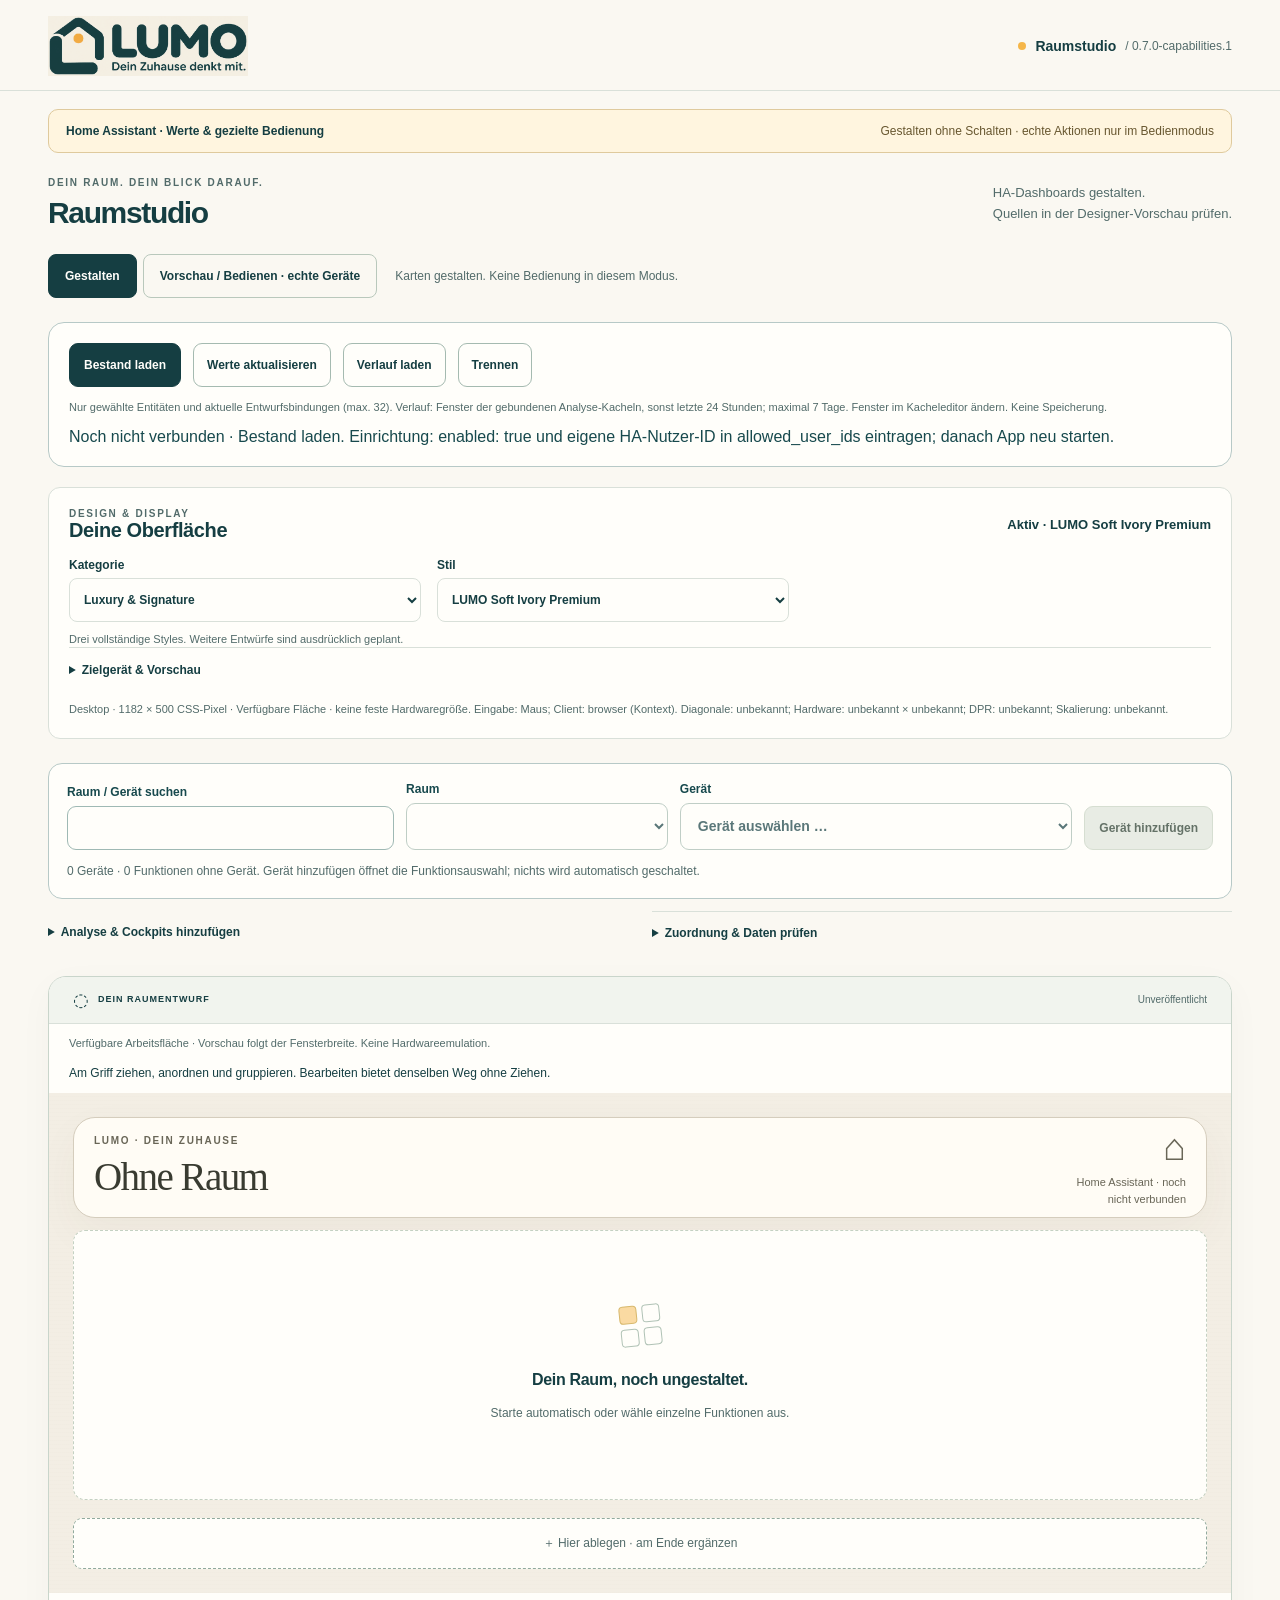
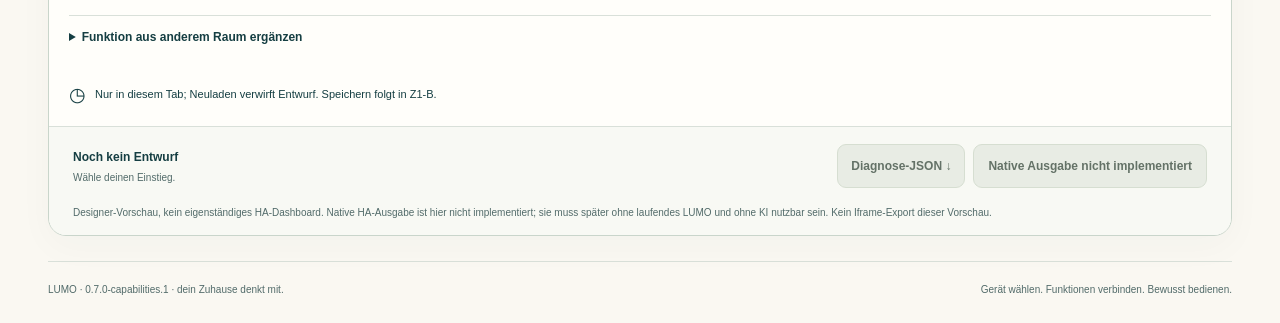
==== lumo_data/index.html @ da5f1ff6 "feat: capability-driven device operation and chooser in 0.7.0-capabilities.1" ====
<!doctype html>
<html lang="de">
<head>
<meta charset="utf-8">
<meta name="viewport" content="width=device-width,initial-scale=1">
<meta name="referrer" content="no-referrer">
<meta name="color-scheme" content="light">
<meta http-equiv="Content-Security-Policy" content="default-src 'none'; script-src 'sha256-Kl1A7BgcMIw4FFxy+Au2L3+h5HLvgBPq3ehjEZ9chOY='; style-src 'sha256-XOyuFZslSNRRYF3O5jsn718rUc9IYhs8GzLklHpuyLA='; img-src data:; connect-src 'self'; base-uri 'none'; form-action 'none'; object-src 'none'">
<title>LUMO · HA-Dashboard-Designer · 0.7.0-capabilities.1</title>
<style>:root{--paper:#faf8f2;--white:#fffefa;--ink:#153e42;--muted:#526b6a;--line:#d9e0d9;--soft:#f0f3ee;--amber:#f5b649;--amber-soft:#fff0ce;--error:#8f3228;--radius:18px;font-family:"Aptos","Segoe UI",Calibri,sans-serif;color:var(--ink);background:var(--paper);font-synthesis:none}
*{box-sizing:border-box}body{margin:0}button,select,input{font:inherit}button,select{touch-action:manipulation}button{cursor:pointer}button:disabled{cursor:not-allowed}a{color:inherit}button:focus-visible,select:focus-visible,a:focus-visible,input:focus-visible{outline:3px solid #aa6410;outline-offset:4px}::selection{background:#f5b64980}button{min-height:44px}.skip-link{position:absolute;left:20px;top:-90px;padding:12px;background:var(--ink);color:white;z-index:10}.skip-link:focus{top:12px}.sr-only{position:absolute;width:1px;height:1px;padding:0;margin:-1px;overflow:hidden;clip:rect(0,0,0,0);white-space:nowrap;border:0}
.topbar{max-width:1440px;margin:auto;padding:22px 48px 17px;display:flex;align-items:center;justify-content:space-between;gap:24px;border-bottom:1px solid var(--line)}.brand{display:block;line-height:0}.brand img{width:240px;height:auto;max-width:100%;mix-blend-mode:multiply}.edition{display:flex;gap:9px;align-items:center;font-size:14px;font-weight:650;white-space:nowrap}.edition-version{font-size:12px;font-weight:400;color:var(--muted)}.edition-dot,.source-dot{height:8px;width:8px;flex:none;border-radius:50%;background:var(--amber)}main{max-width:1440px;margin:auto;padding:24px 48px 0}.demo-banner{display:flex;align-items:center;justify-content:space-between;gap:12px 24px;padding:12px 17px;border:1px solid #dfca9d;background:#fff5df;border-radius:10px;font-size:12px;line-height:1.5}.demo-banner strong{font-size:12px;white-space:nowrap}.demo-banner strong span{margin-right:7px;color:#966018}.demo-banner>span{color:#685730}.page-heading{display:flex;justify-content:space-between;align-items:center;gap:20px;padding:31px 0 27px}.eyebrow{font-size:10px;font-weight:700;letter-spacing:.17em;margin:0 0 8px;color:var(--muted)}h1{font-size:clamp(27px,3vw,38px);letter-spacing:-.045em;font-weight:650;line-height:1.15;margin:0}.intro{margin:11px 0 0;color:var(--muted);font-size:14px;line-height:1.5}.phase-tag{font:11px ui-monospace,SFMono-Regular,Consolas,monospace;border:1px solid var(--line);border-radius:6px;padding:9px 12px;white-space:nowrap;color:var(--muted)}.studio-layout{display:grid;grid-template-columns:318px minmax(0,1fr);gap:28px;align-items:start}.configuration{min-width:0}.setup-section{padding-bottom:23px;margin-bottom:23px;border-bottom:1px solid var(--line)}.step-heading{display:flex;align-items:center;gap:10px;margin-bottom:17px}.step{font:11px ui-monospace,SFMono-Regular,Consolas,monospace;width:27px;height:27px;display:grid;place-items:center;border-radius:50%;border:1px solid #b6c7c1;color:var(--muted)}h2{font-size:16px;font-weight:650;letter-spacing:-.02em;margin:0}.field-label{display:block;font-size:12px;font-weight:600;margin-bottom:7px}select{display:block;width:100%;min-height:47px;background:var(--white);color:var(--ink);border:1px solid #a5bab0;border-radius:9px;padding:10px 36px 10px 13px;font-size:14px}.field-note{color:var(--muted);font-size:11px;line-height:1.5;margin:9px 0 0}.selection-meta{display:flex;justify-content:space-between;align-items:center;gap:8px;font-size:11px;margin-top:-8px;margin-bottom:5px}.selection-meta>span{color:var(--muted)}.text-button{background:none;border:0;color:var(--ink);font-size:11px;text-decoration:underline;text-underline-offset:3px;padding:7px 0 7px 8px}.text-button:hover{color:#805015}fieldset{border:0;margin:0;padding:0;min-width:0}#entity-options{display:grid;gap:8px}.entity-option{display:flex;align-items:flex-start;gap:10px;border:1px solid var(--line);padding:12px;border-radius:10px;cursor:pointer;min-height:66px;background:#fffefa80}.entity-option:hover{border-color:#8aa89b}.entity-option:has(input:checked){background:#eaf1eb;border-color:#6b9581}.entity-option input{width:18px;height:18px;flex:none;margin:1px 0 0;accent-color:var(--ink);cursor:pointer}.entity-option>span{min-width:0}.entity-name{display:block;font-size:13px;font-weight:600}.entity-id{display:block;font:9px/1.55 ui-monospace,SFMono-Regular,Consolas,monospace;color:var(--muted);overflow-wrap:anywhere;margin-top:4px}.reset-button{display:block;width:100%;margin-top:11px;background:transparent;border:1px solid #c7d1c8;border-radius:8px;font-size:12px;color:var(--muted);padding:10px 12px}.reset-button:hover{background:var(--soft);color:var(--ink)}.uncertain-section{padding:0 3px 10px}.uncertain-section h3{font-size:12px;margin:0 0 12px;display:flex;gap:7px;align-items:center}.uncertain-section h3 span{width:17px;height:17px;border:1px solid #a8bab1;border-radius:50%;font-size:10px;display:grid;place-items:center}.uncertain-item{display:block;border-left:2px solid #d9b76e;padding-left:12px}.uncertain-item strong{display:block;font-size:12px;font-weight:500}.uncertain-item small{display:block;margin-top:3px;font-size:10px;color:var(--muted)}.uncertain-section p{font-size:11px;line-height:1.65;color:var(--muted);margin:12px 0 0;max-width:42ch}.preview-panel{min-width:0;background:var(--white);border:1px solid #c9d5cb;border-radius:var(--radius);overflow:hidden;box-shadow:0 9px 30px #153e4207}.preview-toolbar{display:flex;align-items:center;justify-content:space-between;gap:12px;padding:18px 25px;border-bottom:1px solid var(--line);background:#f1f4ee}.preview-label{font-size:9px;font-weight:700;letter-spacing:.11em;line-height:1.5;display:flex;gap:8px;align-items:center}.preview-label>span{font-size:18px;font-weight:400;line-height:1}.view-tag{font-size:10px;color:var(--muted);white-space:nowrap}.preview-content{padding:28px 29px 24px}.room-heading{display:flex;align-items:center;justify-content:space-between;gap:20px}.room-heading h2{font-size:29px;letter-spacing:-.04em;font-weight:600;line-height:1.2;overflow-wrap:anywhere}.room-symbol{font-size:38px;line-height:1;color:#b9c7ba}.preview-note{font-size:12px;color:var(--muted);margin:12px 0 24px;line-height:1.6}.empty-state{min-height:267px;display:flex;align-items:center;justify-content:center;flex-direction:column;text-align:center;border:1px dashed #c4d1c2;border-radius:12px;background:#f6f7f1;padding:26px 18px}.empty-glyph{display:grid;grid-template-columns:18px 18px;gap:5px;margin-bottom:21px;transform:rotate(-6deg)}.empty-glyph span{height:18px;border:1px solid #b0c2b5;border-radius:4px}.empty-glyph span:first-child{background:#f5b64980;border-color:#d7b86c}.empty-state h3{font-size:16px;font-weight:600;margin:0;letter-spacing:-.02em}.empty-state p{font-size:12px;color:var(--muted);line-height:1.8;margin:10px 0 0}.cards{display:grid;grid-template-columns:repeat(2,minmax(0,1fr));gap:14px}.cards:empty{display:none}.metric-card{border:1px solid #d8e1d4;border-radius:12px;padding:17px 17px 13px;min-width:0;background:#fafbf6}.metric-card-header{display:flex;justify-content:space-between;gap:10px;align-items:flex-start}.metric-card h3{font-size:12px;line-height:1.5;font-weight:600;margin:0;overflow-wrap:anywhere}.metric-symbol{font-size:15px;font-weight:500;line-height:1.2;color:#6b897a}.metric-value{font-size:32px;line-height:1.1;letter-spacing:-.04em;margin:16px 0 17px;font-variant-numeric:tabular-nums;overflow-wrap:anywhere}.metric-unit{font-size:14px;letter-spacing:0;color:var(--muted);padding-left:5px}.metric-provenance{display:flex;align-items:center;justify-content:space-between;gap:8px;font-size:9px;color:var(--muted);margin-bottom:5px}.metric-provenance span:first-child{display:flex;gap:4px;align-items:center}.metric-provenance span:first-child:before{content:"";width:4px;height:4px;flex:none;background:#cba85e;border-radius:50%}.metric-card .entity-id{font-size:9px;border-top:1px solid #e2e7db;padding-top:8px;margin-top:7px}.source-note{display:flex;gap:9px;align-items:flex-start;margin-top:23px;padding-top:17px;border-top:1px solid var(--line)}.source-note .source-dot{width:6px;height:6px;margin-top:4px;background:#89a48e}.source-note strong{font-size:10px;font-weight:600;display:block}.source-note p{font-size:10px;color:var(--muted);line-height:1.6;margin:4px 0 0}.preview-footer{padding:20px 25px;border-top:1px solid var(--line);display:flex;align-items:center;justify-content:space-between;gap:14px;background:#f8f9f4}.preview-footer strong{font-size:11px;font-weight:600}.preview-footer p{font-size:10px;color:var(--muted);margin:5px 0 0;line-height:1.6}.primary-button{flex:none;background:var(--ink);color:#fffefa;border:1px solid var(--ink);border-radius:9px;padding:12px 15px;font-size:11px;font-weight:600;display:flex;gap:13px;align-items:center;justify-content:center}.primary-button:hover{background:#245456}.primary-button:disabled{background:#e4e9e0;color:#728375;border-color:#d6ded1}.primary-button>span{font-size:18px;font-weight:400}.page-footer{border-top:1px solid var(--line);padding:20px 0 25px;margin-top:31px;display:flex;justify-content:space-between;gap:15px;font-size:10px;color:var(--muted);line-height:1.6}.footer-separator{padding:0 5px;color:#adb9ac}.error-message{font-size:13px;color:var(--error);border:1px solid #d3b4ac;background:#fff0e9;padding:14px;border-radius:9px;margin-bottom:16px}.noscript{padding:24px;color:var(--error)}[hidden]{display:none!important}
@media(min-width:1440px){main,.topbar{padding-left:64px;padding-right:64px}.studio-layout{grid-template-columns:332px minmax(0,1fr);gap:42px}.preview-content{padding:32px 36px}.metric-card{padding:21px}.metric-value{font-size:38px}.preview-toolbar,.preview-footer{padding-left:32px;padding-right:32px}}
@media(max-width:1050px){.topbar{padding:20px 28px 16px}main{padding:20px 28px 0}.studio-layout{grid-template-columns:275px minmax(0,1fr);gap:20px}.preview-content{padding:23px 20px}.preview-toolbar,.preview-footer{padding-left:20px;padding-right:20px}.preview-footer{flex-wrap:wrap}.preview-footer .primary-button{width:100%}.demo-banner{align-items:flex-start;flex-direction:column;gap:3px}.metric-card{padding:14px 12px}.metric-value{font-size:28px}.metric-unit{font-size:12px}.metric-card h3{font-size:11px}}
@media(max-width:760px){.topbar{padding:17px 20px}.brand img{width:190px}.edition{font-size:11px;gap:6px}.edition-version{display:none}main{padding:17px 20px 0}.page-heading{padding:26px 0 24px;align-items:flex-start}.phase-tag{display:none}.intro{font-size:13px;max-width:44ch}.studio-layout{grid-template-columns:1fr;gap:23px}.configuration{display:grid;grid-template-columns:minmax(0,1fr) minmax(0,1fr);gap:20px}.setup-section{margin-bottom:0;padding-bottom:0;border:0}.uncertain-section{grid-column:1/-1;border-top:1px solid var(--line);padding:16px 0 0}.uncertain-section p{max-width:none}.uncertain-item{display:inline-block}.preview-content{padding:25px}.preview-footer{flex-wrap:nowrap}.preview-footer .primary-button{width:auto}.page-footer{flex-direction:column;gap:4px}.room-heading h2{font-size:27px}.metric-card{padding:18px}.metric-value{font-size:34px}.metric-unit{font-size:13px}.metric-card h3{font-size:12px}}
@media(max-width:480px){.topbar{padding:16px}.brand img{width:166px}.edition{font-size:10px}.edition-dot{width:6px;height:6px}main{padding:15px 16px 0}.demo-banner{padding:11px 12px;font-size:10px;gap:4px}.demo-banner strong{font-size:11px}.configuration{grid-template-columns:1fr;gap:21px}.setup-section:first-child{padding-bottom:20px;border-bottom:1px solid var(--line)}.step-heading{margin-bottom:13px}.selection-meta{margin-top:-5px}.entity-option{padding:12px;min-height:62px}.entity-id{font-size:10px}.preview-content{padding:22px 17px}.preview-toolbar{padding:15px 17px}.preview-label{font-size:8px;letter-spacing:.075em}.view-tag{font-size:9px}.room-heading h2{font-size:25px}.preview-note{font-size:11px}.cards{gap:10px}.metric-card{padding:13px 11px}.metric-card h3{font-size:11px}.metric-value{font-size:29px;margin:15px 0}.metric-unit{font-size:11px;padding-left:3px}.metric-symbol{font-size:13px}.metric-provenance{font-size:8px}.metric-card .entity-id{font-size:8px}.preview-footer{padding:17px;flex-direction:column;align-items:stretch;gap:13px}.preview-footer .primary-button{width:100%}.empty-state{min-height:240px}.empty-state h3{font-size:14px}.source-note strong,.source-note p{font-size:9px}.page-footer{font-size:9px;margin-top:24px}.selection-meta{font-size:11px}.uncertain-section p{font-size:11px}}
@media(max-width:350px){.cards{grid-template-columns:1fr}.metric-card{padding:17px}.metric-value{font-size:35px}.metric-card h3{font-size:12px}.brand img{width:145px}.edition{font-size:9px}}
@media(prefers-reduced-motion:reduce){*{scroll-behavior:auto!important;animation:none!important;transition:none!important}}
@media print{.topbar{padding:10px 0}main{padding:15px 0}.configuration,.primary-button,.phase-tag,.skip-link{display:none!important}.studio-layout{display:block}.preview-panel{box-shadow:none}.demo-banner{display:block}.demo-banner>span{display:block}.metric-card{break-inside:avoid}.page-heading{padding:20px 0}body{background:white}.page-footer{margin-top:15px}}

/* Z1-A extends the unchanged LUMO cream / teal / amber system. */
.studio .skip-link{min-height:44px;min-width:44px}
.studio .topbar{padding-top:16px;padding-bottom:14px}.studio .brand{min-height:44px;display:flex;align-items:center}.studio .brand img{width:200px}.studio main{padding-top:18px}.studio .studio-heading{display:flex;justify-content:space-between;align-items:center;gap:24px;padding:24px 0}.studio-heading h1{font-size:30px}.studio-heading>p{color:var(--muted);font-size:13px;line-height:1.6;margin:0}.studio .studio-layout{grid-template-columns:304px minmax(0,1fr);gap:32px}.studio .setup-section{padding-bottom:20px;margin-bottom:20px}.studio .step-heading{margin-bottom:13px}.studio .step{background:#edf1e8}.studio .path-note{font-size:12px;line-height:1.65;color:var(--muted);margin:0 0 13px}.studio .primary-button,.studio .secondary-button{font-size:12px;line-height:1.4;min-height:44px;min-width:44px}.studio .paths>.primary-button,.studio .paths>.secondary-button{width:100%}.studio .primary-button{padding:12px 14px}.studio .secondary-button{border:1px solid #a5bab0;background:var(--white);color:var(--ink);padding:10px 13px;border-radius:9px;font-weight:600}.studio .secondary-button:hover:not(:disabled){background:#eaf1eb;border-color:#6b9581}.studio button:disabled{color:#647267;background:#e8ece4;border-color:#d6ded1}.studio .path-divider{display:flex;align-items:center;gap:10px;color:var(--muted);font-size:10px;margin:17px 0}.path-divider:before,.path-divider:after{content:"";height:1px;background:var(--line);flex:1}.studio .entity-option{min-height:64px;padding:8px 10px;align-items:center;gap:7px}.studio input[type=checkbox]{width:44px;height:44px;flex:none;margin:0;accent-color:var(--ink)}.studio .entity-name{font-size:12px;line-height:1.4}.entity-hint{display:block;font-size:10px;color:var(--muted);line-height:1.5;margin-top:2px}.studio .selection-count{font-size:11px;color:var(--muted);margin:12px 0}.studio details{min-width:0}.studio summary{cursor:pointer;min-height:44px;align-content:center;padding:11px 0;font-size:12px;font-weight:650;line-height:1.6;overflow-wrap:anywhere}.studio summary:focus-visible{outline:3px solid #aa6410;outline-offset:3px}.source-details{border-top:1px solid var(--line)}.source-details h3{font-size:12px;margin:18px 0 9px}.source-row{padding:10px 0;border-bottom:1px solid var(--line);font-size:12px;line-height:1.5;overflow-wrap:anywhere}.source-row strong{display:block;font-weight:600}.source-row p{margin:3px 0;font-size:11px;color:var(--muted)}.boundary-note{background:var(--amber-soft);padding:12px;border-radius:8px;color:#685730;font-size:11px;line-height:1.6}.studio .preview-panel{border-color:#c9d5cb;box-shadow:0 10px 36px #153e4208}.studio .preview-toolbar{padding:14px 24px}.studio .preview-content{padding:26px 28px 15px}.studio .room-heading h2{font-size:32px}.studio .preview-note{margin:10px 0 22px;font-size:12px}.studio #preview-cards{display:grid;gap:22px}.studio-group{min-width:0}.studio-group>h3{display:flex;align-items:center;gap:12px;margin:0 0 10px;font-size:12px;font-weight:600;letter-spacing:.03em;overflow-wrap:anywhere}.studio-group>h3:after{content:"";height:1px;background:var(--line);flex:1;min-width:16px}.studio-group-grid{display:grid;grid-template-columns:repeat(2,minmax(0,1fr));gap:12px}.studio-card{min-width:0;padding:18px;border:1px solid #d8e1d4;border-radius:13px;background:#f6f8f1;overflow-wrap:anywhere}.studio-card[data-kind=temperature]{background:#e8efe6}.studio-card[data-kind=light]{background:#fff5de;border-color:#e8d9b6}.studio-card[data-weight=focus]{grid-column:1/-1;border:2px solid #537b6f;padding:20px}.studio-card[data-weight=focus] .studio-value{font-size:48px}.studio-card-header{display:flex;justify-content:space-between;gap:10px;align-items:start}.studio-card h4{font-size:13px;font-weight:600;line-height:1.5;margin:0}.studio-icon{font-size:22px;line-height:1;color:#6b897a}.studio-value{font-size:34px;letter-spacing:-.045em;line-height:1.15;font-weight:500;font-variant-numeric:tabular-nums;margin:18px 0}.studio-card[data-kind=temperature]:not([data-display=compact]) .studio-value{font-size:48px}.studio-value small{font-size:14px;font-weight:400;letter-spacing:0;margin-left:5px;color:var(--muted)}.studio-card[data-display=compact] .studio-value{font-size:23px;margin:10px 0}.studio-card[data-display=compact]{padding-top:14px;padding-bottom:10px}.studio-card[data-available=false]{background:#f0f0eb;border-style:dashed}.studio-card[data-available=false] .studio-value{font-size:23px}.card-caption{font-size:10px;line-height:1.5;margin:0 0 10px;color:var(--muted)}.card-controls{border-top:1px solid #153e421c;padding-top:8px;display:flex;justify-content:space-between;gap:6px;flex-wrap:wrap}.card-controls button{background:transparent;border:1px solid transparent;border-radius:7px;color:var(--ink);font-size:11px;min-width:44px;min-height:44px;padding:8px}.card-controls button:hover:not(:disabled){border-color:#a5bab0;background:#fffefa}.card-controls .edit-card{font-weight:650;padding-left:0;padding-right:12px}.order-controls{display:flex;gap:2px}.card-origin{margin-top:6px;font-size:10px;color:var(--muted)}.studio .card-origin summary{font-size:10px;font-weight:400;min-height:44px;padding:7px 0}.card-origin p{margin:4px 0;line-height:1.6}.card-origin code{font-size:10px;overflow-wrap:anywhere}.studio .empty-state{min-height:270px}.management-details{border-top:1px solid var(--line);margin-top:22px}.management-details summary{font-size:12px}.foreign-controls{display:flex;gap:10px;align-items:end;margin:14px 0}.foreign-controls>div{flex:1;min-width:0}.foreign-controls select{font-size:12px}.foreign-controls button{flex:none}.hidden-card{border:1px dashed #a5bab0;border-radius:9px;padding:12px;margin:8px 0;display:flex;align-items:center;justify-content:space-between;gap:12px;font-size:12px;overflow-wrap:anywhere}.hidden-card span{min-width:0}.session-note{display:flex;align-items:center;gap:9px;margin-top:20px;color:var(--muted)}.session-note>span{font-size:19px;flex:none}.session-note p{font-size:11px;line-height:1.6;margin:0}.studio .preview-footer{padding:17px 24px;align-items:center;flex-wrap:wrap}.studio .preview-footer strong{font-size:12px}.footer-actions{display:flex;gap:8px;flex-wrap:wrap}.studio .preview-footer .primary-button{width:auto}.diagnostic-note{font-size:10px;line-height:1.6;color:var(--muted);padding:0 24px 14px;background:#f8f9f4;margin:0}.studio .page-footer{margin-top:25px}.studio dialog{color:var(--ink);background:var(--white);border:1px solid #a5bab0;border-radius:18px;padding:26px;width:min(520px,calc(100% - 24px));max-height:calc(100dvh - 32px);overflow:auto;box-shadow:0 20px 80px #153e4233}.studio dialog::backdrop{background:#153e4270}.editor-heading h2{font-size:24px}.editor-heading>p:last-child{font-size:12px;line-height:1.6;color:var(--muted);margin:10px 0 20px}.studio dialog input:not([type=checkbox]){display:block;width:100%;min-height:46px;border:1px solid #a5bab0;border-radius:9px;background:var(--white);color:var(--ink);padding:10px 12px;font-size:14px}.editor-row{display:grid;grid-template-columns:1fr 1fr;gap:12px;margin:17px 0}.editor-row>div{min-width:0}.studio dialog select{font-size:13px}.hidden-label{display:flex;gap:9px;align-items:center;min-height:60px;margin:14px 0;font-size:12px;cursor:pointer}.hidden-label small{display:block;color:var(--muted);line-height:1.5;font-size:11px;margin-top:3px}.editor-actions{display:flex;justify-content:flex-end;gap:9px;border-top:1px solid var(--line);padding-top:18px}.studio [hidden]{display:none!important}
.studio input[type=checkbox]{appearance:none;display:grid;place-content:center;background:transparent;border:0}.studio input[type=checkbox]::before{content:"";display:grid;place-content:center;width:19px;height:19px;border:1px solid #8ca69a;border-radius:4px;background:var(--white);font-size:15px;line-height:1}.studio input[type=checkbox]:checked::before{content:"✓";color:var(--white);background:var(--ink);border-color:var(--ink)}.studio .order-controls button{font-size:19px;border-color:#bdcbbf;background:#fffefa80}.studio .order-controls button:disabled{color:#75857a;background:#e8ece4}.studio #preview-title{scroll-margin-top:22px}.studio #preview-title:focus-visible{outline:3px solid #aa6410;outline-offset:5px}
@media(min-width:851px){.studio #preview-cards{grid-template-columns:repeat(2,minmax(0,1fr));gap:18px}.studio-group:first-child,.studio-group:has([data-weight=focus]){grid-column:1/-1}.studio-group-grid{grid-template-columns:1fr}.studio-group:first-child .studio-group-grid{grid-template-columns:repeat(2,minmax(0,1fr))}.studio-group-grid>.studio-card:only-child{grid-column:1/-1}.studio-group:first-child .studio-card:only-child[data-kind=temperature]{display:grid;grid-template-columns:1fr auto;column-gap:24px}.studio-group:first-child .studio-card:only-child[data-kind=temperature] .studio-value{grid-column:2;grid-row:1/3;margin:0;align-self:center}.studio-group:first-child .studio-card:only-child[data-kind=temperature] .card-controls,.studio-group:first-child .studio-card:only-child[data-kind=temperature] .card-origin{grid-column:1/-1}}
@media(min-width:1440px){.studio .studio-layout{grid-template-columns:310px minmax(0,1fr);gap:36px}.studio .preview-content{padding:28px 32px 17px}}
@media(max-width:1100px){.studio .studio-layout{grid-template-columns:268px minmax(0,1fr);gap:22px}.studio .preview-content{padding:24px 22px 16px}.studio .preview-footer{padding:17px 22px}.studio .studio-card{padding:14px}.studio .footer-actions{width:100%}.studio .footer-actions button{flex:1}.studio .studio-value{font-size:30px}}
@media(max-width:850px){.studio .studio-layout{grid-template-columns:240px minmax(0,1fr);gap:18px}.studio .studio-group-grid{grid-template-columns:1fr}.studio .preview-content{padding:22px 18px 15px}.studio .room-heading h2{font-size:28px}.studio .foreign-controls{align-items:stretch;flex-direction:column}.studio .preview-toolbar{padding:14px 18px}.studio .configuration{display:block}.studio .setup-section{border-bottom:1px solid var(--line)}.studio .footer-actions{flex-direction:column}.studio .preview-footer{padding:16px 18px}.studio .diagnostic-note{padding-left:18px;padding-right:18px}}
@media(max-width:650px){.studio .studio-layout{display:flex;flex-direction:column;gap:22px}.studio .configuration,.studio .preview-panel{width:100%}.studio .configuration{display:block}.studio .studio-heading{padding:22px 0 20px}.studio-heading h1{font-size:27px}.studio-heading>p{font-size:11px}.studio .topbar{gap:10px}.studio .brand img{width:170px}.studio .setup-section{margin-bottom:16px;padding-bottom:16px}.studio .demo-banner{font-size:11px}.studio .entity-option{min-height:62px}.studio .preview-content{padding:24px 18px 15px}.studio .room-heading h2{font-size:29px}.studio .studio-card{padding:18px}.studio .preview-label{font-size:9px}.studio .view-tag{font-size:10px}.studio .studio-group-grid{grid-template-columns:1fr}.studio .preview-footer{align-items:stretch}.studio .editor-actions{flex-wrap:wrap}.studio .editor-actions button{flex:1}.studio .page-footer{font-size:10px}.studio .source-details{margin-top:8px}}
@media(max-width:350px){.studio .brand img{width:145px}.studio .studio-heading>p{display:none}.studio .editor-row{grid-template-columns:1fr}.studio dialog{padding:18px}.studio .preview-toolbar{gap:6px}.studio .studio-card{padding:15px}.studio .editor-actions{flex-direction:column}}
.studio .drag-handle{touch-action:none;flex:none;min-width:44px;min-height:44px;cursor:grab;font-size:24px;padding:4px;border:1px solid #a5bab0;background:#fffefa80;border-radius:8px;color:var(--ink)}
.drag-ghost{position:fixed;z-index:1000;pointer-events:none;width:250px;padding:12px 15px;border-radius:10px;color:var(--white);background:var(--ink);box-shadow:0 8px 24px #153e4233;font-size:12px;line-height:1.5}
.is-dragging{user-select:none;cursor:grabbing}.is-dragging .drag-handle{cursor:grabbing}
[data-drop-edge=before]{box-shadow:0 -4px 0 var(--ink)!important}[data-drop-edge=after]{box-shadow:0 4px 0 var(--ink)!important}
.palette-item{display:grid;grid-template-columns:minmax(0,1fr) 44px 44px;gap:4px;align-items:center;border-bottom:1px solid var(--line);padding:6px 0}.studio .palette-item .entity-option{border:0;margin:0;padding:0;background:transparent;min-width:0}.studio .palette-add{min-width:44px;min-height:44px;border:1px solid #a5bab0;border-radius:8px;color:var(--ink);background:var(--white);font-size:22px}.draft-drop-end{border:1px dashed #91aa9d;border-radius:9px;padding:15px;text-align:center;font-size:11px;color:var(--muted);margin-top:18px;min-height:48px}.studio[data-mode=preview] .draft-drop-end{display:none}.studio #edit-before{margin-bottom:12px}.studio label[for=edit-before]{margin-top:16px}
.studio .simulation-tests{font-size:11px;color:var(--muted);border-top:1px solid #153e421a}.studio .simulation-tests summary{font-size:10px;font-weight:400}.simulation-tests p{font-size:11px;line-height:1.5}.studio .simulation-tests button{width:100%;margin-bottom:8px}.studio .simulation-tests [aria-pressed=true]{border-color:#9b6720;background:var(--amber-soft)}.studio[data-mode=design] .simulation-tests{display:none}.studio-card[data-sim-phase=error]{border-color:#ad6052}.studio-card[data-sim-phase=error] .sim-status{color:var(--error)}.studio-card[data-sim-phase=pending] .sim-status:before{content:'◌ ';}.studio-card[data-sim-phase=moving] .sim-status:before{content:'↕ ';}
/* Two surfaces: configure in design, operate in simulation. */
.studio-modes{display:flex;align-items:center;gap:6px;margin:0 0 24px;flex-wrap:wrap}
.studio-modes button{min-height:44px;border:1px solid #b9c8bc;padding:10px 16px;border-radius:8px;background:transparent;color:var(--ink);font-size:12px;font-weight:650}
.studio-modes button[aria-pressed=true]{background:var(--ink);color:var(--white);border-color:var(--ink)}
.studio-modes p{margin:0 0 0 12px;font-size:12px;color:var(--muted)}
.studio[data-mode=preview] .configuration,.studio[data-mode=preview] .card-controls,.studio[data-mode=preview] .management-details{display:none!important}
.studio[data-mode=preview] .studio-layout{grid-template-columns:minmax(0,1fr)}
.studio[data-mode=preview] .preview-panel{width:100%;max-width:1100px;margin:auto}
.simulation-controls{display:flex;gap:6px;margin:12px 0 0;flex-wrap:wrap}
.studio .sim-button{min-height:44px;min-width:44px;flex:1;border:1px solid #a5bab0;background:var(--white);border-radius:8px;color:var(--ink);font-size:13px;font-weight:650;padding:8px 12px}
.studio .sim-button:hover:not(:disabled){background:var(--ink);color:var(--white)}
.sim-range{display:grid;grid-template-columns:1fr auto;align-items:center;width:100%;font-size:11px;margin-top:8px;gap:2px 8px}.sim-range output{font-variant-numeric:tabular-nums;color:var(--muted)}.sim-range input{grid-column:1/-1;width:100%;min-height:44px;margin:0;accent-color:var(--ink);cursor:pointer}.sim-range input:disabled{cursor:not-allowed}
.sim-status{font-size:11px;color:var(--muted);line-height:1.5;margin:9px 0 12px;min-height:17px}
@media(max-width:650px){.studio-modes p{flex-basis:100%;margin:5px 0 0}.studio-modes button{flex:1;padding:10px 8px}.studio[data-mode=preview] .studio-heading{padding-bottom:18px}}
/* The operating surface is a dashboard, not a second configuration form. */
.studio[data-mode=preview] .studio-heading{display:none}
.studio[data-mode=preview] .studio-modes{margin-top:20px}
.studio .studio-card{position:relative}
.studio .studio-card-header{align-items:center;min-height:26px}
.studio .simulation-controls:empty{display:none}
.studio .sim-button[aria-pressed=true]:not(:disabled){background:var(--ink);border-color:var(--ink);color:var(--white)}
.studio .studio-card[data-kind=light][data-on=false]{background:#f4f4ed;border-color:#d2dbcf}
.studio .studio-group>h3{min-height:44px;margin-bottom:6px}
.studio .card-controls{align-items:center;gap:4px}
.studio .card-controls .edit-card{padding:8px 5px}
.studio .card-caption{margin-bottom:6px}
.studio .studio-value{margin:14px 0 10px}
.studio .simulation-controls{margin-top:10px}
.studio .sim-button{padding:8px 7px;white-space:nowrap}
.studio .card-origin{margin-top:0}
.studio .studio-card[data-kind=temperature] .simulation-tests{grid-column:1/-1}
.studio .studio-card[data-kind=temperature] .sim-status{grid-column:1/-1}
.studio .studio-card[data-kind=temperature] .card-caption{grid-column:1/-1}
@media(min-width:1200px){
 .studio #preview-cards{grid-template-columns:repeat(3,minmax(0,1fr));gap:14px;align-items:start}
 .studio .studio-group:first-child{grid-column:auto}
 .studio .studio-group:first-child .studio-group-grid{grid-template-columns:1fr}
 .studio .studio-group:first-child .studio-card:only-child[data-kind=temperature]{display:block}
 .studio .studio-group:has([data-weight=focus]){grid-column:1/-1}
 .studio .studio-card{padding:16px}
 .studio .preview-content{padding:24px 24px 16px}
 .studio .studio-card[data-kind=temperature] .studio-value{margin:22px 0 14px}
 .studio .studio-card h4{font-size:14px}
}
@media(min-width:851px){
 .studio[data-mode=preview] #preview-cards{grid-template-columns:repeat(3,minmax(0,1fr));gap:18px;align-items:start}
 .studio[data-mode=preview] .studio-group:first-child{grid-column:auto}
 .studio[data-mode=preview] .studio-group:first-child .studio-group-grid{grid-template-columns:1fr}
 .studio[data-mode=preview] .studio-group:first-child .studio-card:only-child[data-kind=temperature]{display:block}
 .studio[data-mode=preview] .studio-group:has([data-weight=focus]){grid-column:1/-1}
 .studio[data-mode=preview] .studio-card[data-kind=temperature] .studio-value{margin:22px 0 14px}
}
@media(min-width:651px) and (max-width:850px){
 .studio[data-mode=preview] #preview-cards{grid-template-columns:repeat(2,minmax(0,1fr))}
 .studio[data-mode=preview] .studio-group:first-child{grid-column:1/-1}
 .studio[data-mode=preview] .studio-card[data-kind=temperature]{display:grid;grid-template-columns:1fr auto;column-gap:16px}
 .studio[data-mode=preview] .studio-card[data-kind=temperature] .studio-value{grid-column:2;grid-row:1/3}
 .studio[data-mode=preview] .studio-card[data-kind=temperature] .card-origin{grid-column:1/-1}
}
@media(max-width:650px){.studio .studio-heading{padding:20px 0 18px}.studio .studio-modes{margin-bottom:18px}.studio[data-mode=preview] .preview-content{padding-top:20px}.studio .studio-card{padding:16px}.studio .studio-card[data-kind=temperature] .studio-value{margin:12px 0}.studio .sim-status{margin-bottom:8px}}
@media(min-width:851px){
 .studio .studio-group:has(.studio-group-grid > .studio-card:nth-child(2)){grid-column:1/-1}
 .studio .studio-group:has(.studio-group-grid > .studio-card:nth-child(2)) .studio-group-grid{grid-template-columns:repeat(auto-fit,minmax(220px,1fr))}
}
@media print{.studio .card-controls,.studio .management-details,.studio .footer-actions{display:none}.studio .studio-layout{display:block}}

/* LUMO reference profiles — presentation only.
 * Order: styles.css → studio.css → this file → target/layout CSS.
 * Activate only on #target-viewport; authoring surfaces stay neutral.
 * Geometry belongs to the target layer. Fonts are local/system fallbacks;
 * identical installed typefaces are NOT assumed across platforms.
 */

/* 01 / Architectural charcoal, machined brass, precise sans typography. */
#target-viewport[data-style="noir-luxury"] {
  color-scheme: dark;
  --paper: #141715;
  --white: #202521;
  --ink: #f2eee3;
  --muted: #b8bcb2;
  --line: #41483f;
  --soft: #292f28;
  --amber: #dfbd7b;
  --amber-soft: #393222;
  --error: #ffb7a6;
  --accent: #dfbd7b;
  --on-accent: #201c13;
  --control-border: #838b7c;
  --control-surface: #242b25;
  --control-hover: #343d31;
  --status-ok: #b7d5ac;
  --status-error-bg: #402820;
  --status-pending-bg: #393222;
  --disabled-bg: #30352f;
  --disabled-ink: #b0b5aa;
  --focus-ring: #f4cf87;
  --card-surface: #252b24;
  --card-material: linear-gradient(145deg, #2d332b 0%, #222720 78%);
  --card-off: #20251f;
  --card-shadow: inset 0 1px 0 #ffffff0d, 0 5px 12px #00000024;
  --panel-shadow: 0 18px 50px #00000028;
  --heading-font: "Aptos", "Helvetica Neue", "Segoe UI", Arial, sans-serif;
  --body-font: "Aptos", "Segoe UI", Arial, sans-serif;
  --value-font: "Aptos", "Helvetica Neue", "Segoe UI", Arial, sans-serif;
  --heading-weight: 500;
  --value-weight: 400;
  --value-size: 36px;
  --sensor-value-size: 46px;
  --tile-padding: 22px;
  --tile-gap: 18px;
  --card-radius: 5px;
  --control-radius: 4px;
  --radius: 8px;
  --value-space: 24px;
}

/* 02 / Warm paper, editorial serif, softly layered ceramic surfaces. */
#target-viewport[data-style="soft-ivory-premium"] {
  color-scheme: light;
  --paper: #f3eee4;
  --white: #fffcf5;
  --ink: #393b31;
  --muted: #696657;
  --line: #d5cdbd;
  --soft: #eae4d7;
  --amber: #87632b;
  --amber-soft: #f5e5c8;
  --error: #983b2a;
  --accent: #655332;
  --on-accent: #fffcf5;
  --control-border: #93866e;
  --control-surface: #fffcf5;
  --control-hover: #ede3d1;
  --status-ok: #3c5b3d;
  --status-error-bg: #fbe8df;
  --status-pending-bg: #f5e5c8;
  --disabled-bg: #e7e1d5;
  --disabled-ink: #635e52;
  --focus-ring: #7c4b1b;
  --card-surface: #fffcf5;
  --card-material: linear-gradient(160deg, #fffdf8 0%, #f8f3e8 100%);
  --card-off: #f1ede3;
  --card-shadow: inset 0 1px 0 #ffffff, 0 3px 5px #57462d05, 0 12px 24px #57462d0b;
  --panel-shadow: 0 16px 44px #57462d0b;
  --heading-font: "Iowan Old Style", "Palatino Linotype", Palatino, Georgia, serif;
  --body-font: "Optima", "Candara", "Segoe UI", Arial, sans-serif;
  --value-font: "Iowan Old Style", "Palatino Linotype", Palatino, Georgia, serif;
  --heading-weight: 500;
  --value-weight: 400;
  --value-size: 38px;
  --sensor-value-size: 48px;
  --tile-padding: 24px;
  --tile-gap: 22px;
  --card-radius: 22px;
  --control-radius: 14px;
  --radius: 24px;
  --value-space: 20px;
}

/* 03 / Clear instrument panel, compact rhythm, technical numeric hierarchy. */
#target-viewport[data-style="smart-clean"] {
  color-scheme: light;
  --paper: #edf2f3;
  --white: #ffffff;
  --ink: #173238;
  --muted: #50666c;
  --line: #cddadd;
  --soft: #e4edef;
  --amber: #805215;
  --amber-soft: #fff0d4;
  --error: #a23129;
  --accent: #12615f;
  --on-accent: #ffffff;
  --control-border: #6c878d;
  --control-surface: #ffffff;
  --control-hover: #e3f0ee;
  --status-ok: #176452;
  --status-error-bg: #ffede8;
  --status-pending-bg: #fff0d4;
  --disabled-bg: #e7edef;
  --disabled-ink: #596d72;
  --focus-ring: #096a83;
  --card-surface: #ffffff;
  --card-material: none;
  --card-off: #f2f6f7;
  --card-shadow: 0 1px 2px #1732380a;
  --panel-shadow: 0 2px 8px #17323808;
  --heading-font: "Segoe UI", "Aptos", Arial, sans-serif;
  --body-font: "Segoe UI", "Aptos", Arial, sans-serif;
  --value-font: "SFMono-Regular", Consolas, "Liberation Mono", monospace;
  --heading-weight: 700;
  --value-weight: 600;
  --value-size: 29px;
  --sensor-value-size: 38px;
  --tile-padding: 16px;
  --tile-gap: 12px;
  --card-radius: 10px;
  --control-radius: 7px;
  --radius: 12px;
  --value-space: 14px;
}

/* Public output contract: shared by present output and future renderer types.
 * Chart/flow/cockpit renderers and data are NOT implemented here. */
#target-viewport[data-style] {
  --dashboard-page:var(--paper); --dashboard-surface:var(--white);
  --dashboard-surface-raised:var(--card-surface); --dashboard-text:var(--ink);
  --dashboard-muted:var(--muted); --dashboard-border:var(--line);
  --dashboard-accent:var(--accent); --dashboard-on-accent:var(--on-accent);
  --dashboard-focus:var(--focus-ring); --dashboard-success:var(--status-ok);
  --dashboard-warning:var(--amber); --dashboard-error:var(--error);
  --dashboard-unavailable:var(--disabled-ink);
  --dashboard-font-body:var(--body-font); --dashboard-font-heading:var(--heading-font);
  --dashboard-font-value:var(--value-font); --dashboard-gap:var(--tile-gap);
  --dashboard-radius:var(--card-radius);
  --dashboard-series-1:var(--accent); --dashboard-series-2:var(--status-ok);
  --dashboard-series-3:var(--muted); --dashboard-flow-active:var(--accent);
  --dashboard-flow-idle:var(--disabled-ink);
}
#target-viewport[data-style] .room-heading {
  background:var(--dashboard-surface); color:var(--dashboard-text);
  border:1px solid var(--dashboard-border); border-radius:var(--dashboard-radius);
  padding:10px 20px; margin-bottom:12px; box-shadow:var(--panel-shadow);
}
#target-viewport[data-style] .dashboard-context {text-align:right;max-width:115px;flex:none}
#target-viewport[data-style] .dashboard-status {
  color:var(--dashboard-muted); font:11px/1.5 var(--dashboard-font-body); margin:8px 0 0;
}
#target-viewport[data-style="noir-luxury"] .room-heading {border-top:2px solid var(--accent)}
#target-viewport[data-style="soft-ivory-premium"] {
  background-image:repeating-linear-gradient(0deg,#7f6e4503 0,#7f6e4503 1px,transparent 1px,transparent 4px);
}
#target-viewport[data-style="smart-clean"] .room-heading {padding:14px 18px;box-shadow:none}

/* Shared semantic system; these selectors deliberately do not own columns,
 * viewport dimensions, visibility, display mode or target scaling. */
#target-viewport[data-style] {
  background-color: var(--paper);
  color: var(--ink);
  font-family: var(--body-font);
  accent-color: var(--accent);
}
#target-viewport[data-style] :not([data-authoring], [data-authoring] *)::selection { background: var(--amber-soft); color: var(--ink); }
#target-viewport[data-style] :is(.room-heading h2, .studio-card-header h4) {
  font-family: var(--heading-font);
  font-weight: var(--heading-weight);
}
#target-viewport[data-style] :is(button, select, input):not([data-authoring], [data-authoring] *) { font-family: var(--body-font); }
#target-viewport[data-style] :is(button, select, summary, input:not([type="checkbox"])):not([data-authoring], [data-authoring] *) { min-height: var(--target-control-min,44px); }
#target-viewport[data-style] button:not([data-authoring], [data-authoring] *) { min-width: var(--target-control-min,44px); }
#target-viewport[data-style] :is(button, select, input, a, summary, [tabindex]):not([data-authoring], [data-authoring] *):focus-visible {
  outline: 3px solid var(--focus-ring);
  outline-offset: 3px;
}
#target-viewport[data-style] .room-heading h2 { font-size: 34px; line-height: 1.18; }
#target-viewport[data-style] .room-symbol { color: var(--muted); }
#target-viewport[data-style] .studio-group > h3 { color: var(--muted); }
#target-viewport[data-style] .studio-group-grid { gap: var(--tile-gap); }
#target-viewport[data-style] .studio-card {
  padding: var(--tile-padding);
  border: 1px solid var(--line);
  border-radius: var(--card-radius);
  background-color: var(--card-surface);
  background-image: var(--card-material);
  box-shadow: var(--card-shadow);
  color: var(--ink);
}
#target-viewport[data-style] .studio-card-header { gap: 12px; }
#target-viewport[data-style] .studio-card-header h4 { font-size: 15px; line-height: 1.45; }
#target-viewport[data-style] .studio-icon {
  display: grid;
  place-items: center;
  flex: none;
  color: var(--accent);
  font-family: var(--body-font);
  font-size: 24px;
  width: 36px;
  height: 36px;
}
#target-viewport[data-style] .studio-card .studio-value {
  font-family: var(--value-font);
  font-size: var(--value-size);
  font-weight: var(--value-weight);
  line-height: 1.16;
  letter-spacing: -.04em;
  margin: var(--value-space) 0 12px;
}
#target-viewport[data-style] .studio-card[data-kind="temperature"]:not([data-display="compact"]):not([data-available="false"]) .studio-value { font-size: var(--sensor-value-size); }
#target-viewport[data-style] .studio-value small {
  font-family: var(--body-font);
  font-size: 14px;
  font-weight: 400;
  color: var(--muted);
}
#target-viewport[data-style] .studio-card[data-display="compact"] { padding: 14px 16px; }
#target-viewport[data-style] .studio-card[data-display="compact"] .studio-value { font-size: 25px; margin: 12px 0; }
#target-viewport[data-style] .studio-card[data-weight="focus"] { border: 2px solid var(--accent); }
#target-viewport[data-style] .studio-card[data-kind="light"][data-on="false"] { background: var(--card-off); }
#target-viewport[data-style] .studio-card[data-kind="light"][data-on="false"]:where(:not([data-sim-phase="error"]):not([data-available="false"])) { border-color: var(--line); }
#target-viewport[data-style] :is(.card-caption, .sim-status, .sim-range, .sim-range output) { font-size: 12px; line-height: 1.5; }
#target-viewport[data-style] .studio-card[data-available="false"] {
  background: var(--card-off);
  border-color: var(--control-border);
  border-style: dashed;
  box-shadow: none;
}
#target-viewport[data-style] .studio-card[data-available="false"] .studio-value { font-family: var(--body-font); font-size: 22px; letter-spacing: -.02em; }
#target-viewport[data-style] .studio-card:is([data-sim-phase="pending"], [data-sim-phase="moving"]) .sim-status {
  background: var(--status-pending-bg);
  color: var(--ink);
  border-radius: var(--control-radius);
  padding: 8px 10px;
}
#target-viewport[data-style] .studio-card[data-sim-phase="error"] { border-color: var(--error); }
#target-viewport[data-style] .studio-card[data-sim-phase="confirmed"] .sim-status { color: var(--status-ok); }
/* Output controls only. Authoring buttons are never selected by these rules. */
#target-viewport[data-style] :is(.sim-button, :where(#target-navigation) button) {
  color: var(--ink); background: var(--control-surface);
  border: 1px solid var(--control-border); border-radius: var(--control-radius); box-shadow: none;
}
#target-viewport[data-style] .sim-button[aria-pressed="true"]:not(:disabled) {
  color: var(--on-accent); background: var(--accent); border-color: var(--accent);
}
#target-viewport[data-style] :is(.sim-button, :where(#target-navigation) button):hover:not(:disabled):not([aria-pressed="true"]) {
  background: var(--control-hover); color: var(--ink); border-color: var(--accent);
}
#target-viewport[data-style] :is(button:disabled, input:disabled, [aria-disabled="true"]):not([data-authoring], [data-authoring] *) {
  color: var(--disabled-ink); background-color: var(--disabled-bg); border-color: var(--line); opacity: 1; cursor: not-allowed;
}
#target-viewport[data-style] .sim-range input { accent-color: var(--accent); }
#target-viewport[data-style] .sim-range input[aria-disabled="true"] { accent-color: var(--disabled-ink); }
#target-viewport[data-style] .studio-card[data-sim-phase="error"] .sim-status {
  color: var(--error); background: var(--status-error-bg); border-color: var(--error);
  border-radius: var(--control-radius); padding: 10px;
}

/* Profile signatures remain after shared output rules. */
#target-viewport[data-style="noir-luxury"] .room-heading h2 { letter-spacing: -.035em; font-weight: 400; }
#target-viewport[data-style="noir-luxury"] .studio-group > h3 { text-transform: uppercase; letter-spacing: .15em; font-size: 11px; }
#target-viewport[data-style="noir-luxury"] .studio-card-header h4 { letter-spacing: .025em; font-size: 14px; }
#target-viewport[data-style="noir-luxury"] .studio-icon { border: 1px solid #746448; border-radius: 2px; }
#target-viewport[data-style="noir-luxury"] .sim-button { letter-spacing: .035em; font-weight: 500; }
#target-viewport[data-style="noir-luxury"] .studio-card[data-kind="temperature"]:where(:not([data-available="false"])) { background-image: linear-gradient(145deg, #343a2e, #252b24); }
#target-viewport[data-style="soft-ivory-premium"] .room-heading h2 { font-size: 39px; letter-spacing: -.04em; }
#target-viewport[data-style="soft-ivory-premium"] .studio-group > h3 { font-family: var(--heading-font); font-size: 18px; font-weight: 400; letter-spacing: -.01em; }
#target-viewport[data-style="soft-ivory-premium"] .studio-card-header h4 { font-size: 19px; }
#target-viewport[data-style="soft-ivory-premium"] .studio-icon { background: var(--soft); border-radius: 50%; width: 40px; height: 40px; }
#target-viewport[data-style="soft-ivory-premium"] .sim-button { box-shadow: 0 2px 2px #65533208; font-weight: 500; }
#target-viewport[data-style="soft-ivory-premium"] .studio-card[data-kind="temperature"]:where(:not([data-available="false"])) { background-image: linear-gradient(150deg, #f4eddf, #fffcf5); }
#target-viewport[data-style="smart-clean"] .room-heading h2 { font-size: 30px; letter-spacing: -.035em; }
#target-viewport[data-style="smart-clean"] .studio-group > h3 { font: 600 11px/1.5 var(--value-font); text-transform: uppercase; letter-spacing: .06em; }
#target-viewport[data-style="smart-clean"] .studio-card-header { flex-direction: row-reverse; justify-content: flex-end; gap: 8px; }
#target-viewport[data-style="smart-clean"] .studio-icon { width: 26px; height: 28px; font-size: 23px; }
#target-viewport[data-style="smart-clean"] .studio-card-header h4 { font-size: 14px; }
#target-viewport[data-style="smart-clean"] .studio-card .studio-value { letter-spacing: -.055em; }
#target-viewport[data-style="smart-clean"] .sim-range output { font-family: var(--value-font); }
#target-viewport[data-style="smart-clean"] .simulation-controls { gap: 4px; }
#target-viewport[data-style="smart-clean"] .studio-card[data-kind="temperature"]:where(:not([data-available="false"])) { background: #f3f8f8; }
@media (prefers-reduced-motion: reduce) {
  #target-viewport[data-style] *, #target-viewport[data-style] *::before, #target-viewport[data-style] *::after {
    animation: none !important;
    transition: none !important;
    scroll-behavior: auto !important;
  }
}
@media (forced-colors: active) {
  #target-viewport[data-style] .studio-card { border-color: CanvasText; box-shadow: none; }
  #target-viewport[data-style] :is(button, select, input):not([data-authoring], [data-authoring] *):focus-visible { outline-color: Highlight; }
}



/* Presentation controls; target geometry is deliberately independent of theme. */
.presentation-controls{border:1px solid var(--line);border-radius:var(--card-radius,12px);padding:20px;margin-bottom:24px;background:var(--surface,var(--white))}
.presentation-heading{display:flex;justify-content:space-between;align-items:center;gap:16px;flex-wrap:wrap;margin-bottom:16px}.presentation-heading h2{font-size:20px}.presentation-heading p{margin:0}.presentation-heading #active-design{font-size:13px;font-weight:650;color:var(--ink)}
.design-fields{display:grid;grid-template-columns:repeat(2,minmax(0,1fr));gap:16px;max-width:720px}.presentation-controls label{display:grid;gap:6px;font-size:12px;font-weight:600;min-width:0}.presentation-controls select,.presentation-controls input{width:100%;min-width:0;min-height:44px;font:inherit;border:1px solid var(--line);border-radius:var(--control-radius,8px);padding:10px;color:var(--ink);background:var(--white)}
.target-settings:not([open])>:not(summary),.target-metadata:not([open])>:not(summary){display:none}
.target-fields{display:grid;grid-template-columns:repeat(4,minmax(0,1fr));gap:14px}.custom-dimensions{display:grid;grid-template-columns:repeat(2,minmax(0,1fr));gap:14px;max-width:500px;margin-top:16px}.custom-dimensions[hidden]{display:none}.target-settings{border-top:1px solid var(--line)}.target-metadata{margin-top:14px}.target-apply{display:flex;gap:20px;align-items:center;margin-top:16px}.target-apply button{flex:none}.target-apply p{margin:0;max-width:65ch}.target-scroll-note{font-size:11px;color:var(--muted);line-height:1.6;padding:0 20px}
.studio .preview-panel{min-width:0;max-width:100%}.studio #target-stage{max-width:100%;min-width:0}.studio #target-stage[data-fixed=true]{overflow:auto;max-height:78vh;overscroll-behavior:contain;background:var(--soft)}.studio #target-viewport{box-sizing:border-box;max-width:none;min-width:0;background-color:var(--paper)}.studio #target-stage[data-fixed=true] #target-viewport{overflow:auto;overscroll-behavior:contain}.studio #target-stage:focus-visible,.studio #target-viewport:focus-visible{outline:3px solid var(--ink);outline-offset:-3px}
/* Canvas composition follows its own width, never the browser's media width. */
.studio #target-viewport{container-type:inline-size;container-name:target;padding:24px;--canvas-columns:1;--canvas-value-size:var(--value-size,34px)}
.studio #target-viewport #preview-cards{display:grid;grid-template-columns:repeat(var(--target-columns,1),minmax(0,1fr));gap:var(--target-gap,var(--tile-gap,16px));align-items:start}
.studio #target-viewport .studio-group{grid-column:auto;min-width:0}.studio #target-viewport .studio-group:has([data-weight=focus]),.studio #target-viewport .studio-group:has(.studio-card:nth-child(2)){grid-column:1/-1}
.studio #target-viewport .studio-group-grid{grid-template-columns:repeat(auto-fit,minmax(min(100%,240px),1fr));gap:var(--target-gap,var(--tile-gap,16px))}
.studio #target-viewport .studio-card{display:block;min-width:0;padding:var(--tile-padding,18px);border-radius:var(--card-radius,14px)}
.studio #target-viewport .studio-card h4{font-family:var(--heading-font,inherit);overflow-wrap:anywhere}.studio #target-viewport .studio-value{font-size:var(--canvas-value-size);margin:16px 0 12px;overflow-wrap:anywhere}.studio #target-viewport .studio-value small{font-size:14px}
.studio #target-viewport .studio-card[data-display=compact]{padding:14px 16px}.studio #target-viewport .studio-card[data-display=compact] .studio-value{font-size:25px;margin:12px 0}.studio #target-viewport .studio-card[data-kind=temperature]:not([data-display=compact]):not([data-available=false]) .studio-value{font-size:var(--sensor-value-size,var(--canvas-value-size))}
.studio #target-viewport .studio-card[data-available=false] .studio-value{font-size:22px}
.studio #target-viewport button,.studio #target-viewport input,.studio #target-viewport select,.studio #target-viewport summary{min-height:var(--target-control-min,44px)}.studio #target-viewport button{min-width:var(--target-control-min,44px);border-radius:var(--control-radius,8px)}
.studio #target-viewport .card-controls{flex-wrap:wrap}.studio #target-viewport .order-controls{margin-left:auto;display:flex}
.studio #target-viewport[data-target-id=wall-tablet]{--canvas-value-size:calc(var(--value-size,34px) + 4px)}.studio #target-viewport[data-target-id=wide-wall]{--canvas-value-size:calc(var(--value-size,34px) + 8px)}
.studio #target-viewport[data-navigation=touch-dock] .room-heading{border-bottom:1px solid var(--line);padding-bottom:16px}.studio #target-viewport[data-density=compact] .studio-card{padding:calc(var(--tile-padding,18px) - 2px)}
.studio #target-navigation{display:none}.studio #target-viewport .target-content{min-width:0;flex:none}.studio #target-stage[data-fixed=true] #target-viewport{display:flex;flex-direction:column;gap:16px}.studio #target-stage[data-fixed=true] #target-navigation{display:flex;gap:8px;position:sticky;z-index:2;flex:none;background:var(--paper);padding:8px;border:1px solid var(--line);border-radius:var(--control-radius,8px)}.studio #target-viewport[data-navigation=bottom] #target-navigation{bottom:0;justify-content:space-around}.studio #target-viewport[data-navigation=bottom] #target-navigation button{flex:1}.studio #target-viewport[data-navigation=top] #target-navigation{top:0;order:-1}.studio #target-stage[data-fixed=true] #target-viewport[data-navigation=rail]{display:grid;grid-template-columns:minmax(0,1fr) 80px;align-items:start}.studio #target-stage[data-fixed=true] #target-viewport[data-navigation=rail] #target-navigation{top:0;display:flex;flex-direction:column}.studio #target-viewport[data-navigation=rail] #target-navigation button{padding:8px 4px}
@container target (min-width:1700px){.studio #target-viewport .room-heading h2{font-size:42px}}
@container target (max-width:450px){.studio #target-viewport .room-heading h2{font-size:27px}.studio #target-viewport .studio-card{padding:var(--tile-padding,16px)}.studio #target-viewport .studio-group-grid{grid-template-columns:minmax(0,1fr)}}
.studio[data-mode=preview] .presentation-controls{padding:12px 18px;margin-bottom:18px;display:grid;grid-template-columns:minmax(0,1fr) auto;column-gap:24px;align-items:start}.studio[data-mode=preview] .presentation-heading{grid-column:2;grid-row:1;margin:0}.studio[data-mode=preview] .presentation-heading>div,.studio[data-mode=preview] #design-note{display:none}.studio[data-mode=preview] .design-fields{grid-column:1;grid-row:1;width:100%}.studio[data-mode=preview] .target-settings,.studio[data-mode=preview] #presentation-error{grid-column:1/-1}.studio[data-mode=preview] #presentation-status{grid-column:1/-1;margin:4px 0;line-height:1.5}
.studio[data-mode=preview] #target-viewport{padding-top:16px}
@media(min-width:851px){.studio[data-mode=preview] .target-settings:not([open]){grid-column:2;grid-row:1;margin-top:22px;border-top:0}.studio[data-mode=preview] #target-scroll-note{margin:6px 0}}
@media(max-width:850px){.target-fields{grid-template-columns:repeat(2,minmax(0,1fr))}}
@media(max-width:650px){.studio[data-mode=preview] .presentation-controls{display:block}.studio[data-mode=preview] .presentation-heading{margin-bottom:12px}.presentation-controls{padding:16px}.design-fields,.target-fields{grid-template-columns:1fr}.target-apply{align-items:stretch;flex-direction:column;gap:12px}}

/* Authoring islands inside output own their complete inheritance boundary.
 * These are tools, not dashboard components; do not style them per profile. */
.studio [data-authoring] {
  --paper:#faf8f2; --white:#fffefa; --ink:#153e42; --muted:#526b6a;
  --line:#d9e0d9; --soft:#f0f3ee; --amber:#f5b649; --amber-soft:#fff0ce;
  --error:#8f3228; --radius:18px; --accent:#153e42; --on-accent:#fffefa;
  --control-border:#a5bab0; --control-surface:#fffefa; --control-hover:#eaf1eb;
  --status-ok:#3c5b3d; --status-error-bg:#fff0e9; --status-pending-bg:#fff0ce;
  --disabled-bg:#e8ece4; --disabled-ink:#647267; --focus-ring:#aa6410;
  --card-surface:#fffefa; --card-material:none; --card-off:#f0f0eb;
  --card-shadow:none; --panel-shadow:none; --heading-font:"Aptos","Segoe UI",Calibri,sans-serif;
  --body-font:"Aptos","Segoe UI",Calibri,sans-serif; --value-font:var(--body-font);
  --heading-weight:650; --value-weight:500; --value-size:34px; --sensor-value-size:48px;
  --tile-padding:18px; --tile-gap:12px; --card-radius:12px; --control-radius:8px;
  --value-space:18px;
  --dashboard-page:initial; --dashboard-surface:initial; --dashboard-surface-raised:initial;
  --dashboard-text:initial; --dashboard-muted:initial; --dashboard-border:initial;
  --dashboard-accent:initial; --dashboard-on-accent:initial; --dashboard-focus:initial;
  --dashboard-success:initial; --dashboard-warning:initial; --dashboard-error:initial;
  --dashboard-unavailable:initial; --dashboard-font-body:initial; --dashboard-font-heading:initial;
  --dashboard-font-value:initial; --dashboard-gap:initial; --dashboard-radius:initial;
  --dashboard-series-1:initial; --dashboard-series-2:initial; --dashboard-series-3:initial;
  --dashboard-flow-active:initial; --dashboard-flow-idle:initial;
  font: 12px/1.6 var(--body-font); letter-spacing:normal;
  color:var(--ink); color-scheme:light; accent-color:var(--ink);
  background:var(--white); box-shadow:none;
}
.studio [data-authoring] :is(button,input,select) {font-family:var(--body-font)}
.studio [data-authoring] ::selection {background:#f5b64980;color:var(--ink)}
.studio [data-authoring] :is(button,input,select,summary):focus-visible {outline:3px solid #aa6410;outline-offset:3px}
.studio [data-authoring].card-controls {padding:8px;border-color:#d9e0d9;border-radius:8px;gap:4px}
.studio [data-authoring]:is(.card-origin,.simulation-tests) {padding:0 8px;border-radius:8px;color:#526b6a}
.studio [data-authoring].draft-drop-end {color:#526b6a}
.studio .preview-panel > .preview-note {margin:10px 20px;font-size:12px}
.studio[data-mode=preview] .preview-panel > .preview-note {display:none}
.studio[data-mode=preview] .studio-modes {margin-top:12px;margin-bottom:16px}
.studio .authoring-management {padding:0 20px 16px}
/* Explicit tile intent is never scaled or silently clamped to the viewport. */
.studio #target-viewport{overflow:auto}
.studio #target-viewport .studio-group:has([data-custom-width=true]){grid-column:1/-1}
.studio #target-viewport .studio-group-grid:has([data-custom-width=true]){display:flex;flex-wrap:wrap;align-items:flex-start}
.studio #target-viewport .studio-group-grid:has([data-custom-width=true])>.studio-card{flex:0 0 auto;width:min(100%,360px)}
.studio #target-viewport .studio-card[data-custom-width=true]{max-width:none;flex:none}
.studio #target-viewport .studio-card[data-custom-height=true]{min-height:0;overflow:auto;overscroll-behavior:contain}
.studio .tile-dimensions label{display:grid;gap:8px;font-size:12px}
.studio #remove-tile{margin-top:16px;width:100%;color:var(--error)}
.studio .tile-dimensions input{width:100%;min-width:44px;min-height:44px}
.studio .composite-tile{container-type:inline-size;container-name:tile}
.tile-count{font-size:11px;color:var(--muted);white-space:nowrap}
.tile-bindings{display:grid;grid-template-columns:minmax(0,1fr);gap:14px;margin:18px 0}
.tile-binding{min-width:0;border:1px solid var(--line);border-radius:var(--control-radius,8px);padding:14px;background:var(--surface,var(--white))}
.tile-binding .studio-card-header h4{margin:0}.tile-binding .studio-icon{flex:none}
.tile-binding[data-sim-phase=error]{border-color:var(--error)}
.studio .tile-binding[data-sim-phase=error] .sim-status{color:var(--error);background:var(--status-error-bg);border-radius:var(--control-radius);padding:10px}
.studio .tile-binding:is([data-sim-phase=pending],[data-sim-phase=moving]) .sim-status{background:var(--status-pending-bg);color:var(--ink);border-radius:var(--control-radius);padding:8px 10px}
.studio .tile-binding[data-available=false]{border-style:dashed;background:var(--card-off)}
.studio #target-viewport .tile-binding[data-available=false] .studio-value{font:22px/1.3 var(--body-font);letter-spacing:-.02em}
.studio .tile-binding[data-kind=light][data-on=false]{background:var(--card-off)}
.tile-binding[data-sim-phase=pending] .sim-status:before{content:'◌ '}
.tile-binding[data-sim-phase=moving] .sim-status:before{content:'↕ '}
@container tile (min-width:560px){.tile-bindings[data-layout=columns]{grid-template-columns:repeat(2,minmax(0,1fr))}.tile-bindings[data-layout=columns]>.tile-binding[data-span=full]{grid-column:1/-1}}
.binding-editor{border-top:1px solid var(--line);margin-top:18px;padding-top:12px}
.binding-editor h3{font-size:17px}.binding-editor-row{border:1px solid var(--line);border-radius:8px;padding:12px;margin:12px 0;min-width:0}.binding-editor-row code{display:block;overflow-wrap:anywhere;font-size:11px;margin-top:6px}
.binding-editor select{width:100%;min-height:44px}.binding-editor #add-binding{margin-top:10px;width:100%}
.binding-fields{display:grid;grid-template-columns:repeat(2,minmax(0,1fr));gap:10px;margin-top:12px}.binding-fields label{display:grid;gap:5px;font-size:11px;min-width:0}.binding-fields input,.binding-fields select{min-width:44px;width:100%;min-height:44px}.binding-actions{display:flex;gap:8px;flex-wrap:wrap;margin-top:12px}.binding-actions button{flex:1}
.studio #target-viewport .tile-binding[data-display=compact] .studio-value{font-size:25px;margin:8px 0}
.tile-binding[data-layout=inline]{display:grid;grid-template-columns:minmax(0,1fr) auto;gap:0 10px;align-content:start}.tile-binding[data-layout=inline]>.studio-value{grid-column:2;grid-row:1;align-self:center}.tile-binding[data-layout=inline]>:not(.studio-value):not(.studio-card-header){grid-column:1/-1}
@media(max-width:450px){.binding-fields{grid-template-columns:1fr}}

/* Output inherits the same semantic contract; authoring stays outside it. */
.dashboard-output .analytics-content{min-width:0;color:var(--dashboard-text);font-family:var(--dashboard-font-body);overflow-wrap:anywhere}
.dashboard-output .analytics-kicker{font-size:11px;letter-spacing:.08em;text-transform:uppercase;color:var(--dashboard-muted)}
.dashboard-output .analytics-value{font:500 clamp(22px,3vw,36px)/1.2 var(--dashboard-font-value);margin:14px 0}
.dashboard-output .analytics-note,.dashboard-output .analytics-quality{font-size:12px;line-height:1.6;color:var(--dashboard-muted);margin:8px 0}
.dashboard-output .analytics-chart-scroll{overflow:auto;max-width:100%;border:1px solid var(--dashboard-border);border-radius:var(--dashboard-radius);background:var(--dashboard-surface-raised)}
.dashboard-output .analytics-chart-scroll svg{display:block;min-width:320px;width:100%;height:auto}
.dashboard-output .analytics-chart-scroll text{font:15px var(--dashboard-font-body);fill:var(--dashboard-text)}
.dashboard-output .chart-axis{stroke:var(--dashboard-border)}
.dashboard-output .series-line{fill:none;stroke:var(--dashboard-series-1);stroke-width:2}
.dashboard-output .series-point,.dashboard-output .histogram-bin{fill:var(--dashboard-series-1)}
.dashboard-output [data-series="1"] .series-line{stroke:var(--dashboard-series-2)}
.dashboard-output [data-series="1"] .series-point{fill:var(--dashboard-series-2)}
.dashboard-output [data-series="2"] .series-line{stroke:var(--dashboard-series-3)}
.dashboard-output [data-series="2"] .series-point{fill:var(--dashboard-series-3)}
.dashboard-output .analytics-provenance{font-size:12px;max-width:100%;overflow:auto;border-top:1px solid var(--dashboard-border);margin-top:12px}
.dashboard-output .analytics-provenance summary{min-height:var(--target-control-min,44px);display:flex;align-items:center;cursor:pointer;font-weight:600}
.dashboard-output .analytics-provenance table{border-collapse:collapse;width:100%;font-size:11px}
.dashboard-output .analytics-provenance :is(th,td){padding:5px;text-align:left;border-bottom:1px solid var(--dashboard-border)}
.dashboard-output .analytics-bins{font-size:12px;padding-left:18px;max-height:120px;overflow:auto}
.analytics-editor{border-top:1px solid #d9e0d9;padding-top:18px;margin-top:18px;min-width:0}
.analytics-editor label{display:grid;gap:6px;margin:12px 0;font-size:12px;min-width:0}
.analytics-editor :is(input,select,textarea){width:100%;min-width:44px;min-height:44px;font:14px/1.5 "Segoe UI",sans-serif}
.analytics-editor textarea{height:180px;resize:vertical}
.analytics-source-row{border:1px solid #d9e0d9;border-radius:10px;padding:12px;margin:12px 0;min-width:0}
.analytics-source-row button{margin:4px;min-height:44px}
.analytics-card .tile-count{white-space:normal}
@container target (max-width:450px){#target-viewport:has(.analytics-card) .room-heading{flex-direction:column;align-items:flex-start}#target-viewport:has(.analytics-card) .dashboard-context{text-align:left;max-width:none}}
@container tile (max-width:400px){#target-viewport .analytics-card>.studio-card-header{flex-direction:column;align-items:stretch}#target-viewport .analytics-card>.studio-card-header h4{width:100%}}
.analytics-card .analytics-content{grid-column:1/-1}
.dashboard-output .analytics-window{font-size:11px;line-height:1.6;color:var(--dashboard-muted)}
.dashboard-output .analytics-legend{list-style:none;padding:0;font-size:12px;display:grid;gap:6px}
.dashboard-output .analytics-legend li{display:flex;align-items:center;gap:8px;overflow-wrap:anywhere;min-width:0}
.dashboard-output .analytics-legend svg{flex:none}
.dashboard-output .cockpit-semantics{font-size:12px;line-height:1.6}
.dashboard-output .cockpit-semantics summary{min-height:var(--target-control-min,44px);display:flex;align-items:center;cursor:pointer}
.analytics-palette label{display:block;font-size:12px;margin:12px 0 6px}
.analytics-palette summary{min-height:44px;cursor:pointer;font-weight:600}
.dashboard-output :is(.analytics-scroll-hint,.chart-scroll-hint){font-size:12px;color:var(--dashboard-muted);padding:6px;line-height:1.5;margin:4px 0}
.analytics-values{display:grid;grid-template-columns:minmax(0,1fr);gap:8px}
@container tile (min-width:560px){.tile-bindings[data-layout=columns] .analytics-values{grid-template-columns:repeat(2,minmax(0,1fr))}}
.analytics-editor button{min-height:44px;min-width:44px;padding:10px 14px;border:1px solid #a5bab0;border-radius:8px;background:#fffefa;color:#153e42;font:600 12px/1.5 "Segoe UI",sans-serif;cursor:pointer}
.analytics-editor button:disabled{background:#e8ece4;color:#647267;cursor:default}
.dashboard-output .flow-line{stroke:var(--dashboard-flow-active);stroke-width:3}
.dashboard-output .flow-arrow{fill:var(--dashboard-flow-active)}
.dashboard-output .flow-idle{stroke:var(--dashboard-flow-idle);stroke-width:2;stroke-dasharray:5 5}
.dashboard-output .flow-node{fill:var(--dashboard-surface);stroke:var(--dashboard-accent);stroke-width:2}
.dashboard-output :is(.flow-text,.flow-nodes){font-size:12px;padding-left:20px;line-height:1.7}
.dashboard-output .flow-nodes{display:grid;grid-template-columns:repeat(2,minmax(0,1fr));gap:4px 20px}

/* Connected authoring controls only; never theme the dashboard or reset its tokens. */
.studio.connected-studio #target-viewport .studio-group:has([data-device-container]) {grid-column:1/-1;}
.studio.connected-studio #target-viewport .studio-group-grid:has([data-device-container]):not(:has([data-custom-width=true])) {grid-template-columns:repeat(auto-fit,minmax(min(100%,560px),1fr));}

.studio.connected-studio .studio-layout { display:flex; flex-direction:column; gap:20px; }
.studio.connected-studio .configuration { width:100%; display:grid; grid-template-columns:1fr 1fr; gap:12px 24px; }
.studio.connected-studio .configuration > [hidden] {display:none!important;}
.studio.connected-studio .ha-device-toolbar {grid-column:1/-1;display:grid;grid-template-columns:minmax(180px,1fr) minmax(160px,.8fr) minmax(200px,1.2fr) auto;align-items:end;gap:12px;background:#fffefa;border:1px solid #b7c9c7;border-radius:14px;padding:18px;}
.ha-device-toolbar label {font-size:12px;font-weight:600;color:#17494d;display:grid;gap:7px;min-width:0;}
.ha-device-toolbar #ha-filter {margin:0;}
.ha-device-toolbar #room-state {grid-column:1/-1;margin:0;font-size:12px;}
.studio.connected-studio .preview-panel {width:100%;max-width:none;}
.studio.connected-studio .configuration .setup-section {margin:0;padding:0;border:0;}
.studio.connected-studio .configuration .source-details {margin:0;}
.studio.connected-studio .ha-function-picker {padding:14px;background:#f1f5f2;border:1px solid #b7c9c7;border-radius:12px;margin-block:14px;}
#ha-function-list {max-height:260px;overflow:auto;margin-block:10px;}
/* Reserve a separate footer row: scrolling fields can never paint beneath it. */
.studio.connected-studio #card-editor[open] {display:flex;flex-direction:column;overflow:hidden;}
.studio.connected-studio #edit-form {min-height:0;overflow:auto;scroll-padding-block:12px;}
.studio.connected-studio #card-editor .editor-actions {position:sticky;bottom:0;flex:none;z-index:2;background:var(--white);padding:12px 0 0;margin-top:12px;}
@media(max-width:500px){
  .studio.connected-studio #card-editor .editor-actions {flex-direction:row;flex-wrap:nowrap;gap:8px;}
  .studio.connected-studio #card-editor .editor-actions button {min-width:0;padding:10px 8px;}
  .studio.connected-studio #ha-function-list {max-height:min(260px,30dvh);}
}
.ha-function-option {display:flex;align-items:center;gap:10px;padding:7px;border-bottom:1px solid #d6ded1;}
.ha-function-option[hidden] {display:none;}
.ha-function-option span {min-width:0;flex:1;}
.ha-function-group h4 {margin:12px 7px 4px;color:#17494d;font-size:13px;}
.ha-function-option {min-height:54px;cursor:pointer;align-items:flex-start;}
.ha-function-option input {flex:0 0 auto;margin-top:5px;}
.ha-function-option .ha-capability-preview {margin-top:4px;line-height:1.5;color:#345d5d;}
#ha-function-filter {width:100%;min-height:44px;}
#ha-select-main,#ha-capabilities-refresh {margin:4px;min-height:44px;}
#ha-capability-status {min-height:2.5em;}
.ha-function-group[hidden] {display:none;}
.ha-function-option code,.ha-function-option small {display:block;font-size:11px;overflow-wrap:anywhere;}
@media(max-width:850px){.studio.connected-studio .ha-device-toolbar {grid-template-columns:1fr 1fr;}.studio.connected-studio .configuration{grid-template-columns:1fr;}}
@media(max-width:500px){.studio.connected-studio .ha-device-toolbar {grid-template-columns:1fr;}}

#ha-connection { display:flex; flex-wrap:wrap; gap:12px; align-items:center; margin-block:20px; padding:20px; border:1px solid #b7c9c7; border-radius:16px; background:#fffefa; color:#17494d; }
#ha-connection p { flex-basis:100%; margin:0; overflow-wrap:anywhere; }
#ha-connection button { min-height:44px; }
#ha-filter { display:block; box-sizing:border-box; width:100%; min-height:44px; margin-block:8px; padding:10px 12px; border:1px solid #9fb9b4; border-radius:9px; font:inherit; color:#17494d; background:#fffefa; }
.source-chooser-filter { display:block; min-height:44px; }
#ha-catalog-count { overflow-wrap:anywhere; }
/* Operation controls inherit output tokens, not the neutral editor palette. */
#target-viewport .ha-controls {display:flex;flex-wrap:wrap;gap:10px;align-items:end;width:100%;}
#target-viewport .ha-button-control {flex:0 1 auto;}
#target-viewport .ha-parameter-control {display:flex;align-items:end;gap:8px;flex:1 1 220px;max-width:100%;min-width:0;}
#target-viewport .ha-parameter-label {display:grid;gap:6px;flex:1;min-width:0;margin:0;color:var(--ink);font:500 13px/1.4 var(--body-font);}
#target-viewport .ha-controls input,#target-viewport .ha-controls select {box-sizing:border-box;width:100%;min-width:0;min-height:max(44px,var(--target-control-min,44px));border:1px solid var(--control-border);border-radius:var(--control-radius);padding:8px 10px;background:var(--control-surface);color:var(--ink);font:500 16px/1.3 var(--body-font);}
#target-viewport .ha-controls button {min-height:max(44px,var(--target-control-min,44px));white-space:normal;}
#target-viewport .ha-controls :disabled {background:var(--disabled-bg);color:var(--disabled-ink);cursor:not-allowed;opacity:1;}
#target-viewport .ha-controls :focus-visible {outline:3px solid var(--focus-ring);outline-offset:2px;}
#target-viewport .ha-reading-details {font:12px/1.6 var(--body-font);color:var(--muted);overflow-wrap:anywhere;margin-top:10px;}
#target-viewport .ha-reading-details summary {cursor:pointer;padding-block:8px;}
#target-viewport .ha-reading-details p {margin-block:4px;}
#target-viewport .ha-cover-positions {display:block;font:500 15px/1.6 var(--body-font);color:var(--ink);margin-top:6px;white-space:normal;}
#target-viewport .ha-controls .ha-stop {border-width:2px;}
@media(max-width:650px) { #ha-connection { padding:14px; } #ha-connection button { flex:1 1 140px; } }
</style>
</head>
<body class="studio">
<a class="skip-link" href="#workspace">Zum Raumstudio</a>
<header class="topbar">
  <a class="brand" href="#workspace" aria-label="LUMO – dein Zuhause denkt mit."><img src="[data-uri]" width="1405" height="421" alt="LUMO – Dein Zuhause denkt mit."></a>
  <div class="edition"><span class="edition-dot" aria-hidden="true"></span>Raumstudio <span class="edition-version">/ 0.7.0-capabilities.1</span></div>
</header>
<main id="workspace">
  <div class="demo-banner" data-testid="demo-banner"><strong>Home Assistant · Werte & gezielte Bedienung</strong><span>Gestalten ohne Schalten · echte Aktionen nur im Bedienmodus</span></div>
  <div class="studio-heading"><div><p class="eyebrow">DEIN RAUM. DEIN BLICK DARAUF.</p><h1>Raumstudio</h1></div><p>HA-Dashboards gestalten.<br>Quellen in der Designer-Vorschau prüfen.</p></div>
  <nav class="studio-modes" aria-label="Arbeitsmodus"><button id="mode-design" type="button" aria-pressed="true">Gestalten</button><button id="mode-preview" type="button" aria-pressed="false">Vorschau / Bedienen · echte Geräte</button><p id="mode-note">Karten gestalten. Keine Bedienung in diesem Modus.</p></nav>
  <section id="ha-connection" class="setup-section"><button id="ha-discover" type="button" class="primary-button">Bestand laden</button><button id="ha-refresh" type="button" class="secondary-button">Werte aktualisieren</button><button id="ha-history" type="button" class="secondary-button">Verlauf laden</button><button id="ha-disconnect" type="button" class="secondary-button">Trennen</button><p class="field-note">Nur gewählte Entitäten und aktuelle Entwurfsbindungen (max. 32). Verlauf: Fenster der gebundenen Analyse-Kacheln, sonst letzte 24 Stunden; maximal 7 Tage. Fenster im Kacheleditor ändern. Keine Speicherung.</p><p id="ha-status" role="status">Verbindung erforderlich · noch keine Daten gelesen.</p></section><section class="presentation-controls" aria-labelledby="presentation-heading">
    <div class="presentation-heading"><div><p class="eyebrow">DESIGN &amp; DISPLAY</p><h2 id="presentation-heading">Deine Oberfläche</h2></div><p id="active-design" role="status"></p></div>
    <div class="design-fields"><label>Kategorie<select id="design-category"></select></label><label>Stil<select id="design-style" aria-describedby="design-note"></select></label></div>
    <p id="design-note" class="field-note">Drei vollständige Styles. Weitere Entwürfe sind ausdrücklich geplant.</p>
    <details class="target-settings"><summary>Zielgerät &amp; Vorschau</summary>
      <div class="target-fields">
        <label>Zielprofil<select id="target-profile"></select></label>
        <label>Ausrichtung<select id="target-orientation"><option value="landscape">Querformat</option><option value="portrait">Hochformat</option></select></label>
        <label>CSS-Arbeitsfläche<select id="viewport-mode"><option value="available">Verfügbare Fläche · Standard</option><option value="preset">Exaktes Beispielpreset · 1:1</option><option value="custom">Eigene CSS-Maße · 1:1</option></select></label>
        <label>Eingabe<select id="target-input"><option value="mouse">Maus</option><option value="touch">Touch</option></select></label>
      </div>
      <div class="custom-dimensions" id="custom-dimensions" hidden><label>Breite · CSS-Pixel<input id="viewport-width" type="number" min="280" max="7680" step="1" value="1440"></label><label>Höhe · CSS-Pixel<input id="viewport-height" type="number" min="280" max="4320" step="1" value="900"></label></div>
      <details class="target-metadata"><summary>Optionaler Gerätekontext · unbekannt, bis eingegeben</summary>
        <p id="target-context-note" class="field-note">Nur eingegebener Kontext, keine Hardwareemulation. Leere Werte sind unbekannt. Diagonale, Hardwarepixel, DPR und Skalierung bestimmen nicht die nutzbare CSS-Fläche; HA-App und Kiosk werden nicht nachgebildet.</p>
        <div class="target-fields">
          <label>Diagonale · Zoll<input id="target-diagonal" type="number" min="1" max="150" step="any" placeholder="Unbekannt"></label>
          <label>Hardwareauflösung · Breite<input id="target-resolution-width" type="number" min="1" max="32768" step="1" placeholder="Unbekannt"></label>
          <label>Hardwareauflösung · Höhe<input id="target-resolution-height" type="number" min="1" max="32768" step="1" placeholder="Unbekannt"></label>
          <label>DPR<input id="target-dpr" type="number" min="0.5" max="8" step="any" placeholder="Unbekannt"></label>
          <label>Skalierung · %<input id="target-scaling" type="number" min="25" max="500" step="any" placeholder="Unbekannt"></label>
          <label>Clientkontext<select id="target-client"><option value="browser">Browser</option><option value="ha-app">HA-App · Kontextangabe</option><option value="kiosk">Kiosk · Kontextangabe</option></select></label>
        </div>
      </details>
      <div class="target-apply"><button id="apply-target" type="button" class="secondary-button">Zielanzeige übernehmen</button><p class="field-note">Presets sind Beispiele, keine gemessenen Geräte. Exakte Maße bleiben unskaliert; breite Vorschauen lassen sich separat scrollen.</p></div>
    </details>
    <div id="presentation-error" class="error-message" role="alert" hidden></div>
    <p id="presentation-status" class="field-note" role="status" aria-live="polite"></p>
  </section>
  <div class="error-message" id="draft-error" role="alert" hidden></div>
  <div class="studio-layout">
    <aside class="configuration" aria-label="Entwurf konfigurieren">
      <section class="setup-section room-setup"><div class="step-heading"><span class="step">01</span><h2>Raum auswählen</h2></div><label class="field-label" for="room">HA-Bereich</label><select id="room" name="room" disabled></select><p id="room-state" class="field-note"></p></section>
      <section class="setup-section paths"><div class="step-heading"><span class="step">02</span><h2>Deinen Einstieg wählen</h2></div>
        <p class="path-note">Alle unterstützten Funktionen dieses Raums. Danach ist jede Karte einzeln anpassbar.</p>
        <button class="primary-button" id="auto-create" type="button" disabled>Automatisch gestalten <span aria-hidden="true">↗</span></button>
        <div class="path-divider"><span>oder gezielt auswählen</span></div>
        <p class="field-note">⠿ Am Griff in den Entwurf ziehen · + ergänzt einzeln.</p>
        <label for="ha-filter">Bestand filtern · Name, ID, Gerät, Bereich</label><input id="ha-filter" type="search" maxlength="160"><p id="ha-catalog-count" class="field-note"></p><button id="ha-prev" type="button" class="secondary-button">Vorige Seite</button><button id="ha-next" type="button" class="secondary-button">Nächste Seite</button><fieldset id="entity-selection"><legend class="sr-only">Funktionen für die geführte Auswahl</legend><div id="entity-options"></div></fieldset>
        <p class="selection-count" id="selection-count" role="status">Nichts ausgewählt</p>
        <button class="secondary-button" id="guided-create" type="button" disabled>Auswahl gestalten</button>
        <p class="field-note">Beide Wege führen in denselben Editor. Ein neuer Start ersetzt den aktuellen Entwurf.</p>
      </section>
      <details class="setup-section analytics-palette"><summary>Analyse &amp; Cockpits hinzufügen</summary><p class="field-note">Manuell gebundene HA-Quellen · im selben Entwurf. Nach dem ersten Analysebaustein bleiben Raumwechsel-Entwürfe in diesem Tab erhalten.</p><label for="analytics-type">Baustein</label><select id="analytics-type"><option value="metric">Kennzahl</option></select><div id="analytics-drag" aria-label="Gewählten Baustein in den Entwurf ziehen"></div><label for="analytics-cockpit">Zu Cockpit ergänzen</label><select id="analytics-cockpit"><option value="">Freier Baustein</option></select><button type="button" id="add-analytics" class="secondary-button">Baustein hinzufügen</button><label for="cockpit-template">Wiederverwendbare Vorlage · keine Geräteintegration</label><select id="cockpit-template"></select><button type="button" id="add-cockpit" class="secondary-button">Cockpit hinzufügen</button></details>
      <details class="source-details"><summary>Zuordnung &amp; Daten prüfen</summary><p class="field-note">Explizite Raumzuordnungen zählen, nicht Gerätenamen. Abweichungen bleiben sichtbar.</p><div id="source-inspection"></div><h3>Noch nicht zugeordnet</h3><div id="unresolved"></div><div id="unassigned-devices"></div><p class="boundary-note">Tatsächliche Raumzuordnung ändern – erst Z2-B; hier nur Anzeige</p></details>
    </aside>
    <section class="preview-panel" aria-labelledby="preview-title">
      <div class="preview-toolbar"><span class="preview-label"><span aria-hidden="true">◌</span> DEIN RAUMENTWURF</span><span class="view-tag">Unveröffentlicht</span></div>
      <p id="target-scroll-note" class="target-scroll-note">Vorschau · verfügbare Arbeitsfläche</p>
        <p class="preview-note" data-authoring>Am Griff ziehen, anordnen und gruppieren. Bearbeiten bietet denselben Weg ohne Ziehen.</p>
      <div id="target-stage" tabindex="0" role="region" aria-label="Vorschau-Ausschnitt · bei exakten Maßen horizontal und vertikal scrollbar" aria-describedby="target-scroll-note">
      <div id="target-viewport" class="preview-content dashboard-output" tabindex="0" role="region" aria-label="Zielanzeige · Inhalt scrollbar">
        <div class="target-content">
        <header class="room-heading"><div><p class="eyebrow">LUMO · DEIN ZUHAUSE</p><h2 id="preview-title" tabindex="-1">Dein Raum</h2></div><div class="dashboard-context"><span class="room-symbol" aria-hidden="true">⌂</span><p class="dashboard-status">Home Assistant · noch nicht verbunden</p></div></header>
        <div id="empty-state" data-testid="empty-state" class="empty-state" data-authoring><div class="empty-glyph" aria-hidden="true"><span></span><span></span><span></span><span></span></div><h3 id="empty-title">Dein Raum, noch ungestaltet.</h3><p id="empty-description">Starte automatisch oder wähle einzelne Funktionen aus.</p></div>
        <div id="preview-cards" aria-label="Ausgewählte HA-Werte"></div>
        <div id="draft-drop-end" class="draft-drop-end" data-authoring>＋ Hier ablegen · am Ende ergänzen</div>
        </div>
        <nav id="target-navigation" aria-label="Navigation innerhalb der Zielanzeige"><button type="button" class="secondary-button" data-scroll-to="room">Raum</button><button type="button" class="secondary-button" data-scroll-to="cards">Karten</button></nav>
      </div>
      </div>
      <div class="authoring-management" data-authoring>
        <details id="hidden-section" class="management-details" data-authoring hidden><summary id="hidden-summary">Ausgeblendete Karten</summary><div id="hidden-cards"></div></details>
        <details id="foreign-section" class="management-details" data-authoring><summary>Funktion aus anderem Raum ergänzen</summary><p class="field-note">Nur in dieser Anzeige. Die tatsächliche Raumzuordnung bleibt unverändert.</p><div class="foreign-controls"><div><label class="field-label" for="foreign-entity">Funktion &amp; Herkunftsraum</label><select id="foreign-entity" disabled></select></div><button class="secondary-button" id="add-foreign" type="button" disabled>Hinzufügen</button></div></details>
        <details id="removed-section" class="management-details" data-authoring hidden><summary>Entfernte Kacheln · Wieder hinzufügen</summary><p class="field-note">Letzten übernommenen Stand samt Verknüpfungen und Einstellungen in diesem Tab wieder hinzufügen. Maximal 32 entfernte Kacheln je Raum; bei weiteren Entfernungen entfällt die älteste Wiederherstellung. Kein gespeicherter Stand.</p><div id="removed-tiles"></div></details>
        <div class="session-note" data-authoring><span aria-hidden="true">◷</span><p>Nur in diesem Tab; Neuladen verwirft Entwurf. Speichern folgt in Z1-B.</p></div>
      </div>
      <footer class="preview-footer"><div><strong id="draft-count">Noch kein Entwurf</strong><p id="studio-status" role="status" aria-live="polite">Wähle deinen Einstieg.</p></div><div class="footer-actions"><button type="button" id="download" class="secondary-button" disabled>Diagnose-JSON ↓</button><button type="button" id="publish" class="primary-button" disabled>Native Ausgabe nicht implementiert</button></div></footer>
      <p class="diagnostic-note">Designer-Vorschau, kein eigenständiges HA-Dashboard. Native HA-Ausgabe ist hier nicht implementiert; sie muss später ohne laufendes LUMO und ohne KI nutzbar sein. Kein Iframe-Export dieser Vorschau.</p>
    </section>
  </div>
  <footer class="page-footer"><span>LUMO · 0.7.0-capabilities.1 · dein Zuhause denkt mit.</span><span>Ein Raum. Zwei Einstiege. Ein gemeinsamer Entwurf.</span></footer>
</main>
<dialog id="card-editor" aria-labelledby="editor-title" aria-describedby="editor-note">
  <form id="edit-form">
    <div class="editor-heading"><p class="eyebrow">NUR DIESE KARTE</p><h2 id="editor-title">Karte bearbeiten</h2><p id="editor-note">Ändert nur den Entwurf. Werte und Herkunft bleiben unverändert.</p></div>
    <label class="field-label" for="edit-name">Name</label><input id="edit-name" name="name" maxlength="80" required>
    <div class="editor-row"><div><label class="field-label" for="edit-display">Darstellung</label><select id="edit-display" name="display"><option value="value">Wert</option><option value="compact">Kompakt</option></select></div><div><label class="field-label" for="edit-weight">Gewichtung</label><select id="edit-weight" name="weight"><option value="normal">Normal</option><option value="focus">Im Fokus</option></select></div></div>
    <label class="field-label" for="edit-group">Gruppe</label><input id="edit-group" name="group" maxlength="60" required list="group-suggestions"><datalist id="group-suggestions"><option value="Raumgefühl"></option><option value="Atmosphäre"></option></datalist>
    <label class="field-label" for="edit-before">Genaue Position</label><select id="edit-before" name="before"></select>
    <label class="hidden-label" for="edit-hidden"><input id="edit-hidden" name="hidden" type="checkbox"><span>Aus Vorschau ausblenden<small>Bleibt über „Ausgeblendete Karten“ bearbeitbar.</small></span></label>
    <div class="editor-row tile-dimensions"><label>Breite · CSS-Pixel<input id="edit-width" type="number" min="240" max="1600" step="1" placeholder="Automatisch"></label><label>Höhe · CSS-Pixel<input id="edit-height" type="number" min="240" max="1600" step="1" placeholder="Automatisch"></label></div>
    <p class="field-note">240–1600 ganze CSS-Pixel je Maß. Leer = automatisch. Feste Maße bleiben 1:1 erhalten; große Kacheln und ihr Inhalt sind separat scrollbar.</p>
    <section class="binding-editor" aria-labelledby="binding-title"><h3 id="binding-title">Funktionen in dieser Kachel</h3><p class="field-note">Bis zu acht Entitäten. Gleiche Entitäten teilen ihren gelesenen Zustand. Änderungen erst mit Übernehmen.</p>
      <label class="field-label" for="edit-layout">Unterelemente anordnen</label><select id="edit-layout"><option value="stack">Untereinander</option><option value="columns">Zwei Spalten · bei schmalen Kacheln untereinander</option></select>
      <div id="binding-list"></div>
      <label class="field-label" for="binding-entity">Unterstützte Funktion hinzufügen</label><select id="binding-entity"></select><button id="add-binding" type="button" class="secondary-button">In dieser Kachel verknüpfen</button>
    </section>
    <section id="analytics-editor" class="analytics-editor" hidden></section>
    <section id="cockpit-role-editor" class="analytics-editor" hidden></section>
    <div id="edit-error" class="error-message" role="alert" hidden></div>
    <button type="button" id="remove-tile" class="secondary-button">Ganze Kachel entfernen …</button>
  </form>
  <div class="editor-actions"><button type="button" id="cancel-edit" class="secondary-button">Abbrechen</button><button type="submit" form="edit-form" id="apply-edit" class="primary-button">Änderungen übernehmen</button></div>
</dialog>
<noscript><p class="noscript">Dieses Offline-Raumstudio benötigt JavaScript. Es verbindet sich nicht mit deinem Zuhause.</p></noscript>
<script>(() => {
'use strict';
const { addStudioDevice, COCKPIT_TEMPLATES, addStudioCockpit, remapCockpitRole, editAnalyticsCard, addAnalyticsCard, ANALYTICS_WINDOW, ANALYTICS_SOURCES, ANALYTICS_TYPES, ANALYTICS_FORMULAS, defaultAnalytics, validAnalyticsSource, validateAnalytics, validateFlow, analyticsFlow, analyticsHistory, analyticsReading, computeAnalytics, analyticsHistogram, inspectSnapshot, createStudioDraft, editStudioCard, moveStudioCard, addStudioCard, placeStudioCard, studioTileId, studioBindings, addStudioBinding, editStudioBinding, moveStudioBinding, removeStudioBinding, removeStudioCard, restoreStudioCard, simulationCapabilities, createSimulation, beginSimulation, settleSimulation, stepSimulation, cancelSimulation, setSimulationAvailability, DESIGN_CATEGORIES, TARGET_PROFILES, createPresentation, updatePresentation, resolvePresentation } = (() => {
const { DraftError, buildDraft } = (() => {
class DraftError extends Error {
  constructor(code) {
    super(`Draft input rejected (${code}).`);
    this.name = 'DraftError';
    this.code = code;
  }
}

const ENTITY_ID = /^[a-z_][a-z0-9_]*\.[a-z0-9_]+$/;
const KIND_DOMAINS = new Map([
  ['temperature', 'sensor'], ['humidity', 'sensor'], ['power', 'sensor'],
  ['light', 'light'], ['shade', 'cover'], ['contact', 'binary_sensor'],
]);
const isRecord = (value) => value !== null && typeof value === 'object' && !Array.isArray(value);
const isString = (value, max, min = 0) => typeof value === 'string' && value.length >= min && value.length <= max;
// Comparing the entire match also rejects final newlines accepted by JavaScript's $ anchor.
const isEntityId = (value) => isString(value, 256, 1) && ENTITY_ID.exec(value)?.[0] === value;
const fail = (code) => { throw new DraftError(code); };

/**
 * Build a synthetic offline preview, never a device action or authentication decision.
 * Limits: 16 rooms, 100 definitions, 32 selected IDs; room IDs 128, entity IDs 256,
 * labels/names 160, units 32 and string values 256 UTF-16 code units.
 * Labels remain data; consumers must render them with textContent, not innerHTML.
 */
function buildDraft(snapshot, roomId, selectedEntityIds) {
  if (!isRecord(snapshot) || !Array.isArray(snapshot.rooms) || !Array.isArray(snapshot.entities)
      || snapshot.rooms.length > 16 || snapshot.entities.length > 100
      || !Array.from(snapshot.rooms).every(isRecord) || !Array.from(snapshot.entities).every(isRecord)) {
    fail('invalid_snapshot');
  }
  if (!isRecord(snapshot.source) || snapshot.source.kind !== 'synthetic'
      || !isString(snapshot.source.label, 160, 1)) {
    fail('invalid_source');
  }
  if (!Array.isArray(selectedEntityIds) || selectedEntityIds.length > 32
      || !Array.from(selectedEntityIds).every(isEntityId)
      || new Set(selectedEntityIds).size !== selectedEntityIds.length) {
    fail('invalid_selection');
  }
  for (const entity of snapshot.entities) {
    if (!isEntityId(entity.entityId)) fail('invalid_entity');
  }
  const roomIds = new Set();
  for (const item of snapshot.rooms) {
    if (!isString(item.id, 128, 1) || !isString(item.name, 160, 1)
        || roomIds.has(item.id)) fail('invalid_snapshot');
    roomIds.add(item.id);
  }
  const room = snapshot.rooms.find((item) => item.id === roomId);
  if (typeof roomId !== 'string' || !room) fail('unknown_room');
  const cards = selectedEntityIds.map((id) => {
    const matches = snapshot.entities.filter((item) => item.entityId === id);
    if (matches.length === 0) fail('unknown_entity');
    if (matches.length > 1) fail('ambiguous_entity');
    const entity = matches[0];
    if (entity.roomId !== roomId) fail('room_mismatch');
    const domain = entity.entityId.split('.')[0];
    if (!KIND_DOMAINS.has(entity.kind) || KIND_DOMAINS.get(entity.kind) !== domain) fail('unsupported_entity');
    if (!(isString(entity.value, 256)
        || (typeof entity.value === 'number' && Number.isFinite(entity.value)))) fail('invalid_entity');
    if (!isString(entity.name, 160, 1) || !isString(entity.unit, 32)) fail('invalid_entity');
    return {
      entityId: entity.entityId,
      name: entity.name,
      kind: entity.kind,
      value: entity.value,
      unit: entity.unit,
    };
  });
  return {
    schemaVersion: 1,
    mode: 'preview_only',
    source: { kind: 'synthetic', label: snapshot.source.label },
    room: { id: room.id, name: room.name },
    cards,
    deviceActions: false,
    published: false,
  };
}

return { DraftError, buildDraft };
})();
const { simulationCapabilities, createSimulation, beginSimulation, settleSimulation, stepSimulation, cancelSimulation, setSimulationAvailability } = (() => {

const record = x => x !== null && typeof x === 'object'
  && (Object.getPrototypeOf(x) === Object.prototype || Object.getPrototypeOf(x) === null);
const dataRecord = x => record(x) && Reflect.ownKeys(x).every(key => {
  const descriptor = Object.getOwnPropertyDescriptor(x, key);
  return typeof key === 'string' && descriptor.enumerable && 'value' in descriptor;
});
const validId = id => typeof id === 'string' && id.length <= 256
  && /^[a-z_][a-z0-9_]*\.[a-z0-9_]+$/.exec(id)?.[0] === id;
const domain = new Map([['temperature','sensor'], ['light','light'], ['shade','cover'], ['button','button']]);
const validCaps = caps => Array.isArray(caps) && caps.length <= 32 && new Set(caps).size === caps.length
  && Array.from(caps).every(c => typeof c === 'string' && c.length > 0 && c.length <= 60);

/** Availability never changes the capability menu. Unknown families are display-only. */
function simulationCapabilities(card) {
  if (!dataRecord(card) || !validId(card.entityId) || !validCaps(card.capabilities)
    || domain.get(card.kind) !== card.entityId.split('.')[0]) return [];
  const has = c => card.capabilities.includes(c);
  if (card.kind === 'light') return [...(has('on_off') ? ['on','off'] : []), ...(has('brightness') ? ['brightness'] : [])];
  if (card.kind === 'shade') return ['open','stop','close','position'].filter(has);
  if (card.kind === 'button') return has('press') ? ['press'] : [];
  return [];
}
const reject = code => { throw new DraftError(code); };
const percent = n => Number.isInteger(n) && n >= 0 && n <= 100;
const numeric = value => {
  if (typeof value === 'number') return Number.isFinite(value) ? value : null;
  if (typeof value !== 'string' || !/^-?\d+(?:[.,]\d+)?$/.test(value) || value.trim() !== value) return null;
  const n = Number(value.replace(',', '.'));
  return Number.isFinite(n) ? n : null;
};
function validateCard(card) {
  if (!dataRecord(card) || !validId(card.entityId) || !validCaps(card.capabilities)
    || typeof card.kind !== 'string' || typeof card.available !== 'boolean'
    || typeof card.unit !== 'string' || card.unit.length > 32
    || !(typeof card.value === 'string' && card.value.length <= 256
      || typeof card.value === 'number' && Number.isFinite(card.value))) reject('invalid_simulation_card');
}
function display(card, state) {
  if (state.phase === 'unavailable') return { ...state, on: null, brightness: null, position: null,
    value: 'Nicht verfügbar', unit: '', motion: 'stopped' };
  if (card.kind === 'light') return { ...state,
    value: state.on === false ? 'Aus' : state.on === true ? (state.brightness ?? 'An') : 'Unbekannt',
    unit: state.on === true && state.brightness !== null ? '%' : '' };
  if (card.kind === 'shade' && simulationCapabilities(card).includes('position')) return { ...state,
    value: state.position ?? 'Unbekannt', unit: state.position === null ? '' : '%' };
  return state;
}
/** Decode only known synthetic display forms; unknown is not zero. */
function createSimulation(card) {
  validateCard(card);
  const state = { phase: card.available ? 'idle' : 'unavailable', on: null, brightness: null, position: null,
    motion: 'stopped', pressCount: 0, value: 'Unbekannt', unit: '', message: '',
    _entityId: card.entityId, _available: card.available, _pending: null, _goal: null, _travel: null };
  if (!card.available) return display(card, state);
  const caps = simulationCapabilities(card);
  if (card.kind === 'light' && card.entityId.startsWith('light.')) {
    let n = numeric(card.value);
    const match = typeof card.value === 'string' && /^(?:Gedimmt|An) · (\d+)$/.exec(card.value);
    if (match?.[0] === card.value) n = Number(match[1]);
    if (caps.includes('brightness') && percent(n)) { state.brightness = n; state.on = n > 0; }
    else if (card.value === 'An' || card.value === 'Aus') state.on = card.value === 'An';
  } else if (card.kind === 'shade' && card.entityId.startsWith('cover.')) {
    const n = numeric(card.value);
    if (caps.includes('position') && percent(n)) { state.position = n; state._travel = n; }
    else if (!caps.includes('position') && ['Geschlossen','Offen','Gestoppt'].includes(card.value)) {
      state.value = card.value;
      state._travel = card.value === 'Geschlossen' ? 0 : card.value === 'Offen' ? 100 : null;
    }
  } else if (card.kind === 'temperature' && card.entityId.startsWith('sensor.')) {
    const n = numeric(card.value);
    if (n !== null) { state.value = n; state.unit = card.unit; }
  } else if (card.kind === 'button' && card.entityId.startsWith('button.')) state.value = 'Bereit';
  return display(card, state);
}
const actions = ['on','off','brightness','open','stop','close','position','press'];
function validateAction(card, action) {
  if (!dataRecord(action) || !actions.includes(action.type)) reject('invalid_simulation_action');
  if (!simulationCapabilities(card).includes(action.type)) reject('unsupported_simulation_action');
  const valued = ['brightness','position'].includes(action.type);
  const keys = Reflect.ownKeys(action);
  if (keys.length !== (valued ? 2 : 1) || !keys.includes('type') || (valued && (!keys.includes('value') || !percent(action.value)))) reject('invalid_simulation_action');
}
function validateState(card, state) {
  validateCard(card);
  if (!dataRecord(state) || state._entityId !== card.entityId
    || !['idle','pending','moving','error','unavailable'].includes(state.phase)
    || !(state.on === null || typeof state.on === 'boolean')
    || ![state.brightness,state.position,state._travel,state._goal].every(n => n === null || percent(n))
    || !['stopped','opening','closing'].includes(state.motion)
    || !Number.isSafeInteger(state.pressCount) || state.pressCount < 0
    || !(typeof state.value === 'string' || typeof state.value === 'number' && Number.isFinite(state.value))
    || typeof state.unit !== 'string' || state.unit.length > 32 || typeof state.message !== 'string'
    || typeof state._available !== 'boolean' || state._available !== (state.phase !== 'unavailable')
    || (state.phase === 'pending' ? !record(state._pending) : state._pending !== null)
    || (state.phase === 'moving' ? state.motion === 'stopped' || state._goal === null : state.motion !== 'stopped' || state._goal !== null)) reject('invalid_simulation_state');
  const caps = simulationCapabilities(card);
  if (state.position !== null && !caps.includes('position')
    || state.brightness !== null && !caps.includes('brightness')
    || state.phase === 'moving' && (card.kind !== 'shade' || card.entityId.split('.')[0] !== 'cover'
      || state._travel === null || state._travel === state._goal
      || state.motion !== (state._goal > state._travel ? 'opening' : 'closing'))
    || state.phase === 'unavailable' && (state.on !== null || state.brightness !== null || state.position !== null
      || state.value !== 'Nicht verfügbar' || state.unit !== '')) reject('invalid_simulation_state');
  if (state.phase === 'pending') {
    try { validateAction(card, state._pending); } catch { reject('invalid_simulation_state'); }
  }
}
function beginSimulation(card, state, action, mode) {
  if (mode !== 'preview') reject('simulation_mode');
  validateState(card, state);
  validateAction(card, action);
  if (!state._available) reject('simulation_unavailable');
  const interrupt = action.type === 'stop' && (state.phase === 'moving'
    || state.phase === 'pending' && ['open','close','position'].includes(state._pending.type));
  if ((state.phase === 'pending' || state.phase === 'moving') && !interrupt) reject('simulation_busy');
  return { ...structuredClone(state), phase: 'pending', motion: 'stopped', _goal: null,
    _pending: { ...action }, message: 'Simulation wird bestätigt …' };
}
function settleSimulation(card, state, fail = false) {
  validateState(card, state);
  if (typeof fail !== 'boolean') reject('invalid_simulation_failure');
  if (state.phase !== 'pending') return structuredClone(state);
  if (fail) return { ...structuredClone(state), phase: 'error', _pending: null,
    message: 'Simulation fehlgeschlagen. Kein neuer Zustand bestätigt; bitte erneut versuchen.' };
  const next = { ...structuredClone(state), phase: 'idle', _pending: null, message: 'Simuliert bestätigt.' };
  const action = state._pending;
  if (['open','close','position'].includes(action.type)) {
    const goal = action.type === 'open' ? 100 : action.type === 'close' ? 0 : action.value;
    // Unknown starts use private animation progress, not a claimed measurement.
    next._travel ??= goal === 0 ? 100 : 0;
    if (next._travel !== goal) {
      next._goal = goal; next.phase = 'moving';
      next.motion = goal > next._travel ? 'opening' : 'closing';
      next.message = next.motion === 'opening' ? 'Öffnet · Simulation' : 'Schließt · Simulation';
      if (!simulationCapabilities(card).includes('position')) next.value = 'Position unbekannt';
    } else if (simulationCapabilities(card).includes('position')) next.position = goal;
    else next.value = goal === 100 ? 'Offen' : 'Geschlossen';
  }
  if (action.type === 'stop' && !simulationCapabilities(card).includes('position')) next.value = 'Gestoppt';
  if (action.type === 'press') { next.pressCount++; next.value = `${next.pressCount}× gedrückt`; }
  if (action.type === 'on') { next.on = true; if (next.brightness === 0) next.brightness = 100; }
  if (action.type === 'off') next.on = false;
  if (action.type === 'brightness') { next.brightness = action.value; next.on = action.value > 0; }
  return display(card, next);
}
function stepSimulation(card, state, step = 5) {
  validateState(card, state);
  if (!percent(step) || step === 0) reject('invalid_simulation_step');
  if (state.phase !== 'moving') return structuredClone(state);
  const next = structuredClone(state);
  next._travel += Math.sign(next._goal - next._travel) * Math.min(step, Math.abs(next._goal - next._travel));
  const arrived = next._travel === next._goal;
  if (simulationCapabilities(card).includes('position')) {
    if (next.position !== null || arrived) next.position = next._travel;
  } else if (arrived) next.value = next._goal === 100 ? 'Offen' : 'Geschlossen';
  if (arrived) { next.phase = 'idle'; next.motion = 'stopped'; next._goal = null; next.message = 'Ziel simuliert erreicht.'; }
  return display(card, next);
}
function cancelSimulation(card, state) {
  validateState(card, state);
  const next = { ...structuredClone(state), phase: state._available ? 'idle' : 'unavailable',
    motion: 'stopped', _pending: null, _goal: null, message: 'Simulation abgebrochen; kein Auftrag bleibt ausstehend.' };
  if (state.phase === 'moving' && !simulationCapabilities(card).includes('position')) next.value = 'Gestoppt';
  return display(card, next);
}
function setSimulationAvailability(card, state, available) {
  validateState(card, state);
  if (typeof available !== 'boolean') reject('invalid_simulation_availability');
  const next = cancelSimulation(card, state);
  next._available = available;
  next.phase = available ? 'idle' : 'unavailable';
  next.message = available ? 'Wieder verfügbar · Simulation. Unbekannte Werte benötigen eine neue Bestätigung.' : 'Nicht verfügbar · Simulation. Ausstehende Aktionen verworfen.';
  if (!available || !state._available) {
    next.on = null; next.brightness = null; next.position = null; next._travel = null;
    next.value = 'Unbekannt'; next.unit = '';
  }
  return display(card, next);
}

return { simulationCapabilities, createSimulation, beginSimulation, settleSimulation, stepSimulation, cancelSimulation, setSimulationAvailability };
})();
const { DESIGN_CATEGORIES, TARGET_PROFILES, createPresentation, updatePresentation, resolvePresentation } = (() => {
// Synthetic, in-memory presentation only. No domain state or environment access.
const deepFreeze = value => {
  if (value && typeof value === 'object') {
    Object.values(value).forEach(deepFreeze);
    Object.freeze(value);
  }
  return value;
};
const implemented = new Set(['noir-luxury', 'soft-ivory-premium', 'smart-clean']);
const category = (id, name, profiles) => ({ id, name, profiles: profiles.map(([id, name]) => ({ id, name: `LUMO ${name}`, status: implemented.has(id) ? 'implemented' : 'planned' })) });
const DESIGN_CATEGORIES = deepFreeze([
  category('luxury-signature', 'Luxury & Signature', [['noir-luxury', 'Noir Luxury'], ['bronze-signature', 'Bronze Signature'], ['soft-ivory-premium', 'Soft Ivory Premium']]),
  category('smart-functional', 'Smart & Functional', [['smart-clean', 'Smart Clean'], ['smart-compact', 'Smart Compact'], ['smart-family', 'Smart Family']]),
  category('minimal-calm', 'Minimal & Calm', [['pure-minimal', 'Pure Minimal'], ['zen-sand', 'Zen Sand'], ['monochrome', 'Monochrome']]),
  category('nature-organic', 'Nature & Organic', [['forest-living', 'Forest Living'], ['earth-clay', 'Earth & Clay'], ['natural-stone', 'Natural Stone']]),
  category('nordic-hygge', 'Nordic & Hygge', [['arctic-white', 'Arctic White'], ['nordic-oak', 'Nordic Oak'], ['fjord-blue', 'Fjord Blue']]),
  category('modern-architecture', 'Modern Architecture', [['concrete-edition', 'Concrete Edition'], ['bauhaus', 'Bauhaus'], ['urban-gallery', 'Urban Gallery']]),
  category('industrial-loft', 'Industrial & Loft', [['graphite-loft', 'Graphite Loft'], ['copper-works', 'Copper Works'], ['steel-edition', 'Steel Edition']]),
  category('future-digital', 'Future & Digital', [['neo-glass', 'Neo Glass'], ['aurora-flow', 'Aurora Flow'], ['cyber-blue', 'Cyber Blue']]),
  category('retro-heritage', 'Retro & Heritage', [['mid-century', 'Mid-Century'], ['art-deco', 'Art Déco'], ['vintage-modern', 'Vintage Modern']]),
  category('wellness-atmosphere', 'Wellness & Atmosphere', [['spa-serenity', 'Spa Serenity'], ['sunset-glow', 'Sunset Glow'], ['night-retreat', 'Night Retreat']]),
]);
// Illustrative CSS viewport presets, not measured hardware dimensions.
const TARGET_PROFILES = deepFreeze([
  { id: 'smartphone', name: 'Smartphone', width: 390, height: 844, orientation: 'portrait', input: 'touch' },
  { id: 'wall-tablet', name: 'Wandtablet', width: 1024, height: 768, orientation: 'landscape', input: 'touch' },
  { id: 'desktop', name: 'Desktop', width: 1440, height: 900, orientation: 'landscape', input: 'mouse' },
  { id: 'wide-wall', name: 'Breites Wanddisplay', width: 2560, height: 720, orientation: 'landscape', input: 'touch' },
]);
function createPresentation() {
  return {
    styleId: 'soft-ivory-premium', targetId: 'desktop', orientation: 'landscape', viewportMode: 'available',
    width: 1440, height: 900, diagonalInches: null, resolutionWidth: null, resolutionHeight: null,
    dpr: null, scalingPercent: null, client: 'browser', input: 'mouse',
  };
}
const fail = code => { const error = new Error(code); error.code = code; throw error; };
const enums = {
  orientation: ['portrait', 'landscape'], viewportMode: ['available', 'preset', 'custom'],
  client: ['browser', 'ha-app', 'kiosk'], input: ['mouse', 'touch'],
};
const numeric = {
  width: [280, 7680, true, false], height: [280, 4320, true, false],
  diagonalInches: [1, 150, false, true], resolutionWidth: [1, 32768, true, true],
  resolutionHeight: [1, 32768, true, true], dpr: [0.5, 8, false, true], scalingPercent: [25, 500, false, true],
};
const validValue = (key, value) => {
  if (key === 'styleId') return implemented.has(value);
  if (key === 'targetId') return TARGET_PROFILES.some(target => target.id === value);
  if (Object.hasOwn(enums, key)) return enums[key].includes(value);
  if (Object.hasOwn(numeric, key)) {
    const [min, max, integer, nullable] = numeric[key];
    return (nullable && value === null) || (Number.isFinite(value) && value >= min && value <= max && (!integer || Number.isInteger(value)));
  }
  return true;
};
const stateKeys = Object.keys(createPresentation());
// Inspect descriptors before reading values: getters are not presentation data.
const record = (value, keys, complete, code) => {
  if (!value || typeof value !== 'object' || ![Object.prototype, null].includes(Object.getPrototypeOf(value))) fail(code);
  const descriptors = Object.getOwnPropertyDescriptors(value);
  const ownKeys = Reflect.ownKeys(descriptors);
  if (complete && ownKeys.length !== keys.length) fail(code);
  const copy = {};
  for (const key of ownKeys) {
    const descriptor = descriptors[key];
    if (!keys.includes(key) || !Object.hasOwn(descriptor, 'value') || !descriptor.enumerable) fail(code);
    copy[key] = descriptor.value;
  }
  return copy;
};
const validateState = state => {
  const copy = record(state, stateKeys, true, 'invalid_presentation_state');
  for (const [key, value] of Object.entries(copy)) if (!validValue(key, value)) fail('invalid_presentation_state');
  return copy;
};
function updatePresentation(state, patch) {
  const previous = validateState(state);
  const changes = record(patch, stateKeys, false, 'invalid_presentation_patch');
  for (const [key, value] of Object.entries(changes)) if (!validValue(key, value)) fail('invalid_presentation_patch');
  return { ...previous, ...changes };
}
function resolvePresentation(state, available) {
  const current = validateState(state);
  available = record(available, ['width', 'height'], true, 'invalid_available');
  if (!Object.values(available).every(value => Number.isFinite(value) && value > 0)) fail('invalid_available');
  const { styleId, targetId, viewportMode } = current;
  let { orientation } = current;
  let width, height;
  if (viewportMode === 'available') {
    ({ width, height } = available);
    orientation = width >= height ? 'landscape' : 'portrait';
  } else {
    const source = viewportMode === 'preset' ? TARGET_PROFILES.find(target => target.id === targetId) : current;
    const short = Math.min(source.width, source.height);
    const long = Math.max(source.width, source.height);
    [width, height] = orientation === 'portrait' ? [short, long] : [long, short];
  }
  // Layout is driven by CSS space and target usage, never physical metadata.
  let columns, gap, controlMin, density, navigation;
  switch (targetId) {
    case 'smartphone':
      columns = orientation === 'landscape' && width >= 600 ? 2 : 1;
      gap = 12; controlMin = 48;
      density = height < 500 ? 'compact' : 'comfortable'; navigation = 'bottom';
      break;
    case 'wall-tablet':
      columns = width < 600 ? 1 : width < 960 ? 2 : 3;
      gap = 20; controlMin = 52; density = 'comfortable'; navigation = 'rail';
      break;
    case 'wide-wall':
      columns = width < 600 ? 1 : width < 1000 ? 2 : width < 1600 ? 3 : width < 2200 ? 4 : width < 3000 ? 6 : 8;
      gap = 24; controlMin = 56; density = 'spacious'; navigation = 'rail';
      break;
    case 'desktop':
      columns = width < 600 ? 1 : width < 900 ? 2 : width < 1400 ? 3 : 4;
      gap = height < 600 ? 14 : 18; controlMin = 44;
      density = height < 600 ? 'compact' : 'balanced'; navigation = 'top';
      break;
  }
  if (width < 600) navigation = 'bottom';
  if (current.input === 'touch') controlMin = Math.max(48, controlMin);
  return { width, height, styleId, targetId, orientation, viewportMode, columns, gap, controlMin, density, navigation };
}

return { DESIGN_CATEGORIES, TARGET_PROFILES, createPresentation, updatePresentation, resolvePresentation };
})();
const { ANALYTICS_WINDOW, ANALYTICS_SOURCES, ANALYTICS_TYPES, ANALYTICS_FORMULAS, defaultAnalytics, validAnalyticsSource, validateAnalytics, validateFlow, analyticsFlow, analyticsHistory, analyticsReading, computeAnalytics, analyticsHistogram } = (() => {
const freeze=Object.freeze;
const ANALYTICS_WINDOW=[];
const ANALYTICS_SOURCES=Object.freeze(Object.create(null));
const ANALYTICS_TYPES = freeze({metric:'Kennzahl',status:'Status',timeseries:'Zeitreihe',multiseries:'Mehrkurvenchart',histogram:'Histogramm',computed:'Berechnete Kennzahl',flow:'Generischer Fluss'});
const ANALYTICS_FORMULAS = freeze({sum:'A + B',difference:'A − B',ratio:'A / B',percent:'100 × A / B',complement:'100 × (1 − A / B)'});
function defaultAnalytics(type='metric',runtime=false) {
  if(runtime) {
    const end=Date.now();
    const config={type,sources:[{name:'A',source:null,unit:'',role:'',override:false}],window:[end-86400000,end],bins:6,formula:'sum',cockpit:null,flow:{domain:'process',nodes:[{id:'n1',label:'Quelle',x:20,y:50},{id:'n2',label:'Ziel',x:80,y:50}],edges:[{from:'n1',to:'n2',input:'A'}]}};
    if(['computed','multiseries'].includes(type))config.sources.push({name:'B',source:null,unit:'',role:'',override:false});
    validateAnalytics(config);return config;
  }
  const source=type==='status'?'status':'temperature';
  const config={type, sources:[{name:'A',source,unit:ANALYTICS_SOURCES[source].unit,role:'',override:false}], window:[...ANALYTICS_WINDOW],bins:6,formula:'sum',cockpit:null,flow:{domain:'energy',nodes:[{id:'n1',label:'Quelle',x:20,y:50},{id:'n2',label:'Ziel',x:80,y:50}],edges:[{from:'n1',to:'n2',input:'A'}]}};
  if(type==='multiseries') config.sources.push({name:'B',source:'outside',unit:'°C',role:'',override:false});
  if(type==='computed')config.sources=['A','B'].map(name=>({name,source:'power',unit:'W',role:'',override:false}));
  if(type==='flow')config.sources=[{name:'A',source:'power',unit:'W',role:'',override:false}];
  validateAnalytics(config); return config;
}
const plain=value=>value && typeof value==='object' && [Object.prototype,null].includes(Object.getPrototypeOf(value));
const exact=(value,keys)=>plain(value) && Reflect.ownKeys(value).length===keys.length && keys.every(key=>{const d=Object.getOwnPropertyDescriptor(value,key);return d?.enumerable && 'value' in d;});
const label=(value,max=80)=>typeof value==='string' && value.length>0 && value.length<=max && value.trim().length>0;
const validAnalyticsSource = value => typeof value==='string' && (/^[a-z][a-z0-9_]{0,63}$/.exec(value)?.[0]===value || value.length<=256 && /^[a-z_][a-z0-9_]*\.[a-z0-9_]+$/.exec(value)?.[0]===value);
function validateAnalytics(config) {
  if (!exact(config,['type','sources','window','bins','formula','flow','cockpit']) || !Object.hasOwn(ANALYTICS_TYPES,config.type) || !Object.hasOwn(ANALYTICS_FORMULAS,config.formula) || !Array.isArray(config.sources) || config.sources.length>8 || !validWindow(config.window) || !Number.isInteger(config.bins) || config.bins<1 || config.bins>32) throw new Error('invalid_analytics');
  const names=new Set();
  if(config.cockpit!==null && (typeof config.cockpit!=='string' || !/^cockpit_[1-9][0-9]*$/.test(config.cockpit)))throw new Error('invalid_cockpit');
  validateFlow(config.flow);
  for(const binding of config.sources) {
    if(!exact(binding,['name','source','unit','role','override']) || !label(binding.name) || names.has(binding.name) || !(binding.source===null || validAnalyticsSource(binding.source)) || typeof binding.unit!=='string' || binding.unit.length>32 || typeof binding.role!=='string' || binding.role.length>60 || typeof binding.override!=='boolean') throw new Error('invalid_binding');
    names.add(binding.name);
  }
}
const goodNumber = value => typeof value==='number' && Number.isFinite(value) && Math.abs(value)<=1e12;
function validateFlow(flow) {
  if(!exact(flow,['domain','nodes','edges']) || !['energy','air','water','heat','process'].includes(flow.domain) || !Array.isArray(flow.nodes) || flow.nodes.length>8 || !Array.isArray(flow.edges) || flow.edges.length>12)throw new Error('invalid_flow');
  const ids=new Set();
  for(const n of flow.nodes){if(!exact(n,['id','label','x','y']) || typeof n.id!=='string' || !/^[a-z][a-z0-9_]{0,31}$/.test(n.id) || ids.has(n.id) || !label(n.label) || ![n.x,n.y].every(v=>Number.isFinite(v)&&v>=10&&v<=90))throw new Error('invalid_node');ids.add(n.id);}
  for(const e of flow.edges)if(!exact(e,['from','to','input']) || !ids.has(e.from) || !ids.has(e.to) || e.from===e.to || !label(e.input))throw new Error('invalid_edge');
}
function analyticsFlow(config, sources=ANALYTICS_SOURCES) {
  validateAnalytics(config);
  return config.flow.edges.map(edge=>{
    const binding=config.sources.find(b=>b.name===edge.input);
    const reading=binding?analyticsReading(sources[binding.source],config.window,binding.unit):{value:null,quality:'missing-input',unit:''};
    const expected={energy:'W',air:'m³/h',water:'l/min',heat:'W'}[config.flow.domain];
    if(binding && expected && binding.unit!==expected)Object.assign(reading,{value:null,quality:'incompatible-domain-unit'});
    if(reading.quality==='good' && !goodNumber(reading.value))Object.assign(reading,{value:null,quality:'invalid'});
    const direction=reading.quality!=='good'?reading.quality:reading.value===0?'zero':reading.value<0?'reverse':'forward';
    return {...edge,...reading,direction,from:direction==='reverse'?edge.to:edge.from,to:direction==='reverse'?edge.from:edge.to};
  });
}
const validWindow = value => Array.isArray(value) && value.length===2 && value.every(v=>Number.isSafeInteger(v) && v>=0 && v<=8640000000000000) && value[0]<value[1] && value[1]-value[0]<=31*86400000;
function analyticsHistory(source, window, unit=source?.historyUnit) {
  const empty = quality => ({points:[],segments:[],gaps:0,quality});
  if (!validWindow(window)) return empty('invalid-window');
  if (!source) return empty('missing');
  if (source.provenance==='homeassistant') {
    if(source.historyQuality!=='good')return empty(source.historyQuality??'not-read');
    if(!validWindow(source.observedWindow) || window[0]<source.observedWindow[0] || window[1]>source.observedWindow[1])return empty('outside-observed-window');
    const points=source.samples.filter(p=>p.t>=window[0]&&p.t<window[1]).map(p=>{
      let quality=p.quality;
      if(quality==='good') {
        if(!goodNumber(p.value))quality='incompatible-type';
        else if(typeof p.unit!=='string')quality='unknown-unit';
        else if(p.unit!==unit)quality='incompatible-unit';
      }
      return {...p,quality};
    });
    // State changes are observations, never a fabricated regular cadence/retention.
    return {points,segments:points.filter(p=>p.quality==='good' && goodNumber(p.value)).map(p=>[p]),gaps:points.filter(p=>p.quality!=='good').length,quality:points.length?'observations':'missing'};
  }
  if (!validWindow(source.retention) || !Array.isArray(source.samples) || source.samples.length>512 || !goodNumber(source.cadence) || source.cadence<=0) return empty('invalid-source');
  if (window[0]<source.retention[0] || window[1]>source.retention[1]) return empty('out-of-retention');
  if (Object.hasOwn(source,'period') && (!validWindow(source.period) || source.period.some((t,i)=>t!==window[i]))) return empty('incompatible-window');
  if (source.samples.some(p=>!p || !Number.isSafeInteger(p.t) || p.t<source.retention[0] || p.t>source.retention[1])) return empty('invalid-timestamp');
  const sorted = source.samples.filter(p=>p.t>=window[0] && p.t<=window[1]).slice().sort((a,b)=>a.t-b.t);
  const points=[];
  for (let i=0;i<sorted.length;i++) {
    const p=sorted[i]; let quality=p.quality;
    let j=i+1; while(j<sorted.length && sorted[j].t===p.t) j++;
    if (j>i+1) quality='duplicate';
    else if (!['good','unknown','unavailable','stale','unsupported'].includes(quality)) quality='invalid';
    else if (quality==='good' && !(source.kind==='status' ? typeof p.value==='string' && p.value.length<=160 : goodNumber(p.value))) quality='invalid';
    points.push({t:p.t,value:quality==='good'?p.value:null,quality}); i=j-1;
  }
  const segments=[]; let segment=[], gaps=0, previous=null;
  for(const p of points) {
    const gap=previous!==null && p.t-previous>source.cadence*1.5;
    if(gap) gaps++;
    if(gap || p.quality!=='good') {if(segment.length) segments.push(segment);segment=[];}
    if(p.quality==='good') segment.push(p);
    previous=p.t;
  }
  if(segment.length) segments.push(segment);
  if(points.length && !source.period){
    if(points[0].t-window[0]>source.cadence*1.5)gaps++;
    if(window[1]-points.at(-1).t>source.cadence*1.5)gaps++;
  }
  return {points,segments,gaps,quality:!points.length?'missing':gaps || points.some(p=>p.quality!=='good')?'partial':'good'};
}
function analyticsReading(source,window,unit) {
  if(source?.provenance==='homeassistant') {
    const reading=source.current;
    const quality=source.unit!==unit?'incompatible-unit':reading?.quality??'not-read';
    return {value:quality==='good'?reading.value:null,quality,unit:source.unit,t:reading?.lastUpdated?Date.parse(reading.lastUpdated):null,window:[...window],provenance:'homeassistant',stateClass:reading?.stateClass};
  }
  const result=analyticsHistory(source,window);
  const fail=quality=>({value:null,quality,unit:source?.unit??unit,t:null,window:[...window]});
  if(!['good','partial'].includes(result.quality)) return fail(result.quality);
  if(source.unit!==unit) return fail('incompatible-unit');
  const point=result.points.at(-1);
  if(point.quality!=='good') return fail(point.quality);
  if(window[1]-point.t>source.cadence*1.5) return fail('stale');
  return {...point,unit:source.unit,window:[...window]};
}
function computeAnalytics(formula,inputs) {
  const fail=quality=>({value:null,quality,unit:'',t:null,window:null});
  if(!Object.hasOwn(ANALYTICS_FORMULAS,formula))return fail('unsupported-formula');
  if(!Array.isArray(inputs) || inputs.length!==2 || inputs.some(p=>!p))return fail('missing-input');
  if(inputs.some(p=>p.provenance==='homeassistant'))return fail('unverified-semantics');
  for(const input of inputs){if(input.quality!=='good')return fail(input.quality||'invalid-input');if(!goodNumber(input.value))return fail('invalid-input');}
  const [a,b]=inputs;
  if(a.unit!==b.unit || typeof a.unit!=='string')return fail('incompatible-unit');
  if(!validWindow(a.window) || !validWindow(b.window) || a.window.some((v,i)=>v!==b.window[i]))return fail('incompatible-window');
  if(!Number.isSafeInteger(a.t) || !Number.isSafeInteger(b.t))return fail('unknown-timestamp');
  if(a.t!==b.t)return fail('different-timestamps');
  // Offset temperature scales are not ratios or additive physical quantities.
  if(a.unit==='°C' && formula!=='difference')return fail('offset-unit');
  if(['ratio','percent','complement'].includes(formula) && b.value===0)return fail('zero-denominator');
  const value=({sum:()=>a.value+b.value,difference:()=>a.value-b.value,ratio:()=>a.value/b.value,percent:()=>100*a.value/b.value,complement:()=>100*(1-a.value/b.value)})[formula]();
  if(!goodNumber(value))return fail('nonfinite-result');
  return {value,quality:'good',unit:['percent','complement'].includes(formula)?'%':formula==='ratio'?'':a.unit==='°C'?'K':a.unit,t:a.t,window:[...a.window]};
}
function analyticsHistogram(history,count) {
  const values=history.points.filter(p=>p.quality==='good' && goodNumber(p.value)).map(p=>p.value);
  if(!values.length || !Number.isInteger(count) || count<1 || count>32) return [];
  const min=Math.min(...values),max=Math.max(...values),step=max===min?1:(max-min)/count;
  const bins=Array.from({length:max===min?1:count},(_,i)=>({low:min+i*step,high:min+(i+1)*step,count:0}));
  for(const value of values) bins[Math.min(bins.length-1,Math.floor((value-min)/step))].count++;
  return bins;
}

return { ANALYTICS_WINDOW, ANALYTICS_SOURCES, ANALYTICS_TYPES, ANALYTICS_FORMULAS, defaultAnalytics, validAnalyticsSource, validateAnalytics, validateFlow, analyticsFlow, analyticsHistory, analyticsReading, computeAnalytics, analyticsHistogram };
})();
const { COCKPIT_TEMPLATES, cockpitTemplate } = (()=>{

const COCKPIT_TEMPLATES = Object.freeze({vallox:'Vallox ValloPlus 370 MV-E · Referenz',lg:'LG ESS Home 10 · Referenz',custom:'Freies Wasser-/Prozess-Cockpit'});
/** Templates are data, not dedicated renderers. Every constituent is a normal card. */
function cockpitTemplate(key,runtime=false) {
  if(!Object.hasOwn(COCKPIT_TEMPLATES,key))throw new Error('unknown_template');
  if(runtime) {
    const roles=(key==='vallox'?['Außenluft','Zuluft','Abluft','Fortluft','Filterstatus']:key==='lg'?['Erzeugung','Verbrauch','Speicher','Netz']:['Durchfluss','Prozessstatus']).map(name=>({name,source:null}));
    const cards=['metric','multiseries','status','flow'].map(type=>{
      const analytics=defaultAnalytics(type,true);
      analytics.sources=roles.map(r=>({name:r.name,source:null,unit:'',role:r.name,override:false}));
      analytics.flow.edges[0].input=roles[0].name;
      return {name:{metric:'Werte · Rollen prüfen',multiseries:'Verlauf · Einheiten prüfen',status:'Status · Rollen prüfen',flow:'Prozess · Richtung manuell definieren'}[type],analytics};
    });
    return {name:COCKPIT_TEMPLATES[key],semantics:'Ungebundene generische Vorlage. Rollen, Einheiten, Messpunkt und Vorzeichen manuell überprüfen. Keine Gerätefähigkeit aus dem Modellnamen abgeleitet. Keine AC-, Tagesenergie-, Zähler- oder Wirkungsgradannahmen. Berechnungen ohne verifizierte Semantik werden verweigert.',roles,cards};
  }
  const roles=[],cards=[];
  const role=(name,source)=>{if(!roles.some(r=>r.name===name))roles.push({name,source});return {name,source,unit:ANALYTICS_SOURCES[source]?.unit??'',role:name,override:false};};
  const component=(name,type,inputs,extra={})=>{const analytics=defaultAnalytics(type);analytics.sources=inputs.map(([name,source])=>role(name,source));Object.assign(analytics,extra);cards.push({name,analytics});return analytics;};
  let semantics='SYNTHETISCH · keine verifizierte Geräteintegration. Frei bearbeitbare generische Bausteine.';
  if(key==='vallox') {
    semantics+=' Vier konzeptionelle Luftanschlüsse, zwei getrennte Luftwege; °C sind keine Volumenströme. Separate 120 m³/h Fixture. WRG-Definition, Profile, Boost und Sollwerte nicht belegt: unsupported. Filter ist nur ein gemeldeter Fixturetext.';
    component('Vier Luftwege · separate Volumenmessung','flow',[['supply_air','air'],['exhaust_air','air']],{flow:{domain:'air',nodes:[{id:'outside',label:'Außenluft',x:15,y:25},{id:'supply',label:'Zuluft',x:85,y:25},{id:'extract',label:'Abluft',x:15,y:75},{id:'exhaust',label:'Fortluft',x:85,y:75}],edges:[{from:'outside',to:'supply',input:'supply_air'},{from:'extract',to:'exhaust',input:'exhaust_air'}]}});
    const temperatures=[['outside','outside'],['supply','supply'],['extract','extract'],['exhaust','exhaust']];
    component('Vier Temperaturen · °C','metric',temperatures);
    component('Temperaturen im Verlauf','multiseries',temperatures);
    component('Feuchte · relative Luftfeuchtigkeit','timeseries',[['humidity','humidity']]);
    component('Ventilator · Stellgrad, keine Drehzahl','timeseries',[['fan','fan']]);
    component('Wärmerückgewinnung · Definition offen','status',[['recovery','unsupported']]);
    component('Profile / Boost / Sollwert · nicht unterstützt','status',[['profile','unsupported'],['boost','unsupported'],['setpoint','unsupported']]);
    component('Filterinformation · keine erfundene Restzeit','status',[['filter','status']]);
  } else if(key==='lg') {
    semantics+=' Idealer synthetischer AC-Bus ohne Verluste; PV ist AC nach Wandlung, Wechselrichter ein virtueller AC-Kopplungsknoten (kein DC-Wirkungsgrad). Batterie: + Laden, − Entladen; Netz: + Bezug, − Einspeisung. Tagesperiode [04.11.2026 00:00Z,05.11.2026 00:00Z): PV12, Haus10, Bezug2, Export4, Ladung3, Entladung3 kWh. Keine Netzladung, kein Batterieexport, keine Verluste; Anfangs-/End-SOC gleich. Eigenverbrauch=(PV−Export)/PV, Autarkie=1−Bezug/Haus nur unter diesen Annahmen. Snapshot am Periodenende gehört zum Folgetag.';
    component('AC-Leistungsfluss · nicht DC-Energie','flow',[['pv','pv'],['home','home'],['battery','battery'],['grid','grid']],{flow:{domain:'energy',nodes:[{id:'pv',label:'PV · AC nach Wandlung',x:15,y:20},{id:'inverter',label:'Wechselrichter · AC-Knoten',x:50,y:50},{id:'battery',label:'Batterie · AC',x:15,y:80},{id:'home',label:'Haus',x:85,y:20},{id:'grid',label:'Stromnetz',x:85,y:80}],edges:[{from:'pv',to:'inverter',input:'pv'},{from:'inverter',to:'home',input:'home'},{from:'inverter',to:'battery',input:'battery'},{from:'grid',to:'inverter',input:'grid'}]}});
    component('Batterie · SOC (virtuelle 10-kWh-Kapazität)','metric',[['soc','soc']]);
    component('AC-Leistung · Stundenintervalle','multiseries',[['pv','pv'],['home','home'],['battery','battery'],['grid','grid']]);
    component('Tagesenergien · getrennte Richtungen','metric',[['pv_day','pv_day'],['home_day','home_day'],['import_day','import_day'],['export_day','export_day'],['charge_day','charge_day'],['discharge_day','discharge_day']]);
    component('PV im Haus verbraucht · inkl. Speicherpfad','computed',[['pv_day','pv_day'],['export_day','export_day']],{formula:'difference'});
    component('Eigenverbrauch · synthetische Definition','computed',[['export_day','export_day'],['pv_day','pv_day']],{formula:'complement'});
    component('Autarkie · synthetische Definition','computed',[['import_day','import_day'],['home_day','home_day']],{formula:'complement'});
  } else {
    semantics+=' Generischer geschlossener Wasser-Testkreis: 12 l/min; keine echte Pumpe, kein Trinkwasser- oder Gerätemodell.';
    component('Wasserkreis · frei anpassen','flow',[['water','water']],{flow:{domain:'water',nodes:[{id:'tank',label:'Tank',x:20,y:50},{id:'process',label:'Prozess',x:80,y:50}],edges:[{from:'tank',to:'process',input:'water'}]}});
    component('Durchfluss','metric',[['water','water']]);
    component('Durchflussverteilung','histogram',[['water','water']]);
  }
  return {name:COCKPIT_TEMPLATES[key],semantics,roles,cards};
}

return {COCKPIT_TEMPLATES,cockpitTemplate};})();



function addAnalyticsCard(draft, type='metric', cockpitId=null) {
  validateDraft(draft);
  if (draft.cards.length>=32) fail('card_limit');
  const result=structuredClone(draft);
  let sequence=draft.nextAnalytics??1;
  while(result.cards.some(card=>studioTileId(card)===`analytics.card_${sequence}`)) sequence++;
  result.nextAnalytics=sequence+1;
  result.cards.push({tileId:`analytics.card_${sequence}`,name:ANALYTICS_TYPES[type],display:'value',weight:'normal',group:'Analyse',hidden:false,layout:'stack',bindings:[],analytics:defaultAnalytics(type,draft.mode==='readonly')});
  if(cockpitId!==null){const cockpit=result.cockpits?.find(c=>c.id===cockpitId);if(!cockpit)fail('unknown_cockpit');result.cards.at(-1).analytics.cockpit=cockpitId;result.cards.at(-1).group=cockpit.name;}
  validateDraft(result);
  return result;
}

function addStudioCockpit(draft,key) {
  validateDraft(draft);
  const template=cockpitTemplate(key,draft.mode==='readonly');
  if((draft.cockpits?.length??0)>=8 || draft.cards.length+template.cards.length>32)fail('card_limit');
  let next=structuredClone(draft);next.cockpits??=[];
  let i=1;while(next.cockpits.some(c=>c.id===`cockpit_${i}`))i++;
  const id=`cockpit_${i}`;
  next.cockpits.push({id,name:template.name,semantics:template.semantics,roles:template.roles});
  for(const definition of template.cards){next=addAnalyticsCard(next,definition.analytics.type,id);const card=next.cards.at(-1);card.name=definition.name;card.analytics={...definition.analytics,cockpit:id};}
  validateDraft(next);return next;
}
function remapCockpitRole(draft,id,role,source) {
  validateDraft(draft);
  const next=structuredClone(draft),cockpit=next.cockpits?.find(c=>c.id===id);
  const binding=cockpit?.roles.find(r=>r.name===role);if(!binding)fail('unknown_role');
  binding.source=source;
  for(const card of next.cards)if(card.analytics?.cockpit===id)for(const input of card.analytics.sources)if(input.role===role && !input.override)input.source=source;
  validateDraft(next);return next;
}

/**
 * Z1-A in-memory model. Only temperature/sensor, light/light, shade/cover and button/button
 * are selectable; humidity, power, contact and other families remain inspectable.
 * Limits: 16 rooms, 100 entities, 32 cards; registry IDs 128, entity IDs 256,
 * source/room/device labels 160, entity/card names 80, kinds/groups/capabilities
 * 60, units 32, string values 256 UTF-16 code units; 32 distinct capabilities.
 * Names and values are data: UI consumers must use textContent, never innerHTML.
 * No persistence, native export, regeneration, fixation, network or device API.
 */

/** A device container has its own identity and starts with no guessed bindings. */
function addStudioDevice(snapshot,draft,deviceId) {
  validateDraft(draft);
  const inspected=inspectSnapshot(snapshot);
  if(inspected.source.kind!=='homeassistant')fail('invalid_source');
  const device=snapshot.devices.find(d=>d.id===deviceId);
  if(deviceId!==null && !device)fail('unknown_device');
  if(draft.cards.some(c=>Object.hasOwn(c,'deviceId') && c.deviceId===deviceId))fail('duplicate_card');
  if(draft.cards.length>=32)fail('card_limit');
  let i=draft.nextDevice??1;while(draft.cards.some(c=>studioTileId(c)===`device.container_${i}`))i++;
  const next=structuredClone(draft);next.nextDevice=i+1;
  next.cards.push({tileId:`device.container_${i}`,deviceId,name:device?.name??'Ohne Gerät',display:'value',weight:'normal',group:'Geräte',hidden:false,layout:'columns',bindings:[]});
  validateDraft(next);return next;
}

/** Cross-room inclusion is presentation only; source assignments are untouched. */
function addStudioCard(snapshot, draft, id) {
  validateDraft(draft);
  const inspected = inspectSnapshot(snapshot);
  if (!inspected.rooms.some((room) => room.id === draft.room.id)) fail('unknown_room');
  if (!entityId(id)) fail('unknown_entity');
  const item = selectableEntity(inspected, id);
  if (draft.cards.some((card) => studioTileId(card) === id)) fail('duplicate_card');
  if (draft.cards.length >= 32) fail('card_limit');
  const result = structuredClone(draft);
  result.cards.push(studioCard(item));
  return result;
}

function removeStudioCard(draft,id) {
  validateDraft(draft);
  const index = cardIndex(draft,id);
  const result = structuredClone(draft);
  result.cards.splice(index,1);
  return result;
}
function editAnalyticsCard(draft,id,config) {
  validateDraft(draft); validateAnalytics(config);
  const index=cardIndex(draft,id);
  if(!draft.cards[index].analytics) fail('not_analytics');
  const next=structuredClone(draft);next.cards[index].analytics=structuredClone(config);
  const cockpit=next.cockpits?.find(c=>c.id===config.cockpit);
  for(const binding of next.cards[index].analytics.sources)if(binding.role && !binding.override)binding.source=cockpit?.roles.find(r=>r.name===binding.role)?.source??null;
  validateDraft(next);return next;
}

function restoreStudioCard(draft,card,index = draft?.cards?.length) {
  validateDraft(draft);
  validateDraft({...draft,cards:[card]});
  if (!Number.isInteger(index) || index<0 || index>draft.cards.length) fail('invalid_position');
  if (draft.cards.some(item=>studioTileId(item)===studioTileId(card))) fail('duplicate_card');
  if (draft.cards.length>=32) fail('card_limit');
  const result = structuredClone(draft);
  result.cards.splice(index,0,structuredClone(card));
  if(card.analytics?.cockpit)return editAnalyticsCard(result,studioTileId(card),card.analytics);
  return result;
}

/** Place one existing card; no global regrouping or source reassignment. */
function placeStudioCard(draft, id, beforeId = null, group = null) {
  validateDraft(draft);
  if (beforeId !== null) cardIndex(draft, beforeId);
  if (group !== null) validatePatch({ group });
  const result = structuredClone(draft);
  const index = cardIndex(draft, id);
  if (group !== null) result.cards[index].group = group.trim();
  if (id === beforeId) return result;
  const [card] = result.cards.splice(index, 1);
  const target = beforeId === null ? result.cards.length : cardIndex(result, beforeId);
  result.cards.splice(target, 0, card);
  return result;
}

function moveStudioCard(draft, id, delta) {
  validateDraft(draft);
  if (delta !== 1 && delta !== -1) fail('invalid_move');
  const index = cardIndex(draft, id);
  const target = index + delta;
  const result = structuredClone(draft);
  if (target >= 0 && target < result.cards.length) {
    [result.cards[index], result.cards[target]] = [result.cards[target], result.cards[index]];
  }
  return result;
}

function editStudioCard(draft, id, patch) {
  validateDraft(draft);
  const index = cardIndex(draft, id);
  validatePatch(patch,draft.mode==='readonly');
  const result = structuredClone(draft);
  if ('layout' in patch) result.cards[index] = compositeCard(result.cards[index]);
  const card = result.cards[index];
  Object.assign(card, patch);
  if ('group' in patch) card.group = patch.group.trim();
  return result;
}

function cardIndex(draft, id) {
  if (!entityId(id)) fail('unknown_card');
  const index = draft.cards.findIndex((item) => studioTileId(item) === id);
  if (index < 0) fail('unknown_card');
  return index;
}

function studioCard(item) {
  return { entityId: item.entityId, sourceRoomId: item.roomId, name: item.name,
    kind: item.kind, value: item.value, unit: item.unit, available: item.available,
    capabilities: [...item.capabilities], display: 'value', weight: 'normal',
    group: item.kind === 'light' ? 'Atmosphäre' : 'Raumgefühl', hidden: false };
}

/** Legacy cards stay byte-compatible until their first structural edit. */
function studioTileId(card) { return card.tileId ?? card.entityId; }
function studioBindings(card) {
  if (card.bindings) return structuredClone(card.bindings);
  const fields = ['entityId','sourceRoomId','name','kind','value','unit','available','capabilities','display'];
  return [{...Object.fromEntries(fields.map(key => [key, structuredClone(card[key])])), span:'full', layout:'stack'}];
}
function compositeCard(card) {
  if (card.bindings) return card;
  const fields = ['name','display','weight','group','hidden',...['width','height'].filter(key => Object.hasOwn(card,key))];
  const composite = {tileId:studioTileId(card), ...Object.fromEntries(fields.map(key => [key,card[key]])), layout:'stack', bindings:studioBindings(card)};
  validateComposite(composite,card.kind==='value');
  return composite;
}
function addStudioBinding(snapshot, draft, tileId, id) {
  validateDraft(draft);
  const index = cardIndex(draft,tileId);
  const inspected = inspectSnapshot(snapshot);
  if (!inspected.rooms.some(room => room.id === draft.room.id)) fail('unknown_room');
  if (!entityId(id)) fail('unknown_entity');
  const item = selectableEntity(inspected,id);
  const result = structuredClone(draft);
  const card = result.cards[index] = compositeCard(result.cards[index]);
  if (card.bindings.some(binding => binding.entityId === id)) fail('duplicate_binding');
  if (card.bindings.length >= 8) fail('binding_limit');
  const binding=studioBindings(studioCard(item))[0];
  if(Object.hasOwn(card,'deviceId'))binding.span='half';
  card.bindings.push(binding);
  validateDraft(result);
  return result;
}

function removeStudioBinding(draft,tileId,id) {
  validateDraft(draft);
  const index = cardIndex(draft,tileId), binding = bindingIndex(draft.cards[index],id);
  const result = structuredClone(draft);
  result.cards[index] = compositeCard(result.cards[index]);
  result.cards[index].bindings.splice(binding,1);
  return result;
}
function bindingIndex(card,id) {
  if (!entityId(id)) fail('unknown_binding');
  const index = studioBindings(card).findIndex(binding=>binding.entityId === id);
  if (index < 0) fail('unknown_binding');
  return index;
}
function editStudioBinding(draft,tileId,id,patch) {
  validateDraft(draft);
  const index = cardIndex(draft,tileId);
  const binding = bindingIndex(draft.cards[index],id);
  const validators = new Map([['name',draft.mode==='readonly'?value=>text(value,256,1)&&value.trim().length>0:EDIT_FIELDS.get('name')],['display',EDIT_FIELDS.get('display')],
    ['span',value=>value==='full'||value==='half'],['layout',value=>value==='stack'||value==='inline']]);
  if (!record(patch) || !Reflect.ownKeys(patch).length) fail('invalid_binding_patch');
  for (const key of Reflect.ownKeys(patch)) {
    const descriptor = Object.getOwnPropertyDescriptor(patch,key);
    if (!validators.has(key) || !descriptor.enumerable || !('value' in descriptor) || !validators.get(key)(descriptor.value)) fail('invalid_binding_patch');
  }
  const result = structuredClone(draft);
  result.cards[index] = compositeCard(result.cards[index]);
  Object.assign(result.cards[index].bindings[binding],patch);
  return result;
}
function moveStudioBinding(draft,tileId,id,delta) {
  validateDraft(draft);
  if (delta !== 1 && delta !== -1) fail('invalid_move');
  const index = cardIndex(draft,tileId), binding = bindingIndex(draft.cards[index],id);
  const result = structuredClone(draft);
  result.cards[index] = compositeCard(result.cards[index]);
  const bindings = result.cards[index].bindings;
  if (binding+delta>=0 && binding+delta<bindings.length) [bindings[binding],bindings[binding+delta]] = [bindings[binding+delta],bindings[binding]];
  return result;
}

/** Both selection paths use registry order and the same model (not separate modes). */
function createStudioDraft(snapshot, roomId, selectedIds = null) {
  const inspected = inspectSnapshot(snapshot);
  const room = inspected.rooms.find((item) => item.id === roomId);
  if (!registryId(roomId) || !room) fail('unknown_room');
  if (selectedIds !== null) {
    if (!Array.isArray(selectedIds) || selectedIds.length > 32 || !Array.from(selectedIds).every(entityId)
      || new Set(selectedIds).size !== selectedIds.length) fail('invalid_selection');
    for (const id of selectedIds) {
      const item = selectableEntity(inspected, id);
      if (item.roomId !== roomId && !(inspected.source.kind==='homeassistant' && roomId==='lumo:unassigned' && item.roomId===null)) fail('room_mismatch');
    }
  }
  const entities = inspected.entities.filter((item) => (item.roomId === roomId || inspected.source.kind==='homeassistant' && roomId==='lumo:unassigned' && item.roomId===null) && item.supported
    && (selectedIds === null || selectedIds.includes(item.entityId)));
  if (entities.length > 32) fail('card_limit');
  return { schemaVersion: 2, mode: inspected.source.kind==='homeassistant'?'readonly':'studio_synthetic', source: inspected.source,
    room: { ...room }, cards: entities.map(studioCard), deviceActions: false, published: false };
}

function selectableEntity(inspected, id) {
  const item = inspected.entities.find((entry) => entry.entityId === id);
  if (!item) fail('unknown_entity');
  if (!item.supported) fail('unsupported_entity');
  if (item.roomId === null && inspected.source.kind!=='homeassistant') fail('unassigned_entity');
  return item;
}

const KIND_DOMAINS = new Map([['temperature', 'sensor'], ['light', 'light'], ['shade', 'cover'], ['button', 'button']]);
const supported = (item) => item.kind === 'value' || KIND_DOMAINS.get(item.kind) === item.entityId.split('.')[0];
const record = (value) => value !== null && typeof value === 'object'
  && (Object.getPrototypeOf(value) === Object.prototype || Object.getPrototypeOf(value) === null);
const text = (value, max, min = 0) => typeof value === 'string' && value.length >= min && value.length <= max;
const registryId = (value) => text(value, 128, 1) && value.trim() === value && !/[\s\x00-\x1f\x7f]/u.test(value);
const reference = (value) => value === null || registryId(value);
const fail = (code) => { throw new DraftError(code); };
const validSource = (source) => record(source) && ['synthetic','homeassistant'].includes(source.kind) && text(source.label, 160, 1);
// Full-match comparison rejects JavaScript's final-newline $ anchor exception.
const entityId = (value) => text(value, 256, 1) && /^[a-z_][a-z0-9_]*\.[a-z0-9_]+$/.exec(value)?.[0] === value;
const validValue = (value) => text(value, 256) || (typeof value === 'number' && Number.isFinite(value));
const capabilities = (value) => Array.isArray(value) && value.length <= 32
  && Array.from(value).every((item) => text(item, 60, 1)) && new Set(value).size === value.length;
const entityFields = (item,live=false) => entityId(item.entityId) && text(item.name, live?256:80, 1) && item.name.trim().length > 0
  && text(item.kind, 60, 1) && validValue(item.value) && text(item.unit, 32)
  && typeof item.available === 'boolean' && capabilities(item.capabilities);

const EDIT_FIELDS = new Map([
  ['layout', (value) => value === 'stack' || value === 'columns'],
  ['width', (value) => value === null || Number.isInteger(value) && value >= 240 && value <= 1600],
  ['height', (value) => value === null || Number.isInteger(value) && value >= 240 && value <= 1600],
  ['name', (value) => text(value, 80, 1) && value.trim().length > 0],
  ['display', (value) => value === 'value' || value === 'compact'],
  ['weight', (value) => value === 'normal' || value === 'focus'],
  ['group', (value) => typeof value === 'string' && text(value.trim(), 60, 1)],
  ['hidden', (value) => typeof value === 'boolean'],
]);

function validatePatch(patch,live=false) {
  if (!record(patch) || Reflect.ownKeys(patch).length === 0) fail('invalid_patch');
  for (const key of Reflect.ownKeys(patch)) {
    const descriptor = Object.getOwnPropertyDescriptor(patch, key);
    if (!EDIT_FIELDS.has(key) || !descriptor.enumerable || !('value' in descriptor)
      || !(live && key==='name'?text(descriptor.value,256,1)&&descriptor.value.trim().length>0:EDIT_FIELDS.get(key)(descriptor.value))) fail('invalid_patch');
  }
}

const exactFields = (value, fields) => record(value) && Reflect.ownKeys(value).length === fields.length
  && fields.every((key) => {
    const descriptor = Object.getOwnPropertyDescriptor(value, key);
    return descriptor?.enumerable && 'value' in descriptor;
  });

function validateDraft(draft) {
  if (!exactFields(draft, ['schemaVersion', 'mode', 'source', 'room', 'cards', 'deviceActions', 'published',...['cockpits','nextAnalytics','nextDevice'].filter(key=>Object.hasOwn(draft??{},key))])
    || draft.schemaVersion !== 2 || draft.mode !== (draft.source?.kind==='homeassistant'?'readonly':'studio_synthetic')
    || draft.deviceActions !== false || draft.published !== false
    || !exactFields(draft.source, ['kind', 'label']) || !validSource(draft.source)
    || !exactFields(draft.room, ['id', 'name']) || !registryId(draft.room.id) || !text(draft.room.name, 160, 1)
    || !Array.isArray(draft.cards) || draft.cards.length > 32) fail('invalid_draft');
  if(Object.hasOwn(draft,'nextDevice') && (!Number.isSafeInteger(draft.nextDevice) || draft.nextDevice<1 || draft.nextDevice>1e9))fail('invalid_draft');
  if(Object.hasOwn(draft,'nextAnalytics') && (!Number.isSafeInteger(draft.nextAnalytics) || draft.nextAnalytics<1 || draft.nextAnalytics>1e9))fail('invalid_draft');
  if(Object.hasOwn(draft,'cockpits')) {
    if(!Array.isArray(draft.cockpits) || draft.cockpits.length>8)fail('invalid_cockpits');
    const seen=new Set();
    for(const cockpit of draft.cockpits){
      if(!exactFields(cockpit,['id','name','semantics','roles']) || typeof cockpit.id!=='string' || !/^cockpit_[1-9][0-9]*$/.test(cockpit.id) || seen.has(cockpit.id) || !text(cockpit.name,60,1) || !text(cockpit.semantics,1600,1) || !Array.isArray(cockpit.roles) || cockpit.roles.length>32)fail('invalid_cockpit');
      seen.add(cockpit.id);const roles=new Set();
      for(const r of cockpit.roles){if(!exactFields(r,['name','source']) || !text(r.name,60,1) || roles.has(r.name) || !(r.source===null || validAnalyticsSource(r.source)))fail('invalid_role');roles.add(r.name);}
    }
  }
  const ids = new Set();
  for (const card of draft.cards) {
    if (record(card) && Object.hasOwn(card,'tileId')) {
      validateComposite(card,draft.mode==='readonly');
      if(card.analytics?.cockpit && !draft.cockpits?.some(c=>c.id===card.analytics.cockpit))fail('unknown_cockpit');
      if (ids.has(card.tileId)) fail('invalid_draft');
      ids.add(card.tileId);
      continue;
    }
    if (!exactFields(card, ['entityId', 'sourceRoomId', 'name', 'kind', 'value', 'unit', 'available',
      'capabilities', 'display', 'weight', 'group', 'hidden', ...['width','height'].filter(key => Object.hasOwn(card ?? {}, key))]) || !entityFields(card,draft.mode==='readonly') || !supported(card)
      || !(card.kind==='value'?reference(card.sourceRoomId):registryId(card.sourceRoomId)) || ids.has(card.entityId)
      || ![...EDIT_FIELDS].every(([key, validate]) => ['width','height','layout'].includes(key) && !Object.hasOwn(card, key) || (key==='name'&&draft.mode==='readonly'?text(card.name,256,1):validate(card[key])))
      || card.group !== card.group.trim()) fail('invalid_draft');
    ids.add(card.entityId);
  }
}

function validateComposite(card,live=false) {
  if (!exactFields(card,['tileId','name','display','weight','group','hidden','layout','bindings',
    ...['width','height','analytics','deviceId'].filter(key=>Object.hasOwn(card,key))]) || !entityId(card.tileId)
    || (Object.hasOwn(card,'deviceId') && (!live || !reference(card.deviceId)))
    || ![...EDIT_FIELDS].every(([key,validate])=>['width','height'].includes(key) && !Object.hasOwn(card,key) || (key==='name'&&live?text(card.name,256,1)&&card.name.trim().length>0:validate(card[key])))
    || card.group !== card.group.trim() || !Array.isArray(card.bindings) || card.bindings.length > 8) fail('invalid_draft');
  const ids = new Set();
  if (Object.hasOwn(card,'analytics')) validateAnalytics(card.analytics);
  for (const binding of card.bindings) {
    if (!exactFields(binding,['entityId','sourceRoomId','name','kind','value','unit','available','capabilities','display','span','layout'])
      || !entityFields(binding,live) || !supported(binding) || !(binding.kind==='value'?reference(binding.sourceRoomId):registryId(binding.sourceRoomId))
      || !binding.capabilities.every(capability => ({value:[],temperature:['value'],light:['on_off','brightness'],shade:['open','stop','close','position'],button:['press']})[binding.kind].includes(capability))
      || !EDIT_FIELDS.get('display')(binding.display) || !['full','half'].includes(binding.span)
      || !['stack','inline'].includes(binding.layout) || ids.has(binding.entityId)) fail('invalid_draft');
    ids.add(binding.entityId);
  }
}

function validateSnapshot(snapshot) {
  if (!record(snapshot) || !['rooms', 'devices', 'entities'].every((key) => Array.isArray(snapshot[key])
    && Array.from(snapshot[key]).every(record)) || snapshot.rooms.length > (snapshot.source?.kind==='homeassistant'?256:16) || snapshot.entities.length > (snapshot.source?.kind==='homeassistant'?20000:100) || snapshot.devices.length>20000) fail('invalid_snapshot');
  if (!validSource(snapshot.source)) fail('invalid_source');
  for (const collection of [snapshot.rooms, snapshot.devices]) {
    const ids = new Set();
    for (const item of collection) {
      if (!registryId(item.id) || !text(item.name, 160, 1) || ids.has(item.id)) fail('invalid_snapshot');
      ids.add(item.id);
    }
  }
  if (snapshot.devices.some((item) => !reference(item.areaId))) fail('invalid_snapshot');
  const ids = new Set();
  for (const item of snapshot.entities) {
    if (!entityFields(item,snapshot.source.kind==='homeassistant') || !reference(item.deviceId) || !reference(item.areaId)) fail('invalid_entity');
    if (ids.has(item.entityId)) fail('ambiguous_entity');
    ids.add(item.entityId);
  }
}

// A valid explicit entity area resolves even a missing device reference, with a
// visible issue. Without that explicit area a missing device is a conflict.
function resolveAssignment(item, devices, roomIds) {
  const device = devices.get(item.deviceId);
  if (item.areaId !== null) {
    if (!roomIds.has(item.areaId)) return { roomId: null, assignment: 'conflict', issue: 'Der explizite Entitätsbereich ist unbekannt; keine Gerätezuordnung übernommen.' };
    const override = device && device.areaId !== null && device.areaId !== item.areaId;
    return { roomId: item.areaId, assignment: override ? 'entity_override' : 'entity',
      issue: override ? 'Der explizite Entitätsbereich hat Vorrang vor dem Gerätebereich.'
        : item.deviceId !== null && !device ? 'Geräteverweis fehlt; der gültige explizite Entitätsbereich bleibt maßgeblich.' : null };
  }
  if (item.deviceId !== null && !device) return { roomId: null, assignment: 'conflict', issue: 'Der Geräteverweis ist unbekannt; keine Zuordnung geraten.' };
  if (!device || device.areaId === null) return { roomId: null, assignment: 'unassigned', issue: 'Kein Bereich zugeordnet.' };
  if (!roomIds.has(device.areaId)) return { roomId: null, assignment: 'conflict', issue: 'Der Gerätebereich ist unbekannt.' };
  return { roomId: device.areaId, assignment: 'device', issue: null };
}

/** Pure synthetic registry inspection; no network, storage or device operations. */
function inspectSnapshot(snapshot) {
  validateSnapshot(snapshot);
  const devices = new Map(snapshot.devices.map((device) => [device.id, device]));
  const roomIds = new Set(snapshot.rooms.map((room) => room.id));
  if(snapshot.source.kind==='homeassistant' && roomIds.has('lumo:unassigned'))fail('reserved_virtual_view');
  const result = {
    source: { kind: snapshot.source.kind, label: snapshot.source.label },
    rooms: snapshot.rooms.map(({ id, name }) => ({ id, name })),
    entities: snapshot.entities.map((item) => ({
      entityId: item.entityId, name: item.name, kind: item.kind, value: item.value, unit: item.unit,
      ...resolveAssignment(item, devices, roomIds), supported: supported(item),
      ...(snapshot.source.kind==='homeassistant'?{deviceId:item.deviceId,deviceName:devices.get(item.deviceId)?.name??'Ohne bekanntes Gerät'}:{}),
      available: item.available, capabilities: [...item.capabilities],
    })),
    unassignedDevices: snapshot.devices.filter((device) => !roomIds.has(device.areaId))
      .map(({ id, name }) => ({ id, name })),
  };
  if(snapshot.source.kind==='homeassistant' && result.entities.some(e=>e.roomId===null && e.supported))result.rooms.push({id:'lumo:unassigned',name:'Ohne Bereich · virtuelle Ansicht'});
  return result;
}

return { addStudioDevice, COCKPIT_TEMPLATES, addStudioCockpit, remapCockpitRole, editAnalyticsCard, addAnalyticsCard, ANALYTICS_WINDOW, ANALYTICS_SOURCES, ANALYTICS_TYPES, ANALYTICS_FORMULAS, defaultAnalytics, validAnalyticsSource, validateAnalytics, validateFlow, analyticsFlow, analyticsHistory, analyticsReading, computeAnalytics, analyticsHistogram, inspectSnapshot, createStudioDraft, editStudioCard, moveStudioCard, addStudioCard, placeStudioCard, studioTileId, studioBindings, addStudioBinding, editStudioBinding, moveStudioBinding, removeStudioBinding, removeStudioCard, restoreStudioCard, simulationCapabilities, createSimulation, beginSimulation, settleSimulation, stepSimulation, cancelSimulation, setSimulationAvailability, DESIGN_CATEGORIES, TARGET_PROFILES, createPresentation, updatePresentation, resolvePresentation };
})();
const connectedMode = true;
let snapshot = {"source":{"kind":"homeassistant","label":"Home Assistant"},"rooms":[],"devices":[],"entities":[]};
const { renderAnalytics } = (()=>{

const el=(tag,text,cls)=>{const n=document.createElement(tag); if(text!==undefined)n.textContent=text;if(cls)n.className=cls;return n;};
const iso=t=>new Date(t).toISOString();
const number=value=>typeof value==='number'?Number(value.toPrecision(6)).toString():String(value);
const patterns=['none','7 4','2 4','10 3 2 3','12 5','2 2 8 2','14 3 3 3','1 3'];
const svgEl=(tag,attrs,text)=>{const node=document.createElementNS('http://www.w3.org/2000/svg',tag);for(const [key,value] of Object.entries(attrs))node.setAttribute(key,String(value));if(text!==undefined)node.textContent=text;return node;};
function chart(config,series) {
  const wrap=el('div',undefined,'analytics-chart-scroll');wrap.tabIndex=0;wrap.setAttribute('aria-label','Diagramm · bei Bedarf horizontal scrollbar');
  wrap.append(el('p','↔ Diagramm bei Bedarf horizontal scrollen','chart-scroll-hint'));
  const svg=svgEl('svg',{viewBox:'0 0 400 210',role:'img','aria-label':config.type==='histogram'?'Histogramm: Werteintervalle und Häufigkeit':'Zeitreihe: UTC-Zeit und Messwert'});
  svg.append(svgEl('line',{x1:48,y1:170,x2:390,y2:170,class:'chart-axis'}));
  const unit=series[0]?.binding.unit??'';
  if(config.type==='histogram') {
    const bins=analyticsHistogram(series[0]?.history??{points:[]},config.bins),max=Math.max(1,...bins.map(b=>b.count));
    bins.forEach((bin,i)=>{
      const width=330/bins.length,x=50+i*width,height=130*bin.count/max;
      const bar=svgEl('rect',{x,y:170-height,width:Math.max(1,width-4),height,class:'histogram-bin'});
      bar.append(svgEl('title',{},`${number(bin.low)} bis ${number(bin.high)} ${unit}: ${bin.count}`));svg.append(bar);
    });
    svg.append(svgEl('text',{x:48,y:195},bins.length?`${number(bins[0].low)} … ${number(bins.at(-1).high)} ${unit}`:'Keine gültigen Werte'));
    svg.append(svgEl('text',{x:48,y:20},'Häufigkeit · Werteintervalle, nicht Zeit'));
  } else {
    const values=series.flatMap(s=>s.history.points.filter(p=>p.quality==='good' && typeof p.value==='number' && Number.isFinite(p.value)).map(p=>p.value));
    const low=Math.min(...values),high=Math.max(...values),span=high-low||1;
    const x=t=>48+340*(t-config.window[0])/(config.window[1]-config.window[0]);
    const y=v=>165-125*(v-low)/span;
    series.forEach(({history,source},index)=>{
      const group=svgEl('g',{'data-series':index%3});
      history.segments.forEach(segment=>{
        const vertices=source?.step?segment.flatMap((p,i)=>i?[{t:p.t,value:segment[i-1].value},p]:[p]):segment;
        if(segment.length>1)group.append(svgEl('polyline',{points:vertices.map(p=>`${x(p.t)},${y(p.value)}`).join(' '),class:'series-line','stroke-dasharray':patterns[index]}));
        segment.forEach(p=>{const point=svgEl('circle',{cx:x(p.t),cy:y(p.value),r:3,class:'series-point'});point.append(svgEl('title',{},`${iso(p.t)}: ${number(p.value)} ${unit}`));group.append(point);});
      });svg.append(group);
    });
    svg.append(svgEl('text',{x:48,y:20},values.length?`${number(low)} … ${number(high)} ${unit}`:'Keine gültigen Werte'));
    svg.append(svgEl('text',{x:48,y:195},`${iso(config.window[0]).slice(11,16)} → ${iso(config.window[1]).slice(11,16)} UTC`));
  }
  wrap.append(svg);return wrap;
}
function renderAnalytics(config,cockpit,sources=ANALYTICS_SOURCES,live=false) {
  const root=el('section',undefined,'analytics-content');
  root.append(el('p',`${ANALYTICS_TYPES[config.type]} · ${live?'Home Assistant · nur lesend':'SYNTHETISCH'}`,'analytics-kicker'));
  root.append(el('p',live?'Manuelle Beobachtungen · keine Retentionszusage. Historie zeigt Zustandsänderungen, keine regelmäßige Abtastung; keine Verbindung über unbekannte Lücken. Histogramm zählt Zustandsmeldungen, nicht Dauer.':'Offline-Entwicklungsfixture · keine geprüfte Geräteintegration','analytics-note'));
  root.append(el('p',`${iso(config.window[0])} — ${iso(config.window[1])} · UTC`,'analytics-window'));
  if(cockpit){const note=el('details',undefined,'cockpit-semantics');note.append(el('summary',`${cockpit.name} · Annahmen & Grenzen`),el('p',cockpit.semantics));root.append(note);}
  for(const b of config.sources)if(b.role){const role=cockpit?.roles.find(r=>r.name===b.role);if(!role)root.append(el('p',`missing-role · ${b.role}`,'analytics-quality'));else if(b.override)root.append(el('p',`Manuelle Abweichung: ${b.role} → ${b.source??'missing'}; gemeinsame Rolle → ${role.source??'missing'}`,'analytics-quality'));}
  const currentView=['metric','status','flow','computed'].includes(config.type);
  const series=config.sources.map(binding=>{
    const source=sources[binding.source], history=analyticsHistory(source,config.window,binding.unit);
    // Runtime history units/types belong to individual observations, not current state.
    if(source && source.provenance!=='homeassistant' && (source.unit!==binding.unit || (['timeseries','multiseries','histogram','metric'].includes(config.type) && source.kind!=='number')))Object.assign(history,{points:[],segments:[],quality:'incompatible-unit/type'});
    return {binding,source,history};
  });
  if(config.type==='flow') {
    const wrap=el('div',undefined,'analytics-chart-scroll');wrap.tabIndex=0;
    wrap.append(el('p','↔ Diagramm bei Bedarf horizontal scrollen','chart-scroll-hint'));
    const svg=svgEl('svg',{viewBox:'0 0 400 240',role:'img','aria-label':`Flussdiagramm ${config.flow.domain}; Textäquivalent folgt`});
    const flows=analyticsFlow(config,sources),nodes=config.flow.nodes;
    const list=el('ul',undefined,'flow-text');
    for(const flow of flows) {
      const from=nodes.find(n=>n.id===flow.from),to=nodes.find(n=>n.id===flow.to);
      const x1=from.x*4,y1=from.y*2.4,x2=to.x*4,y2=to.y*2.4;
      const group=svgEl('g',{'data-direction':flow.direction});
      group.append(svgEl('line',{x1,y1,x2,y2,class:flow.quality==='good'&&flow.value!==0?'flow-line':'flow-idle'}));
      if(['forward','reverse'].includes(flow.direction))group.append(svgEl('polygon',{points:'-8,-5 8,0 -8,5',transform:`translate(${(x1+x2)/2},${(y1+y2)/2}) rotate(${Math.atan2(y2-y1,x2-x1)*180/Math.PI})`,class:'flow-arrow'}));
      svg.append(group);
      list.append(el('li',`${from.label} ${flow.direction==='zero'?'—':flow.quality==='good'?'→':'↔ ?'} ${to.label}: ${flow.value===null?'—':number(Math.abs(flow.value))} ${flow.unit} · ${flow.direction} · Eingang ${flow.input}`));
    }
    const legend=el('ol',undefined,'flow-nodes');
    nodes.forEach((n,i)=>{svg.append(svgEl('circle',{cx:n.x*4,cy:n.y*2.4,r:16,class:'flow-node'}),svgEl('text',{x:n.x*4,y:n.y*2.4+4,'text-anchor':'middle'},String(i+1)));legend.append(el('li',n.label));});
    wrap.append(svg);root.append(wrap,legend,list,el('p','Konvention: positiver Eingang = konfigurierte Quelle → Ziel; negativ kehrt die Richtung um. Null = Stillstand. Unbekannt/ungültig ohne Pfeil und ohne Animation. Leistung W ist keine Energie kWh.','analytics-note'));
  } else if(config.type==='computed') {
    const readings=series.map(({binding,source})=>analyticsReading(source,config.window,binding.unit));
    const result=computeAnalytics(config.formula,readings);
    if(live)root.append(el('p','Unverifizierte Semantik: Keine Tagesenergie aus Zählerständen, keine Gleichzeitigkeit aus Abrufzeit; Formel bleibt bis zur fachlichen Prüfung gesperrt.','analytics-note'));
    root.append(el('p',result.quality==='good'?`${number(result.value)} ${result.unit}`:`— ${result.quality}`,'analytics-result analytics-value'));
    root.append(el('p',`Formel v1: ${ANALYTICS_FORMULAS[config.formula]}. A = ${config.sources[0]?.name??'fehlt'}; B = ${config.sources[1]?.name??'fehlt'}. Gleiche Einheit, Zeitstempel und Fenster erforderlich.`,'analytics-formula'));
    readings.forEach((r,i)=>root.append(el('p',`${i===0?'A':'B'}: ${r.value===null?'—':number(r.value)} ${r.unit} · ${r.quality} · ${r.t===null?'Zeit unbekannt':iso(r.t)}`,'analytics-quality')));
  } else if(['metric','status'].includes(config.type)) {
    const values=el('div',undefined,'analytics-values');
    for(const {binding,source} of series) {
      const reading=analyticsReading(source,config.window,binding.unit);
      const invalid=config.type==='metric' && reading.quality==='good' && (typeof reading.value!=='number' || !Number.isFinite(reading.value));
      values.append(el('p',`${binding.name} · ${reading.quality==='good'&&!invalid?`${number(reading.value)} ${reading.unit}`:`— ${invalid?'incompatible-type':reading.quality}`}`,'analytics-value'));
    }
    root.append(values);
  } else {
    const incompatible=new Set(series.map(s=>s.binding.unit)).size>1;
    const wrongHistogram=config.type==='histogram' && series.length!==1;
    if(incompatible) root.append(el('p','incompatible-unit · Mehrkurven benötigen dieselbe Einheit; keine versteckte Doppelachse.','analytics-quality'));
    else if(wrongHistogram)root.append(el('p','exactly-one-source · Histogramm benötigt genau eine Quelle; Eingänge entfernen oder separate Kacheln verwenden.','analytics-quality'));
    else root.append(chart(config,series));
    if(['timeseries','multiseries'].includes(config.type)){
      const legend=el('ul',undefined,'analytics-legend');
      series.forEach(({binding},i)=>{const item=el('li');const swatch=svgEl('svg',{viewBox:'0 0 42 12',width:42,height:12,'aria-hidden':'true','data-series':i%3});swatch.append(svgEl('line',{x1:0,y1:6,x2:42,y2:6,class:'series-line','stroke-dasharray':patterns[i]}));item.append(swatch,document.createTextNode(`${i+1} · ${binding.name} · ${binding.unit}`));legend.append(item);});root.append(legend);
    }
    if(config.type==='histogram' && !wrongHistogram && !incompatible) {
      const bins=analyticsHistogram(series[0]?.history??{points:[]},config.bins);
      const list=el('ul',undefined,'analytics-bins');
      bins.forEach((bin,i)=>list.append(el('li',`[${number(bin.low)}, ${number(bin.high)}${i===bins.length-1?']':')'} ${series[0].binding.unit}: ${bin.count} Stichproben`)));
      root.append(list);
    }
  }
  if(!series.length)root.append(el('p','missing · Keine Quelle zugeordnet','analytics-quality'));
  for(const {binding,history,source} of series) {
    if(source?.provenance==='homeassistant' && currentView)continue;
    root.append(el('p',`${binding.name} · ${history.quality} · ${history.gaps} Lücke(n) · ${history.points.filter(p=>p.quality!=='good').length} ungültige Punkte`,'analytics-quality'));
  }
  const details=el('details',undefined,'analytics-provenance');
  details.append(el('summary','Datenherkunft, Zeitbasis & Wertetabelle'));
  details.append(el('p',`Fenster (UTC): ${iso(config.window[0])} — ${iso(config.window[1])}. Unverbundene Punkte sind keine Nullwerte. Große Diagramme/Wertetabellen lokal scrollen.`));
  for(const {binding,source,history} of series) {
    details.append(el('p',`${binding.name}: ${binding.source??'missing'} · Rolle: ${binding.role||'frei'} · ${binding.override?'manuelle Abweichung':'Rollenbindung'} · erwartet ${binding.unit||'Status'}`));
    if(!source)continue;
    if(source.provenance==='homeassistant') {
      const unitLabel=u=>u===null||u===undefined?'Einheit unbekannt':u===''?'dimensionslos / Status':u;
      if(currentView) {
        const c=source.current;
        details.append(el('p',`${source.label} · ${source.id} · Home Assistant · aktueller Zustand · ${unitLabel(c?.unit)} · Abruf: ${c?.fetchedAt??'nicht gelesen'} · Quelle last_updated: ${c?.lastUpdated??'unbekannt'} · last_changed: ${c?.lastChanged??'unbekannt'} · ${c?.quality??'not-read'}`));
        continue;
      }
      details.append(el('p',`${source.label} · ${source.id} · Home Assistant · Historie · ${unitLabel(source.historyUnit)} · ${source.historyUnitQuality??'unknown-unit'} · Beobachtungsfenster: ${source.observedWindow?source.observedWindow.map(iso).join(' — '):'nicht gelesen'} · Abruf: ${source.historyFetchedAt??'nicht gelesen'} · keine Retentionszusage. ${source.semantics}`));
      const table=el('table'),head=el('tr');['Quelle last_updated','Wert','Einheit','Qualität','last_changed'].forEach(t=>head.append(el('th',t)));table.append(head);
      for(const p of history.points){const row=el('tr');[p.lastUpdated??iso(p.t),p.value===null?'—':number(p.value),unitLabel(p.unit),p.quality,p.lastChanged??'unbekannt'].forEach(t=>row.append(el('td',t)));table.append(row);}details.append(table);
      continue;
    }
    details.append(el('p',`${source.label} · SYNTHETISCH · Retention: ${iso(source.retention[0])} — ${iso(source.retention[1])} · ${source.unit||'Status'} · Abtastrate ${source.cadence/1000}s. ${source.semantics}`));
    const table=el('table'); const head=el('tr');['UTC','Wert','Qualität'].forEach(t=>head.append(el('th',t)));table.append(head);
    for(const p of history.points){const row=el('tr');[iso(p.t),p.value===null?'—':number(p.value),p.quality].forEach(t=>row.append(el('td',t)));table.append(row);}details.append(table);
  }
  root.append(details);return root;
}

return {renderAnalytics};})();
const { mountAnalyticsEditor, collectAnalyticsEditor, mountSourceChooser } = (()=>{

const node=(tag,text)=>{const n=document.createElement(tag);if(text!==undefined)n.textContent=text;return n;};
function field(root,label,id,value,options=null) {
  const wrap=node('label',label),input=node(options?'select':'input');
  if(id) input.id=id;
  if(options)for(const [value,text] of options){const o=node('option',text);o.value=value;input.append(o);}
  else input.maxLength=80;
  input.value=value;wrap.append(input);root.append(wrap);return input;
}
function mountSourceChooser(select,sources,current=select.value) {
  for(const old of select.sourceFilterNodes??[])old.remove();
  const wrap=node('span','Quellen filtern · Name oder exakte ID'),search=node('input'),count=node('span');
  search.setAttribute('aria-label','Quellen filtern · Name oder exakte ID');
  search.type='search';search.maxLength=256;search.className='source-chooser-filter';wrap.append(search);
  select.parentNode.insertBefore(wrap,select);select.parentNode.insertBefore(count,select);
  select.sourceFilterNodes=[wrap,count];
  const entries=Object.entries(sources);
  let initial=true;
  const paint=()=>{
    const chosen=initial?current||'':select.value,query=search.value.toLocaleLowerCase();initial=false;
    const matching=entries.filter(([id,s])=>`${id} ${s.label}`.toLocaleLowerCase().includes(query));
    const shown=matching.slice(0,100);
    if(chosen && !shown.some(([id])=>id===chosen))shown.push([chosen,sources[chosen]??{label:'Nicht im aktuellen Bestand',unit:''}]);
    select.replaceChildren(new Option('Keine Quelle',''),...shown.map(([id,s])=>new Option(`${s.label} · ${s.unit||'Einheit unbekannt / Status'} · ${id}`,id)));
    select.value=chosen;
    count.textContent=`${matching.length} Treffer / ${entries.length} Quellen · erste ${Math.min(100,matching.length)} plus aktuelle Bindung. Für weitere Treffer Filter eingrenzen.`;
  };
  search.addEventListener('input',paint);paint();
}
function collectAnalyticsEditor(root,original) {
  original=root.analyticsDraft??original;
  const config=structuredClone(original);
  config.type=root.querySelector('#analytics-edit-type').value;
  const parse=id=>{const text=root.querySelector(id).value;if(!/^\d{4}-\d\d-\d\dT\d\d:\d\d:\d\d(?:\.\d{3})?Z$/.test(text))throw new Error('UTC required');return Date.parse(text);};
  config.window=[parse('#analytics-start'),parse('#analytics-end')];
  config.bins=Number(root.querySelector('#analytics-bins').value);
  config.formula=root.querySelector('#analytics-formula').value;
  config.flow.domain=root.querySelector('#flow-domain').value;
  config.flow.nodes=[...root.querySelectorAll('[data-flow-node]')].map(row=>({id:row.dataset.flowNode,label:row.querySelector('[data-node-label]').value,x:Number(row.querySelector('[data-node-x]').value),y:Number(row.querySelector('[data-node-y]').value)}));
  config.flow.edges=[...root.querySelectorAll('[data-flow-edge]')].map(row=>({from:row.querySelector('[data-edge-from]').value,to:row.querySelector('[data-edge-to]').value,input:row.querySelector('[data-edge-input]').value}));
  config.sources=[...root.querySelectorAll('.analytics-source-row:has([data-analytics-source])')].map((row,index)=>{
    const before=original.sources[index];
    const source=row.querySelector('[data-analytics-source]').value||null;
    return {name:row.querySelector('[data-analytics-name]').value,source,unit:row.querySelector('[data-analytics-unit]').value,role:row.querySelector('[data-analytics-role]').value,override:row.querySelector('[data-analytics-override]').checked};
  });
  validateAnalytics(config);return config;
}
function mountAnalyticsEditor(root,config,cockpit=root.analyticsCockpit,sources=root.analyticsSources??ANALYTICS_SOURCES,live=root.analyticsLive??false) {
  root.analyticsSources=sources;root.analyticsLive=live;
  root.analyticsCockpit=cockpit;
  root.analyticsDraft=structuredClone(config);
  root.replaceChildren(); root.hidden=!config;if(!config)return;
  root.append(node('h3','Analyse konfigurieren'),node('p',live?'Home Assistant · nur manuelle Quellenbindung. Einheit und fachliche Rolle prüfen. Verlauf laden liest die hier konfigurierten Zeitfenster (maximal 7 Tage). Keine automatische Aktualisierung.':'Nur synthetische Quellen. UTC-Zeitfenster und erwartete Einheiten sind prüfbar; unpassende Zuordnungen bleiben sichtbar. Änderungen erst mit Übernehmen.'));
  field(root,'Darstellung','analytics-edit-type',config.type,Object.entries(ANALYTICS_TYPES));
  field(root,'Formel v1 · A und B = die ersten beiden Eingänge','analytics-formula',config.formula,Object.entries(ANALYTICS_FORMULAS));
  field(root,'Beginn · ISO UTC','analytics-start',new Date(config.window[0]).toISOString());
  field(root,'Ende · ISO UTC','analytics-end',new Date(config.window[1]).toISOString());
  const bins=field(root,'Histogramm · Anzahl Werteintervalle (1–32)','analytics-bins',config.bins);bins.type='number';bins.min='1';bins.max='32';
  const rows=node('div');root.append(rows);
  const error=node('p');error.className='error-message';error.hidden=true;root.append(error);
  const change=produce=>{try{const next=produce(collectAnalyticsEditor(root,config));mountAnalyticsEditor(root,next,cockpit);}catch(e){error.textContent=`Ungültige Analyse: ${e.message}`;error.hidden=false;}};
  config.sources.forEach((binding,index)=>{
    const row=node('div');row.className='analytics-source-row';
    field(row,'Eingang / Legende','',binding.name).dataset.analyticsName='';
    const options=[['','Keine Quelle'],...(live?[]:Object.entries(sources).map(([id,s])=>[id,`${s.label} · ${s.unit||'Einheit unbekannt / Status'} · ${id}`]))];
    if(binding.source && !sources[binding.source])options.push([binding.source,`${binding.source} · unbekannt`]);
    const source=field(row,`Quelle · ${binding.role||'freie Bindung'}${binding.override?' · manuelle Abweichung':''}`,'',binding.source??'',options);source.dataset.analyticsSource='';
    if(live)mountSourceChooser(source,sources,binding.source??'');
    const role=field(row,'Semantische Rolle · leer = frei','',binding.role);role.dataset.analyticsRole='';role.maxLength=60;
    const override=field(row,'Manuelle Quellenabweichung schützen','', '');override.type='checkbox';override.checked=binding.override;override.dataset.analyticsOverride='';
    source.addEventListener('change',()=>{if(role.value)override.checked=true;});
    const reset=node('button','Rollenquelle wiederverwenden');reset.type='button';reset.disabled=!cockpit;
    reset.addEventListener('click',()=>{source.value=cockpit?.roles.find(r=>r.name===role.value)?.source??'';override.checked=false;});row.append(reset);
    field(row,'Erwartete Einheit','',binding.unit,[...new Set(['','°C','%','W','kWh','m³/h','l/min',binding.unit,...Object.values(sources).map(s=>s.unit)])].map(unit=>[unit,unit||'Status / dimensionslos'])).dataset.analyticsUnit='';
    for(const [text,action] of [['Quelle entfernen',c=>{c.sources.splice(index,1);return c;}],['↑ Eingang',c=>{if(index>0)[c.sources[index-1],c.sources[index]]=[c.sources[index],c.sources[index-1]];return c;}]]){
      const b=node('button',text);b.type='button';b.className='secondary-button';b.addEventListener('click',()=>change(action));row.append(b);
    }
    rows.append(row);
  });
  const add=node('button','Eingang hinzufügen');add.id='analytics-add-source';add.type='button';add.className='secondary-button';add.disabled=config.sources.length>=8;
  add.addEventListener('click',()=>change(c=>{let name='A';let i=1;while(c.sources.some(s=>s.name===name))name=`Eingang ${i++}`;c.sources.push({name,source:null,unit:'',role:'',override:false});return c;}));root.append(add);
  const flow=node('details');flow.open=config.type==='flow';flow.append(node('summary','Fluss · Knoten, Kanten und Unterlayout'));root.append(flow);
  field(flow,'Domäne (keine automatische Einheitenumrechnung)','flow-domain',config.flow.domain,[['energy','Energie · Leistung W'],['air','Luft · m³/h'],['water','Wasser · l/min'],['heat','Wärme · W'],['process','Prozess · Einheit aus Quelle']]);
  config.flow.nodes.forEach(n=>{
    const row=node('div');row.className='analytics-source-row';row.dataset.flowNode=n.id;
    field(row,'Knotenbezeichnung','',n.label).dataset.nodeLabel='';
    for(const axis of ['x','y']){const c=field(row,`${axis.toUpperCase()} · 10–90 %`,'',n[axis]);c.type='number';c.min='10';c.max='90';c.dataset[axis==='x'?'nodeX':'nodeY']='';}
    const remove=node('button','Knoten und verbundene Kanten entfernen');remove.type='button';remove.addEventListener('click',()=>change(c=>{c.flow.nodes=c.flow.nodes.filter(v=>v.id!==n.id);c.flow.edges=c.flow.edges.filter(e=>e.from!==n.id&&e.to!==n.id);return c;}));row.append(remove);flow.append(row);
  });
  const addNode=node('button','Knoten hinzufügen');addNode.type='button';addNode.id='flow-add-node';addNode.disabled=config.flow.nodes.length>=8;
  addNode.addEventListener('click',()=>change(c=>{let i=1;while(c.flow.nodes.some(n=>n.id===`n${i}`))i++;c.flow.nodes.push({id:`n${i}`,label:`Knoten ${i}`,x:50,y:80});return c;}));flow.append(addNode);
  config.flow.edges.forEach((e,i)=>{
    const row=node('div');row.className='analytics-source-row';row.dataset.flowEdge=String(i);
    for(const key of ['from','to'])field(row,key==='from'?'Quelle (+ Richtung)':'Ziel','',e[key],config.flow.nodes.map(n=>[n.id,n.label])).dataset[key==='from'?'edgeFrom':'edgeTo']='';
    field(row,'Eingangsname (fehlend bleibt prüfbar)','',e.input).dataset.edgeInput='';
    const remove=node('button','Kante entfernen');remove.type='button';remove.addEventListener('click',()=>change(c=>{c.flow.edges.splice(i,1);return c;}));row.append(remove);flow.append(row);
  });
  const addEdge=node('button','Kante hinzufügen');addEdge.type='button';addEdge.id='flow-add-edge';addEdge.disabled=config.flow.edges.length>=12 || config.flow.nodes.length<2;
  addEdge.addEventListener('click',()=>change(c=>{c.flow.edges.push({from:c.flow.nodes[0].id,to:c.flow.nodes[1].id,input:c.sources[0]?.name??'A'});return c;}));flow.append(addEdge);
}

return {mountAnalyticsEditor,collectAnalyticsEditor,mountSourceChooser};})();
// Application-owned, same-origin, manual reads. No credentials, storage or demo fallback.
let haGeneration=0;
let haCatalogPage=0;
let haInspectionPage=0;
function haFiltered(entities) {
  const query=(ui('ha-filter')?.value??'').toLocaleLowerCase();
  return entities.filter(e=>`${e.name} ${e.entityId} ${e.deviceName??''} ${roomName(e.roomId)}`.toLocaleLowerCase().includes(query)).sort((a,b)=>(a.deviceName??'').localeCompare(b.deviceName??'')||a.entityId.localeCompare(b.entityId));
}
function haPage(entities) {
  const filtered=haFiltered(entities);
  haCatalogPage=Math.min(haCatalogPage,Math.max(0,Math.ceil(filtered.length/100)-1));
  const visible=filtered.slice(haCatalogPage*100,(haCatalogPage+1)*100);
  ui('ha-catalog-count').textContent=`${filtered.length} Treffer / ${entities.length} unterstützte Funktionen dieses Bereichs · Seite ${haCatalogPage+1} / ${Math.max(1,Math.ceil(filtered.length/100))} · ${visible.length} angezeigt. Auswahl bleibt beim Blättern erhalten.`;
  ui('ha-prev').disabled=haCatalogPage===0;ui('ha-next').disabled=(haCatalogPage+1)*100>=filtered.length;
  return visible;
}
function renderHACatalogDetails() {
  const root=ui('source-inspection'),matches=haFiltered(inspection.entities);
  const deviceMatches=snapshot.devices.filter(d=>d.name.toLocaleLowerCase().includes((ui('ha-filter').value??'').toLocaleLowerCase()));
  const count=Math.max(matches.length,deviceMatches.length);
  haInspectionPage=Math.min(haInspectionPage,Math.max(0,Math.ceil(count/100)-1));
  root.append(element('p','field-note',`Gesamter erlaubter Bestand: ${matches.length} passende Entitäten / ${inspection.entities.length}; ${deviceMatches.length} passende Geräte / ${snapshot.devices.length}. Datenprüfung Seite ${haInspectionPage+1} / ${Math.max(1,Math.ceil(count/100))}, maximal 100 Einträge je Liste.`));
  for(const [label,delta] of [['Vorige Datenseite',-1],['Nächste Datenseite',1]]) {
    const b=element('button','secondary-button',label);b.type='button';b.disabled=delta<0?haInspectionPage===0:(haInspectionPage+1)*100>=count;
    b.addEventListener('click',()=>{haInspectionPage+=delta;renderInspection();});root.append(b);
  }
  for(const entity of matches.slice(haInspectionPage*100,(haInspectionPage+1)*100)) {
    const row=inspectionRow(entity);row.append(element('p','',`${entity.deviceName} · ${roomName(entity.roomId)}`));root.append(row);
  }
  for(const device of deviceMatches.slice(haInspectionPage*100,(haInspectionPage+1)*100))ui('unassigned-devices').append(element('p','source-row',`${device.name} · ${device.id} · ${roomName(device.areaId)}`));
  ui('unresolved').append(element('p','field-note',`${inspection.entities.filter(e=>e.roomId===null).length} Entitäten ohne sicher auflösbaren Bereich · im Gesamtbestand oben prüfbar.`));
}
let haAbort=null;
function cancelHARead() {
  haGeneration++;
  haAbort?.abort();
  haAbort=null;
}
async function haResponseError(response) {
  let code='';try{code=(await response.json()).error;}catch{}
  const messages={
    integration_disabled:'Verbindung deaktiviert · in der App-Konfiguration enabled: true setzen und App neu starten.',
    user_not_allowed:'Nutzer nicht freigegeben · eigene HA-Nutzer-ID in allowed_user_ids eintragen und App neu starten.',
    configuration_invalid:'Konfiguration ungültig · enabled und allowed_user_ids sowie Entitätsfilter prüfen; App neu starten.',
    options_changed:'Konfiguration geändert · App neu starten und Bestand erneut laden.',
    forbidden:'Zugriff verweigert · über Home Assistant Ingress öffnen; Nutzerfreigabe und Entitätsfilter prüfen.',
    invalid_control_token:'Bediensitzung ungültig oder abgelaufen · Werte aktualisieren, dann bei Bedarf bewusst neu bedienen.',
    entity_unavailable:'Entität nicht verfügbar · Werte aktualisieren und Gerät in Home Assistant prüfen.',
    service_unavailable:'Bedienservice nicht verfügbar · Gerät und Integration in Home Assistant prüfen.',
    unsupported_control:'Nur Anzeige · diese Funktion kann hier nicht bedient werden.',
    control_rejected:'Home Assistant hat den Befehl abgelehnt. Berechtigungen und Gerät prüfen.',
    control_busy:'Bedienung ausgelastet · später bewusst erneut versuchen.',
  };
  const error=new Error(messages[code]??'Home Assistant nicht erreichbar oder Antwort ungültig · Verbindung und App-Protokoll prüfen, danach erneut lesen.');error.code=code;return error;
}
async function haGet(path) {
  if (!['http:','https:'].includes(location.protocol)) throw new Error('Verbindung erforderlich');
  cancelHARead();
  const generation=haGeneration;
  const controller=haAbort=new AbortController();
  const timer=setTimeout(()=>controller.abort(),20000);
  try {
    const response=await fetch('lumo/data/v1/'+path,{method:'GET',credentials:'same-origin',cache:'no-store',redirect:'error',headers:{'X-LUMO-Read':'1'},signal:controller.signal});
    if (!response.ok) throw await haResponseError(response);
    const value=await response.json();
    if (generation!==haGeneration) throw new DOMException('Old request','AbortError');
    return value;
  } catch(error) {
    if(generation!==haGeneration)throw new DOMException('Old request','AbortError');
    if(error.name==='AbortError')throw new Error('Zeitlimit überschritten');
    throw error;
  } finally {clearTimeout(timer);if(haAbort===controller)haAbort=null;}
}
async function discoverHA() {
  staleHA();renderPreview();
  ui('ha-status').textContent='Bestand wird gelesen …';
  try {
    const result=await haGet('catalog');
    const next=inspectSnapshot(result);
    snapshot=result;inspection=next;
    const present=new Set(next.entities.map(e=>e.entityId));
    for(const id of haValues.keys())if(!present.has(id))haValues.set(id,{quality:'missing',value:null,unit:''});
    for(const id of selected)if(!present.has(id))selected.delete(id);
    const retainedRoom=currentDraft && !next.rooms.some(r=>r.id===roomId);
    if(!retainedRoom)roomId=next.rooms.some(r=>r.id===roomId)?roomId:next.rooms[0]?.id??null;
    roomSelect.replaceChildren(...next.rooms.map(r=>new Option(r.name,r.id)));
    if(retainedRoom)roomSelect.add(new Option(`${currentDraft.room.name} · nicht im Bestand`,roomId));
    roomSelect.value=roomId??'';
    roomSelect.disabled=!roomId;
    for(const id of ['auto-create','guided-create','add-analytics','add-cockpit'])ui(id).disabled=!roomId||Boolean(retainedRoom);
    renderOptions();renderPreview();
    ui('ha-status').textContent=`Home Assistant · Bestand abgerufen ${result.fetchedAt} · ${result.counts.entities} Entitäten · Werte noch nicht gelesen. Manueller Abruf.`;
    document.querySelector('.dashboard-status').textContent='Home Assistant · gelesene Werte · Bedienung nur nach Klick';
  } catch(error) {
    if(error.name==='AbortError')return;
    ui('ha-status').textContent=error.message==='Verbindung erforderlich'?'Verbindung erforderlich · über die native LUMO-Daten-App öffnen.':error.message+' Keine Beispieldaten als Ersatz.';
  }
}
const haValues=new Map();
const haHistories=new Map();
function staleHA() {
  for(const [id,value] of haValues)haValues.set(id,{...value,quality:'stale'});
  for(const [id,value] of haHistories)haHistories.set(id,{...value,historyQuality:'stale'});
}
function disconnectHA() {
  interruptHAControlSession();cancelHARead();staleHA();renderPreview();
  ui('ha-status').textContent='Getrennt · Beobachtungen veraltet. Entwurf bleibt nur in diesem Tab. Bestand laden verbindet erneut.';
  document.querySelector('.dashboard-status').textContent='Home Assistant · getrennt';
}
function haSources() {
  return Object.fromEntries((inspection?.entities??[]).map(e=>{
    const current=haValues.get(e.entityId),history=haHistories.get(e.entityId);
    return [e.entityId,{id:e.entityId,label:e.name,unit:current?.unit??'',kind:typeof current?.value==='number'?'number':'status',provenance:'homeassistant',current,
      samples:history?.samples??[],historyUnit:history?.unit,historyUnitQuality:history?.unitQuality,observedWindow:history?.observedWindow,historyQuality:history?.historyQuality??'not-read',historyFetchedAt:history?.fetchedAt,
      semantics:'Zustandsmeldungen, nur Punkte. Kein regelmäßiges Messraster; fehlender Anfang/Recorder-Ausschluss unbekannt. Abrufzeit ist nicht Messzeit.'}];
  }));
}
async function loadHAHistory() {
  let ids;
  try {ids=selectedHAIds();}catch(error){ui('ha-status').textContent=error.message;return;}
  const windows=(currentDraft?.cards??[]).filter(c=>c.analytics?.sources.some(b=>b.source)).map(c=>c.analytics.window);
  const end=windows.length?Math.max(...windows.map(w=>w[1])):Date.now();
  const start=windows.length?Math.min(...windows.map(w=>w[0])):end-86400000;
  if(!(end>start && end-start<=7*86400000 && end<=Date.now())){ui('ha-status').textContent='Ungültiges Zeitfenster · maximal 7 Tage, keine Zukunft.';return;}
  ui('ha-status').textContent=`Verlauf wird gelesen · ${new Date(start).toISOString()} — ${new Date(end).toISOString()} · ${ids.length} ausgewählte Entitäten`;
  try {
    const result=await haGet('history?'+new URLSearchParams({entity_ids:ids.join(','),start:new Date(start).toISOString(),end:new Date(end).toISOString()}));
    if(result.count!==ids.length || result.series?.length!==ids.length || new Set(result.series.map(s=>s.entityId)).size!==ids.length || result.series.some(s=>!ids.includes(s.entityId)))throw new Error('invalid_response');
    for(const s of result.series)haHistories.set(s.entityId,s);
    for(const s of result.states)haValues.set(s.entityId,{...s,fetchedAt:s.fetchedAt??result.fetchedAt});
    renderPreview();ui('ha-status').textContent=`Home Assistant · ${result.rowsReturned} Zustandsbeobachtungen · ${result.rowsOutsideWindow} außerhalb des Fensters · Abruf ${result.fetchedAt}. Keine Retentionszusage.`;
  } catch(error) {
    if(error.name==='AbortError')return;
    for(const id of ids) {haHistories.set(id,{...haHistories.get(id),historyQuality:'stale'});haValues.set(id,{...haValues.get(id),quality:'stale'});}
    renderPreview();ui('ha-status').textContent='Verlauf nicht verfügbar · alte Beobachtungen veraltet. Keine Beispieldaten.';
  }
}
function selectedHAIds() {
  const ids=new Set(selected);
  for(const card of currentDraft?.cards??[]) {
    for(const binding of studioBindings(card))ids.add(binding.entityId);
    for(const binding of card.analytics?.sources??[])if(binding.source)ids.add(binding.source);
  }
  if(!ids.size || ids.size>32)throw new Error('Auswahl erforderlich · 1–32 Entitäten je Abruf');
  return [...ids];
}
function updateHAView(card,node) {
  const reading=haValues.get(card.entityId);
  const quality=inspection.entities.some(e=>e.entityId===card.entityId)?reading?.quality??'not-read':'missing';
  const labels={'not-read':'Nicht gelesen',unknown:'Unbekannt',unavailable:'Nicht verfügbar',missing:'Nicht gefunden',invalid:'Ungültiger Wert',stale:'Veraltet · Abruf fehlgeschlagen'};
  node.dataset.available=String(quality==='good');
  node.querySelector('.studio-value').textContent=quality==='good'?`${haStateLabel(card.entityId,reading.value)} ${reading.unit}`:labels[quality]??quality;
  node.querySelector('.sim-status').textContent=`${haOperationLabel(card.entityId)} · ${quality==='good'?'Manuell gelesen':labels[quality]??quality}`;
  const attributes=reading?.attributes??{};
  const details=element('details','ha-reading-details');details.append(element('summary','','Quelldetails'));
  details.append(element('p','',`${card.entityId} · Rohzustand: ${reading?.value??'nicht gelesen'}${reading?.fetchedAt?' · Abruf '+reading.fetchedAt:''}${reading?.lastUpdated?' · Quelle '+reading.lastUpdated:''}`));
  if(quality==='good'&&card.entityId.startsWith('cover.')){
    const positions=[];if(Number.isFinite(attributes.current_position))positions.push(`Position: ${attributes.current_position} %`);if(Number.isFinite(attributes.current_tilt_position))positions.push(`Lamellen: ${attributes.current_tilt_position} %`);
    if(positions.length)node.querySelector('.studio-value').append(element('small','ha-cover-positions',positions.join(' · ')));
  }
  const capability=haCapabilitySummary(card.entityId,reading,true);details.append(element('p','',capability));node.append(details);
}
async function refreshHA() {
  let ids;
  try {ids=selectedHAIds();}catch(error){ui('ha-status').textContent=error.message;return;}
  ui('ha-status').textContent=`${ids.length} ausgewählte Werte werden gelesen …`;
  try {
    const result=await haGet('states?'+new URLSearchParams({entity_ids:ids.join(',')}));
    if(result.count!==ids.length || !Array.isArray(result.states) || result.states.length!==ids.length || new Set(result.states.map(s=>s.entityId)).size!==ids.length || result.states.some(s=>!ids.includes(s.entityId)))throw new Error('invalid_response');
    for(const reading of result.states)haValues.set(reading.entityId,{...reading,fetchedAt:result.fetchedAt});
    haReadSettled(ids);
    renderPreview();ui('ha-status').textContent=`Home Assistant · ${result.count} Werte abgerufen ${result.fetchedAt} · keine automatische Aktualisierung.`;
  } catch(error) {
    if(error.name==='AbortError')return;
    for(const id of ids)haValues.set(id,{...haValues.get(id),quality:'stale'});
    renderPreview();ui('ha-status').textContent=error.message+' · vorherige Beobachtungen veraltet. Kein Demo-Ersatz.';
  }
}
function initializeHA() {
  initializeHADevices();
  analyticsSession=true;
  ui('edit-name').maxLength=256;
  ui('ha-filter').addEventListener('input',()=>{haCatalogPage=haInspectionPage=0;renderOptions();renderForeignOptions();});
  ui('ha-prev').addEventListener('click',()=>{haCatalogPage--;renderOptions();});
  ui('ha-next').addEventListener('click',()=>{haCatalogPage++;renderOptions();});
  ui('ha-history').addEventListener('click',loadHAHistory);
  ui('ha-refresh').addEventListener('click',refreshHA);
  ui('ha-discover').addEventListener('click',discoverHA);
  ui('ha-disconnect').addEventListener('click',disconnectHA);
  window.addEventListener('pagehide',()=>{interruptHAControlSession();cancelHARead();});
  document.addEventListener('visibilitychange',()=>{if(document.hidden){interruptHAControlSession();cancelHARead();staleHA();renderPreview();}});
}

// Allowlisted presentation contract. Domains alone never create capabilities.
const haActionKinds={turn_on:'button',turn_off:'button',open_cover:'button',close_cover:'button',stop_cover:'button',set_cover_position:'number',open_cover_tilt:'button',close_cover_tilt:'button',stop_cover_tilt:'button',set_cover_tilt_position:'number',set_brightness:'number',set_color_temperature:'number',set_temperature:'number',set_hvac_mode:'select',set_percentage:'number',set_preset_mode:'select',set_value:'number',select_option:'select'};
const haDomainActions={cover:['open_cover','close_cover','stop_cover','set_cover_position','open_cover_tilt','close_cover_tilt','stop_cover_tilt','set_cover_tilt_position'],light:['turn_on','turn_off','set_brightness','set_color_temperature'],climate:['set_temperature','set_hvac_mode'],fan:['turn_on','turn_off','set_percentage','set_preset_mode'],number:['set_value'],input_number:['set_value'],select:['select_option'],input_select:['select_option'],switch:['turn_on','turn_off'],input_boolean:['turn_on','turn_off']};
const haDomainLabels={cover:'Beschattung · Fahrt & Lamellen',light:'Licht',climate:'Raumklima',fan:'Lüftung',number:'Zahlenwert',input_number:'Zahlenhelfer',select:'Auswahl',input_select:'Auswahlhelfer',switch:'Schalter',input_boolean:'Schalthelfer',sensor:'Messwert',binary_sensor:'Zustandsanzeige'};
// Presentation only: never apply these dictionaries to arbitrary sensor/select text.
const haHVACLabels={off:'Aus',heat:'Heizen',cool:'Kühlen',heat_cool:'Heizen / Kühlen',auto:'Automatisch',dry:'Entfeuchten',fan_only:'Nur Lüften'};
function haStateLabel(entityId,value) {
  const domain=entityId.split('.')[0];
  const labels=domain==='climate'?haHVACLabels:domain==='cover'?{open:'Offen',closed:'Geschlossen',opening:'Öffnet',closing:'Schließt'}:['light','fan','switch','input_boolean'].includes(domain)?{on:'Ein',off:'Aus'}:{};
  return Object.hasOwn(labels,value)?labels[value]:value;
}
function haBrightnessPercent(entityId,control) {
  return entityId.startsWith('light.')&&control.action==='set_brightness'&&control.kind==='number'&&control.min===0&&control.max===255&&control.step===1;
}
function haControlPresentation(entityId,control) {
  return haBrightnessPercent(entityId,control)?{...control,min:0,max:100,step:1,unit:'%',current:Number.isFinite(control.current)?Math.round(control.current*100/255):control.current}:control;
}
function haControlOptionLabel(entityId,action,value) {
  return entityId.startsWith('climate.')&&action==='set_hvac_mode'?haStateLabel(entityId,value):value;
}
function haControlsFor(entityId,reading) {
  if(reading?.quality!=='good')return [];
  const domain=entityId.split('.')[0],allowed=haDomainActions[domain]??[],actions=Array.isArray(reading.control?.actions)?reading.control.actions:[];
  let controls=reading.control?.controls;
  // Compatibility is deliberately limited to the previously shipped binary controls.
  if(!Array.isArray(controls))controls=['light','switch','input_boolean'].includes(domain)?actions.filter(a=>['turn_on','turn_off'].includes(a)).map(action=>({action,label:action==='turn_on'?'Ein':'Aus',kind:'button'})):[];
  const seen=new Set();
  return controls.filter(c=>{
    if(!c||!allowed.includes(c.action)||!actions.includes(c.action)||haActionKinds[c.action]!==c.kind||seen.has(c.action)||typeof c.label!=='string'||!c.label.trim()||c.label.length>120)return false;
    if(c.kind==='number'&&(![c.min,c.max,c.step].every(Number.isFinite)||c.min>c.max||c.step<=0))return false;
    if(c.kind==='select'&&(!Array.isArray(c.options)||!c.options.length||c.options.length>256||!c.options.every(o=>typeof o==='string'&&o.length>0&&o.length<=256)||new Set(c.options).size!==c.options.length))return false;
    seen.add(c.action);return true;
  });
}
function haCapabilitySummary(id,reading,raw=false) {
  if(!reading)return 'Noch nicht geprüft';
  if(reading.quality!=='good')return ({unavailable:'Nicht verfügbar',unknown:'Zustand unbekannt',stale:'Abruf fehlgeschlagen · erneut prüfen',missing:'Nicht gefunden'})[reading.quality]??'Kein gültiger Zustand';
  const controls=haControlsFor(id,reading).map(c=>raw?c:haControlPresentation(id,c));
  const reason=reading.control?.reason;
  const note=(Array.isArray(reading.control?.notes)?reading.control.notes:[]).filter(n=>typeof n==='string').join(' · ');
  return (controls.length?controls.map(c=>c.label+(c.kind==='number'?` (${c.min}–${c.max}${typeof c.unit==='string'?' '+c.unit:''})`:c.kind==='select'?` (${c.options.map(o=>raw?o:haControlOptionLabel(id,c.action,o)).join(', ')})`:'')).join(' · '):reason==='service-unavailable'?'Nur Anzeige · Bedienservice fehlt':'Nur Anzeige · keine freigegebene Bedienfunktion')+(note?' · '+note:'');
}

// Connected-only authoring. Device identity and entity bindings are separate.
function initializeHADevices() {
  document.body.classList.add('connected-studio');
  const configuration=document.querySelector('.configuration');
  const toolbar=element('section','ha-device-toolbar');toolbar.setAttribute('aria-label','Raum und Gerät auswählen');
  const roomLabel=element('label','','Raum');roomLabel.append(roomSelect);
  const filterLabel=element('label','','Raum / Gerät suchen');filterLabel.append(ui('ha-filter'));
  const deviceLabel=element('label','','Gerät');const device=element('select');device.id='ha-device';deviceLabel.append(device);
  const add=element('button','primary-button','Gerät hinzufügen');add.id='ha-add-device';add.type='button';add.addEventListener('click',addHADevice);
  toolbar.append(filterLabel,roomLabel,deviceLabel,add,ui('room-state'));configuration.prepend(toolbar);
  document.querySelector('.room-setup').hidden=true;document.querySelector('.paths').hidden=true;
  const picker=element('section','ha-function-picker');picker.id='ha-function-picker';
  picker.append(element('h3','','Funktionen dieses Geräts auswählen'));
  const filter=element('input');filter.id='ha-function-filter';filter.type='search';filter.placeholder='Name oder Entitäts-ID suchen';filter.setAttribute('aria-label','Gerätefunktionen suchen');
  const list=element('div');list.id='ha-function-list';
  const choose=element('button','secondary-button','Gewählte Funktionen verknüpfen');choose.id='ha-add-functions';choose.type='button';
  choose.addEventListener('click',()=>changeEditorBindings(addChosenHAFunctions));
  filter.addEventListener('input',filterHAFunctions);
  const status=element('p','field-note');status.id='ha-capability-status';status.setAttribute('role','status');
  const refresh=element('button','secondary-button','Funktionen erneut prüfen');refresh.id='ha-capabilities-refresh';refresh.type='button';refresh.addEventListener('click',readHADeviceCapabilities);
  const main=element('button','secondary-button','Hauptfunktionen auswählen');main.id='ha-select-main';main.type='button';main.addEventListener('click',selectHAMainFunctions);
  picker.append(element('p','field-note','Funktionen markieren und unten direkt übernehmen. Hauptfunktionen sind tatsächlich bedienbare Funktionen, ohne Einstellungen und Diagnose.'),filter,status,refresh,main,list,choose);document.querySelector('#edit-form .editor-heading').after(picker);
  ui('ha-status').textContent='Noch nicht verbunden · Bestand laden. Einrichtung: enabled: true und eigene HA-Nutzer-ID in allowed_user_ids eintragen; danach App neu starten.';
  document.querySelector('.page-footer span:last-child').textContent='Gerät wählen. Funktionen verbinden. Bewusst bedienen.';
}
function addChosenHAFunctions(draft) {
  const ids=[...ui('ha-function-list').querySelectorAll('input:checked')].map(input=>input.value);
  let next=draft;
  for(const id of ids){
    next=addStudioBinding(snapshot,next,editingId,id);
    const saved=editorRemovedBindings.get(`${editingId}/${id}`);
    if(saved){
      next=editStudioBinding(next,editingId,id,Object.fromEntries(['name','display','span','layout'].map(key=>[key,saved.binding[key]])));
      for(let at=studioBindings(next.cards.find(c=>studioTileId(c)===editingId)).length-1;at>saved.index;at--)next=moveStudioBinding(next,editingId,id,-1);
    }
  }
  return next;
}
function renderHADeviceOptions() {
  if(!ui('ha-device'))return;
  const query=(ui('ha-filter').value??'').toLocaleLowerCase();
  const previous=ui('ha-device').value;
  const candidates=snapshot.devices.filter(d=>(d.areaId===roomId || inspection.entities.some(e=>e.deviceId===d.id && inCurrentRoom(e))) && `${d.name} ${d.id} ${roomName(d.areaId)}`.toLocaleLowerCase().includes(query));
  ui('ha-device').replaceChildren(new Option('Gerät auswählen …',''));
  for(const device of candidates)ui('ha-device').add(new Option(device.name,device.id));
  const unbound=inspection.entities.filter(e=>(e.deviceId===null || !snapshot.devices.some(d=>d.id===e.deviceId)) && inCurrentRoom(e));
  if(unbound.length && ('ohne gerät '+unbound.map(e=>`${e.name} ${e.entityId}`).join(' ')).toLocaleLowerCase().includes(query))ui('ha-device').add(new Option(`Ohne Gerät · ${unbound.length} Funktionen`,'__no_device__'));
  if([...ui('ha-device').options].some(o=>o.value===previous))ui('ha-device').value=previous;
  const valid=inspection.rooms.some(r=>r.id===roomId);
  ui('ha-device').disabled=!valid;
  ui('ha-add-device').disabled=!valid || !ui('ha-device').value;
  ui('ha-device').onchange=()=>{ui('ha-add-device').disabled=!ui('ha-device').value;};
  for(const id of ['add-analytics','add-cockpit'])ui(id).disabled=!valid;
  ui('room-state').textContent=`${candidates.length} Geräte · ${unbound.length} Funktionen ohne Gerät. Gerät hinzufügen öffnet die Funktionsauswahl; nichts wird automatisch geschaltet.`;
}
function addHADevice() {
  if(studioMode!=='design' || !ui('ha-device').value)return;
  const deviceId=ui('ha-device').value==='__no_device__'?null:ui('ha-device').value;
  let card=currentDraft?.cards.find(c=>Object.hasOwn(c,'deviceId') && c.deviceId===deviceId);
  if(!card){
    const saved=[...removedTiles.values()].find(({card})=>Object.hasOwn(card,'deviceId') && card.deviceId===deviceId);
    if(!runDraftAction(()=>saved?restoreStudioCard(currentDraft??createStudioDraft(snapshot,roomId,[]),saved.card):addStudioDevice(snapshot,currentDraft??createStudioDraft(snapshot,roomId,[]),deviceId)))return;
    card=currentDraft.cards.at(-1);draftChanged=true;renderPreview();
    if(card.bindings.length)refreshHA();
  }
  openEditor(studioTileId(card),ui('ha-add-device'));
}
let haChooser=null,haChooserEpoch=0,haChooserAbort=null;
function cancelHAChooser() {
  haChooserEpoch++;haChooserAbort?.abort();haChooserAbort=null;haChooser=null;
}
function haDeviceEntities(card) {
  return inspection.entities.filter(e=>card.deviceId===null?(e.deviceId===null||!snapshot.devices.some(d=>d.id===e.deviceId)):e.deviceId===card.deviceId).map(e=>({...e,...Object.fromEntries(['entityCategory','disabled','deviceClass'].map(k=>[k,snapshot.entities.find(raw=>raw.entityId===e.entityId)?.[k]]))}));
}
function haFunctionRole(entity) {
  if(entity.entityCategory==='diagnostic'||entity.disabled)return 'diagnostic';
  if(entity.entityCategory==='config')return 'config';
  return haControlsFor(entity.entityId,haChooser?.readings.get(entity.entityId)).length?'main':'readings';
}
function filterHAFunctions() {
  const query=ui('ha-function-filter').value.toLocaleLowerCase();
  for(const section of ui('ha-function-list').children){
    const rows=[...section.querySelectorAll('.ha-function-option')];
    for(const row of rows)row.hidden=!row.textContent.toLocaleLowerCase().includes(query);
    section.hidden=rows.length>0&&rows.every(row=>row.hidden);
  }
}
function renderHAFunctionChooser(card) {
  const fresh=haChooser?.id!==editingId;
  if(fresh){cancelHAChooser();haChooser={id:editingId,selected:new Set(),readings:new Map(),phase:'loading'};ui('ha-function-filter').value='';}
  ui('ha-function-picker').hidden=false;
  for(const node of [ui('binding-entity'),ui('add-binding'),document.querySelector('label[for=binding-entity]')])node.hidden=true;
  const list=ui('ha-function-list');list.replaceChildren();
  const entities=haDeviceEntities(card),candidates=entities.filter(e=>!card.bindings.some(b=>b.entityId===e.entityId));
  for(const binding of card.bindings)haChooser.selected.delete(binding.entityId);
  for(const [role,title] of [['main','Hauptfunktionen'],['readings','Messwerte & Anzeigen'],['config','Einstellungen'],['diagnostic','Diagnose']]){
    const group=element('section','ha-function-group');group.dataset.functionRole=role;group.append(element('h4','',title));
    for(const entity of candidates.filter(e=>haFunctionRole(e)===role)){
      const label=element('label','ha-function-option');const input=element('input');input.type='checkbox';input.value=entity.entityId;input.dataset.deviceFunction=entity.entityId;input.disabled=entity.disabled===true||!entity.supported;
      input.checked=haChooser.selected.has(entity.entityId);input.addEventListener('change',()=>{if(input.checked)haChooser.selected.add(entity.entityId);else haChooser.selected.delete(entity.entityId);});
      const caption=element('span','',entity.name),reading=haChooser.readings.get(entity.entityId);
      caption.append(element('code','',entity.entityId),element('small','',`${haDomainLabels[entity.entityId.split('.')[0]]??'Weitere Funktion'} · ${roomName(entity.roomId)}${entity.deviceClass?' · '+entity.deviceClass:''}`),element('small','ha-capability-preview',entity.disabled?'Deaktiviert in Home Assistant':haCapabilitySummary(entity.entityId,reading)));
      label.append(input,caption);group.append(label);
    }
    if(group.children.length>1)list.append(group);
  }
  if(!candidates.length)list.append(element('p','field-note','Alle verfügbaren Funktionen sind bereits verknüpft.'));
  ui('ha-add-functions').disabled=!candidates.length||card.bindings.length>=8;
  ui('ha-select-main').disabled=haChooser.phase!=='ready'||!candidates.some(e=>haFunctionRole(e)==='main'&&!e.disabled);
  filterHAFunctions();
  if(fresh)readHADeviceCapabilities();
}
function selectHAMainFunctions() {
  if(!haChooser||haChooser.phase!=='ready')return;
  const card=editorDraft.cards.find(c=>studioTileId(c)===editingId);
  const ids=haDeviceEntities(card).filter(e=>e.supported&&!e.disabled&&haFunctionRole(e)==='main'&&!card.bindings.some(b=>b.entityId===e.entityId)).map(e=>e.entityId);
  const next=new Set([...haChooser.selected,...ids]);
  if(next.size+card.bindings.length>8){ui('ha-capability-status').textContent='Maximal acht Funktionen pro Kachel. Bitte einzelne Hauptfunktionen markieren; bisherige Auswahl bleibt erhalten.';return;}
  haChooser.selected=next;renderHAFunctionChooser(card);
}
async function readHADeviceCapabilities() {
  if(!haChooser||!editorDraft)return;
  haChooserAbort?.abort();const epoch=++haChooserEpoch,session=haChooser,controller=haChooserAbort=new AbortController();
  const card=editorDraft.cards.find(c=>studioTileId(c)===editingId),ids=haDeviceEntities(card).filter(e=>!e.disabled).map(e=>e.entityId);
  session.phase='loading';session.readings.clear();
  const status=ui('ha-capability-status');status.dataset.phase='loading';status.textContent=`Funktionen werden geprüft … ${ids.length} Entitäten, höchstens 32 je Abruf. Auswahl bleibt erhalten.`;
  renderHAFunctionChooser(card);
  const timer=setTimeout(()=>controller.abort(),20000);
  try {
    for(let start=0;start<ids.length;start+=32){
      const batch=ids.slice(start,start+32),response=await fetch('lumo/data/v1/states?'+new URLSearchParams({entity_ids:batch.join(',')}),{method:'GET',credentials:'same-origin',cache:'no-store',redirect:'error',headers:{'X-LUMO-Read':'1'},signal:controller.signal});
      if(!response.ok)throw await haResponseError(response);
      const result=await response.json();if(epoch!==haChooserEpoch)return;
      if(result.count!==batch.length||!Array.isArray(result.states)||result.states.length!==batch.length||new Set(result.states.map(s=>s.entityId)).size!==batch.length||result.states.some(s=>!batch.includes(s.entityId)))throw new Error('Ungültige Funktionsantwort');
      for(const reading of result.states)session.readings.set(reading.entityId,reading);
    }
    session.phase='ready';status.dataset.phase='ready';status.textContent=`${ids.length} Funktionen geprüft · keine automatische Auswahl. Übernehmen verknüpft die markierten Funktionen direkt.`;
  } catch(error) {
    if(epoch!==haChooserEpoch)return;
    session.phase='failed';session.readings.clear();status.dataset.phase='failed';status.textContent='Funktionsprüfung fehlgeschlagen · '+(error.name==='AbortError'?'Zeitlimit überschritten':error.message)+'. Auswahl bleibt erhalten.';
  } finally {
    clearTimeout(timer);if(epoch===haChooserEpoch){haChooserAbort=null;renderHAFunctionChooser(editorDraft.cards.find(c=>studioTileId(c)===editingId));}
  }
}

// Explicit user operations only. No toggle, polling, dispatch retry or stored token.
const haOperations=new Map(),haParameterDrafts=new Map();
let haControlEpoch=0;
function haAllowedActions(entityId) {return haControlsFor(entityId,haValues.get(entityId)).map(c=>c.action);}
function haOperationLabel(entityId) {
  const op=haOperations.get(entityId);
  if(op)return {pending:'Ausstehend · noch nicht bestätigt. Werte aktualisieren, nicht erneut senden.',confirmed:'Bestätigt · passender Zustand von Home Assistant gelesen.',failed:'Fehlgeschlagen · '+(op.message??'Aktion abgelehnt.'),unknown:'Unklar · Ausgang nicht bestätigt. Vor einem neuen Befehl Werte aktualisieren.'+(op.message?' '+op.message:'')}[op.phase];
  const reading=haValues.get(entityId);
  if(!haDomainActions[entityId.split('.')[0]])return 'Nur Anzeige · Bedienung dieser Domäne wird nicht unterstützt.';
  if(!haAllowedActions(entityId).length)return haCapabilitySummary(entityId,reading);
  return studioMode==='design'?'Gestalten · Bedienung gesperrt. Zum Steuern Vorschau / Bedienen wählen.':'Echte Geräte · jede Aktion wird nur nach Klick gesendet.';
}
function haControlBlocked(entityId,action) {
  const op=haOperations.get(entityId);
  const stop=['stop_cover','stop_cover_tilt'].includes(action);
  return studioMode!=='preview'||Boolean(op?.inFlight)||(!stop&&['pending','unknown'].includes(op?.phase));
}
function haValidParameter(control,value) {
  if(control.kind==='button')return value===undefined;
  if(control.kind==='select')return typeof value==='string'&&control.options.includes(value);
  return typeof value==='number'&&Number.isFinite(value)&&value>=control.min&&value<=control.max&&Math.abs((value-control.min)/control.step-Math.round((value-control.min)/control.step))<1e-7;
}
function renderHAControls(card,node) {
  const root=element('div','simulation-controls ha-controls');
  for(const rawControl of haControlsFor(card.entityId,haValues.get(card.entityId))){
    const control=haControlPresentation(card.entityId,rawControl);
    const {action,label,kind}=control,key=card.entityId+'/'+action,blocked=haControlBlocked(card.entityId,action);
    const group=element('div',kind==='button'?'ha-button-control':'ha-parameter-control');
    const button=element('button','sim-button',kind==='button'?label:'Senden');button.type='button';button.dataset.haAction=action;
    button.setAttribute('aria-label',`${label}${kind==='button'?'':' senden'} · ${card.name}`);button.disabled=blocked;
    if(['stop_cover','stop_cover_tilt'].includes(action)){button.classList.add('ha-stop');button.title=haOperations.get(card.entityId)?.inFlight?'Nach Abschluss der laufenden Anfrage verfügbar. Kein automatischer Stopp.':'Eigenständigen Stoppbefehl senden. Stillstand ist nicht automatisch bestätigt.';}
    let input;
    if(kind!=='button'){
      const wrapper=element('label','ha-parameter-label',label+(typeof control.unit==='string'&&control.unit?' · '+control.unit:''));input=element(kind==='select'?'select':'input');input.dataset.haValue=action;input.setAttribute('aria-label',`${label} · ${card.name}`);input.disabled=blocked;
      if(kind==='number'){input.type='number';input.min=control.min;input.max=control.max;input.step=control.step;input.inputMode='decimal';}
      else{input.add(new Option('Bitte wählen …',''));for(const option of control.options)input.add(new Option(haControlOptionLabel(card.entityId,action,option),option));}
      input.value=haParameterDrafts.has(key)?haParameterDrafts.get(key):control.current??'';
      input.addEventListener('input',()=>{
        haParameterDrafts.set(key,input.value);input.setCustomValidity('');
        // Duplicate views have one draft value, but editing never dispatches.
        for(const view of document.querySelectorAll('[data-sim-entity-id]'))if(view.dataset.simEntityId===card.entityId)for(const field of view.querySelectorAll('[data-ha-value]'))if(field!==input&&field.dataset.haValue===action)field.value=input.value;
      });
      wrapper.append(input);group.append(wrapper);
      if(kind==='number')input.title=`${control.min}–${control.max} · Schritt ${control.step}${typeof control.unit==='string'?' '+control.unit:''}`;
    }
    if(['turn_on','turn_off'].includes(action))button.setAttribute('aria-pressed',String(haValues.get(card.entityId)?.value===(action==='turn_on'?'on':'off')));
    button.addEventListener('click',event=>{
      if(!event.isTrusted)return;
      const value=kind==='number'?(input.value===''?NaN:Number(input.value)):kind==='select'?input.value:undefined;
      if(!haValidParameter(control,value)){if(input){input.setCustomValidity('Bitte einen gültigen Wert innerhalb der angebotenen Grenzen wählen.');input.reportValidity();}return;}
      executeHAControl(card.entityId,action,haBrightnessPercent(card.entityId,rawControl)?Math.round(value*255/100):value);
    });group.append(button);root.append(group);
  }
  node.append(root);
}
function interruptHAControlSession() {haControlEpoch++;}
function haMatchingResult(entityId,action,value,reading) {
  if(reading?.entityId!==entityId||reading.quality!=='good')return false;
  const attributes=reading.attributes??{},same=(actual,expected)=>typeof expected==='number'?typeof actual==='number'&&Math.abs(actual-expected)<1e-7:actual===expected;
  const keys={set_cover_position:'current_position',set_cover_tilt_position:'current_tilt_position',set_brightness:'brightness',set_color_temperature:'color_temp_kelvin',set_temperature:'temperature',set_percentage:'percentage',set_preset_mode:'preset_mode'};
  if(action==='set_brightness'&&value===0)return reading.value==='off';
  if(['set_brightness','set_color_temperature'].includes(action)&&reading.value!=='on')return false;
  if(keys[action])return same(attributes[keys[action]],value);
  if(['set_value','select_option','set_hvac_mode'].includes(action))return same(reading.value,value);
  if(['turn_on','turn_off'].includes(action))return reading.value===(action==='turn_on'?'on':'off');
  if(['open_cover','close_cover'].includes(action))return Object.hasOwn(attributes,'current_position')?same(attributes.current_position,action==='open_cover'?100:0):reading.value===(action==='open_cover'?'open':'closed');
  if(['open_cover_tilt','close_cover_tilt'].includes(action))return same(attributes.current_tilt_position,action==='open_cover_tilt'?100:0);
  // HA has no portable stopped-motion observation; HTTP acceptance is not proof.
  return false;
}
async function executeHAControl(entityId,action,value) {
  const control=haControlsFor(entityId,haValues.get(entityId)).find(c=>c.action===action);
  if(studioMode!=='preview'||document.hidden||!activeSimulationCard(entityId)||!control||!haValidParameter(control,value)||haControlBlocked(entityId,action))return;
  const epoch=haControlEpoch,operation={phase:'pending',inFlight:true,action,value};
  haOperations.set(entityId,operation);renderPreview();
  const controller=new AbortController(),timer=setTimeout(()=>controller.abort(),20000);
  let dispatched=false;
  try {
    const session=await fetch('lumo/data/v1/control-session',{method:'GET',credentials:'same-origin',cache:'no-store',redirect:'error',headers:{'X-LUMO-Read':'1'},signal:controller.signal});
    if(!session.ok)throw await haResponseError(session);
    const credential=await session.json();
    if(typeof credential.token!=='string'||!credential.token||!Number.isFinite(credential.expiresIn)||credential.expiresIn<=0||credential.expiresIn>120)throw new Error('Ungültige Bediensitzung. Bestand erneut laden.');
    const current=haControlsFor(entityId,haValues.get(entityId)).find(c=>c.action===action);
    if(epoch!==haControlEpoch||studioMode!=='preview'||document.hidden||!activeSimulationCard(entityId)||!current||!haValidParameter(current,value))throw new Error('Bedienung abgebrochen · kein Befehl gesendet.');
    dispatched=true;
    const response=await fetch('lumo/data/v1/control',{method:'POST',credentials:'same-origin',cache:'no-store',redirect:'error',headers:{'Content-Type':'application/json','X-LUMO-Read':'1','X-LUMO-Action':'1'},body:JSON.stringify({entityId,action,token:credential.token,...(control.kind==='button'?{}:{value})}),signal:controller.signal});
    if(!response.ok){const error=await haResponseError(response);error.rejected=['invalid_request','invalid_value','request_limit','forbidden','invalid_control_token','unsupported_control','entity_unavailable','service_unavailable','control_rejected','control_busy','user_not_allowed','integration_disabled','configuration_invalid'].includes(error.code);throw error;}
    const result=await response.json();
    if(result.entityId!==entityId||result.action!==action||result.accepted!==true||!['confirmed','pending','unknown'].includes(result.confirmation)||(control.kind!=='button'&&result.value!==value))throw new Error('Ungültige Bestätigung');
    const reading=result.state;
    operation.phase=result.confirmation==='confirmed'&&!haMatchingResult(entityId,action,value,reading)?'unknown':result.confirmation;
    if(operation.phase==='confirmed')haParameterDrafts.delete(entityId+'/'+action);
    // A newer disconnect/background event must not reactivate stale controls.
    if(reading?.entityId===entityId&&epoch===haControlEpoch)haValues.set(entityId,{...reading,fetchedAt:reading.fetchedAt??result.fetchedAt});
  } catch(error) {
    operation.phase=dispatched&&!error.rejected?'unknown':'failed';operation.message=error.message;
  } finally {
    clearTimeout(timer);operation.inFlight=false;renderPreview();
  }
}
function haReadSettled(ids) {
  for(const id of ids)if(!haOperations.get(id)?.inFlight)haOperations.delete(id);
}

const ui = id => document.getElementById(id);
function analyticsSources() {return connectedMode?haSources():ANALYTICS_SOURCES;}
const roomSelect = ui('room');
let inspection = null;
let roomId = null;
let currentDraft = null;
const selected = new Set();
let editingId = null;
let editorTrigger = null;
let editorDraft = null;
let removedBindings = new Map();
let editorRemovedBindings = new Map();
const removedTiles = new Map();
let draftChanged = false;
let studioMode = 'design';
const simulations = new Map();
const roomDrafts = new Map();
let analyticsSession=false;

function simulationFor(card) {
  if (!simulations.has(card.entityId)) simulations.set(card.entityId, { state: createSimulation(card), timer: null, failNext: false });
  return simulations.get(card.entityId);
}

function cancelAllSimulations(clear = false) {
  for (const [id, entry] of simulations) {
    clearTimeout(entry.timer);
    const card = activeSimulationCard(id);
    if (card && ['pending', 'moving'].includes(entry.state.phase)) entry.state = cancelSimulation(card, entry.state);
  }
  if (clear) simulations.clear();
}

function changeMode(mode) {
  if (mode === studioMode) return;
  cancelDrag();
  cancelAllSimulations();
  if (ui('card-editor').open) closeEditor();
  if(connectedMode)interruptHAControlSession();
  studioMode = mode;
  document.body.dataset.mode = mode;
  document.querySelector('.configuration').inert = mode === 'preview';
  ui('mode-design').setAttribute('aria-pressed', String(mode === 'design'));
  ui('mode-preview').setAttribute('aria-pressed', String(mode === 'preview'));
  ui('mode-note').textContent = mode === 'design' ? 'Karten gestalten. Keine Bedienung in diesem Modus.' : 'Nur Simulation. Keine Verbindung zu deinem Zuhause.';
  document.querySelector('.preview-note').textContent = mode === 'design' ? 'Am Griff ziehen, anordnen und gruppieren. Bearbeiten bietet denselben Weg ohne Ziehen.' : 'Alles in deinem Blick. Alle Aktionen bleiben synthetisch und nur in diesem Tab.';
  ui('studio-status').textContent = mode === 'design' ? 'Gestalten · Reihenfolge und Darstellung bearbeiten.' : 'Bedienen · ausschließlich synthetische Zustände.';
  if(connectedMode) {
    ui('mode-note').textContent=mode==='design'?'Gestalten · Bedienung gesperrt.':'Vorschau / Bedienen · echte Geräte. Jeder Befehl benötigt einen bewussten Klick.';
    document.querySelector('.preview-note').textContent=mode==='design'?'Am Griff ziehen oder Bearbeiten. Änderungen betreffen nur diesen Entwurf.':'Echte Bedienung · nur nachgewiesene Funktionen. Zahlen und Auswahl erst mit Senden übernehmen; Ändern allein schaltet nichts.';
    ui('studio-status').textContent=mode==='design'?'Gestalten · Entwurf nur in diesem Tab.':'Home Assistant · echte Gerätebedienung nach explizitem Klick.';
  }
  renderPreview();
}

function activeSimulationCard(id) {
  return currentDraft?.cards.flatMap(studioBindings).find(binding => binding.entityId === id);
}
function paintSimulation(card) {
  for (const node of document.querySelectorAll('[data-sim-entity-id]')) {
    if (node.dataset.simEntityId === card.entityId) updateSimulationView(card,node);
  }
}

function updateSimulationView(card, node) {
  const state = simulationFor(card).state;
  const unavailable = state.phase === 'unavailable';
  const caps = simulationCapabilities(card);
  node.dataset.simPhase = state.phase;
  node.dataset.on = String(state.on);
  node.dataset.available = String(!unavailable);
  let text = String(state.value ?? '—');
  let unit = state.unit;
  if (unavailable) { text = 'Nicht verfügbar'; unit = ''; }
  else if (card.kind === 'light') {
    text = state.on === null ? 'Unbekannt' : state.on ? 'Ein' : 'Aus';
    if (caps.includes('brightness') && state.brightness != null) text += ` · ${state.brightness}`;
    unit = caps.includes('brightness') && state.brightness !== null ? '%' : '';
  }
  const value = node.querySelector('.studio-value');
  value.replaceChildren(document.createTextNode(text));
  if (unit) value.append(element('small', '', unit));
  const failure = node.querySelector('[data-sim-test=fail-next]');
  if (failure) { failure.setAttribute('aria-pressed', String(simulationFor(card).failNext)); failure.disabled = unavailable || ['pending', 'moving'].includes(state.phase); }
  const availability = node.querySelector('[data-sim-test=availability]');
  if (availability) availability.textContent = unavailable ? 'Verfügbarkeit wiederherstellen' : 'Ausfall simulieren';
  for (const range of node.querySelectorAll('.sim-range')) range.hidden = unavailable;
  node.querySelector('.sim-status').textContent = state.message || (!caps.length ? 'Nur Anzeige · synthetischer Messwert' : studioMode === 'design' ? 'Bedienung im Simulationsmodus' : 'Simulation bereit');
  for (const control of node.querySelectorAll('[data-sim-action]')) {
    if (['on', 'off'].includes(control.dataset.simAction)) control.setAttribute('aria-pressed', String(state.on !== null && (control.dataset.simAction === 'on') === state.on));
    const blocked = studioMode !== 'preview' || unavailable;
    const busy = ['pending', 'moving'].includes(state.phase) && control.dataset.simAction !== 'stop';
    control.disabled = blocked || (busy && control.tagName !== 'INPUT');
    control.setAttribute('aria-disabled', String(blocked || busy));
    if (control.tagName === 'INPUT' && state.phase !== 'pending') {
      const confirmed = state[control.dataset.simAction];
      control.value = confirmed ?? 50;
      const description = unavailable ? '—' : confirmed === null ? 'Unbekannt' : `${confirmed} %`;
      control.setAttribute('aria-valuetext', description);
      control.closest('.sim-range').querySelector('output').textContent = description;
    }
  }
}

function executeSimulation(card, node, type, value) {
  if (connectedMode) return;
  if (studioMode !== 'preview' || !node.isConnected || !activeSimulationCard(card.entityId)) return;
  const entry = simulationFor(card);
  try { entry.state = beginSimulation(card, entry.state, { type, ...(value === undefined ? {} : { value }) }, studioMode); }
  catch { paintSimulation(card); return; }
  clearTimeout(entry.timer);
  paintSimulation(card);
  entry.timer = setTimeout(() => {
    if (studioMode !== 'preview' || !activeSimulationCard(card.entityId) || simulations.get(card.entityId) !== entry) return;
    entry.state = settleSimulation(card, entry.state, entry.failNext);
    entry.failNext = false;
    paintSimulation(card);
    animateSimulation(card, node, entry);
  }, 300);
}

function animateSimulation(card, node, entry) {
  if (entry.state.phase !== 'moving') return;
  entry.timer = setTimeout(() => {
    if (studioMode !== 'preview' || !activeSimulationCard(card.entityId) || simulations.get(card.entityId) !== entry) return;
    entry.state = stepSimulation(card, entry.state, 5);
    paintSimulation(card);
    animateSimulation(card, node, entry);
  }, 100);
}

function simulationTests(card, node) {
  const details = element('details', 'simulation-tests');
  details.append(element('summary', '', 'Synthetische Testzustände'));
  details.append(element('p', '', 'Nur dieses Beispiel. Kein echter Gerätefehler.'));
  if (simulationCapabilities(card).length) {
    const fail = element('button', 'secondary-button', 'Nächsten Befehl fehlschlagen lassen');
    fail.type = 'button'; fail.dataset.simTest = 'fail-next'; fail.setAttribute('aria-pressed', 'false');
    fail.addEventListener('click', () => {
      if (studioMode !== 'preview') return;
      const entry = simulationFor(card);
      if (['pending', 'moving', 'unavailable'].includes(entry.state.phase)) return;
      entry.failNext = !entry.failNext;
      paintSimulation(card);
    });
    details.append(fail);
  }
  const availability = element('button', 'secondary-button');
  availability.type = 'button'; availability.dataset.simTest = 'availability';
  availability.addEventListener('click', () => {
    if (studioMode !== 'preview') return;
    const entry = simulationFor(card);
    clearTimeout(entry.timer);
    entry.failNext = false;
    entry.state = setSimulationAvailability(card, entry.state, entry.state.phase === 'unavailable');
    paintSimulation(card);
  });
  details.append(availability);
  return details;
}

function simulationControls(card, node) {
  const controls = element('div', 'simulation-controls');
  for (const type of simulationCapabilities(card).filter(type => !['brightness', 'position'].includes(type))) {
    const labels = { on: 'Ein', off: 'Aus', open: '↑ Auf', stop: '■ Stop', close: '↓ Ab', press: 'Auslösen' };
    const button = element('button', 'sim-button', labels[type]);
    button.type = 'button';
    button.dataset.simAction = type;
    button.addEventListener('click', () => executeSimulation(card, node, type));
    controls.append(button);
  }
  for (const type of simulationCapabilities(card).filter(type => ['brightness', 'position'].includes(type))) {
    const label = element('label', 'sim-range');
    const rangeLabel = type === 'brightness' ? 'Helligkeit' : 'Öffnung';
    const caption = element('span', '', rangeLabel);
    const output = element('output');
    const input = element('input');
    input.type = 'range'; input.min = '0'; input.max = '100'; input.step = '1';
    input.dataset.simAction = type;
    input.setAttribute('aria-label', `${rangeLabel} · ${card.name}`);
    input.addEventListener('input', () => { if (studioMode === 'preview') output.textContent = `${input.value} % · Ziel`; });
    input.addEventListener('change', () => executeSimulation(card, node, type, Number(input.value)));
    label.append(caption, output, input);
    controls.append(label);
  }
  return controls;
}

let drag = null;
let suppressClickUntil = 0;

function dragHandle(id, source = 'draft') {
  const button = element('button', 'drag-handle', '⠿');
  button.type = 'button';
  button.dataset.dragId = id;
  button.dataset.dragSource = source;
  button.setAttribute('aria-label', source === 'palette' ? 'Funktion ziehen · alternativ einzeln hinzufügen' : 'Karte ziehen · alternativ Bearbeiten');
  button.title = 'Ziehen zum Sortieren und Gruppieren';
  button.addEventListener('pointerdown', event => {
    if (studioMode !== 'design' || event.button !== 0 || !event.isPrimary || drag) return;
    drag = { id, source, pointer: event.pointerId, x: event.clientX, y: event.clientY, active: false, handle: button, target: null };
    button.setPointerCapture(event.pointerId);
  });
  return button;
}

function clearDropMarks() {
  for (const node of document.querySelectorAll('[data-drop-edge]')) delete node.dataset.dropEdge;
}

function dragTarget(x, y) {
  const hit = document.elementFromPoint(x, y);
  const empty = hit?.closest('#empty-state, #draft-drop-end');
  if (empty) return { node: empty, edge: 'after', beforeId: null, group: null, label: 'Am Ende des Entwurfs' };
  const heading = hit?.closest('.studio-group > h3');
  if (heading) {
    const first = heading.parentElement.querySelector('.studio-card');
    const card = currentDraft.cards.find(item => studioTileId(item) === first?.dataset.entityId);
    if (card) return { node: heading, edge: 'before', beforeId: studioTileId(card), group: card.group, label: `An den Anfang · ${card.group}` };
  }
  const cardNode = hit?.closest('.studio-card');
  if (!cardNode || (cardNode.dataset.entityId === drag.id && drag.source === 'draft')) return null;
  const id = cardNode.dataset.entityId;
  const index = currentDraft.cards.findIndex(card => studioTileId(card) === id);
  const card = currentDraft.cards[index];
  const box = cardNode.getBoundingClientRect();
  const after = y > box.top + box.height / 2;
  return { node: cardNode, edge: after ? 'after' : 'before', beforeId: after ? (currentDraft.cards[index + 1] ? studioTileId(currentDraft.cards[index + 1]) : null) : id, group: card.group,
    label: `${after ? 'Nach' : 'Vor'} ${card.name} · ${card.group}` };
}

function moveDrag(event) {
  if (!drag || event.pointerId !== drag.pointer || studioMode !== 'design') return;
  if (!drag.active && Math.hypot(event.clientX - drag.x, event.clientY - drag.y) < 7) return;
  event.preventDefault();
  if (!drag.active) {
    drag.active = true;
    drag.ghost = element('div', 'drag-ghost');
    drag.ghost.setAttribute('aria-hidden', 'true');
    document.body.append(drag.ghost);
    document.body.classList.add('is-dragging');
    drag.frame = requestAnimationFrame(scrollDrag);
  }
  drag.lastX = event.clientX;
  drag.lastY = event.clientY;
  drag.scrollAfter = performance.now() + 120;
  paintDragTarget();
}

function paintDragTarget() {
  if (!drag?.active) return;
  clearDropMarks();
  drag.target = dragTarget(drag.lastX, drag.lastY);
  if (drag.target) drag.target.node.dataset.dropEdge = drag.target.edge;
  const label = drag.target?.label ?? 'Kein Ablageziel · loslassen bricht ab';
  drag.ghost.textContent = label;
  if (drag.lastLabel !== label) ui('studio-status').textContent = `Ziehen · ${label}. Escape bricht ab.`;
  drag.lastLabel = label;
  drag.ghost.style.left = `${Math.max(8, Math.min(innerWidth - 260, drag.lastX + 14))}px`;
  drag.ghost.style.top = `${Math.max(8, Math.min(innerHeight - 70, drag.lastY + 16))}px`;
}

function scrollDrag() {
  if (!drag?.active) return;
  // Brief edge dwell keeps a quick drop from scrolling its target away.
  if (performance.now() < drag.scrollAfter) {
    drag.frame = requestAnimationFrame(scrollDrag);
    return;
  }
  const edge = 76;
  const speed = (position, start, end) => position < start + edge ? -Math.ceil((start + edge - position) / 5)
    : position > end - edge ? Math.ceil((position - end + edge) / 5) : 0;
  const stage = ui('target-stage');
  const bounds = stage.getBoundingClientRect();
  const insideFixed = stage.dataset.fixed === 'true' && drag.lastX >= Math.max(0, bounds.left)
    && drag.lastX <= Math.min(innerWidth, bounds.right) && drag.lastY >= Math.max(0, bounds.top)
    && drag.lastY <= Math.min(innerHeight, bounds.bottom);
  if (insideFixed) {
    // Palette insertion and internal reordering share the same scroll ancestors.
    for (const node of [ui('target-viewport'), stage]) {
      const rect = node.getBoundingClientRect();
      const left = Math.max(0, rect.left, bounds.left), right = Math.min(innerWidth, rect.right, bounds.right);
      const top = Math.max(0, rect.top, bounds.top), bottom = Math.min(innerHeight, rect.bottom, bounds.bottom);
      const x = node.scrollWidth > node.clientWidth ? speed(drag.lastX, left, right) : 0;
      const y = node.scrollHeight > node.clientHeight ? speed(drag.lastY, top, bottom) : 0;
      const oldX = node.scrollLeft, oldY = node.scrollTop;
      node.scrollBy(x, y);
      if (node.scrollLeft !== oldX || node.scrollTop !== oldY) break;
    }
    paintDragTarget();
  } else {
    const y = speed(drag.lastY, 0, innerHeight);
    if (y) { window.scrollBy(0, y); paintDragTarget(); }
  }
  drag.frame = requestAnimationFrame(scrollDrag);
}

function cancelDrag() {
  if (!drag) return;
  if (drag.active) {
    suppressClickUntil = performance.now() + 400;
    ui('studio-status').textContent = 'Ziehen beendet · ohne gültiges Ziel bleibt der Entwurf unverändert.';
  }
  cancelAnimationFrame(drag.frame);
  if (drag.handle.hasPointerCapture(drag.pointer)) drag.handle.releasePointerCapture(drag.pointer);
  drag.ghost?.remove();
  drag = null;
  clearDropMarks();
  document.body.classList.remove('is-dragging');
}

function addOrRestoreTile(draft,id) {
  const saved = removedTiles.get(id);
  return saved ? restoreStudioCard(draft,saved.card,Math.min(saved.index,draft.cards.length)) : addStudioCard(snapshot,draft,id);
}
function placeCard(id, source, beforeId, group, label = 'Am Ende des Entwurfs', preservePosition = false) {
  if (studioMode !== 'design') return;
  if (source === 'palette' && currentDraft?.cards.some(card => studioTileId(card) === id)) {
    ui('studio-status').textContent = 'Diese Funktion ist bereits im Entwurf · keine zweite Karte ergänzt.';
    return;
  }
  if (!runDraftAction(() => {
    const draft = currentDraft ?? createStudioDraft(snapshot, roomId, []);
    if(source==='analytics') {
      const next=addAnalyticsCard(draft,id,ui('analytics-cockpit').value||null);analyticsSession=true;
      return placeStudioCard(next,studioTileId(next.cards.at(-1)),beforeId,group);
    }
    const candidate = source === 'palette' ? addOrRestoreTile(draft,id) : draft;
    if (source === 'palette' && preservePosition && removedTiles.has(id)) return candidate;
    return placeStudioCard(candidate, id, beforeId, group);
  })) return;
  draftChanged = true;
  renderPreview();
  ui('studio-status').textContent = `Karte ${source === 'palette' ? 'ergänzt' : 'verschoben'} · ${label}. Herkunft bleibt unverändert.`;
}

function finishDrag(event) {
  if (!drag || event.pointerId !== drag.pointer) return;
  const { id, source, active } = drag;
  const target = active ? dragTarget(event.clientX, event.clientY) : null;
  cancelDrag();
  if (!active || !target || studioMode !== 'design') return;
  placeCard(id, source, target.beforeId, target.group, target.label);
}

function suspendStudio() {
  cancelDrag();
  cancelAllSimulations();
  if(!connectedMode)for (const card of currentDraft?.cards.flatMap(studioBindings) ?? []) paintSimulation(card);
}
window.addEventListener('pagehide', suspendStudio);
document.addEventListener('visibilitychange', () => { if (document.hidden) suspendStudio(); });

document.addEventListener('pointerdown', () => { if (!drag) suppressClickUntil = 0; }, true);
document.addEventListener('pointermove', moveDrag, { passive: false });
document.addEventListener('pointerup', finishDrag);
document.addEventListener('pointercancel', cancelDrag);
document.addEventListener('keydown', event => { if (event.key === 'Escape') cancelDrag(); });
document.addEventListener('click', event => {
  if (performance.now() < suppressClickUntil) { event.preventDefault(); event.stopImmediatePropagation(); }
}, true);

function element(tag, className, text) {
  const node = document.createElement(tag);
  if (className) node.className = className;
  if (['card-controls', 'card-origin', 'simulation-tests', 'empty-bindings'].includes(className)) node.dataset.authoring = '';
  if (text !== undefined) node.textContent = text;
  return node;
}

function roomName(id) {
  return inspection.rooms.find(room => room.id === id)?.name ?? 'Ohne Raum';
}
function inCurrentRoom(entity) {return entity.roomId===roomId || connectedMode && roomId==='lumo:unassigned' && entity.roomId===null;}

function assignmentText(entity) {
  if (!entity) return 'Entität nicht mehr im gelesenen Bestand · Zuordnung unbekannt';
  const labels = {
    entity_override: 'Abweichende Entitätszuordnung · hat Vorrang vor dem Gerät',
    entity: 'Raum direkt an der Entität', device: 'Raum vom Gerät übernommen',
    unassigned: 'Ohne Raumzuordnung', conflict: 'Widersprüchliche Raumzuordnung',
  };
  const notes = [labels[entity.assignment] ?? 'Zuordnung prüfen'];
  if (!entity.supported) notes.push('Nicht unterstützt · nicht gestaltbar');
  if (!entity.available) notes.push(connectedMode?'Metadaten · Werte separat manuell lesen':'Nicht verfügbar · kein aktueller Beispielwert');
  if (entity.issue) notes.push(entity.issue);
  return notes.join(' · ');
}

function inspectionRow(entity) {
  const row = element('div', 'source-row');
  row.dataset.entityId = entity.entityId;
  row.append(element('strong', '', entity.name), element('p', '', assignmentText(entity)),
    element('code', 'entity-id', entity.entityId));
  return row;
}

function renderInspection() {
  ui('source-inspection').replaceChildren();
  ui('unresolved').replaceChildren();
  ui('unassigned-devices').replaceChildren();
  if(connectedMode){renderHACatalogDetails();return;}
  const inspectedRows=connectedMode?haFiltered(inspection.entities).slice(haCatalogPage*100,(haCatalogPage+1)*100):inspection.entities;
  for (const entity of inspectedRows) {
    if (entity.roomId === roomId) ui('source-inspection').append(inspectionRow(entity));
    if (entity.roomId == null) {
      const row = inspectionRow(entity);
      row.dataset.testid = 'unassigned-entity';
      ui('unresolved').append(row);
    }
  }
  for (const device of (connectedMode?inspection.unassignedDevices.slice(0,100):inspection.unassignedDevices)) {
    const row = element('div', 'source-row');
    row.dataset.testid = 'unassigned-device';
    row.append(element('strong', '', device.name ?? 'Gerät ohne Raum'),
      element('p', '', 'Gerät ohne Raumzuordnung'),
      element('code', 'entity-id', device.id ?? device.deviceId ?? ''));
    ui('unassigned-devices').append(row);
  }
}

function renderOptions() {
  if(connectedMode){renderHADeviceOptions();renderInspection();return;}
  if(connectedMode)for(const id of ['auto-create','guided-create','add-analytics','add-cockpit'])ui(id).disabled=!inspection.rooms.some(r=>r.id===roomId);
  const options = ui('entity-options');
  options.replaceChildren();
  const entities = inspection.entities.filter(entity => inCurrentRoom(entity) && entity.supported);
  const visible=connectedMode?haPage(entities):entities;
  let deviceGroup=null;
  for (const entity of visible) {
    if(connectedMode && entity.deviceId!==deviceGroup){deviceGroup=entity.deviceId;options.append(element('h3','',entity.deviceName));}
    const label = element('label', 'entity-option');
    const input = element('input');
    input.type = 'checkbox';
    input.value = entity.entityId;
    input.dataset.testid = 'entity-checkbox';
    input.checked = selected.has(entity.entityId);
    input.addEventListener('change', () => {
      if (studioMode !== 'design') { input.checked = selected.has(entity.entityId); return; }
      if (connectedMode) cancelHARead();
      if (input.checked) selected.add(entity.entityId);
      else selected.delete(entity.entityId);
      ui('selection-count').textContent = `${selected.size} ausgewählt · erst „Auswahl gestalten“ übernimmt`;
    });
    const text = element('span');
    text.append(element('span', 'entity-name', entity.name));
    if (!entity.available) text.append(element('small', 'entity-hint', 'Nicht verfügbar · als Hinweis darstellbar'));
    if (entity.assignment === 'entity_override') text.append(element('small', 'entity-hint', 'Eigene Raumzuordnung · siehe Details'));
    label.append(input, text);
    const item = element('div', 'palette-item');
    item.dataset.entityId = entity.entityId;
    const add = element('button', 'palette-add', '+');
    add.type = 'button';
    add.setAttribute('aria-label', `${entity.name} einzeln hinzufügen`);
    add.title = 'Einzeln hinzufügen · danach Bearbeiten für Gruppe und Position';
    add.addEventListener('click', () => placeCard(entity.entityId, 'palette', null, null, 'Palette', true));
    item.append(label, dragHandle(entity.entityId, 'palette'), add);
    options.append(item);
  }
  const count = entities.length;
  const recognized = inspection.entities.filter(inCurrentRoom).length;
  ui('room-state').textContent = count ? `${count} unterstützte Funktionen · Zuordnung aus ${connectedMode?'Home Assistant':'Beispieldaten'}`
    : recognized ? `${recognized} erkannte Funktionen, in Z1-A nicht unterstützt · siehe Datenprüfung.`
      : 'Leerer Raum · keine Funktionen zugeordnet.';
  if (!count) options.append(element('p', 'field-note', 'Hier ist noch nichts auszuwählen. Ein leerer Entwurf ist möglich.'));
  ui('selection-count').textContent = selected.size ? `${selected.size} ausgewählt` : 'Nichts ausgewählt · leere Auswahl ist erlaubt';
  renderInspection();
}

function cardDetails(card) {
  const details = element('details', 'card-origin');
  const entity = inspection.entities.find(item => item.entityId === card.entityId);
  details.append(element('summary', '', 'Herkunft & Details'),
    element('p', '', connectedMode?`Aktueller HA-Bereich: ${entity?roomName(entity.roomId):'nicht im Bestand'} · Bereich bei Bindung: ${roomName(card.sourceRoomId)}${entity?.roomId!==card.sourceRoomId?' · Quellenänderung erkannt; Entwurf nicht umgeordnet.':''}`:`Herkunftsraum: ${roomName(card.sourceRoomId)} · unverändert`),
    element('p', '', assignmentText(entity)), element('code', '', card.entityId));
  return details;
}

function cardView(card, binding = false) {
  if (card.bindings) return compositeView(card);
  const node = element(binding ? 'section' : 'article', binding ? 'tile-binding' : 'studio-card');
  node.dataset.testid = binding ? 'tile-binding' : 'studio-card';
  node.dataset.entityId = card.entityId;
  node.dataset.simEntityId = card.entityId;
  if (binding) { node.dataset.span = card.span; node.dataset.layout = card.layout; }
  else node.dataset.tileId = studioTileId(card);
  node.dataset.kind = card.kind;
  node.dataset.display = card.display;
  node.dataset.weight = card.weight;
  node.dataset.available = String(card.available);
  if (card.width != null) { node.style.width = `${card.width}px`; node.dataset.customWidth = 'true'; }
  if (card.height != null) { node.style.height = `${card.height}px`; node.dataset.customHeight = 'true'; }
  const header = element('div', 'studio-card-header');
  const icons = { temperature: '°', light: '☼', shade: '▤', humidity: '◒', power: 'ϟ', contact: '◇' };
  const symbol = element('span', 'studio-icon', icons[card.kind] ?? '◇');
  symbol.setAttribute('aria-hidden', 'true');
  header.append(element('h4', '', card.name), symbol);
  const value = element('p', 'studio-value', card.available ? String(card.value ?? '—') : 'Nicht verfügbar');
  if (card.available && card.unit) value.append(element('small', '', card.unit));
  const controls = element('div', 'card-controls');
  const edit = element('button', 'edit-card', 'Bearbeiten');
  edit.type = 'button';
  edit.addEventListener('click', () => openEditor(card.entityId, edit));
  if (!binding) controls.append(dragHandle(card.entityId), edit, orderControls(card));
  const origin = card.sourceRoomId === roomId ? 'Synthetischer Beispielzustand' : `Aus ${roomName(card.sourceRoomId)} · synthetisch`;
  const status = element('p', 'sim-status');
  status.setAttribute('role', 'status');
  node.append(header, value, element('p', 'card-caption', connectedMode?`Home Assistant · ${card.entityId} · ${roomName(inspection.entities.find(e=>e.entityId===card.entityId)?.roomId)}`:origin), ...(connectedMode?[]:[simulationControls(card, node)]), status);
  if (!binding) node.append(controls);
  node.append(cardDetails(card));
  if (connectedMode) {renderHAControls(card,node);updateHAView(card,node);}
  else {node.append(simulationTests(card,node));updateSimulationView(card,node);}
  return node;
}

function compositeView(card) {
  const node = element('article','studio-card composite-tile');
  const id = studioTileId(card);
  node.dataset.testid = 'studio-card'; node.dataset.tileId = id;
  // Compatibility hook identifies the container, not a binding.
  node.dataset.entityId = id; node.dataset.kind = 'composite';
  if(Object.hasOwn(card,'deviceId'))node.dataset.deviceContainer='true';
  node.dataset.display = card.display; node.dataset.weight = card.weight;
  if (card.width != null) { node.style.width = `${card.width}px`; node.dataset.customWidth = 'true'; }
  if (card.height != null) { node.style.height = `${card.height}px`; node.dataset.customHeight = 'true'; }
  const header = element('div','studio-card-header');
  header.append(element('h4','',card.name),element('span','tile-count',card.analytics?`${card.analytics.sources.length} Quellen${card.bindings.length?` · ${card.bindings.length} Bedienfunktionen`:''}`:`${card.bindings.length} Funktionen`));
  const contents = element('div','tile-bindings'); contents.dataset.layout = card.layout;
  if (card.analytics) { node.classList.add('analytics-card'); node.dataset.analyticsType=card.analytics.type; contents.append(renderAnalytics(card.analytics,currentDraft.cockpits?.find(c=>c.id===card.analytics.cockpit),analyticsSources(),connectedMode)); }
  for (const binding of card.bindings) contents.append(cardView(binding,true));
  if (!card.bindings.length && !card.analytics) contents.append(element('p','empty-bindings','Keine Entität verknüpft. Über Bearbeiten eine Funktion hinzufügen.'));
  const controls = element('div','card-controls');
  const edit = element('button','edit-card','Bearbeiten'); edit.type = 'button';
  edit.addEventListener('click',()=>openEditor(id,edit));
  controls.append(dragHandle(id),edit,orderControls(card));
  node.append(header);
  if(card.analytics && card.height!=null){node.tabIndex=0;node.setAttribute('aria-label',`${card.name} · Kachel scrollbar`);node.append(element('p','analytics-scroll-hint','↕ Kachel scrollbar · weitere Werte und Werkzeuge unten.'));}
  node.append(contents,controls);
  return node;
}

function renderBindingEditor() {
  const card = editorDraft.cards.find(item=>studioTileId(item)===editingId);
  const bindings = studioBindings(card);
  ui('binding-list').replaceChildren();
  for (const binding of bindings) {
    const row = element('div','binding-editor-row'); row.dataset.bindingId = binding.entityId;
    row.append(element('strong','',binding.name),element('code','',binding.entityId));
    const fields = element('div','binding-fields');
    for (const [key,label,options] of [['name','Beschriftung',null],['display','Darstellung',[['value','Wert'],['compact','Kompakt']]],['span','Breite im Raster',[['full','Ganze Zeile'],['half','Halbe Zeile']]],['layout','Inhalt',[['stack','Untereinander'],['inline','Wert neben Titel']]]]) {
      const wrapper = element('label','',label);
      const control = element(options ? 'select' : 'input'); control.dataset.bindingField = key;
      if (options) for (const [value,text] of options) { const option = element('option','',text); option.value = value; control.append(option); }
      else { control.maxLength = connectedMode?256:80; control.required = true; }
      control.value = binding[key]; wrapper.append(control); fields.append(wrapper);
    }
    row.append(fields);
    const actions = element('div','binding-actions');
    for (const [delta,action,label] of [[-1,'up','↑ Nach oben'],[1,'down','↓ Nach unten']]) {
      const button = element('button','secondary-button',label); button.type = 'button'; button.dataset.bindingAction = action;
      button.disabled = bindings.indexOf(binding)+delta<0 || bindings.indexOf(binding)+delta>=bindings.length;
      button.addEventListener('click',()=>changeEditorBindings(draft=>moveStudioBinding(draft,editingId,binding.entityId,delta)));
      actions.append(button);
    }
    const remove = element('button','secondary-button','Verknüpfung entfernen'); remove.type = 'button'; remove.dataset.bindingAction = 'remove';
    remove.addEventListener('click',()=>changeEditorBindings(draft=>{
      const links = studioBindings(draft.cards.find(card=>studioTileId(card)===editingId));
      const next = removeStudioBinding(draft,editingId,binding.entityId);
      editorRemovedBindings.set(`${editingId}/${binding.entityId}`, {binding:links.find(link=>link.entityId===binding.entityId),index:links.findIndex(link=>link.entityId===binding.entityId)});
      return next;
    }));
    actions.append(remove);
    row.append(actions);
    ui('binding-list').append(row);
  }
  ui('binding-entity').replaceChildren();
  const candidates=inspection.entities.filter(item=>item.supported && (connectedMode || item.roomId !== null) && !bindings.some(binding=>binding.entityId===item.entityId));
  if(connectedMode && Object.hasOwn(card,'deviceId')) {renderHAFunctionChooser(card);return;}
  if(connectedMode) {
    ui('ha-function-picker').hidden=true;
    for(const node of [ui('binding-entity'),ui('add-binding'),document.querySelector('label[for=binding-entity]')])node.hidden=false;
    mountSourceChooser(ui('binding-entity'),Object.fromEntries(candidates.map(e=>[e.entityId,{label:`${e.name} · ${roomName(e.roomId)}`,unit:''}])),'');
    ui('binding-entity').onchange=()=>{ui('add-binding').disabled=bindings.length>=8||!ui('binding-entity').value;};
    ui('add-binding').disabled=true;return;
  }
  for (const item of candidates) {
    const option = element('option','',`${item.name} · ${roomName(item.roomId)} · ${item.entityId}`);
    option.value = item.entityId; ui('binding-entity').append(option);
  }
  ui('add-binding').disabled = bindings.length >= 8 || !ui('binding-entity').options.length;
}
function addEditorBinding() {
  changeEditorBindings(draft=>{
    const id = ui('binding-entity').value;
    let next = addStudioBinding(snapshot,draft,editingId,id);
    const saved = editorRemovedBindings.get(`${editingId}/${id}`);
    if (saved) {
      next = editStudioBinding(next,editingId,id,Object.fromEntries(['name','display','span','layout'].map(key=>[key,saved.binding[key]])));
      const links = studioBindings(next.cards.find(card=>studioTileId(card)===editingId));
      for (let index=links.length-1;index>saved.index;index--) next = moveStudioBinding(next,editingId,id,-1);
    }
    return next;
  });
}
function collectBindingEdits() {
  let next = editorDraft;
  for (const row of ui('binding-list').querySelectorAll('[data-binding-id]')) {
    const original = studioBindings(next.cards.find(card=>studioTileId(card)===editingId)).find(binding=>binding.entityId===row.dataset.bindingId);
    const patch = {};
    for (const control of row.querySelectorAll('[data-binding-field]')) if (control.value !== original[control.dataset.bindingField]) patch[control.dataset.bindingField] = control.value;
    if (Object.keys(patch).length) next = editStudioBinding(next,editingId,row.dataset.bindingId,patch);
  }
  return next;
}
function changeEditorBindings(produce) {
  if (studioMode !== 'design' || !editingId || !ui('card-editor').open) return;
  try {
    editorDraft = produce(collectBindingEdits());
    renderBindingEditor();
    ui('edit-error').hidden = true;
  } catch {
    ui('edit-error').textContent = 'Verknüpfung nicht möglich. Maximal acht verschiedene unterstützte Funktionen pro Kachel.';
    ui('edit-error').hidden = false;
  }
}

function orderControls(card) {
  const controls = element('div', 'order-controls');
  const id = studioTileId(card);
  const index = currentDraft.cards.findIndex(item => studioTileId(item) === id);
  for (const [delta, label, symbol] of [[-1, 'Nach oben', '↑'], [1, 'Nach unten', '↓']]) {
    const button = element('button', '', symbol);
    button.type = 'button';
    button.setAttribute('aria-label', label);
    button.title = label;
    button.disabled = index + delta < 0 || index + delta >= currentDraft.cards.length;
    button.addEventListener('click', () => {
      if (!runDraftAction(() => moveStudioCard(currentDraft, id, delta))) return;
      draftChanged = true;
      renderPreview();
      const updated = [...ui('preview-cards').querySelectorAll('.studio-card')].find(node => node.dataset.entityId === id);
      const same = updated?.querySelector(`button[aria-label="${label}"]`);
      (same && !same.disabled ? same : updated?.querySelector('.edit-card'))?.focus();
      ui('studio-status').textContent = `${card.name}: Reihenfolge geändert. Gruppen folgen deiner Reihenfolge.`;
    });
    controls.append(button);
  }
  return controls;
}

function renderPreview() {
  const membership=ui('analytics-cockpit'),previous=membership.value;
  membership.replaceChildren(new Option('Freier Baustein',''));
  for(const c of currentDraft?.cockpits??[])membership.add(new Option(c.name,c.id));
  membership.value=[...membership.options].some(o=>o.value===previous)?previous:'';
  const root = ui('preview-cards');
  root.replaceChildren();
  const cards = currentDraft?.cards.filter(card => !card.hidden) ?? [];
  let previousGroup = null;
  let grid = null;
  for (const card of cards) {
    if (previousGroup !== card.group) {
      const section = element('section', 'studio-group');
      grid = element('div', 'studio-group-grid');
      section.append(element('h3', '', card.group), grid);
      previousGroup = card.group;
      root.append(section);
    }
    grid.append(cardView(card));
  }
  ui('preview-title').textContent = connectedMode && currentDraft && !inspection.rooms.some(r=>r.id===roomId)?`${currentDraft.room.name} · Bereich nicht im Bestand`:roomName(roomId);
  ui('empty-state').hidden = cards.length > 0;
  ui('empty-title').textContent = currentDraft ? 'Platz für deinen Blick.' : 'Dein Raum, noch ungestaltet.';
  ui('empty-description').textContent = currentDraft ? 'Dieser Entwurf enthält keine sichtbaren Karten. Ergänze eine Funktion oder gestalte neu.' : 'Starte automatisch oder wähle einzelne Funktionen aus.';
  ui('draft-count').textContent = currentDraft ? `${cards.length} sichtbare ${cards.length === 1 ? 'Karte' : 'Karten'}` : 'Noch kein Entwurf';
  ui('download').disabled = connectedMode || !currentDraft;
  renderHiddenCards();
  renderRemovedTiles();
  renderForeignOptions();
}

function renderRemovedTiles() {
  const removed = [...removedTiles].filter(([id])=>!currentDraft?.cards.some(card=>studioTileId(card)===id));
  ui('removed-section').hidden = !removed.length;
  ui('removed-tiles').replaceChildren();
  for (const [id,{card}] of removed) {
    const row = element('div','hidden-card'); row.dataset.tileId = id;
    const restore = element('button','secondary-button','Wieder hinzufügen'); restore.type = 'button';
    restore.addEventListener('click',()=>placeCard(id,'palette',null,null,'Wiederhergestellt',true));
    row.append(element('span','',card.name),restore); ui('removed-tiles').append(row);
  }
}

function renderForeignOptions() {
  const select = ui('foreign-entity');
  const previous = select.value;
  select.replaceChildren();
  let candidates = inspection.entities.filter(item => item.supported && (connectedMode || item.roomId !== null) && !inCurrentRoom(item) && !currentDraft?.cards.some(card => studioTileId(card) === item.entityId));
  if(connectedMode)candidates=haFiltered(candidates).slice(0,100);
  for (const item of candidates) {
    const option = element('option', '', `${item.name} · ${roomName(item.roomId)}${item.available ? '' : ' · nicht verfügbar'}`);
    option.value = item.entityId;
    select.append(option);
  }
  if (candidates.some(item => item.entityId === previous)) select.value = previous;
  if (!candidates.length) select.append(element('option', '', 'Keine weitere unterstützte Funktion'));
  select.disabled = !currentDraft || !candidates.length;
  ui('add-foreign').disabled = select.disabled;
}

function runDraftAction(produce) {
  if (studioMode !== 'design') return false;
  try {
    const next = produce();
    if (connectedMode) cancelHARead();
    currentDraft = next;
    ui('draft-error').hidden = true;
    return true;
  } catch (error) {
    const capacity = error.code === 'card_limit' || error.code === 'invalid_selection';
    ui('draft-error').textContent = capacity
      ? 'Maximal 32 Karten pro Entwurf. Wähle weniger Funktionen. Der bisherige Entwurf bleibt unverändert.'
      : 'Die Änderung ist mit dieser Auswahl nicht möglich. Prüfe die Funktionen und Zuordnungen. Der bisherige Entwurf bleibt unverändert.';
    ui('draft-error').hidden = false;
    ui('studio-status').textContent = 'Änderung nicht übernommen · bisherigen Entwurf beibehalten.';
    ui('draft-error').scrollIntoView({ block: 'nearest' });
    return false;
  }
}

function addForeignCard() {
  if (!currentDraft || ui('foreign-entity').disabled) return;
  const id = ui('foreign-entity').value;
  if (!runDraftAction(() => addOrRestoreTile(currentDraft, id))) return;
  draftChanged = true;
  renderPreview();
  ui('studio-status').textContent = 'Funktion ergänzt · der Herkunftsraum bleibt unverändert. Die Gruppe lässt sich über „Bearbeiten“ ändern.';
}

function downloadDraft() {
  if (connectedMode || !currentDraft) return;
  const blob = new Blob([JSON.stringify(currentDraft, null, 2) + '\n'], { type: 'application/json' });
  const url = URL.createObjectURL(blob);
  const link = element('a');
  link.href = url;
  link.download = 'LUMO-Z1A-Entwurf.json';
  link.hidden = true;
  document.body.append(link);
  link.click();
  link.remove();
  setTimeout(() => URL.revokeObjectURL(url), 1000);
}

function renderHiddenCards() {
  const hidden = currentDraft?.cards.filter(card => card.hidden) ?? [];
  ui('hidden-section').hidden = hidden.length === 0;
  ui('hidden-summary').textContent = `Ausgeblendete Karten (${hidden.length})`;
  ui('hidden-cards').replaceChildren();
  for (const card of hidden) {
    const row = element('div', 'hidden-card');
    row.dataset.entityId = studioTileId(card);
    const button = element('button', 'secondary-button', 'Bearbeiten');
    button.type = 'button';
    button.addEventListener('click', () => openEditor(studioTileId(card), button));
    row.append(element('span', '', card.name), button);
    ui('hidden-cards').append(row);
  }
}

function renderCockpitRoleEditor(cockpit) {
  const root=ui('cockpit-role-editor');root.replaceChildren();root.hidden=!cockpit;if(!cockpit)return;
  root.append(element('h3','','Gemeinsame Cockpit-Rollen'),element('p','','Wirkt beim Übernehmen auf alle gebundenen Bausteine dieses Cockpits. Manuelle Abweichungen bleiben erhalten; erwartete Einheiten werden nicht still geändert.'),element('p','',cockpit.semantics));
  for(const role of cockpit.roles){
    const label=element('label','',role.name),select=element('select');select.dataset.cockpitRole=role.name;select.add(new Option('Keine Quelle',''));
    if(!connectedMode)for(const [id,source] of Object.entries(analyticsSources()))select.add(new Option(`${source.label} · ${source.unit||'Status'} · ${id}`,id));
    if(role.source && !analyticsSources()[role.source])select.add(new Option(`${role.source} · unbekannt`,role.source));
    select.value=role.source??'';label.append(select);root.append(label);
    if(connectedMode)mountSourceChooser(select,analyticsSources(),role.source??'');
  }
}
function openEditor(id, trigger) {
  if (studioMode !== 'design') return;
  const card = currentDraft.cards.find(item => studioTileId(item) === id);
  editingId = id;
  editorDraft = structuredClone(currentDraft);
  editorRemovedBindings = structuredClone(removedBindings);
  ui('edit-layout').value = card.layout ?? 'stack';
  const cockpit=editorDraft.cockpits?.find(c=>c.id===card.analytics?.cockpit);
  mountAnalyticsEditor(ui('analytics-editor'),card.analytics,cockpit,analyticsSources(),connectedMode);
  renderCockpitRoleEditor(cockpit);
  renderBindingEditor();
  editorTrigger = trigger;
  for (const field of ['name', 'display', 'weight', 'group']) ui(`edit-${field}`).value = card[field];
  for (const field of ['width', 'height']) ui(`edit-${field}`).value = card[field] ?? '';
  ui('edit-before').replaceChildren();
  const keep = element('option', '', 'Position beibehalten'); keep.value = '__keep__';
  ui('edit-before').append(keep);
  for (const other of currentDraft.cards.filter(item => studioTileId(item) !== id)) {
    const option = element('option', '', `Vor ${other.name} · ${other.group}`); option.value = studioTileId(other); ui('edit-before').append(option);
  }
  const end = element('option', '', 'An das Ende'); end.value = ''; ui('edit-before').append(end);
  ui('edit-hidden').checked = card.hidden;
  ui('edit-error').hidden = true;
  ui('card-editor').showModal();
  if(connectedMode&&Object.hasOwn(card,'deviceId')){ui('ha-function-filter').focus();ui('card-editor').scrollTop=0;}
  else ui('edit-name').focus();
}

function removeEditorTile() {
  if (studioMode !== 'design' || !editingId || !ui('card-editor').open) return;
  if (!window.confirm('Diese Kachel aus dem Entwurf entfernen? Ihr letzter übernommener Stand lässt sich über die Palette wieder hinzufügen. Nicht übernommene Änderungen werden verworfen.')) return;
  const index = currentDraft.cards.findIndex(card=>studioTileId(card)===editingId);
  const card = currentDraft.cards[index];
  if (!runDraftAction(()=>removeStudioCard(currentDraft,editingId))) return;
  removedTiles.set(editingId,{card:structuredClone(card),index});
  // Bounded in-tab undo: analytic identities are intentionally never reused.
  while(removedTiles.size>32){
    const oldest=removedTiles.keys().next().value;removedTiles.delete(oldest);
    for(const key of removedBindings.keys())if(key.startsWith(`${oldest}/`))removedBindings.delete(key);
  }
  draftChanged = true;
  closeEditor(); renderPreview();
  ui('studio-status').textContent = 'Kachel entfernt, nicht ausgeblendet. Über + in der Palette oder „Entfernte Kacheln“ mit Einstellungen wieder hinzufügen.';
}
function closeEditor() {
  if(connectedMode)cancelHAChooser();
  ui('card-editor').close();
  editingId = null;
  editorDraft = null;
  if (editorTrigger?.isConnected) editorTrigger.focus();
  else ui('auto-create').focus();
}

function applyEdit(event) {
  event.preventDefault();
  if (studioMode !== 'design' || !editingId || !ui('card-editor').open) return;
  try {
    const patch = Object.fromEntries(['name', 'display', 'weight', 'group'].map(field => [field, ui(`edit-${field}`).value]));
    patch.hidden = ui('edit-hidden').checked;
    const original = editorDraft.cards.find(card => studioTileId(card) === editingId);
    for (const field of ['width', 'height']) {
      const input = ui(`edit-${field}`);
      if (input.validity.badInput) throw new Error('invalid_size');
      if (input.value !== '' || Object.hasOwn(original, field)) patch[field] = input.value === '' ? null : Number(input.value);
    }
    if (original.bindings || ui('edit-layout').value !== 'stack') patch.layout = ui('edit-layout').value;
    let next = collectBindingEdits();
    if(connectedMode && Object.hasOwn(original,'deviceId')) next=addChosenHAFunctions(next);
    if(original.analytics) next=editAnalyticsCard(next,editingId,collectAnalyticsEditor(ui('analytics-editor'),original.analytics));
    for(const control of ui('cockpit-role-editor').querySelectorAll('[data-cockpit-role]'))next=remapCockpitRole(next,original.analytics.cockpit,control.dataset.cockpitRole,control.value||null);
    next = editStudioCard(next, editingId, patch);
    if (ui('edit-before').value !== '__keep__') next = placeStudioCard(next, editingId, ui('edit-before').value || null);
    if (connectedMode) cancelHARead();
    currentDraft = next;
    draftChanged = true;
    const id = editingId;
    removedBindings = editorRemovedBindings;
    closeEditor();
    renderPreview();
    if(connectedMode)refreshHA();
    const target = [...document.querySelectorAll('[data-entity-id]')].find(node => node.dataset.entityId === id && node.matches('.studio-card,.hidden-card'));
    if (target?.matches('.hidden-card')) ui('hidden-section').open = true;
    target?.querySelector('button')?.focus();
    ui('studio-status').textContent = 'Eine Karte angepasst · andere Karten bleiben unverändert.';
  } catch(error) {
    ui('edit-error').textContent = error.code==='binding_limit'
      ? 'Maximal acht Funktionen pro Gerätekachel. Bitte die Auswahl reduzieren; noch wurde nichts übernommen.'
      : 'Bitte Name, Darstellung, Gruppe und Maße prüfen: ganze CSS-Pixel von 240 bis 1600 oder leer für Automatik.';
    ui('edit-error').hidden = false;
  }
}

function confirmReplacement() {
  return !currentDraft || window.confirm(draftChanged
    ? 'Deine Änderungen verwerfen und den Entwurf ersetzen? Es gibt keinen gespeicherten Stand.'
    : 'Aktuellen Entwurf verwerfen und neu gestalten?');
}

function createDraft(selectedIds) {
  if (studioMode !== 'design') return;
  if (!confirmReplacement()) return;
  if (!runDraftAction(() => createStudioDraft(snapshot, roomId, selectedIds))) return;
  cancelAllSimulations(!analyticsSession);
  draftChanged = false;
  removedTiles.clear(); removedBindings.clear();
  renderPreview();
  ui('studio-status').textContent = selectedIds === null ? 'Automatisch gestaltet · jede Karte ist einzeln anpassbar.' : 'Auswahl gestaltet · derselbe Editor, nur deine Auswahl.';
  if (window.matchMedia('(max-width:650px)').matches) {
    ui('preview-title').focus({ preventScroll: true });
    ui('preview-title').scrollIntoView({ block: 'start', behavior: 'instant' });
  }
}

function changeRoom(event) {
  if (studioMode !== 'design') { roomSelect.value = roomId; return; }
  if (roomSelect.value === roomId) return;
  if (connectedMode) cancelHARead();
  if(analyticsSession) {
    cancelAllSimulations();
    roomDrafts.set(roomId,{draft:currentDraft,removed:structuredClone(removedTiles),bindings:structuredClone(removedBindings),changed:draftChanged});
    roomId=roomSelect.value;selected.clear();
    const saved=roomDrafts.get(roomId);
    currentDraft=saved?.draft??null;draftChanged=saved?.changed??false;
    removedTiles.clear();for(const [id,value] of saved?.removed??[])removedTiles.set(id,value);
    removedBindings=saved?.bindings??new Map();
    renderOptions();renderPreview();ui('studio-status').textContent='Raum gewechselt · Entwürfe bleiben nur in diesem Tab erhalten.';return;
  }
  if ((currentDraft || selected.size) && !window.confirm('Raum wechseln und aktuellen Entwurf samt Auswahl verwerfen? Ungespeicherte Änderungen gehen verloren.')) {
    event.preventDefault();
    roomSelect.value = roomId;
    return;
  }
  cancelAllSimulations(true);
  roomId = roomSelect.value;
  selected.clear();
  currentDraft = null;
  draftChanged = false;
  removedTiles.clear(); removedBindings.clear();
  ui('hidden-section').open = false;
  renderOptions();
  renderPreview();
  ui('studio-status').textContent = 'Raum gewechselt · wähle einen neuen Einstieg.';
}

// Presentation changes deliberately never rebuild cards or stop simulation timers.
let presentation = null;

function showPresentationError(error) {
  ui('presentation-error').textContent = `Anzeige nicht übernommen (${error.code ?? 'invalid'}). Bitte Eingaben prüfen; die letzte gültige Anzeige bleibt erhalten.`;
  ui('presentation-error').hidden = false;
}

function paintActiveDesign() {
  ui('target-viewport').dataset.style = presentation.styleId;
  const profile = DESIGN_CATEGORIES.flatMap(category => category.profiles).find(profile => profile.id === presentation.styleId);
  ui('active-design').textContent = `Aktiv · ${profile.name}`;
}

function renderDesignStyles() {
  const category = DESIGN_CATEGORIES.find(category => category.id === ui('design-category').value);
  ui('design-style').replaceChildren();
  const placeholder = element('option', '', category.profiles.some(profile => profile.status === 'implemented') ? 'Stil auswählen …' : 'Nur geplant · aktiver Stil bleibt erhalten');
  placeholder.value = ''; placeholder.disabled = true;
  ui('design-style').append(placeholder);
  for (const profile of category.profiles) {
    const option = element('option', '', `${profile.name}${profile.status === 'planned' ? ' · Geplant' : ''}`);
    option.value = profile.id; option.disabled = profile.status !== 'implemented'; option.dataset.profile = 'true';
    ui('design-style').append(option);
  }
  ui('design-style').value = category.profiles.some(profile => profile.id === presentation.styleId) ? presentation.styleId : '';
}

const targetFields = {
  targetId: 'target-profile', orientation: 'target-orientation', viewportMode: 'viewport-mode',
  width: 'viewport-width', height: 'viewport-height', diagonalInches: 'target-diagonal',
  resolutionWidth: 'target-resolution-width', resolutionHeight: 'target-resolution-height',
  dpr: 'target-dpr', scalingPercent: 'target-scaling', client: 'target-client', input: 'target-input',
};
const targetNumbers = new Set(['width', 'height', 'diagonalInches', 'resolutionWidth', 'resolutionHeight', 'dpr', 'scalingPercent']);

function targetPatchFromControls() {
  const patch = {};
  for (const [field, id] of Object.entries(targetFields)) {
    if (['width', 'height'].includes(field) && ui('viewport-mode').value !== 'custom') continue;
    const input = ui(id);
    const value = input.value.trim();
    patch[field] = targetNumbers.has(field) ? (input.validity.badInput ? NaN : value === '' ? null : Number(value)) : value;
  }
  return patch;
}

function availableTargetSpace() {
  return { width: Math.max(1, ui('target-stage').clientWidth), height: Math.max(1, ui('target-viewport').offsetHeight || innerHeight) };
}

function paintTarget() {
  if (!presentation) return;
  const viewport = ui('target-viewport');
  const stage = ui('target-stage');
  const fixed = presentation.viewportMode !== 'available';
  stage.dataset.fixed = String(fixed);
  // Available mode follows the document naturally; fixed canvases scroll locally.
  if (!fixed) { viewport.style.width = '100%'; viewport.style.height = 'auto'; }
  const resolved = resolvePresentation(presentation, availableTargetSpace());
  if (fixed) { viewport.style.width = `${resolved.width}px`; viewport.style.height = `${resolved.height}px`; }
  for (const field of ['targetId', 'orientation', 'viewportMode', 'density', 'navigation', 'columns']) viewport.dataset[field] = String(resolved[field]);
  viewport.dataset.input = presentation.input;
  viewport.style.setProperty('--target-columns', resolved.columns);
  viewport.style.setProperty('--target-gap', `${resolved.gap}px`);
  viewport.style.setProperty('--target-control-min', `${resolved.controlMin}px`);
  const profile = TARGET_PROFILES.find(profile => profile.id === presentation.targetId);
  const size = `${resolved.width} × ${resolved.height} CSS-Pixel`;
  const mode = fixed ? `${presentation.viewportMode === 'preset' ? 'Beispielpreset' : 'Eigene Maße'} · 1:1, unskaliert` : 'Verfügbare Fläche · keine feste Hardwaregröße';
  const unknown = value => value === null ? 'unbekannt' : String(value);
  ui('presentation-status').textContent = `${profile.name} · ${size} · ${mode}. Eingabe: ${presentation.input === 'touch' ? 'Touch' : 'Maus'}; Client: ${presentation.client} (Kontext). Diagonale: ${unknown(presentation.diagonalInches)}; Hardware: ${unknown(presentation.resolutionWidth)} × ${unknown(presentation.resolutionHeight)}; DPR: ${unknown(presentation.dpr)}; Skalierung: ${unknown(presentation.scalingPercent)}.`;
  ui('target-scroll-note').textContent = fixed ? `${size} · 1:1-CSS-Vorschau. Ausschnitt mit Pfeiltasten oder Scrollen verschieben; Inhalt separat scrollbar.` : 'Verfügbare Arbeitsfläche · Vorschau folgt der Fensterbreite. Keine Hardwareemulation.';
}

function initializeTargetControls() {
  ui('target-navigation').addEventListener('click', event => {
    const destination = event.target.closest('[data-scroll-to]')?.dataset.scrollTo;
    if (!destination) return;
    const viewport = ui('target-viewport');
    const top = destination === 'room' ? 0 : ui('preview-cards').getBoundingClientRect().top - viewport.getBoundingClientRect().top + viewport.scrollTop - 72;
    viewport.scrollTo({ top: Math.max(0, top), behavior: 'instant' });
  });
  for (const target of TARGET_PROFILES) {
    const option = element('option', '', target.name); option.value = target.id;
    ui('target-profile').append(option);
  }
  for (const [field, id] of Object.entries(targetFields)) ui(id).value = presentation[field] ?? '';
  ui('target-profile').addEventListener('change', () => {
    const target = TARGET_PROFILES.find(target => target.id === ui('target-profile').value);
    if (target) { ui('target-orientation').value = target.orientation; ui('target-input').value = target.input; }
  });
  ui('viewport-mode').addEventListener('change', () => { ui('custom-dimensions').hidden = ui('viewport-mode').value !== 'custom'; });
  ui('apply-target').addEventListener('click', () => {
    try {
      const next = updatePresentation(presentation, targetPatchFromControls());
      resolvePresentation(next, availableTargetSpace()); // Validate entire transaction before any visible mutation.
      const geometryChanged = ['targetId', 'orientation', 'viewportMode', 'width', 'height', 'input'].some(field => next[field] !== presentation[field]);
      if (geometryChanged) cancelDrag();
      presentation = next;
      paintTarget();
      ui('presentation-error').hidden = true;
    } catch (error) { showPresentationError(error); }
  });
  let lastWidth = 0, lastHeight = 0;
  new ResizeObserver(() => {
    const width = ui('target-stage').clientWidth, height = ui('target-viewport').offsetHeight;
    if (width !== lastWidth) cancelDrag();
    if (width !== lastWidth || height !== lastHeight) {
      lastWidth = width; lastHeight = height; paintTarget();
    }
  }).observe(ui('target-stage'));
  paintTarget();
}

function initializePresentation() {
  presentation = createPresentation();
  for (const category of DESIGN_CATEGORIES) {
    const option = element('option', '', category.name); option.value = category.id;
    ui('design-category').append(option);
  }
  ui('design-category').value = DESIGN_CATEGORIES.find(category => category.profiles.some(profile => profile.id === presentation.styleId)).id;
  ui('design-category').addEventListener('change', renderDesignStyles);
  ui('design-style').addEventListener('change', () => {
    try {
      const next = updatePresentation(presentation, { styleId: ui('design-style').value });
      cancelDrag();
      presentation = next;
      paintActiveDesign();
      ui('presentation-error').hidden = true;
    } catch (error) { showPresentationError(error); }
  });
  renderDesignStyles();
  paintActiveDesign();
  initializeTargetControls();
}

function initializeStudio() {
  try {
    inspection = connectedMode ? {source:snapshot.source,rooms:[],entities:[],unassignedDevices:[]} : inspectSnapshot(snapshot);
    if (!connectedMode && !inspection.rooms.length) throw new Error('Keine Räume');
    roomId = inspection.rooms[0]?.id ?? null;
    for (const room of inspection.rooms) {
      const option = element('option', '', room.name);
      option.value = room.id;
      roomSelect.append(option);
    }
    roomSelect.disabled = false;
    ui('auto-create').disabled = false;
    ui('guided-create').disabled = false;
    ui('analytics-type').replaceChildren();
    for(const [id,label] of Object.entries(ANALYTICS_TYPES)){const option=element('option','',label);option.value=id;ui('analytics-type').append(option);}
    const paintAnalyticsDrag=()=>ui('analytics-drag').replaceChildren(dragHandle(ui('analytics-type').value,'analytics'));
    ui('analytics-type').addEventListener('change',paintAnalyticsDrag);paintAnalyticsDrag();
    for(const [id,label] of Object.entries(COCKPIT_TEMPLATES))ui('cockpit-template').add(new Option(label,id));
    ui('add-cockpit').addEventListener('click',()=>{if(!runDraftAction(()=>addStudioCockpit(currentDraft??createStudioDraft(snapshot,roomId,[]),ui('cockpit-template').value)))return;analyticsSession=true;draftChanged=true;renderPreview();});
    ui('auto-create').addEventListener('click', () => createDraft(null));
    ui('guided-create').addEventListener('click', () => createDraft([...selected]));
    ui('add-analytics').addEventListener('click', () => {
      if (!runDraftAction(()=>addAnalyticsCard(currentDraft ?? createStudioDraft(snapshot,roomId,[]),ui('analytics-type').value,ui('analytics-cockpit').value||null))) return;
      analyticsSession=true;draftChanged=true; renderPreview();
    });
    ui('edit-form').addEventListener('submit', applyEdit);
    ui('add-binding').addEventListener('click', addEditorBinding);
    ui('remove-tile').addEventListener('click', removeEditorTile);
    ui('cancel-edit').addEventListener('click', closeEditor);
    ui('card-editor').addEventListener('cancel', event => { event.preventDefault(); closeEditor(); });
    ui('download').addEventListener('click', downloadDraft);
    ui('add-foreign').addEventListener('click', addForeignCard);
    roomSelect.addEventListener('change', changeRoom);
    document.body.dataset.mode = studioMode;
    ui('mode-design').addEventListener('click', () => changeMode('design'));
    ui('mode-preview').addEventListener('click', () => changeMode('preview'));
    if(connectedMode)initializeHA();
    renderOptions();
    renderPreview();
    initializePresentation();
    if (connectedMode) {
      for (const id of ['room','auto-create','guided-create','add-analytics','add-cockpit']) ui(id).disabled=true;
      renderHADeviceOptions();
    }
  } catch {
    ui('draft-error').textContent = 'Die Beispieldaten sind ungültig oder nicht eindeutig. Der Entwurf bleibt gesperrt; es gibt keinen Hauszugriff.';
    ui('draft-error').hidden = false;
    for (const control of document.querySelectorAll('button, select, input')) control.disabled = true;
    ui('empty-state').hidden = true;
  } finally {
    document.documentElement.dataset.ready = 'true';
  }
}
initializeStudio();

})();</script>
</body>
</html>
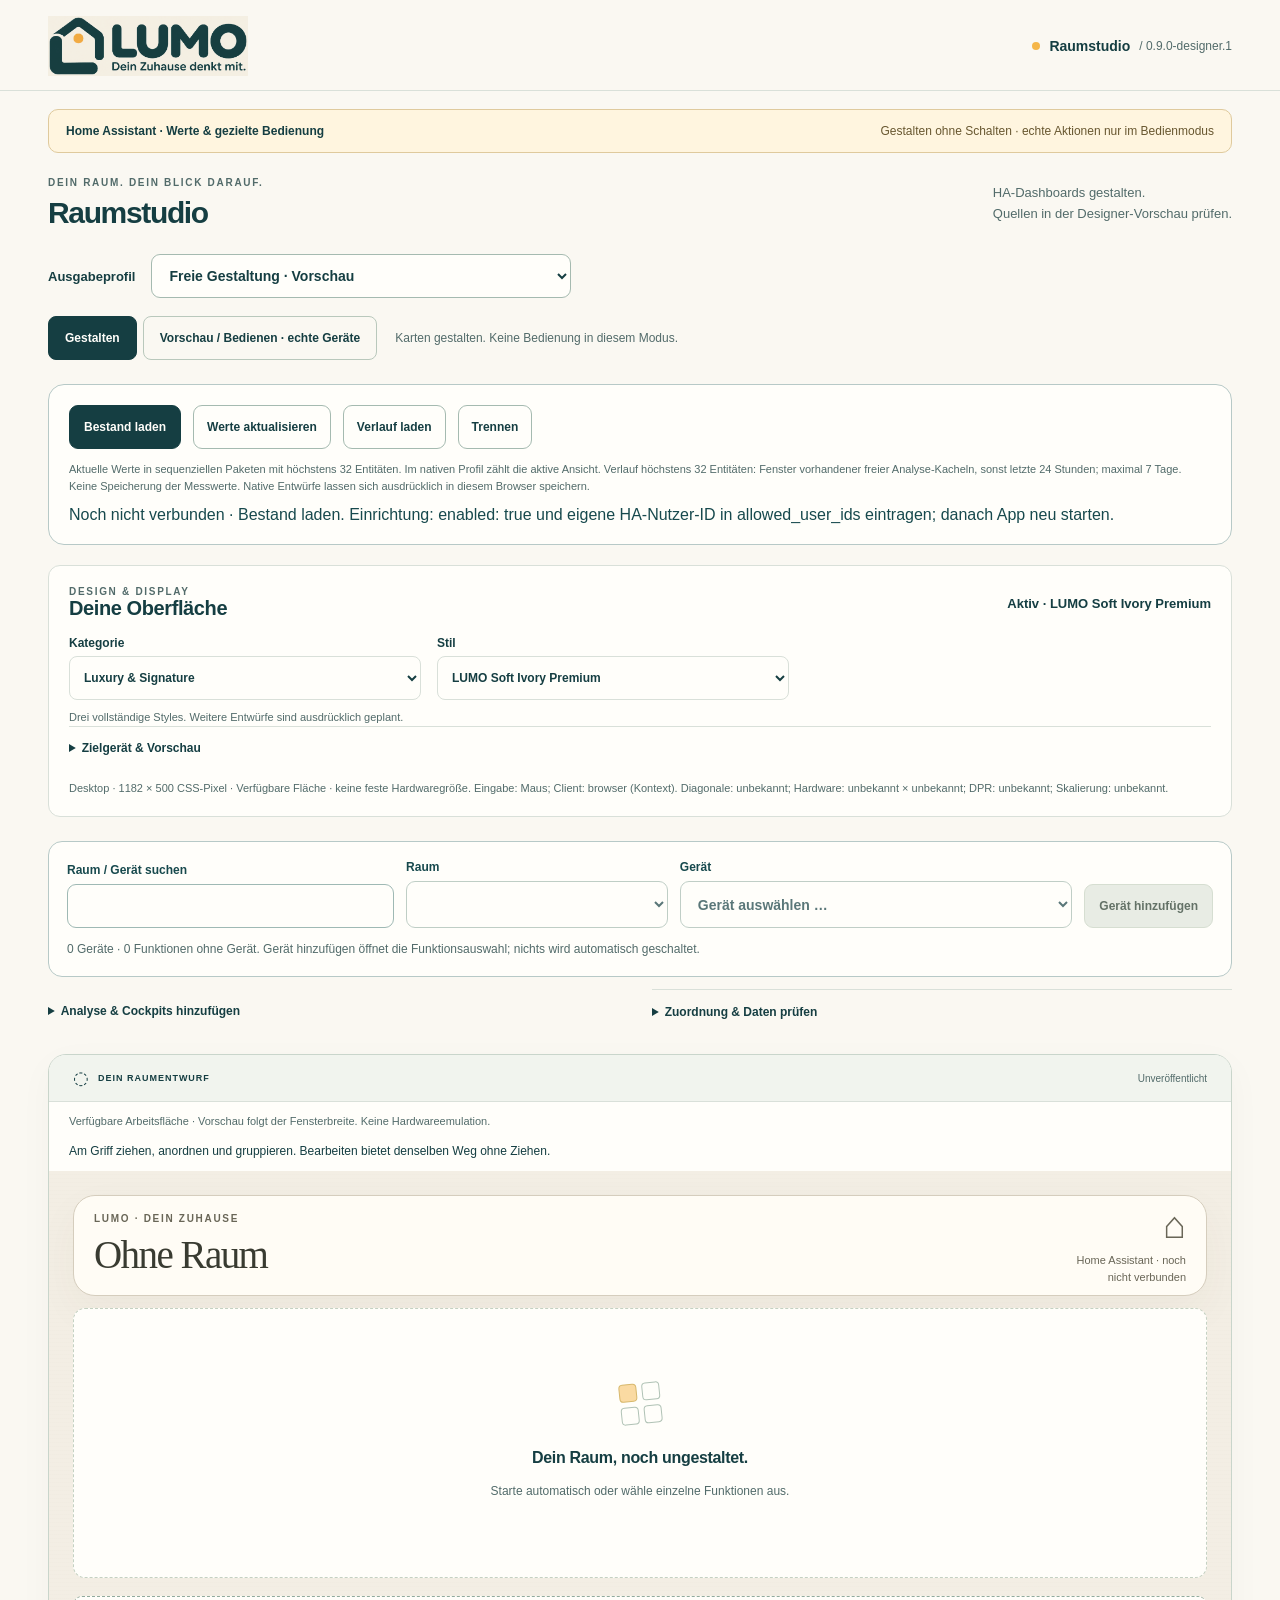
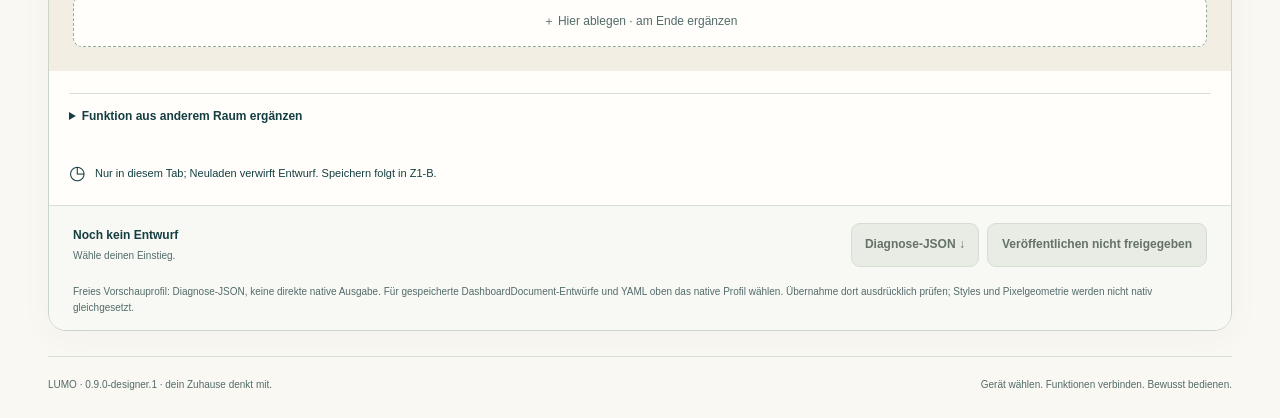
==== commit 01f335a0: "feat: publish LUMO Data 0.9.0-designer.1 intermediate dashboard designer" ====
--- a/lumo_data/index.html
+++ b/lumo_data/index.html
@@ -5,8 +5,8 @@
 <meta name="viewport" content="width=device-width,initial-scale=1">
 <meta name="referrer" content="no-referrer">
 <meta name="color-scheme" content="light">
-<meta http-equiv="Content-Security-Policy" content="default-src 'none'; script-src 'sha256-Kl1A7BgcMIw4FFxy+Au2L3+h5HLvgBPq3ehjEZ9chOY='; style-src 'sha256-XOyuFZslSNRRYF3O5jsn718rUc9IYhs8GzLklHpuyLA='; img-src data:; connect-src 'self'; base-uri 'none'; form-action 'none'; object-src 'none'">
-<title>LUMO · HA-Dashboard-Designer · 0.7.0-capabilities.1</title>
+<meta http-equiv="Content-Security-Policy" content="default-src 'none'; script-src 'sha256-xJxazf7XWiC6wQxiTCvXixAjR6On5JarGa97JZkooQQ='; style-src 'sha256-zku5Dbk6yRN55hwRDI+dzHYc9kN9sT8TdgwllvUmreE='; img-src data:; connect-src 'self'; base-uri 'none'; form-action 'none'; object-src 'none'">
+<title>LUMO · HA-Dashboard-Designer · 0.9.0-designer.1</title>
 <style>:root{--paper:#faf8f2;--white:#fffefa;--ink:#153e42;--muted:#526b6a;--line:#d9e0d9;--soft:#f0f3ee;--amber:#f5b649;--amber-soft:#fff0ce;--error:#8f3228;--radius:18px;font-family:"Aptos","Segoe UI",Calibri,sans-serif;color:var(--ink);background:var(--paper);font-synthesis:none}
 *{box-sizing:border-box}body{margin:0}button,select,input{font:inherit}button,select{touch-action:manipulation}button{cursor:pointer}button:disabled{cursor:not-allowed}a{color:inherit}button:focus-visible,select:focus-visible,a:focus-visible,input:focus-visible{outline:3px solid #aa6410;outline-offset:4px}::selection{background:#f5b64980}button{min-height:44px}.skip-link{position:absolute;left:20px;top:-90px;padding:12px;background:var(--ink);color:white;z-index:10}.skip-link:focus{top:12px}.sr-only{position:absolute;width:1px;height:1px;padding:0;margin:-1px;overflow:hidden;clip:rect(0,0,0,0);white-space:nowrap;border:0}
 .topbar{max-width:1440px;margin:auto;padding:22px 48px 17px;display:flex;align-items:center;justify-content:space-between;gap:24px;border-bottom:1px solid var(--line)}.brand{display:block;line-height:0}.brand img{width:240px;height:auto;max-width:100%;mix-blend-mode:multiply}.edition{display:flex;gap:9px;align-items:center;font-size:14px;font-weight:650;white-space:nowrap}.edition-version{font-size:12px;font-weight:400;color:var(--muted)}.edition-dot,.source-dot{height:8px;width:8px;flex:none;border-radius:50%;background:var(--amber)}main{max-width:1440px;margin:auto;padding:24px 48px 0}.demo-banner{display:flex;align-items:center;justify-content:space-between;gap:12px 24px;padding:12px 17px;border:1px solid #dfca9d;background:#fff5df;border-radius:10px;font-size:12px;line-height:1.5}.demo-banner strong{font-size:12px;white-space:nowrap}.demo-banner strong span{margin-right:7px;color:#966018}.demo-banner>span{color:#685730}.page-heading{display:flex;justify-content:space-between;align-items:center;gap:20px;padding:31px 0 27px}.eyebrow{font-size:10px;font-weight:700;letter-spacing:.17em;margin:0 0 8px;color:var(--muted)}h1{font-size:clamp(27px,3vw,38px);letter-spacing:-.045em;font-weight:650;line-height:1.15;margin:0}.intro{margin:11px 0 0;color:var(--muted);font-size:14px;line-height:1.5}.phase-tag{font:11px ui-monospace,SFMono-Regular,Consolas,monospace;border:1px solid var(--line);border-radius:6px;padding:9px 12px;white-space:nowrap;color:var(--muted)}.studio-layout{display:grid;grid-template-columns:318px minmax(0,1fr);gap:28px;align-items:start}.configuration{min-width:0}.setup-section{padding-bottom:23px;margin-bottom:23px;border-bottom:1px solid var(--line)}.step-heading{display:flex;align-items:center;gap:10px;margin-bottom:17px}.step{font:11px ui-monospace,SFMono-Regular,Consolas,monospace;width:27px;height:27px;display:grid;place-items:center;border-radius:50%;border:1px solid #b6c7c1;color:var(--muted)}h2{font-size:16px;font-weight:650;letter-spacing:-.02em;margin:0}.field-label{display:block;font-size:12px;font-weight:600;margin-bottom:7px}select{display:block;width:100%;min-height:47px;background:var(--white);color:var(--ink);border:1px solid #a5bab0;border-radius:9px;padding:10px 36px 10px 13px;font-size:14px}.field-note{color:var(--muted);font-size:11px;line-height:1.5;margin:9px 0 0}.selection-meta{display:flex;justify-content:space-between;align-items:center;gap:8px;font-size:11px;margin-top:-8px;margin-bottom:5px}.selection-meta>span{color:var(--muted)}.text-button{background:none;border:0;color:var(--ink);font-size:11px;text-decoration:underline;text-underline-offset:3px;padding:7px 0 7px 8px}.text-button:hover{color:#805015}fieldset{border:0;margin:0;padding:0;min-width:0}#entity-options{display:grid;gap:8px}.entity-option{display:flex;align-items:flex-start;gap:10px;border:1px solid var(--line);padding:12px;border-radius:10px;cursor:pointer;min-height:66px;background:#fffefa80}.entity-option:hover{border-color:#8aa89b}.entity-option:has(input:checked){background:#eaf1eb;border-color:#6b9581}.entity-option input{width:18px;height:18px;flex:none;margin:1px 0 0;accent-color:var(--ink);cursor:pointer}.entity-option>span{min-width:0}.entity-name{display:block;font-size:13px;font-weight:600}.entity-id{display:block;font:9px/1.55 ui-monospace,SFMono-Regular,Consolas,monospace;color:var(--muted);overflow-wrap:anywhere;margin-top:4px}.reset-button{display:block;width:100%;margin-top:11px;background:transparent;border:1px solid #c7d1c8;border-radius:8px;font-size:12px;color:var(--muted);padding:10px 12px}.reset-button:hover{background:var(--soft);color:var(--ink)}.uncertain-section{padding:0 3px 10px}.uncertain-section h3{font-size:12px;margin:0 0 12px;display:flex;gap:7px;align-items:center}.uncertain-section h3 span{width:17px;height:17px;border:1px solid #a8bab1;border-radius:50%;font-size:10px;display:grid;place-items:center}.uncertain-item{display:block;border-left:2px solid #d9b76e;padding-left:12px}.uncertain-item strong{display:block;font-size:12px;font-weight:500}.uncertain-item small{display:block;margin-top:3px;font-size:10px;color:var(--muted)}.uncertain-section p{font-size:11px;line-height:1.65;color:var(--muted);margin:12px 0 0;max-width:42ch}.preview-panel{min-width:0;background:var(--white);border:1px solid #c9d5cb;border-radius:var(--radius);overflow:hidden;box-shadow:0 9px 30px #153e4207}.preview-toolbar{display:flex;align-items:center;justify-content:space-between;gap:12px;padding:18px 25px;border-bottom:1px solid var(--line);background:#f1f4ee}.preview-label{font-size:9px;font-weight:700;letter-spacing:.11em;line-height:1.5;display:flex;gap:8px;align-items:center}.preview-label>span{font-size:18px;font-weight:400;line-height:1}.view-tag{font-size:10px;color:var(--muted);white-space:nowrap}.preview-content{padding:28px 29px 24px}.room-heading{display:flex;align-items:center;justify-content:space-between;gap:20px}.room-heading h2{font-size:29px;letter-spacing:-.04em;font-weight:600;line-height:1.2;overflow-wrap:anywhere}.room-symbol{font-size:38px;line-height:1;color:#b9c7ba}.preview-note{font-size:12px;color:var(--muted);margin:12px 0 24px;line-height:1.6}.empty-state{min-height:267px;display:flex;align-items:center;justify-content:center;flex-direction:column;text-align:center;border:1px dashed #c4d1c2;border-radius:12px;background:#f6f7f1;padding:26px 18px}.empty-glyph{display:grid;grid-template-columns:18px 18px;gap:5px;margin-bottom:21px;transform:rotate(-6deg)}.empty-glyph span{height:18px;border:1px solid #b0c2b5;border-radius:4px}.empty-glyph span:first-child{background:#f5b64980;border-color:#d7b86c}.empty-state h3{font-size:16px;font-weight:600;margin:0;letter-spacing:-.02em}.empty-state p{font-size:12px;color:var(--muted);line-height:1.8;margin:10px 0 0}.cards{display:grid;grid-template-columns:repeat(2,minmax(0,1fr));gap:14px}.cards:empty{display:none}.metric-card{border:1px solid #d8e1d4;border-radius:12px;padding:17px 17px 13px;min-width:0;background:#fafbf6}.metric-card-header{display:flex;justify-content:space-between;gap:10px;align-items:flex-start}.metric-card h3{font-size:12px;line-height:1.5;font-weight:600;margin:0;overflow-wrap:anywhere}.metric-symbol{font-size:15px;font-weight:500;line-height:1.2;color:#6b897a}.metric-value{font-size:32px;line-height:1.1;letter-spacing:-.04em;margin:16px 0 17px;font-variant-numeric:tabular-nums;overflow-wrap:anywhere}.metric-unit{font-size:14px;letter-spacing:0;color:var(--muted);padding-left:5px}.metric-provenance{display:flex;align-items:center;justify-content:space-between;gap:8px;font-size:9px;color:var(--muted);margin-bottom:5px}.metric-provenance span:first-child{display:flex;gap:4px;align-items:center}.metric-provenance span:first-child:before{content:"";width:4px;height:4px;flex:none;background:#cba85e;border-radius:50%}.metric-card .entity-id{font-size:9px;border-top:1px solid #e2e7db;padding-top:8px;margin-top:7px}.source-note{display:flex;gap:9px;align-items:flex-start;margin-top:23px;padding-top:17px;border-top:1px solid var(--line)}.source-note .source-dot{width:6px;height:6px;margin-top:4px;background:#89a48e}.source-note strong{font-size:10px;font-weight:600;display:block}.source-note p{font-size:10px;color:var(--muted);line-height:1.6;margin:4px 0 0}.preview-footer{padding:20px 25px;border-top:1px solid var(--line);display:flex;align-items:center;justify-content:space-between;gap:14px;background:#f8f9f4}.preview-footer strong{font-size:11px;font-weight:600}.preview-footer p{font-size:10px;color:var(--muted);margin:5px 0 0;line-height:1.6}.primary-button{flex:none;background:var(--ink);color:#fffefa;border:1px solid var(--ink);border-radius:9px;padding:12px 15px;font-size:11px;font-weight:600;display:flex;gap:13px;align-items:center;justify-content:center}.primary-button:hover{background:#245456}.primary-button:disabled{background:#e4e9e0;color:#728375;border-color:#d6ded1}.primary-button>span{font-size:18px;font-weight:400}.page-footer{border-top:1px solid var(--line);padding:20px 0 25px;margin-top:31px;display:flex;justify-content:space-between;gap:15px;font-size:10px;color:var(--muted);line-height:1.6}.footer-separator{padding:0 5px;color:#adb9ac}.error-message{font-size:13px;color:var(--error);border:1px solid #d3b4ac;background:#fff0e9;padding:14px;border-radius:9px;margin-bottom:16px}.noscript{padding:24px;color:var(--error)}[hidden]{display:none!important}
@@ -503,6 +503,22 @@
 .studio #target-viewport .tile-binding[data-display=compact] .studio-value{font-size:25px;margin:8px 0}
 .tile-binding[data-layout=inline]{display:grid;grid-template-columns:minmax(0,1fr) auto;gap:0 10px;align-content:start}.tile-binding[data-layout=inline]>.studio-value{grid-column:2;grid-row:1;align-self:center}.tile-binding[data-layout=inline]>:not(.studio-value):not(.studio-card-header){grid-column:1/-1}
 @media(max-width:450px){.binding-fields{grid-template-columns:1fr}}
+/* Neutral direct-manipulation surface; dimensionally identical to output. */
+#device-grid-editor {margin:16px 0;}
+#card-editor button {touch-action:manipulation;}
+#device-grid-editor[hidden] {display:none;}
+#device-grid-editor .grid-editor-scroll {overflow:auto;max-height:420px;max-width:100%;border:1px solid #a5bab0;border-radius:8px;overscroll-behavior:contain;scrollbar-width:thin;}
+.grid-editor-canvas {position:relative;width:616px;min-height:520px;background-color:#eef2ee;background-image:linear-gradient(to right,#c4d2c7 1px,transparent 1px),linear-gradient(to bottom,#c4d2c7 1px,transparent 1px);background-size:104px 88px;}
+.grid-editor-block {position:absolute;box-sizing:border-box;background:#fffefa;border:1px solid #92aaa0;border-radius:8px;overflow:hidden;}
+#device-grid-editor .grid-move-handle {display:block;width:100%;min-height:44px;touch-action:none;cursor:grab;border:0;border-bottom:1px solid #d9e0d9;background:#e5ede6;color:#153e42;font:600 12px/1.3 "Segoe UI",sans-serif;text-align:left;padding:8px;user-select:none;}
+#device-grid-editor .grid-move-handle:active {cursor:grabbing;}
+.grid-block-caption {display:block;padding:6px 48px 6px 8px;font-size:11px;color:#526b6a;}
+#device-grid-editor .grid-resize-handle {position:absolute;right:0;bottom:0;width:44px;height:44px;min-height:44px;border:1px solid #92aaa0;border-radius:8px 0 0 0;background:#e5ede6;color:#153e42;touch-action:none;cursor:nwse-resize;user-select:none;}
+.grid-placement-preview {box-sizing:border-box;position:absolute;pointer-events:none;z-index:2;background:#3b806c30;border:3px solid #27735b;border-radius:8px;}
+.grid-placement-preview[data-valid=false] {background:#b23f3030;border-color:#a43d30;}
+#device-grid-editor :focus-visible {outline:3px solid #aa6410;outline-offset:-3px;}
+#binding-list input[type=checkbox] {width:24px;min-width:24px;height:24px;min-height:24px;}
+@media(max-width:500px){#device-grid-editor .grid-editor-scroll{max-height:300px;}}
 
 /* Output inherits the same semantic contract; authoring stays outside it. */
 .dashboard-output .analytics-content{min-width:0;color:var(--dashboard-text);font-family:var(--dashboard-font-body);overflow-wrap:anywhere}
@@ -554,6 +570,10 @@
 .dashboard-output :is(.flow-text,.flow-nodes){font-size:12px;padding-left:20px;line-height:1.7}
 .dashboard-output .flow-nodes{display:grid;grid-template-columns:repeat(2,minmax(0,1fr));gap:4px 20px}
 
+.dashboard-profile{display:flex;gap:16px;align-items:center;margin:0 0 18px;font-size:13px;font-weight:650}.dashboard-profile select{max-width:420px;flex:1;min-height:44px}.studio[data-dashboard-profile=native] .configuration,.studio[data-dashboard-profile=native] .studio-modes,.studio[data-dashboard-profile=native] .presentation-controls,.studio[data-dashboard-profile=native] .preview-panel>:not(#native-studio){display:none!important}.studio[data-dashboard-profile=native] .studio-layout{display:block}.studio[data-dashboard-profile=native] .preview-panel{width:100%;max-width:none}.native-studio{padding:22px;background:#f5f6f2;color:#153e42;border-radius:12px;font:14px/1.5 system-ui,sans-serif;color-scheme:light}.native-studio[hidden]{display:none}.native-studio h2{font-size:24px}.native-note{font-size:12px;color:#536b64;max-width:95ch}.native-palette{display:flex;flex-wrap:wrap;gap:10px;align-items:end;padding:16px 0}.native-palette label{flex:1 1 180px;min-width:0;font-size:12px}.native-palette select,.native-palette input{width:100%;min-height:44px}.native-canvas{display:grid;grid-template-columns:repeat(auto-fit,minmax(min(100%,340px),1fr));gap:20px;align-items:start}.native-section{min-width:0}.native-section h3{font-size:16px;margin:0 0 12px}.native-grid{display:grid;grid-template-columns:repeat(12,minmax(0,1fr));grid-auto-rows:56px;gap:8px;grid-auto-flow:row}.native-block{min-width:0;position:relative;background:#fff;border:1px solid #ccd8d0;border-radius:10px;padding:7px 12px;display:flex;flex-direction:column;justify-content:center;overflow:hidden}.native-block strong{font-size:12px;overflow:hidden;white-space:nowrap;text-overflow:ellipsis}.native-value{font-size:18px}.native-empty{border:1px dashed #a5bab0;border-radius:12px;padding:30px}.native-status{font-size:12px;min-height:24px}.native-status[data-error=true]{color:#9b332c}.native-block{padding:5px 45px}.native-edit-target{display:flex;flex-direction:column;justify-content:center;text-align:left;min-height:44px;min-width:0;width:100%;border:0;background:transparent;color:inherit;padding:0;cursor:pointer}.native-edit-target strong{max-width:100%}.native-handle{position:absolute;width:44px;height:44px;min-width:44px;min-height:44px;border:0;background:transparent;color:#53756b;touch-action:none;cursor:grab;font-size:22px;padding:0}.native-drag{left:0;top:5px}.native-resize{right:0;bottom:5px}.native-block[data-locked=true]{border-color:#bd8e41}.native-control-note{font-size:11px;line-height:1.4;color:#62766f;margin:6px 0;overflow:auto}.native-actions{display:flex;gap:8px;flex-wrap:wrap}.native-gesture{position:fixed;bottom:15px;left:10%;right:10%;padding:12px 18px;background:#153e42;color:white;z-index:1000;pointer-events:none;border-radius:12px}.native-gesture[hidden]{display:none}[data-native-drop=true]{outline:3px solid #b98129;outline-offset:2px}.native-dialog[open]{display:flex;flex-direction:column;max-height:90dvh;width:min(640px,94vw);padding:0;overflow:hidden}.native-dialog-body{padding:20px;overflow:auto;min-height:0}.native-dialog label{display:block;font-size:12px;margin:10px 0}.native-dialog input:not([type=checkbox]),.native-dialog select{width:100%;min-height:44px}.native-dialog p{font-size:12px;line-height:1.5}.native-fields{display:grid;grid-template-columns:1fr 1fr;gap:12px}.native-dialog .native-lock-label{display:flex;align-items:center;gap:8px}.native-dialog-footer{flex:none;display:flex;gap:12px;padding:14px 20px;border-top:1px solid #ccd8d0;background:#f6f6f1}.native-dialog-footer button{flex:1}#native-edit-error{color:#9b332c}
+#native-palette-drag{touch-action:none;cursor:grab}.native-viewbar{display:flex;gap:10px;align-items:end;flex-wrap:wrap;margin:16px 0}.native-viewbar label{flex:1 1 180px;min-width:0;font-size:12px}.native-viewbar input,.native-viewbar select,.native-savebar select{width:100%;min-height:44px}.native-savebar{margin:24px 0 12px;align-items:end}.native-savebar label{flex:1;min-width:180px;font-size:12px}.native-group-header{display:flex;flex-wrap:wrap;gap:5px;margin-bottom:8px}.native-group-header h3{flex-basis:100%;margin:0}.native-group-header button{padding:6px 9px!important}.native-dialog textarea{width:100%;resize:vertical;border:1px solid #ccd8d0;border-radius:8px;background:#fff;color:#153e42;padding:12px;font:12px/1.5 ui-monospace,monospace}.native-dialog ul{font-size:12px;overflow-wrap:anywhere;padding-left:20px}.native-storage{border-top:1px solid #ccd8d0;margin-top:16px}.native-value[data-quality=stale],.native-value[data-quality=unavailable]{color:#974322;font-size:13px}.native-canvas{grid-template-columns:repeat(auto-fit,minmax(min(100%,max(340px,var(--native-section-min,340px))),1fr))}
+@media(max-width:650px){.native-studio{padding:12px}.dashboard-profile{display:block}.dashboard-profile select{width:100%;max-width:none}.native-palette label{flex-basis:100%}.native-canvas{grid-template-columns:1fr}}
+
 /* Connected authoring controls only; never theme the dashboard or reset its tokens. */
 .studio.connected-studio #target-viewport .studio-group:has([data-device-container]) {grid-column:1/-1;}
 .studio.connected-studio #target-viewport .studio-group-grid:has([data-device-container]):not(:has([data-custom-width=true])) {grid-template-columns:repeat(auto-fit,minmax(min(100%,560px),1fr));}
@@ -615,19 +635,45 @@
 #target-viewport .ha-cover-positions {display:block;font:500 15px/1.6 var(--body-font);color:var(--ink);margin-top:6px;white-space:normal;}
 #target-viewport .ha-controls .ha-stop {border-width:2px;}
 @media(max-width:650px) { #ha-connection { padding:14px; } #ha-connection button { flex:1 1 140px; } }
+
+/* Dimensioned cells: six 96×80px cells, 8px gutters; preserve saved geometry. */
+.studio #target-viewport .studio-card[data-device-container]:not([data-custom-width=true]) {width:100%;max-width:680px;}
+#target-viewport .device-grid-scroll {max-width:100%;overflow:auto;overscroll-behavior:contain;scrollbar-width:thin;}
+.studio #target-viewport .device-internal-grid {display:grid;grid-template-columns:repeat(6,96px);grid-auto-rows:80px;gap:8px;width:616px;margin:12px 0;align-items:stretch;}
+.studio #target-viewport .device-internal-grid>.empty-bindings {grid-column:1/-1;align-self:center;}
+.studio #target-viewport .device-internal-grid>.device-grid-block {box-sizing:border-box;min-width:0;min-height:0;padding:10px;overflow:auto;display:flex;flex-direction:column;gap:6px;align-items:stretch;}
+.studio #target-viewport .device-grid-block .studio-card-header {min-height:0;gap:4px;}
+.studio #target-viewport .device-grid-block .studio-card-header h4 {font:600 13px/1.3 var(--body-font);margin:0;}
+.studio #target-viewport .device-grid-block .studio-icon {display:none;}
+.studio #target-viewport .device-grid-block .studio-value {font:500 25px/1.15 var(--value-font);margin:0;letter-spacing:-.02em;}
+.studio #target-viewport .device-grid-block .sim-status {font:11px/1.3 var(--body-font);margin:0;}
+.studio #target-viewport .device-grid-block .ha-controls {gap:8px;order:2;}
+.studio #target-viewport .device-grid-block .ha-controls button {padding:8px 10px;font-size:13px;}
+.studio #target-viewport .device-grid-block :is(.card-caption,.card-origin,.ha-reading-details) {display:none;}
+.studio #target-viewport .device-grid-block[data-show-label=false] .studio-card-header {display:none;}
+.studio #target-viewport .device-grid-block[data-presentation=reading] {gap:4px;justify-content:center;}
+.studio #target-viewport .device-grid-block[data-presentation=reading] .ha-controls {display:none;}
+.studio #target-viewport .device-grid-block[data-presentation=reading][data-available=true] .sim-status {display:none;}
+.studio #target-viewport .device-grid-block[data-presentation=reading] .studio-card-header h4 {white-space:nowrap;overflow:hidden;text-overflow:ellipsis;}
+.studio #target-viewport .device-grid-block[data-presentation=reading][data-available=false] .studio-value {font-size:14px;}
+#target-viewport .device-details-button {background:var(--control-surface);color:var(--ink);border:1px solid var(--control-border);border-radius:var(--control-radius);min-height:44px;padding:8px 14px;font:500 12px var(--body-font);cursor:pointer;}
+#grid-source-dialog {max-width:min(640px,calc(100vw - 32px));max-height:85dvh;overflow:auto;border:1px solid #a5bab0;border-radius:16px;padding:20px;}
+#grid-source-dialog .grid-source-entry {border-top:1px solid #d9e0d9;padding-block:12px;overflow-wrap:anywhere;}
+
 </style>
 </head>
 <body class="studio">
 <a class="skip-link" href="#workspace">Zum Raumstudio</a>
 <header class="topbar">
   <a class="brand" href="#workspace" aria-label="LUMO – dein Zuhause denkt mit."><img src="[data-uri]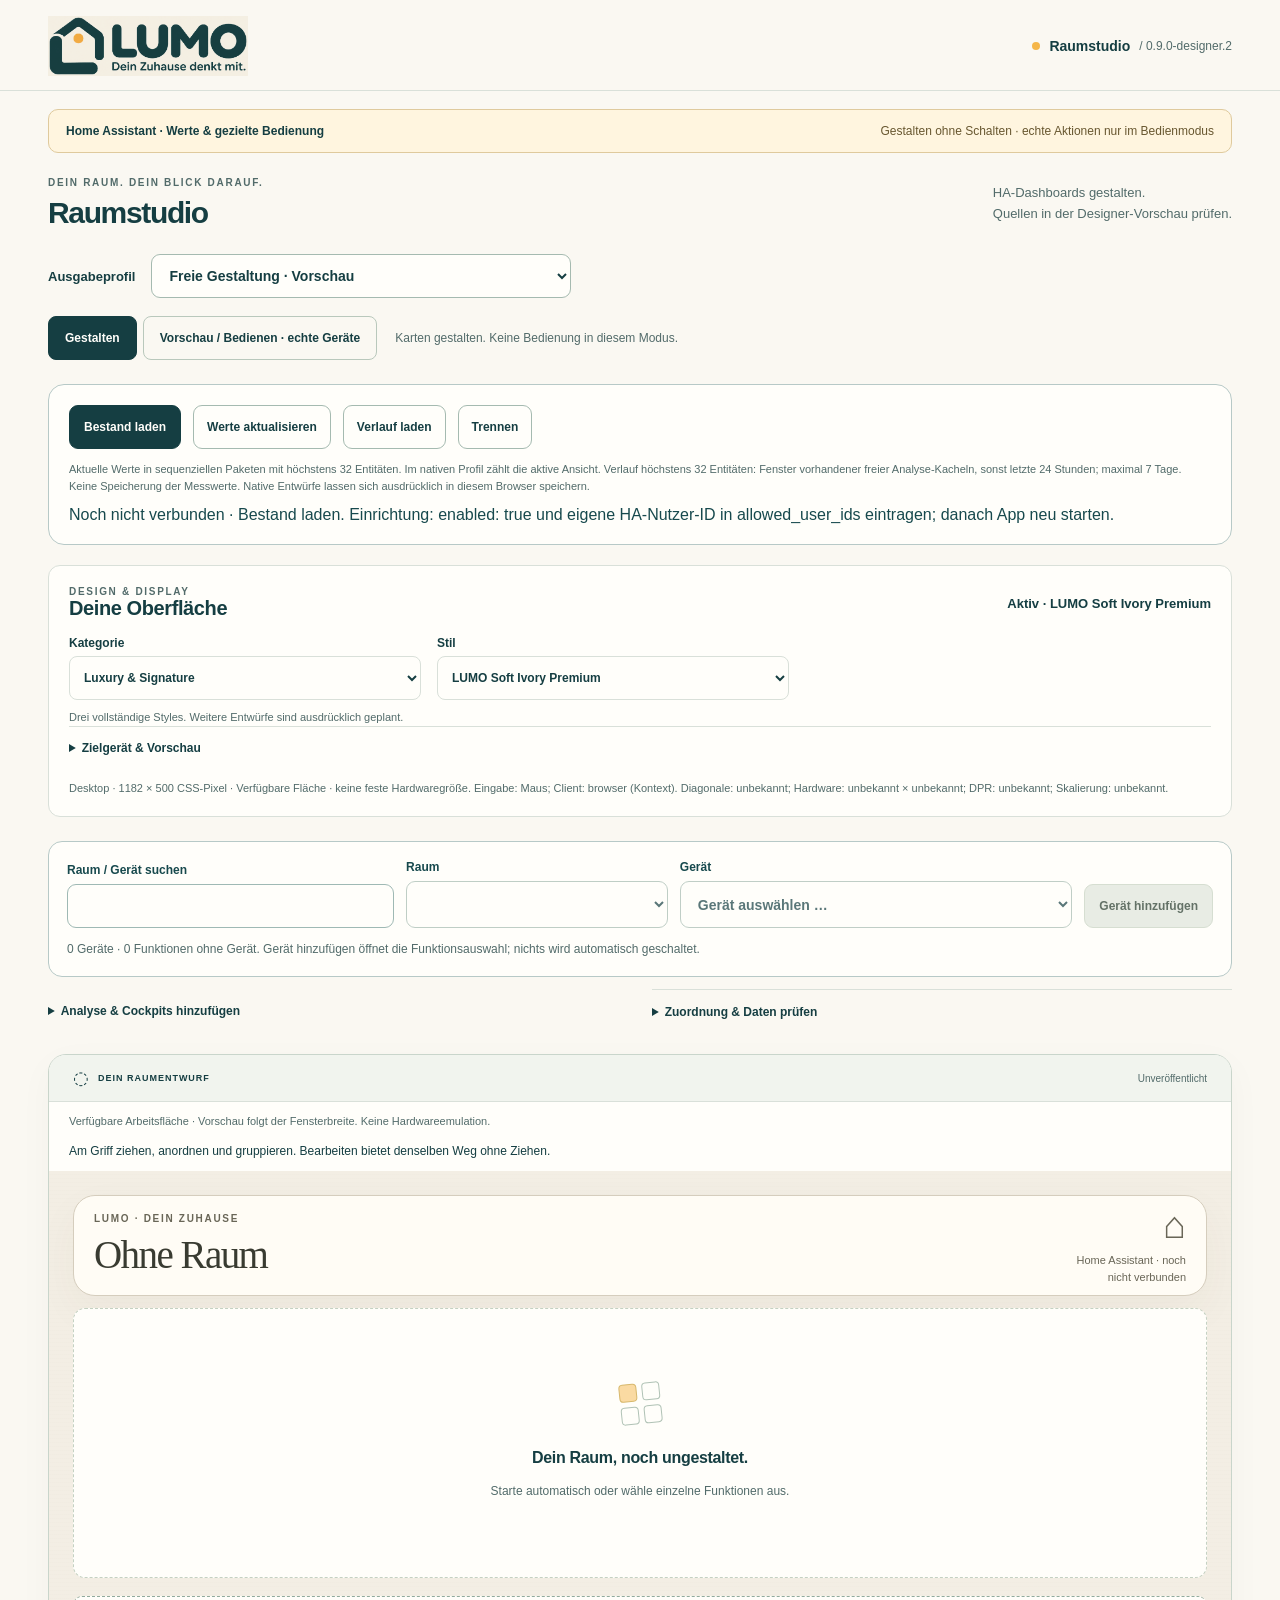
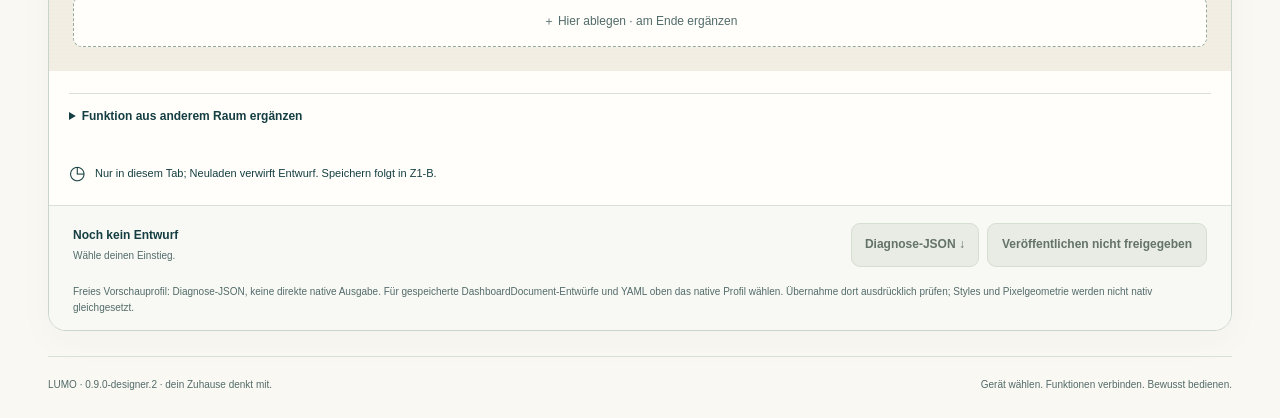
==== commit fba781f6: "fix: native dashboard authoring over HTTP in 0.9.0-designer.2" ====
--- a/lumo_data/index.html
+++ b/lumo_data/index.html
@@ -5,8 +5,8 @@
 <meta name="viewport" content="width=device-width,initial-scale=1">
 <meta name="referrer" content="no-referrer">
 <meta name="color-scheme" content="light">
-<meta http-equiv="Content-Security-Policy" content="default-src 'none'; script-src 'sha256-xJxazf7XWiC6wQxiTCvXixAjR6On5JarGa97JZkooQQ='; style-src 'sha256-zku5Dbk6yRN55hwRDI+dzHYc9kN9sT8TdgwllvUmreE='; img-src data:; connect-src 'self'; base-uri 'none'; form-action 'none'; object-src 'none'">
-<title>LUMO · HA-Dashboard-Designer · 0.9.0-designer.1</title>
+<meta http-equiv="Content-Security-Policy" content="default-src 'none'; script-src 'sha256-tXlXsVU9iM7AoZGVhE5nKKq5y+bdvIQ2dzqg/rg46V0='; style-src 'sha256-zku5Dbk6yRN55hwRDI+dzHYc9kN9sT8TdgwllvUmreE='; img-src data:; connect-src 'self'; base-uri 'none'; form-action 'none'; object-src 'none'">
+<title>LUMO · HA-Dashboard-Designer · 0.9.0-designer.2</title>
 <style>:root{--paper:#faf8f2;--white:#fffefa;--ink:#153e42;--muted:#526b6a;--line:#d9e0d9;--soft:#f0f3ee;--amber:#f5b649;--amber-soft:#fff0ce;--error:#8f3228;--radius:18px;font-family:"Aptos","Segoe UI",Calibri,sans-serif;color:var(--ink);background:var(--paper);font-synthesis:none}
 *{box-sizing:border-box}body{margin:0}button,select,input{font:inherit}button,select{touch-action:manipulation}button{cursor:pointer}button:disabled{cursor:not-allowed}a{color:inherit}button:focus-visible,select:focus-visible,a:focus-visible,input:focus-visible{outline:3px solid #aa6410;outline-offset:4px}::selection{background:#f5b64980}button{min-height:44px}.skip-link{position:absolute;left:20px;top:-90px;padding:12px;background:var(--ink);color:white;z-index:10}.skip-link:focus{top:12px}.sr-only{position:absolute;width:1px;height:1px;padding:0;margin:-1px;overflow:hidden;clip:rect(0,0,0,0);white-space:nowrap;border:0}
 .topbar{max-width:1440px;margin:auto;padding:22px 48px 17px;display:flex;align-items:center;justify-content:space-between;gap:24px;border-bottom:1px solid var(--line)}.brand{display:block;line-height:0}.brand img{width:240px;height:auto;max-width:100%;mix-blend-mode:multiply}.edition{display:flex;gap:9px;align-items:center;font-size:14px;font-weight:650;white-space:nowrap}.edition-version{font-size:12px;font-weight:400;color:var(--muted)}.edition-dot,.source-dot{height:8px;width:8px;flex:none;border-radius:50%;background:var(--amber)}main{max-width:1440px;margin:auto;padding:24px 48px 0}.demo-banner{display:flex;align-items:center;justify-content:space-between;gap:12px 24px;padding:12px 17px;border:1px solid #dfca9d;background:#fff5df;border-radius:10px;font-size:12px;line-height:1.5}.demo-banner strong{font-size:12px;white-space:nowrap}.demo-banner strong span{margin-right:7px;color:#966018}.demo-banner>span{color:#685730}.page-heading{display:flex;justify-content:space-between;align-items:center;gap:20px;padding:31px 0 27px}.eyebrow{font-size:10px;font-weight:700;letter-spacing:.17em;margin:0 0 8px;color:var(--muted)}h1{font-size:clamp(27px,3vw,38px);letter-spacing:-.045em;font-weight:650;line-height:1.15;margin:0}.intro{margin:11px 0 0;color:var(--muted);font-size:14px;line-height:1.5}.phase-tag{font:11px ui-monospace,SFMono-Regular,Consolas,monospace;border:1px solid var(--line);border-radius:6px;padding:9px 12px;white-space:nowrap;color:var(--muted)}.studio-layout{display:grid;grid-template-columns:318px minmax(0,1fr);gap:28px;align-items:start}.configuration{min-width:0}.setup-section{padding-bottom:23px;margin-bottom:23px;border-bottom:1px solid var(--line)}.step-heading{display:flex;align-items:center;gap:10px;margin-bottom:17px}.step{font:11px ui-monospace,SFMono-Regular,Consolas,monospace;width:27px;height:27px;display:grid;place-items:center;border-radius:50%;border:1px solid #b6c7c1;color:var(--muted)}h2{font-size:16px;font-weight:650;letter-spacing:-.02em;margin:0}.field-label{display:block;font-size:12px;font-weight:600;margin-bottom:7px}select{display:block;width:100%;min-height:47px;background:var(--white);color:var(--ink);border:1px solid #a5bab0;border-radius:9px;padding:10px 36px 10px 13px;font-size:14px}.field-note{color:var(--muted);font-size:11px;line-height:1.5;margin:9px 0 0}.selection-meta{display:flex;justify-content:space-between;align-items:center;gap:8px;font-size:11px;margin-top:-8px;margin-bottom:5px}.selection-meta>span{color:var(--muted)}.text-button{background:none;border:0;color:var(--ink);font-size:11px;text-decoration:underline;text-underline-offset:3px;padding:7px 0 7px 8px}.text-button:hover{color:#805015}fieldset{border:0;margin:0;padding:0;min-width:0}#entity-options{display:grid;gap:8px}.entity-option{display:flex;align-items:flex-start;gap:10px;border:1px solid var(--line);padding:12px;border-radius:10px;cursor:pointer;min-height:66px;background:#fffefa80}.entity-option:hover{border-color:#8aa89b}.entity-option:has(input:checked){background:#eaf1eb;border-color:#6b9581}.entity-option input{width:18px;height:18px;flex:none;margin:1px 0 0;accent-color:var(--ink);cursor:pointer}.entity-option>span{min-width:0}.entity-name{display:block;font-size:13px;font-weight:600}.entity-id{display:block;font:9px/1.55 ui-monospace,SFMono-Regular,Consolas,monospace;color:var(--muted);overflow-wrap:anywhere;margin-top:4px}.reset-button{display:block;width:100%;margin-top:11px;background:transparent;border:1px solid #c7d1c8;border-radius:8px;font-size:12px;color:var(--muted);padding:10px 12px}.reset-button:hover{background:var(--soft);color:var(--ink)}.uncertain-section{padding:0 3px 10px}.uncertain-section h3{font-size:12px;margin:0 0 12px;display:flex;gap:7px;align-items:center}.uncertain-section h3 span{width:17px;height:17px;border:1px solid #a8bab1;border-radius:50%;font-size:10px;display:grid;place-items:center}.uncertain-item{display:block;border-left:2px solid #d9b76e;padding-left:12px}.uncertain-item strong{display:block;font-size:12px;font-weight:500}.uncertain-item small{display:block;margin-top:3px;font-size:10px;color:var(--muted)}.uncertain-section p{font-size:11px;line-height:1.65;color:var(--muted);margin:12px 0 0;max-width:42ch}.preview-panel{min-width:0;background:var(--white);border:1px solid #c9d5cb;border-radius:var(--radius);overflow:hidden;box-shadow:0 9px 30px #153e4207}.preview-toolbar{display:flex;align-items:center;justify-content:space-between;gap:12px;padding:18px 25px;border-bottom:1px solid var(--line);background:#f1f4ee}.preview-label{font-size:9px;font-weight:700;letter-spacing:.11em;line-height:1.5;display:flex;gap:8px;align-items:center}.preview-label>span{font-size:18px;font-weight:400;line-height:1}.view-tag{font-size:10px;color:var(--muted);white-space:nowrap}.preview-content{padding:28px 29px 24px}.room-heading{display:flex;align-items:center;justify-content:space-between;gap:20px}.room-heading h2{font-size:29px;letter-spacing:-.04em;font-weight:600;line-height:1.2;overflow-wrap:anywhere}.room-symbol{font-size:38px;line-height:1;color:#b9c7ba}.preview-note{font-size:12px;color:var(--muted);margin:12px 0 24px;line-height:1.6}.empty-state{min-height:267px;display:flex;align-items:center;justify-content:center;flex-direction:column;text-align:center;border:1px dashed #c4d1c2;border-radius:12px;background:#f6f7f1;padding:26px 18px}.empty-glyph{display:grid;grid-template-columns:18px 18px;gap:5px;margin-bottom:21px;transform:rotate(-6deg)}.empty-glyph span{height:18px;border:1px solid #b0c2b5;border-radius:4px}.empty-glyph span:first-child{background:#f5b64980;border-color:#d7b86c}.empty-state h3{font-size:16px;font-weight:600;margin:0;letter-spacing:-.02em}.empty-state p{font-size:12px;color:var(--muted);line-height:1.8;margin:10px 0 0}.cards{display:grid;grid-template-columns:repeat(2,minmax(0,1fr));gap:14px}.cards:empty{display:none}.metric-card{border:1px solid #d8e1d4;border-radius:12px;padding:17px 17px 13px;min-width:0;background:#fafbf6}.metric-card-header{display:flex;justify-content:space-between;gap:10px;align-items:flex-start}.metric-card h3{font-size:12px;line-height:1.5;font-weight:600;margin:0;overflow-wrap:anywhere}.metric-symbol{font-size:15px;font-weight:500;line-height:1.2;color:#6b897a}.metric-value{font-size:32px;line-height:1.1;letter-spacing:-.04em;margin:16px 0 17px;font-variant-numeric:tabular-nums;overflow-wrap:anywhere}.metric-unit{font-size:14px;letter-spacing:0;color:var(--muted);padding-left:5px}.metric-provenance{display:flex;align-items:center;justify-content:space-between;gap:8px;font-size:9px;color:var(--muted);margin-bottom:5px}.metric-provenance span:first-child{display:flex;gap:4px;align-items:center}.metric-provenance span:first-child:before{content:"";width:4px;height:4px;flex:none;background:#cba85e;border-radius:50%}.metric-card .entity-id{font-size:9px;border-top:1px solid #e2e7db;padding-top:8px;margin-top:7px}.source-note{display:flex;gap:9px;align-items:flex-start;margin-top:23px;padding-top:17px;border-top:1px solid var(--line)}.source-note .source-dot{width:6px;height:6px;margin-top:4px;background:#89a48e}.source-note strong{font-size:10px;font-weight:600;display:block}.source-note p{font-size:10px;color:var(--muted);line-height:1.6;margin:4px 0 0}.preview-footer{padding:20px 25px;border-top:1px solid var(--line);display:flex;align-items:center;justify-content:space-between;gap:14px;background:#f8f9f4}.preview-footer strong{font-size:11px;font-weight:600}.preview-footer p{font-size:10px;color:var(--muted);margin:5px 0 0;line-height:1.6}.primary-button{flex:none;background:var(--ink);color:#fffefa;border:1px solid var(--ink);border-radius:9px;padding:12px 15px;font-size:11px;font-weight:600;display:flex;gap:13px;align-items:center;justify-content:center}.primary-button:hover{background:#245456}.primary-button:disabled{background:#e4e9e0;color:#728375;border-color:#d6ded1}.primary-button>span{font-size:18px;font-weight:400}.page-footer{border-top:1px solid var(--line);padding:20px 0 25px;margin-top:31px;display:flex;justify-content:space-between;gap:15px;font-size:10px;color:var(--muted);line-height:1.6}.footer-separator{padding:0 5px;color:#adb9ac}.error-message{font-size:13px;color:var(--error);border:1px solid #d3b4ac;background:#fff0e9;padding:14px;border-radius:9px;margin-bottom:16px}.noscript{padding:24px;color:var(--error)}[hidden]{display:none!important}
@@ -666,7 +666,7 @@
 <a class="skip-link" href="#workspace">Zum Raumstudio</a>
 <header class="topbar">
   <a class="brand" href="#workspace" aria-label="LUMO – dein Zuhause denkt mit."><img src="[data-uri]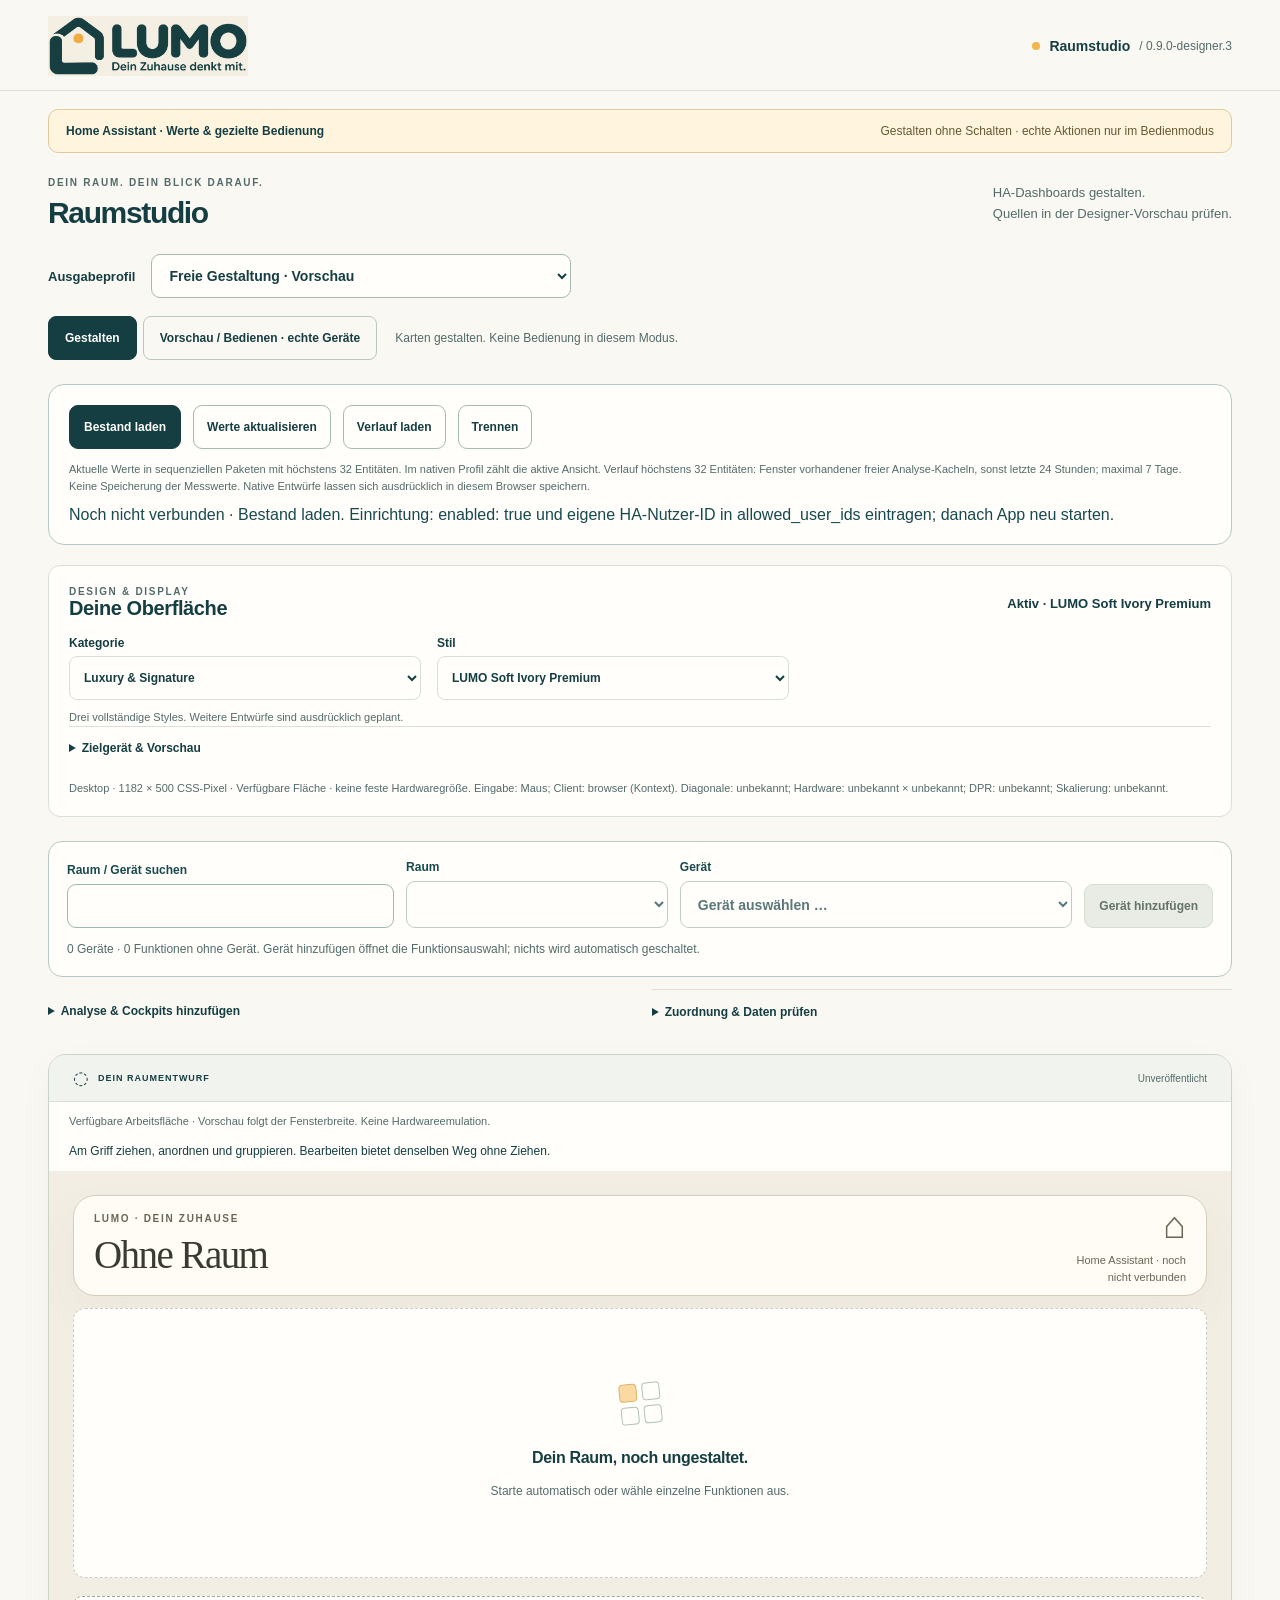
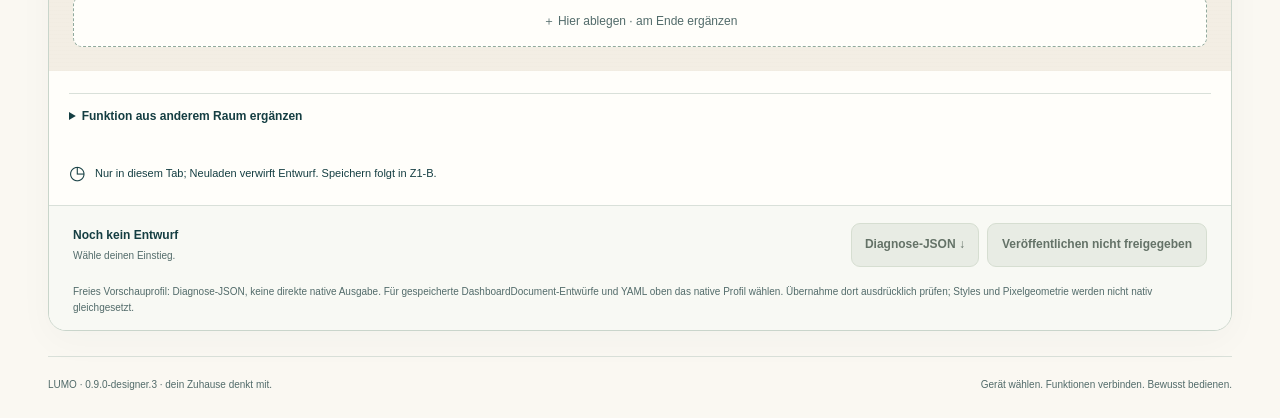
==== commit 6398681e: "feat: native Raumstudio with design, room selection and HA data in 0.9.0-designer.3" ====
--- a/lumo_data/index.html
+++ b/lumo_data/index.html
@@ -5,8 +5,8 @@
 <meta name="viewport" content="width=device-width,initial-scale=1">
 <meta name="referrer" content="no-referrer">
 <meta name="color-scheme" content="light">
-<meta http-equiv="Content-Security-Policy" content="default-src 'none'; script-src 'sha256-tXlXsVU9iM7AoZGVhE5nKKq5y+bdvIQ2dzqg/rg46V0='; style-src 'sha256-zku5Dbk6yRN55hwRDI+dzHYc9kN9sT8TdgwllvUmreE='; img-src data:; connect-src 'self'; base-uri 'none'; form-action 'none'; object-src 'none'">
-<title>LUMO · HA-Dashboard-Designer · 0.9.0-designer.2</title>
+<meta http-equiv="Content-Security-Policy" content="default-src 'none'; script-src 'sha256-MFQPi3rp7c7xidC1CytCifQ6JgdLGYrqp3zZH+qgepQ='; style-src 'sha256-5fB3WNuxAJKHuigMup5Xi6OdSG4JRS7L10paaqeo2U8='; img-src data:; connect-src 'self'; base-uri 'none'; form-action 'none'; object-src 'none'">
+<title>LUMO · HA-Dashboard-Designer · 0.9.0-designer.3</title>
 <style>:root{--paper:#faf8f2;--white:#fffefa;--ink:#153e42;--muted:#526b6a;--line:#d9e0d9;--soft:#f0f3ee;--amber:#f5b649;--amber-soft:#fff0ce;--error:#8f3228;--radius:18px;font-family:"Aptos","Segoe UI",Calibri,sans-serif;color:var(--ink);background:var(--paper);font-synthesis:none}
 *{box-sizing:border-box}body{margin:0}button,select,input{font:inherit}button,select{touch-action:manipulation}button{cursor:pointer}button:disabled{cursor:not-allowed}a{color:inherit}button:focus-visible,select:focus-visible,a:focus-visible,input:focus-visible{outline:3px solid #aa6410;outline-offset:4px}::selection{background:#f5b64980}button{min-height:44px}.skip-link{position:absolute;left:20px;top:-90px;padding:12px;background:var(--ink);color:white;z-index:10}.skip-link:focus{top:12px}.sr-only{position:absolute;width:1px;height:1px;padding:0;margin:-1px;overflow:hidden;clip:rect(0,0,0,0);white-space:nowrap;border:0}
 .topbar{max-width:1440px;margin:auto;padding:22px 48px 17px;display:flex;align-items:center;justify-content:space-between;gap:24px;border-bottom:1px solid var(--line)}.brand{display:block;line-height:0}.brand img{width:240px;height:auto;max-width:100%;mix-blend-mode:multiply}.edition{display:flex;gap:9px;align-items:center;font-size:14px;font-weight:650;white-space:nowrap}.edition-version{font-size:12px;font-weight:400;color:var(--muted)}.edition-dot,.source-dot{height:8px;width:8px;flex:none;border-radius:50%;background:var(--amber)}main{max-width:1440px;margin:auto;padding:24px 48px 0}.demo-banner{display:flex;align-items:center;justify-content:space-between;gap:12px 24px;padding:12px 17px;border:1px solid #dfca9d;background:#fff5df;border-radius:10px;font-size:12px;line-height:1.5}.demo-banner strong{font-size:12px;white-space:nowrap}.demo-banner strong span{margin-right:7px;color:#966018}.demo-banner>span{color:#685730}.page-heading{display:flex;justify-content:space-between;align-items:center;gap:20px;padding:31px 0 27px}.eyebrow{font-size:10px;font-weight:700;letter-spacing:.17em;margin:0 0 8px;color:var(--muted)}h1{font-size:clamp(27px,3vw,38px);letter-spacing:-.045em;font-weight:650;line-height:1.15;margin:0}.intro{margin:11px 0 0;color:var(--muted);font-size:14px;line-height:1.5}.phase-tag{font:11px ui-monospace,SFMono-Regular,Consolas,monospace;border:1px solid var(--line);border-radius:6px;padding:9px 12px;white-space:nowrap;color:var(--muted)}.studio-layout{display:grid;grid-template-columns:318px minmax(0,1fr);gap:28px;align-items:start}.configuration{min-width:0}.setup-section{padding-bottom:23px;margin-bottom:23px;border-bottom:1px solid var(--line)}.step-heading{display:flex;align-items:center;gap:10px;margin-bottom:17px}.step{font:11px ui-monospace,SFMono-Regular,Consolas,monospace;width:27px;height:27px;display:grid;place-items:center;border-radius:50%;border:1px solid #b6c7c1;color:var(--muted)}h2{font-size:16px;font-weight:650;letter-spacing:-.02em;margin:0}.field-label{display:block;font-size:12px;font-weight:600;margin-bottom:7px}select{display:block;width:100%;min-height:47px;background:var(--white);color:var(--ink);border:1px solid #a5bab0;border-radius:9px;padding:10px 36px 10px 13px;font-size:14px}.field-note{color:var(--muted);font-size:11px;line-height:1.5;margin:9px 0 0}.selection-meta{display:flex;justify-content:space-between;align-items:center;gap:8px;font-size:11px;margin-top:-8px;margin-bottom:5px}.selection-meta>span{color:var(--muted)}.text-button{background:none;border:0;color:var(--ink);font-size:11px;text-decoration:underline;text-underline-offset:3px;padding:7px 0 7px 8px}.text-button:hover{color:#805015}fieldset{border:0;margin:0;padding:0;min-width:0}#entity-options{display:grid;gap:8px}.entity-option{display:flex;align-items:flex-start;gap:10px;border:1px solid var(--line);padding:12px;border-radius:10px;cursor:pointer;min-height:66px;background:#fffefa80}.entity-option:hover{border-color:#8aa89b}.entity-option:has(input:checked){background:#eaf1eb;border-color:#6b9581}.entity-option input{width:18px;height:18px;flex:none;margin:1px 0 0;accent-color:var(--ink);cursor:pointer}.entity-option>span{min-width:0}.entity-name{display:block;font-size:13px;font-weight:600}.entity-id{display:block;font:9px/1.55 ui-monospace,SFMono-Regular,Consolas,monospace;color:var(--muted);overflow-wrap:anywhere;margin-top:4px}.reset-button{display:block;width:100%;margin-top:11px;background:transparent;border:1px solid #c7d1c8;border-radius:8px;font-size:12px;color:var(--muted);padding:10px 12px}.reset-button:hover{background:var(--soft);color:var(--ink)}.uncertain-section{padding:0 3px 10px}.uncertain-section h3{font-size:12px;margin:0 0 12px;display:flex;gap:7px;align-items:center}.uncertain-section h3 span{width:17px;height:17px;border:1px solid #a8bab1;border-radius:50%;font-size:10px;display:grid;place-items:center}.uncertain-item{display:block;border-left:2px solid #d9b76e;padding-left:12px}.uncertain-item strong{display:block;font-size:12px;font-weight:500}.uncertain-item small{display:block;margin-top:3px;font-size:10px;color:var(--muted)}.uncertain-section p{font-size:11px;line-height:1.65;color:var(--muted);margin:12px 0 0;max-width:42ch}.preview-panel{min-width:0;background:var(--white);border:1px solid #c9d5cb;border-radius:var(--radius);overflow:hidden;box-shadow:0 9px 30px #153e4207}.preview-toolbar{display:flex;align-items:center;justify-content:space-between;gap:12px;padding:18px 25px;border-bottom:1px solid var(--line);background:#f1f4ee}.preview-label{font-size:9px;font-weight:700;letter-spacing:.11em;line-height:1.5;display:flex;gap:8px;align-items:center}.preview-label>span{font-size:18px;font-weight:400;line-height:1}.view-tag{font-size:10px;color:var(--muted);white-space:nowrap}.preview-content{padding:28px 29px 24px}.room-heading{display:flex;align-items:center;justify-content:space-between;gap:20px}.room-heading h2{font-size:29px;letter-spacing:-.04em;font-weight:600;line-height:1.2;overflow-wrap:anywhere}.room-symbol{font-size:38px;line-height:1;color:#b9c7ba}.preview-note{font-size:12px;color:var(--muted);margin:12px 0 24px;line-height:1.6}.empty-state{min-height:267px;display:flex;align-items:center;justify-content:center;flex-direction:column;text-align:center;border:1px dashed #c4d1c2;border-radius:12px;background:#f6f7f1;padding:26px 18px}.empty-glyph{display:grid;grid-template-columns:18px 18px;gap:5px;margin-bottom:21px;transform:rotate(-6deg)}.empty-glyph span{height:18px;border:1px solid #b0c2b5;border-radius:4px}.empty-glyph span:first-child{background:#f5b64980;border-color:#d7b86c}.empty-state h3{font-size:16px;font-weight:600;margin:0;letter-spacing:-.02em}.empty-state p{font-size:12px;color:var(--muted);line-height:1.8;margin:10px 0 0}.cards{display:grid;grid-template-columns:repeat(2,minmax(0,1fr));gap:14px}.cards:empty{display:none}.metric-card{border:1px solid #d8e1d4;border-radius:12px;padding:17px 17px 13px;min-width:0;background:#fafbf6}.metric-card-header{display:flex;justify-content:space-between;gap:10px;align-items:flex-start}.metric-card h3{font-size:12px;line-height:1.5;font-weight:600;margin:0;overflow-wrap:anywhere}.metric-symbol{font-size:15px;font-weight:500;line-height:1.2;color:#6b897a}.metric-value{font-size:32px;line-height:1.1;letter-spacing:-.04em;margin:16px 0 17px;font-variant-numeric:tabular-nums;overflow-wrap:anywhere}.metric-unit{font-size:14px;letter-spacing:0;color:var(--muted);padding-left:5px}.metric-provenance{display:flex;align-items:center;justify-content:space-between;gap:8px;font-size:9px;color:var(--muted);margin-bottom:5px}.metric-provenance span:first-child{display:flex;gap:4px;align-items:center}.metric-provenance span:first-child:before{content:"";width:4px;height:4px;flex:none;background:#cba85e;border-radius:50%}.metric-card .entity-id{font-size:9px;border-top:1px solid #e2e7db;padding-top:8px;margin-top:7px}.source-note{display:flex;gap:9px;align-items:flex-start;margin-top:23px;padding-top:17px;border-top:1px solid var(--line)}.source-note .source-dot{width:6px;height:6px;margin-top:4px;background:#89a48e}.source-note strong{font-size:10px;font-weight:600;display:block}.source-note p{font-size:10px;color:var(--muted);line-height:1.6;margin:4px 0 0}.preview-footer{padding:20px 25px;border-top:1px solid var(--line);display:flex;align-items:center;justify-content:space-between;gap:14px;background:#f8f9f4}.preview-footer strong{font-size:11px;font-weight:600}.preview-footer p{font-size:10px;color:var(--muted);margin:5px 0 0;line-height:1.6}.primary-button{flex:none;background:var(--ink);color:#fffefa;border:1px solid var(--ink);border-radius:9px;padding:12px 15px;font-size:11px;font-weight:600;display:flex;gap:13px;align-items:center;justify-content:center}.primary-button:hover{background:#245456}.primary-button:disabled{background:#e4e9e0;color:#728375;border-color:#d6ded1}.primary-button>span{font-size:18px;font-weight:400}.page-footer{border-top:1px solid var(--line);padding:20px 0 25px;margin-top:31px;display:flex;justify-content:space-between;gap:15px;font-size:10px;color:var(--muted);line-height:1.6}.footer-separator{padding:0 5px;color:#adb9ac}.error-message{font-size:13px;color:var(--error);border:1px solid #d3b4ac;background:#fff0e9;padding:14px;border-radius:9px;margin-bottom:16px}.noscript{padding:24px;color:var(--error)}[hidden]{display:none!important}
@@ -102,13 +102,13 @@
 
 /* LUMO reference profiles — presentation only.
  * Order: styles.css → studio.css → this file → target/layout CSS.
- * Activate only on #target-viewport; authoring surfaces stay neutral.
+ * Activate only on the two named output roots; authoring surfaces stay neutral.
  * Geometry belongs to the target layer. Fonts are local/system fallbacks;
  * identical installed typefaces are NOT assumed across platforms.
  */
 
 /* 01 / Architectural charcoal, machined brass, precise sans typography. */
-#target-viewport[data-style="noir-luxury"] {
+:is(#target-viewport,#native-target-viewport)[data-style="noir-luxury"] {
   color-scheme: dark;
   --paper: #141715;
   --white: #202521;
@@ -151,7 +151,7 @@
 }
 
 /* 02 / Warm paper, editorial serif, softly layered ceramic surfaces. */
-#target-viewport[data-style="soft-ivory-premium"] {
+:is(#target-viewport,#native-target-viewport)[data-style="soft-ivory-premium"] {
   color-scheme: light;
   --paper: #f3eee4;
   --white: #fffcf5;
@@ -194,7 +194,7 @@
 }
 
 /* 03 / Clear instrument panel, compact rhythm, technical numeric hierarchy. */
-#target-viewport[data-style="smart-clean"] {
+:is(#target-viewport,#native-target-viewport)[data-style="smart-clean"] {
   color-scheme: light;
   --paper: #edf2f3;
   --white: #ffffff;
@@ -238,7 +238,7 @@
 
 /* Public output contract: shared by present output and future renderer types.
  * Chart/flow/cockpit renderers and data are NOT implemented here. */
-#target-viewport[data-style] {
+:is(#target-viewport,#native-target-viewport)[data-style] {
   --dashboard-page:var(--paper); --dashboard-surface:var(--white);
   --dashboard-surface-raised:var(--card-surface); --dashboard-text:var(--ink);
   --dashboard-muted:var(--muted); --dashboard-border:var(--line);
@@ -253,46 +253,46 @@
   --dashboard-series-3:var(--muted); --dashboard-flow-active:var(--accent);
   --dashboard-flow-idle:var(--disabled-ink);
 }
-#target-viewport[data-style] .room-heading {
+:is(#target-viewport,#native-target-viewport)[data-style] .room-heading {
   background:var(--dashboard-surface); color:var(--dashboard-text);
   border:1px solid var(--dashboard-border); border-radius:var(--dashboard-radius);
   padding:10px 20px; margin-bottom:12px; box-shadow:var(--panel-shadow);
 }
-#target-viewport[data-style] .dashboard-context {text-align:right;max-width:115px;flex:none}
-#target-viewport[data-style] .dashboard-status {
+:is(#target-viewport,#native-target-viewport)[data-style] .dashboard-context {text-align:right;max-width:115px;flex:none}
+:is(#target-viewport,#native-target-viewport)[data-style] .dashboard-status {
   color:var(--dashboard-muted); font:11px/1.5 var(--dashboard-font-body); margin:8px 0 0;
 }
-#target-viewport[data-style="noir-luxury"] .room-heading {border-top:2px solid var(--accent)}
-#target-viewport[data-style="soft-ivory-premium"] {
+:is(#target-viewport,#native-target-viewport)[data-style="noir-luxury"] .room-heading {border-top:2px solid var(--accent)}
+:is(#target-viewport,#native-target-viewport)[data-style="soft-ivory-premium"] {
   background-image:repeating-linear-gradient(0deg,#7f6e4503 0,#7f6e4503 1px,transparent 1px,transparent 4px);
 }
-#target-viewport[data-style="smart-clean"] .room-heading {padding:14px 18px;box-shadow:none}
+:is(#target-viewport,#native-target-viewport)[data-style="smart-clean"] .room-heading {padding:14px 18px;box-shadow:none}
 
 /* Shared semantic system; these selectors deliberately do not own columns,
  * viewport dimensions, visibility, display mode or target scaling. */
-#target-viewport[data-style] {
+:is(#target-viewport,#native-target-viewport)[data-style] {
   background-color: var(--paper);
   color: var(--ink);
   font-family: var(--body-font);
   accent-color: var(--accent);
 }
-#target-viewport[data-style] :not([data-authoring], [data-authoring] *)::selection { background: var(--amber-soft); color: var(--ink); }
-#target-viewport[data-style] :is(.room-heading h2, .studio-card-header h4) {
+:is(#target-viewport,#native-target-viewport)[data-style] :not([data-authoring], [data-authoring] *)::selection { background: var(--amber-soft); color: var(--ink); }
+:is(#target-viewport,#native-target-viewport)[data-style] :is(.room-heading h2, .studio-card-header h4) {
   font-family: var(--heading-font);
   font-weight: var(--heading-weight);
 }
-#target-viewport[data-style] :is(button, select, input):not([data-authoring], [data-authoring] *) { font-family: var(--body-font); }
-#target-viewport[data-style] :is(button, select, summary, input:not([type="checkbox"])):not([data-authoring], [data-authoring] *) { min-height: var(--target-control-min,44px); }
-#target-viewport[data-style] button:not([data-authoring], [data-authoring] *) { min-width: var(--target-control-min,44px); }
-#target-viewport[data-style] :is(button, select, input, a, summary, [tabindex]):not([data-authoring], [data-authoring] *):focus-visible {
+:is(#target-viewport,#native-target-viewport)[data-style] :is(button, select, input):not([data-authoring], [data-authoring] *) { font-family: var(--body-font); }
+:is(#target-viewport,#native-target-viewport)[data-style] :is(button, select, summary, input:not([type="checkbox"])):not([data-authoring], [data-authoring] *) { min-height: var(--target-control-min,44px); }
+:is(#target-viewport,#native-target-viewport)[data-style] button:not([data-authoring], [data-authoring] *) { min-width: var(--target-control-min,44px); }
+:is(#target-viewport,#native-target-viewport)[data-style] :is(button, select, input, a, summary, [tabindex]):not([data-authoring], [data-authoring] *):focus-visible {
   outline: 3px solid var(--focus-ring);
   outline-offset: 3px;
 }
-#target-viewport[data-style] .room-heading h2 { font-size: 34px; line-height: 1.18; }
-#target-viewport[data-style] .room-symbol { color: var(--muted); }
-#target-viewport[data-style] .studio-group > h3 { color: var(--muted); }
-#target-viewport[data-style] .studio-group-grid { gap: var(--tile-gap); }
-#target-viewport[data-style] .studio-card {
+:is(#target-viewport,#native-target-viewport)[data-style] .room-heading h2 { font-size: 34px; line-height: 1.18; }
+:is(#target-viewport,#native-target-viewport)[data-style] .room-symbol { color: var(--muted); }
+:is(#target-viewport,#native-target-viewport)[data-style] .studio-group > h3 { color: var(--muted); }
+:is(#target-viewport,#native-target-viewport)[data-style] .studio-group-grid { gap: var(--tile-gap); }
+:is(#target-viewport,#native-target-viewport)[data-style] .studio-card {
   padding: var(--tile-padding);
   border: 1px solid var(--line);
   border-radius: var(--card-radius);
@@ -301,9 +301,9 @@
   box-shadow: var(--card-shadow);
   color: var(--ink);
 }
-#target-viewport[data-style] .studio-card-header { gap: 12px; }
-#target-viewport[data-style] .studio-card-header h4 { font-size: 15px; line-height: 1.45; }
-#target-viewport[data-style] .studio-icon {
+:is(#target-viewport,#native-target-viewport)[data-style] .studio-card-header { gap: 12px; }
+:is(#target-viewport,#native-target-viewport)[data-style] .studio-card-header h4 { font-size: 15px; line-height: 1.45; }
+:is(#target-viewport,#native-target-viewport)[data-style] .studio-icon {
   display: grid;
   place-items: center;
   flex: none;
@@ -313,7 +313,7 @@
   width: 36px;
   height: 36px;
 }
-#target-viewport[data-style] .studio-card .studio-value {
+:is(#target-viewport,#native-target-viewport)[data-style] .studio-card .studio-value {
   font-family: var(--value-font);
   font-size: var(--value-size);
   font-weight: var(--value-weight);
@@ -321,87 +321,87 @@
   letter-spacing: -.04em;
   margin: var(--value-space) 0 12px;
 }
-#target-viewport[data-style] .studio-card[data-kind="temperature"]:not([data-display="compact"]):not([data-available="false"]) .studio-value { font-size: var(--sensor-value-size); }
-#target-viewport[data-style] .studio-value small {
+:is(#target-viewport,#native-target-viewport)[data-style] .studio-card[data-kind="temperature"]:not([data-display="compact"]):not([data-available="false"]) .studio-value { font-size: var(--sensor-value-size); }
+:is(#target-viewport,#native-target-viewport)[data-style] .studio-value small {
   font-family: var(--body-font);
   font-size: 14px;
   font-weight: 400;
   color: var(--muted);
 }
-#target-viewport[data-style] .studio-card[data-display="compact"] { padding: 14px 16px; }
-#target-viewport[data-style] .studio-card[data-display="compact"] .studio-value { font-size: 25px; margin: 12px 0; }
-#target-viewport[data-style] .studio-card[data-weight="focus"] { border: 2px solid var(--accent); }
-#target-viewport[data-style] .studio-card[data-kind="light"][data-on="false"] { background: var(--card-off); }
-#target-viewport[data-style] .studio-card[data-kind="light"][data-on="false"]:where(:not([data-sim-phase="error"]):not([data-available="false"])) { border-color: var(--line); }
-#target-viewport[data-style] :is(.card-caption, .sim-status, .sim-range, .sim-range output) { font-size: 12px; line-height: 1.5; }
-#target-viewport[data-style] .studio-card[data-available="false"] {
+:is(#target-viewport,#native-target-viewport)[data-style] .studio-card[data-display="compact"] { padding: 14px 16px; }
+:is(#target-viewport,#native-target-viewport)[data-style] .studio-card[data-display="compact"] .studio-value { font-size: 25px; margin: 12px 0; }
+:is(#target-viewport,#native-target-viewport)[data-style] .studio-card[data-weight="focus"] { border: 2px solid var(--accent); }
+:is(#target-viewport,#native-target-viewport)[data-style] .studio-card[data-kind="light"][data-on="false"] { background: var(--card-off); }
+:is(#target-viewport,#native-target-viewport)[data-style] .studio-card[data-kind="light"][data-on="false"]:where(:not([data-sim-phase="error"]):not([data-available="false"])) { border-color: var(--line); }
+:is(#target-viewport,#native-target-viewport)[data-style] :is(.card-caption, .sim-status, .sim-range, .sim-range output) { font-size: 12px; line-height: 1.5; }
+:is(#target-viewport,#native-target-viewport)[data-style] .studio-card[data-available="false"] {
   background: var(--card-off);
   border-color: var(--control-border);
   border-style: dashed;
   box-shadow: none;
 }
-#target-viewport[data-style] .studio-card[data-available="false"] .studio-value { font-family: var(--body-font); font-size: 22px; letter-spacing: -.02em; }
-#target-viewport[data-style] .studio-card:is([data-sim-phase="pending"], [data-sim-phase="moving"]) .sim-status {
+:is(#target-viewport,#native-target-viewport)[data-style] .studio-card[data-available="false"] .studio-value { font-family: var(--body-font); font-size: 22px; letter-spacing: -.02em; }
+:is(#target-viewport,#native-target-viewport)[data-style] .studio-card:is([data-sim-phase="pending"], [data-sim-phase="moving"]) .sim-status {
   background: var(--status-pending-bg);
   color: var(--ink);
   border-radius: var(--control-radius);
   padding: 8px 10px;
 }
-#target-viewport[data-style] .studio-card[data-sim-phase="error"] { border-color: var(--error); }
-#target-viewport[data-style] .studio-card[data-sim-phase="confirmed"] .sim-status { color: var(--status-ok); }
+:is(#target-viewport,#native-target-viewport)[data-style] .studio-card[data-sim-phase="error"] { border-color: var(--error); }
+:is(#target-viewport,#native-target-viewport)[data-style] .studio-card[data-sim-phase="confirmed"] .sim-status { color: var(--status-ok); }
 /* Output controls only. Authoring buttons are never selected by these rules. */
-#target-viewport[data-style] :is(.sim-button, :where(#target-navigation) button) {
+:is(#target-viewport,#native-target-viewport)[data-style] :is(.sim-button, :where(#target-navigation) button) {
   color: var(--ink); background: var(--control-surface);
   border: 1px solid var(--control-border); border-radius: var(--control-radius); box-shadow: none;
 }
-#target-viewport[data-style] .sim-button[aria-pressed="true"]:not(:disabled) {
+:is(#target-viewport,#native-target-viewport)[data-style] .sim-button[aria-pressed="true"]:not(:disabled) {
   color: var(--on-accent); background: var(--accent); border-color: var(--accent);
 }
-#target-viewport[data-style] :is(.sim-button, :where(#target-navigation) button):hover:not(:disabled):not([aria-pressed="true"]) {
+:is(#target-viewport,#native-target-viewport)[data-style] :is(.sim-button, :where(#target-navigation) button):hover:not(:disabled):not([aria-pressed="true"]) {
   background: var(--control-hover); color: var(--ink); border-color: var(--accent);
 }
-#target-viewport[data-style] :is(button:disabled, input:disabled, [aria-disabled="true"]):not([data-authoring], [data-authoring] *) {
+:is(#target-viewport,#native-target-viewport)[data-style] :is(button:disabled, input:disabled, [aria-disabled="true"]):not([data-authoring], [data-authoring] *) {
   color: var(--disabled-ink); background-color: var(--disabled-bg); border-color: var(--line); opacity: 1; cursor: not-allowed;
 }
-#target-viewport[data-style] .sim-range input { accent-color: var(--accent); }
-#target-viewport[data-style] .sim-range input[aria-disabled="true"] { accent-color: var(--disabled-ink); }
-#target-viewport[data-style] .studio-card[data-sim-phase="error"] .sim-status {
+:is(#target-viewport,#native-target-viewport)[data-style] .sim-range input { accent-color: var(--accent); }
+:is(#target-viewport,#native-target-viewport)[data-style] .sim-range input[aria-disabled="true"] { accent-color: var(--disabled-ink); }
+:is(#target-viewport,#native-target-viewport)[data-style] .studio-card[data-sim-phase="error"] .sim-status {
   color: var(--error); background: var(--status-error-bg); border-color: var(--error);
   border-radius: var(--control-radius); padding: 10px;
 }
 
 /* Profile signatures remain after shared output rules. */
-#target-viewport[data-style="noir-luxury"] .room-heading h2 { letter-spacing: -.035em; font-weight: 400; }
-#target-viewport[data-style="noir-luxury"] .studio-group > h3 { text-transform: uppercase; letter-spacing: .15em; font-size: 11px; }
-#target-viewport[data-style="noir-luxury"] .studio-card-header h4 { letter-spacing: .025em; font-size: 14px; }
-#target-viewport[data-style="noir-luxury"] .studio-icon { border: 1px solid #746448; border-radius: 2px; }
-#target-viewport[data-style="noir-luxury"] .sim-button { letter-spacing: .035em; font-weight: 500; }
-#target-viewport[data-style="noir-luxury"] .studio-card[data-kind="temperature"]:where(:not([data-available="false"])) { background-image: linear-gradient(145deg, #343a2e, #252b24); }
-#target-viewport[data-style="soft-ivory-premium"] .room-heading h2 { font-size: 39px; letter-spacing: -.04em; }
-#target-viewport[data-style="soft-ivory-premium"] .studio-group > h3 { font-family: var(--heading-font); font-size: 18px; font-weight: 400; letter-spacing: -.01em; }
-#target-viewport[data-style="soft-ivory-premium"] .studio-card-header h4 { font-size: 19px; }
-#target-viewport[data-style="soft-ivory-premium"] .studio-icon { background: var(--soft); border-radius: 50%; width: 40px; height: 40px; }
-#target-viewport[data-style="soft-ivory-premium"] .sim-button { box-shadow: 0 2px 2px #65533208; font-weight: 500; }
-#target-viewport[data-style="soft-ivory-premium"] .studio-card[data-kind="temperature"]:where(:not([data-available="false"])) { background-image: linear-gradient(150deg, #f4eddf, #fffcf5); }
-#target-viewport[data-style="smart-clean"] .room-heading h2 { font-size: 30px; letter-spacing: -.035em; }
-#target-viewport[data-style="smart-clean"] .studio-group > h3 { font: 600 11px/1.5 var(--value-font); text-transform: uppercase; letter-spacing: .06em; }
-#target-viewport[data-style="smart-clean"] .studio-card-header { flex-direction: row-reverse; justify-content: flex-end; gap: 8px; }
-#target-viewport[data-style="smart-clean"] .studio-icon { width: 26px; height: 28px; font-size: 23px; }
-#target-viewport[data-style="smart-clean"] .studio-card-header h4 { font-size: 14px; }
-#target-viewport[data-style="smart-clean"] .studio-card .studio-value { letter-spacing: -.055em; }
-#target-viewport[data-style="smart-clean"] .sim-range output { font-family: var(--value-font); }
-#target-viewport[data-style="smart-clean"] .simulation-controls { gap: 4px; }
-#target-viewport[data-style="smart-clean"] .studio-card[data-kind="temperature"]:where(:not([data-available="false"])) { background: #f3f8f8; }
+:is(#target-viewport,#native-target-viewport)[data-style="noir-luxury"] .room-heading h2 { letter-spacing: -.035em; font-weight: 400; }
+:is(#target-viewport,#native-target-viewport)[data-style="noir-luxury"] .studio-group > h3 { text-transform: uppercase; letter-spacing: .15em; font-size: 11px; }
+:is(#target-viewport,#native-target-viewport)[data-style="noir-luxury"] .studio-card-header h4 { letter-spacing: .025em; font-size: 14px; }
+:is(#target-viewport,#native-target-viewport)[data-style="noir-luxury"] .studio-icon { border: 1px solid #746448; border-radius: 2px; }
+:is(#target-viewport,#native-target-viewport)[data-style="noir-luxury"] .sim-button { letter-spacing: .035em; font-weight: 500; }
+:is(#target-viewport,#native-target-viewport)[data-style="noir-luxury"] .studio-card[data-kind="temperature"]:where(:not([data-available="false"])) { background-image: linear-gradient(145deg, #343a2e, #252b24); }
+:is(#target-viewport,#native-target-viewport)[data-style="soft-ivory-premium"] .room-heading h2 { font-size: 39px; letter-spacing: -.04em; }
+:is(#target-viewport,#native-target-viewport)[data-style="soft-ivory-premium"] .studio-group > h3 { font-family: var(--heading-font); font-size: 18px; font-weight: 400; letter-spacing: -.01em; }
+:is(#target-viewport,#native-target-viewport)[data-style="soft-ivory-premium"] .studio-card-header h4 { font-size: 19px; }
+:is(#target-viewport,#native-target-viewport)[data-style="soft-ivory-premium"] .studio-icon { background: var(--soft); border-radius: 50%; width: 40px; height: 40px; }
+:is(#target-viewport,#native-target-viewport)[data-style="soft-ivory-premium"] .sim-button { box-shadow: 0 2px 2px #65533208; font-weight: 500; }
+:is(#target-viewport,#native-target-viewport)[data-style="soft-ivory-premium"] .studio-card[data-kind="temperature"]:where(:not([data-available="false"])) { background-image: linear-gradient(150deg, #f4eddf, #fffcf5); }
+:is(#target-viewport,#native-target-viewport)[data-style="smart-clean"] .room-heading h2 { font-size: 30px; letter-spacing: -.035em; }
+:is(#target-viewport,#native-target-viewport)[data-style="smart-clean"] .studio-group > h3 { font: 600 11px/1.5 var(--value-font); text-transform: uppercase; letter-spacing: .06em; }
+:is(#target-viewport,#native-target-viewport)[data-style="smart-clean"] .studio-card-header { flex-direction: row-reverse; justify-content: flex-end; gap: 8px; }
+:is(#target-viewport,#native-target-viewport)[data-style="smart-clean"] .studio-icon { width: 26px; height: 28px; font-size: 23px; }
+:is(#target-viewport,#native-target-viewport)[data-style="smart-clean"] .studio-card-header h4 { font-size: 14px; }
+:is(#target-viewport,#native-target-viewport)[data-style="smart-clean"] .studio-card .studio-value { letter-spacing: -.055em; }
+:is(#target-viewport,#native-target-viewport)[data-style="smart-clean"] .sim-range output { font-family: var(--value-font); }
+:is(#target-viewport,#native-target-viewport)[data-style="smart-clean"] .simulation-controls { gap: 4px; }
+:is(#target-viewport,#native-target-viewport)[data-style="smart-clean"] .studio-card[data-kind="temperature"]:where(:not([data-available="false"])) { background: #f3f8f8; }
 @media (prefers-reduced-motion: reduce) {
-  #target-viewport[data-style] *, #target-viewport[data-style] *::before, #target-viewport[data-style] *::after {
+  :is(#target-viewport,#native-target-viewport)[data-style] *, :is(#target-viewport,#native-target-viewport)[data-style] *::before, :is(#target-viewport,#native-target-viewport)[data-style] *::after {
     animation: none !important;
     transition: none !important;
     scroll-behavior: auto !important;
   }
 }
 @media (forced-colors: active) {
-  #target-viewport[data-style] .studio-card { border-color: CanvasText; box-shadow: none; }
-  #target-viewport[data-style] :is(button, select, input):not([data-authoring], [data-authoring] *):focus-visible { outline-color: Highlight; }
+  :is(#target-viewport,#native-target-viewport)[data-style] .studio-card { border-color: CanvasText; box-shadow: none; }
+  :is(#target-viewport,#native-target-viewport)[data-style] :is(button, select, input):not([data-authoring], [data-authoring] *):focus-visible { outline-color: Highlight; }
 }
 
 
@@ -570,9 +570,47 @@
 .dashboard-output :is(.flow-text,.flow-nodes){font-size:12px;padding-left:20px;line-height:1.7}
 .dashboard-output .flow-nodes{display:grid;grid-template-columns:repeat(2,minmax(0,1fr));gap:4px 20px}
 
-.dashboard-profile{display:flex;gap:16px;align-items:center;margin:0 0 18px;font-size:13px;font-weight:650}.dashboard-profile select{max-width:420px;flex:1;min-height:44px}.studio[data-dashboard-profile=native] .configuration,.studio[data-dashboard-profile=native] .studio-modes,.studio[data-dashboard-profile=native] .presentation-controls,.studio[data-dashboard-profile=native] .preview-panel>:not(#native-studio){display:none!important}.studio[data-dashboard-profile=native] .studio-layout{display:block}.studio[data-dashboard-profile=native] .preview-panel{width:100%;max-width:none}.native-studio{padding:22px;background:#f5f6f2;color:#153e42;border-radius:12px;font:14px/1.5 system-ui,sans-serif;color-scheme:light}.native-studio[hidden]{display:none}.native-studio h2{font-size:24px}.native-note{font-size:12px;color:#536b64;max-width:95ch}.native-palette{display:flex;flex-wrap:wrap;gap:10px;align-items:end;padding:16px 0}.native-palette label{flex:1 1 180px;min-width:0;font-size:12px}.native-palette select,.native-palette input{width:100%;min-height:44px}.native-canvas{display:grid;grid-template-columns:repeat(auto-fit,minmax(min(100%,340px),1fr));gap:20px;align-items:start}.native-section{min-width:0}.native-section h3{font-size:16px;margin:0 0 12px}.native-grid{display:grid;grid-template-columns:repeat(12,minmax(0,1fr));grid-auto-rows:56px;gap:8px;grid-auto-flow:row}.native-block{min-width:0;position:relative;background:#fff;border:1px solid #ccd8d0;border-radius:10px;padding:7px 12px;display:flex;flex-direction:column;justify-content:center;overflow:hidden}.native-block strong{font-size:12px;overflow:hidden;white-space:nowrap;text-overflow:ellipsis}.native-value{font-size:18px}.native-empty{border:1px dashed #a5bab0;border-radius:12px;padding:30px}.native-status{font-size:12px;min-height:24px}.native-status[data-error=true]{color:#9b332c}.native-block{padding:5px 45px}.native-edit-target{display:flex;flex-direction:column;justify-content:center;text-align:left;min-height:44px;min-width:0;width:100%;border:0;background:transparent;color:inherit;padding:0;cursor:pointer}.native-edit-target strong{max-width:100%}.native-handle{position:absolute;width:44px;height:44px;min-width:44px;min-height:44px;border:0;background:transparent;color:#53756b;touch-action:none;cursor:grab;font-size:22px;padding:0}.native-drag{left:0;top:5px}.native-resize{right:0;bottom:5px}.native-block[data-locked=true]{border-color:#bd8e41}.native-control-note{font-size:11px;line-height:1.4;color:#62766f;margin:6px 0;overflow:auto}.native-actions{display:flex;gap:8px;flex-wrap:wrap}.native-gesture{position:fixed;bottom:15px;left:10%;right:10%;padding:12px 18px;background:#153e42;color:white;z-index:1000;pointer-events:none;border-radius:12px}.native-gesture[hidden]{display:none}[data-native-drop=true]{outline:3px solid #b98129;outline-offset:2px}.native-dialog[open]{display:flex;flex-direction:column;max-height:90dvh;width:min(640px,94vw);padding:0;overflow:hidden}.native-dialog-body{padding:20px;overflow:auto;min-height:0}.native-dialog label{display:block;font-size:12px;margin:10px 0}.native-dialog input:not([type=checkbox]),.native-dialog select{width:100%;min-height:44px}.native-dialog p{font-size:12px;line-height:1.5}.native-fields{display:grid;grid-template-columns:1fr 1fr;gap:12px}.native-dialog .native-lock-label{display:flex;align-items:center;gap:8px}.native-dialog-footer{flex:none;display:flex;gap:12px;padding:14px 20px;border-top:1px solid #ccd8d0;background:#f6f6f1}.native-dialog-footer button{flex:1}#native-edit-error{color:#9b332c}
+.dashboard-profile{display:flex;gap:16px;align-items:center;margin:0 0 18px;font-size:13px;font-weight:650}.dashboard-profile select{max-width:420px;flex:1;min-height:44px}.studio[data-dashboard-profile=native] .configuration,.studio[data-dashboard-profile=native] .studio-modes,.studio[data-dashboard-profile=native] .preview-panel>:not(#native-studio){display:none!important}.studio[data-dashboard-profile=native] .studio-layout{display:block}.studio[data-dashboard-profile=native] .preview-panel{width:100%;max-width:none}.native-studio{padding:22px;background:#f5f6f2;color:#153e42;border-radius:12px;font:14px/1.5 system-ui,sans-serif;color-scheme:light}.native-studio[hidden]{display:none}.native-studio h2{font-size:24px}.native-note{font-size:12px;color:#536b64;max-width:95ch}.native-palette{display:flex;flex-wrap:wrap;gap:10px;align-items:end;padding:16px 0}.native-palette label{flex:1 1 180px;min-width:0;font-size:12px}.native-palette select,.native-palette input{width:100%;min-height:44px}.native-canvas{display:grid;grid-template-columns:repeat(auto-fit,minmax(min(100%,340px),1fr));gap:20px;align-items:start}.native-section{min-width:0}.native-section h3{font-size:16px;margin:0 0 12px}.native-grid{display:grid;grid-template-columns:repeat(12,minmax(0,1fr));grid-auto-rows:56px;gap:8px;grid-auto-flow:row}.native-block{min-width:0;position:relative;background:#fff;border:1px solid #ccd8d0;border-radius:10px;padding:7px 12px;display:flex;flex-direction:column;justify-content:center;overflow:hidden}.native-block strong{font-size:12px;overflow:hidden;white-space:nowrap;text-overflow:ellipsis}.native-value{font-size:18px}.native-empty{border:1px dashed #a5bab0;border-radius:12px;padding:30px}.native-status{font-size:12px;min-height:24px}.native-status[data-error=true]{color:#9b332c}.native-block{padding:5px 45px}.native-edit-target{display:flex;flex-direction:column;justify-content:center;text-align:left;min-height:44px;min-width:0;width:100%;border:0;background:transparent;color:inherit;padding:0;cursor:pointer}.native-edit-target strong{max-width:100%}.native-handle{position:absolute;width:44px;height:44px;min-width:44px;min-height:44px;border:0;background:transparent;color:#53756b;touch-action:none;cursor:grab;font-size:22px;padding:0}.native-drag{left:0;top:5px}.native-resize{right:0;bottom:5px}.native-block[data-locked=true]{border-color:#bd8e41}.native-control-note{font-size:11px;line-height:1.4;color:#62766f;margin:6px 0;overflow:auto}.native-actions{display:flex;gap:8px;flex-wrap:wrap}.native-gesture{position:fixed;bottom:15px;left:10%;right:10%;padding:12px 18px;background:#153e42;color:white;z-index:1000;pointer-events:none;border-radius:12px}.native-gesture[hidden]{display:none}[data-native-drop=true]{outline:3px solid #b98129;outline-offset:2px}.native-dialog[open]{display:flex;flex-direction:column;max-height:90dvh;width:min(640px,94vw);padding:0;overflow:hidden}.native-dialog-body{padding:20px;overflow:auto;min-height:0}.native-dialog label{display:block;font-size:12px;margin:10px 0}.native-dialog input:not([type=checkbox]),.native-dialog select{width:100%;min-height:44px}.native-dialog p{font-size:12px;line-height:1.5}.native-fields{display:grid;grid-template-columns:1fr 1fr;gap:12px}.native-dialog .native-lock-label{display:flex;align-items:center;gap:8px}.native-dialog-footer{flex:none;display:flex;gap:12px;padding:14px 20px;border-top:1px solid #ccd8d0;background:#f6f6f1}.native-dialog-footer button{flex:1}#native-edit-error{color:#9b332c}
 #native-palette-drag{touch-action:none;cursor:grab}.native-viewbar{display:flex;gap:10px;align-items:end;flex-wrap:wrap;margin:16px 0}.native-viewbar label{flex:1 1 180px;min-width:0;font-size:12px}.native-viewbar input,.native-viewbar select,.native-savebar select{width:100%;min-height:44px}.native-savebar{margin:24px 0 12px;align-items:end}.native-savebar label{flex:1;min-width:180px;font-size:12px}.native-group-header{display:flex;flex-wrap:wrap;gap:5px;margin-bottom:8px}.native-group-header h3{flex-basis:100%;margin:0}.native-group-header button{padding:6px 9px!important}.native-dialog textarea{width:100%;resize:vertical;border:1px solid #ccd8d0;border-radius:8px;background:#fff;color:#153e42;padding:12px;font:12px/1.5 ui-monospace,monospace}.native-dialog ul{font-size:12px;overflow-wrap:anywhere;padding-left:20px}.native-storage{border-top:1px solid #ccd8d0;margin-top:16px}.native-value[data-quality=stale],.native-value[data-quality=unavailable]{color:#974322;font-size:13px}.native-canvas{grid-template-columns:repeat(auto-fit,minmax(min(100%,max(340px,var(--native-section-min,340px))),1fr))}
-@media(max-width:650px){.native-studio{padding:12px}.dashboard-profile{display:block}.dashboard-profile select{width:100%;max-width:none}.native-palette label{flex-basis:100%}.native-canvas{grid-template-columns:1fr}}
+/* Native output shares only output tokens. All surrounding tools stay neutral. */
+.native-draft-heading{text-align:center;margin:16px 0 8px}.native-draft-heading h2{margin:0;font-size:26px}.native-draft-heading span{font-size:11px;color:#536b64}
+#native-target-stage{max-width:100%;min-width:0;overflow:auto;overscroll-behavior:contain;border:1px solid #ccd8d0;border-radius:12px}
+#native-target-stage[data-fixed=true]{max-height:78vh}
+#native-target-viewport{box-sizing:border-box;min-width:0;max-width:none;padding:22px;min-height:280px;container-type:inline-size;container-name:native-output;overflow:auto;overscroll-behavior:contain}
+#native-target-viewport .room-heading{display:flex;align-items:center;justify-content:space-between;gap:12px}
+#native-target-viewport .native-canvas{gap:var(--target-gap,20px)}
+#native-target-viewport .native-block{background-color:var(--card-surface);background-image:var(--card-material);border-color:var(--line);border-radius:var(--card-radius);box-shadow:var(--card-shadow);color:var(--ink)}
+#native-target-viewport .native-edit-target{font-family:var(--body-font);min-width:0;min-height:44px}
+#native-target-viewport .native-value{font-family:var(--value-font);font-weight:var(--value-weight);font-size:21px;line-height:1.1;max-width:100%;overflow-wrap:anywhere}
+#native-target-viewport .native-control-note{color:var(--muted)}
+#native-target-viewport .native-group-header h3{font:var(--heading-weight) 18px/1.3 var(--heading-font);color:var(--ink)}
+#native-target-viewport .native-handle{background:#f5f6f2;color:#345c51;color-scheme:light;font:22px system-ui;border:1px solid #ccd8d0;border-radius:5px;width:44px;height:44px;min-width:44px;min-height:44px}
+#native-target-viewport .native-handle:disabled{background:#e4e8e1;color:#68766d}
+#native-target-viewport .native-group-header button{background:#f5f6f2;color:#153e42;font:12px system-ui;color-scheme:light;border:1px solid #ccd8d0}
+#native-target-viewport :focus-visible{outline:3px solid var(--focus-ring);outline-offset:-3px}
+#native-target-viewport .native-empty{color:var(--muted);border-color:var(--line);grid-column:1/-1}
+#native-target-viewport[data-style=noir-luxury] .native-block strong{letter-spacing:.03em}
+#native-target-viewport[data-style=soft-ivory-premium] .native-block strong{font-family:var(--heading-font);font-size:14px}
+#native-target-viewport[data-style=smart-clean] .native-block strong{font-size:12px}
+.studio[data-dashboard-profile=native] .studio-heading{margin:12px 0}.studio[data-dashboard-profile=native] .studio-heading h1{font-size:32px}.studio[data-dashboard-profile=native] .studio-heading>p,.studio[data-dashboard-profile=native] .studio-heading .eyebrow{display:none}
+.studio[data-dashboard-profile=native] .presentation-controls{padding:12px 18px;margin-bottom:12px;display:grid;grid-template-columns:220px minmax(0,1fr);gap:6px 16px}
+.studio[data-dashboard-profile=native] .presentation-heading{display:block;margin:0}.studio[data-dashboard-profile=native] .presentation-heading h2{font-size:16px}.studio[data-dashboard-profile=native] #active-design{font-size:11px;margin-top:6px}
+.studio[data-dashboard-profile=native] .design-fields{max-width:none;gap:12px}.studio[data-dashboard-profile=native] #design-note{display:none}
+.studio[data-dashboard-profile=native] .target-settings,.studio[data-dashboard-profile=native] #presentation-error,.studio[data-dashboard-profile=native] #presentation-status{grid-column:1/-1}
+.studio[data-dashboard-profile=native] #presentation-status{font-size:11px;margin:0;line-height:1.4}
+.studio[data-dashboard-profile=native] #ha-connection{padding:8px 0;margin-bottom:12px}.studio[data-dashboard-profile=native] #ha-connection>.field-note{display:none}.studio[data-dashboard-profile=native] #ha-status{font-size:11px;margin:6px 0}
+.native-studio{padding:16px}.native-studio>.eyebrow,.native-studio>#native-origin{margin:0 0 5px}.native-viewbar{margin:8px 0}.native-palette{padding:8px 0}.native-status{margin:4px 0;min-height:18px}.native-preview-help{margin-top:12px}
+@container native-output (max-width:500px){#native-target-viewport .room-heading{display:block}#native-target-viewport .room-heading h2{font-size:27px}#native-target-viewport .native-canvas{grid-template-columns:1fr}#native-target-viewport .native-block{padding-left:44px;padding-right:44px}}
+/* The draft owns the central area; secondary tools follow it. */
+.studio[data-dashboard-profile=native] .topbar{padding-top:8px;padding-bottom:8px}.studio[data-dashboard-profile=native] .brand img{width:150px}
+.studio[data-dashboard-profile=native] main{padding-top:10px}.studio[data-dashboard-profile=native] .studio-heading{padding:8px 0;margin:4px 0}.studio[data-dashboard-profile=native] .dashboard-profile{margin-bottom:10px}
+.studio[data-dashboard-profile=native] .presentation-controls{padding:10px 14px;gap:4px 14px}.studio[data-dashboard-profile=native] .target-settings>summary{padding-top:10px;padding-bottom:10px}
+.native-studio{display:flex;flex-direction:column}.native-studio>.native-actions{margin-top:12px}#native-tools>summary{padding:8px 0}#native-tools{min-width:0}
+#native-source-readings{overflow-wrap:anywhere}#native-source-status{margin:4px 0;min-height:18px}
+#native-target-viewport .native-value:not([data-quality=good]):not([data-quality=synthetic]){font:12px/1.3 var(--body-font);color:var(--amber)}
+@container native-output (max-width:500px){#native-target-viewport .native-block{grid-column:span 12!important}#native-target-viewport .native-value{font-size:20px}}
+@media(min-width:851px){.studio[data-dashboard-profile=native] main{display:grid;grid-template-columns:minmax(0,1fr) minmax(0,2fr);gap:10px 16px}.studio[data-dashboard-profile=native] main>.demo-banner,.studio[data-dashboard-profile=native] main>.studio-layout,.studio[data-dashboard-profile=native] main>.page-footer,.studio[data-dashboard-profile=native] main>#draft-error{grid-column:1/-1}.studio[data-dashboard-profile=native] .studio-heading,.studio[data-dashboard-profile=native] .dashboard-profile{margin:0;align-self:center}.studio[data-dashboard-profile=native] #ha-connection{margin:0;padding:10px;display:flex;gap:6px;flex-wrap:wrap;align-content:start}.studio[data-dashboard-profile=native] #ha-status{flex-basis:100%}.studio[data-dashboard-profile=native] .presentation-controls{margin:0;grid-column:2;grid-template-columns:160px minmax(0,1fr)}}
+@media(max-width:650px){.native-studio{padding:10px}.dashboard-profile{display:block}.dashboard-profile select{width:100%;max-width:none}.native-palette label{flex-basis:100%}.native-canvas{grid-template-columns:1fr}.studio[data-dashboard-profile=native] .presentation-controls{display:block}.studio[data-dashboard-profile=native] .presentation-heading{margin-bottom:8px}.studio[data-dashboard-profile=native] .design-fields{grid-template-columns:1fr 1fr;gap:8px}#native-target-viewport{padding:12px}.native-savebar label{min-width:0;flex-basis:100%}.native-actions button{max-width:100%}.native-viewbar label{flex-basis:calc(50% - 10px)}}
 
 /* Connected authoring controls only; never theme the dashboard or reset its tokens. */
 .studio.connected-studio #target-viewport .studio-group:has([data-device-container]) {grid-column:1/-1;}
@@ -666,7 +704,7 @@
 <a class="skip-link" href="#workspace">Zum Raumstudio</a>
 <header class="topbar">
   <a class="brand" href="#workspace" aria-label="LUMO – dein Zuhause denkt mit."><img src="[data-uri]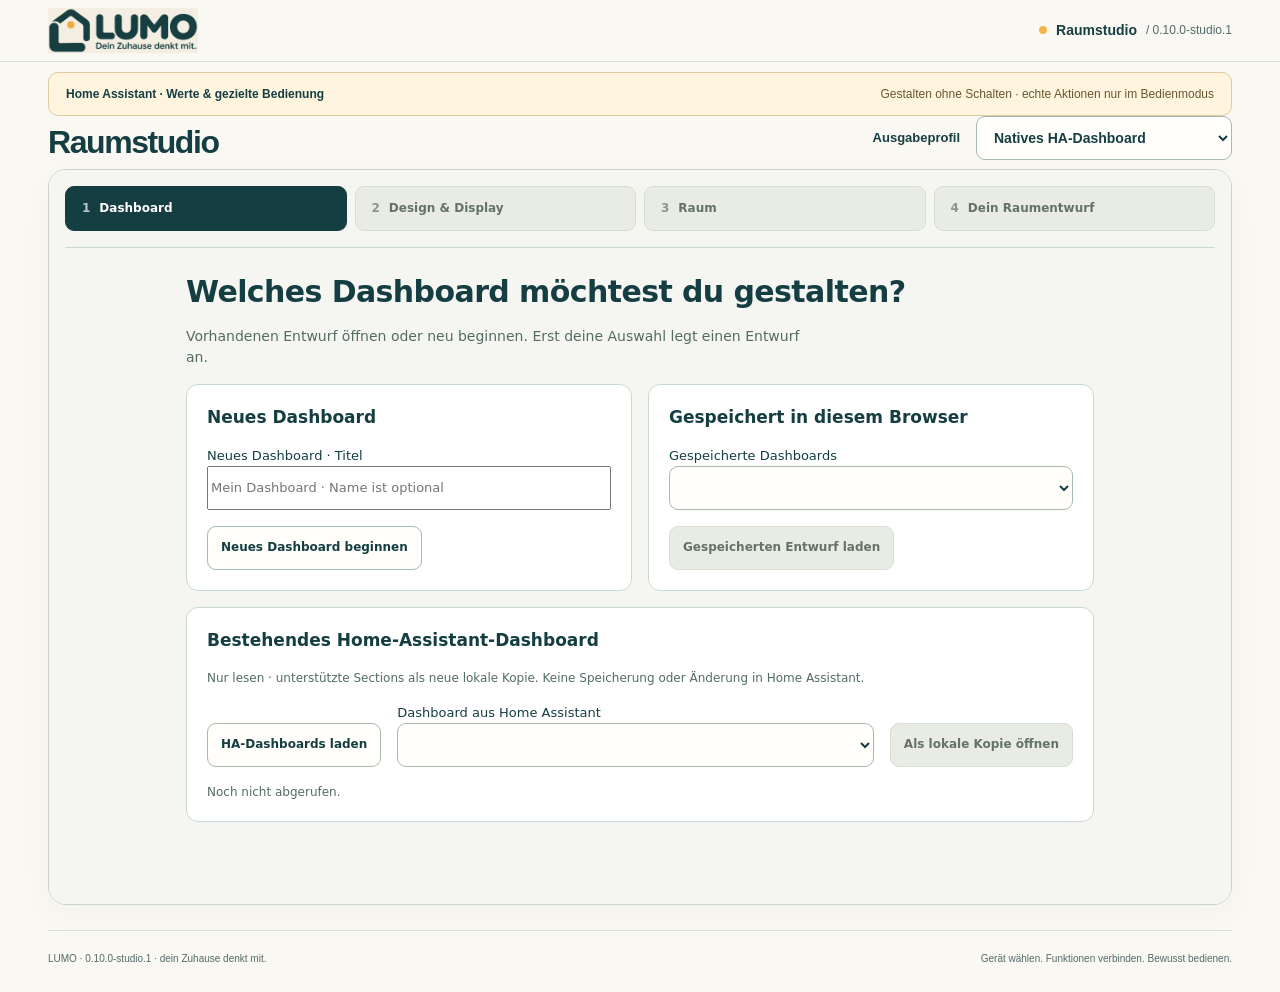
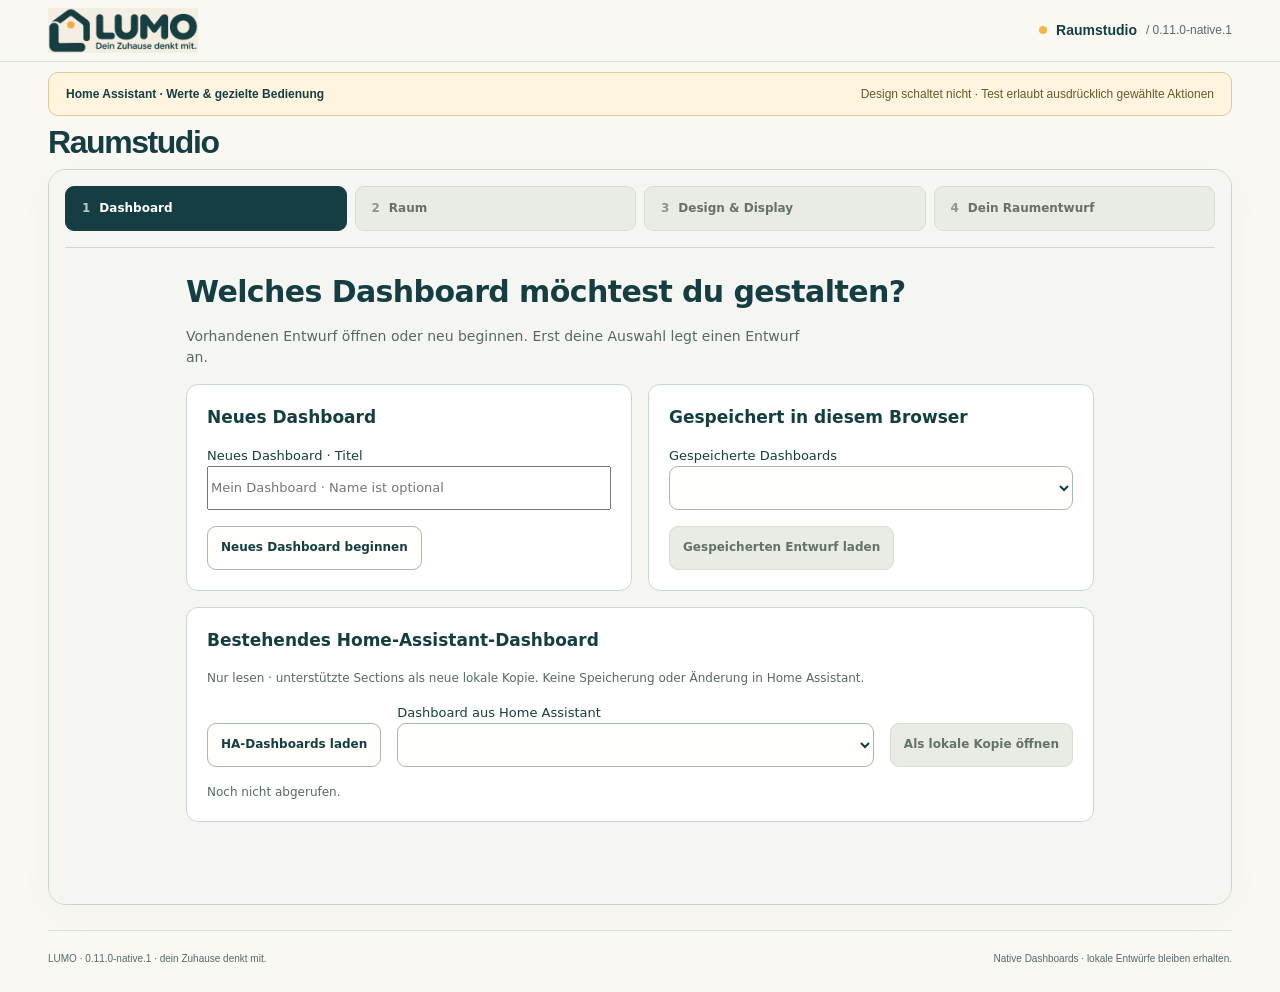
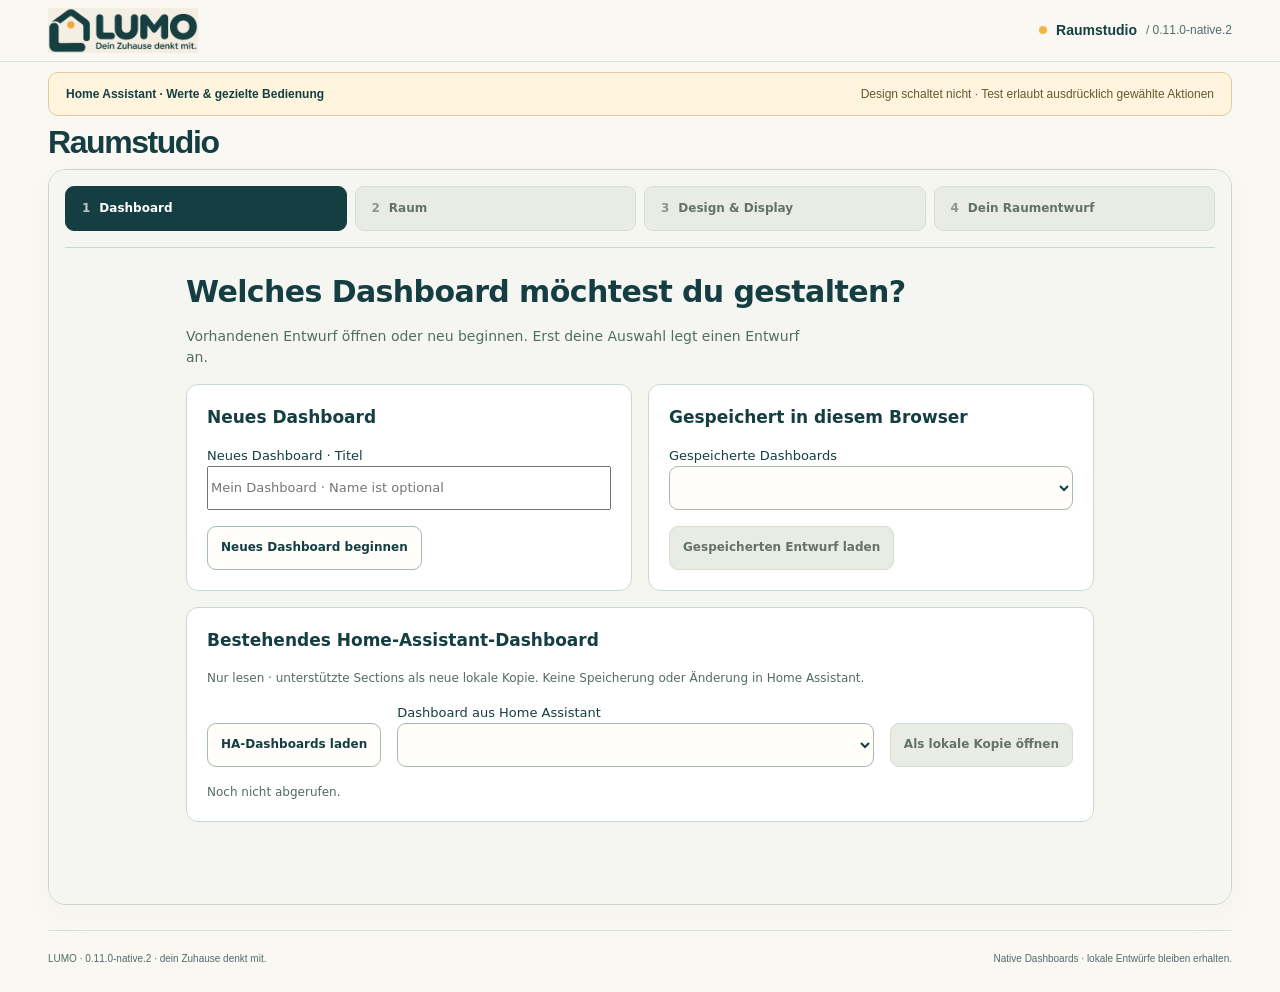
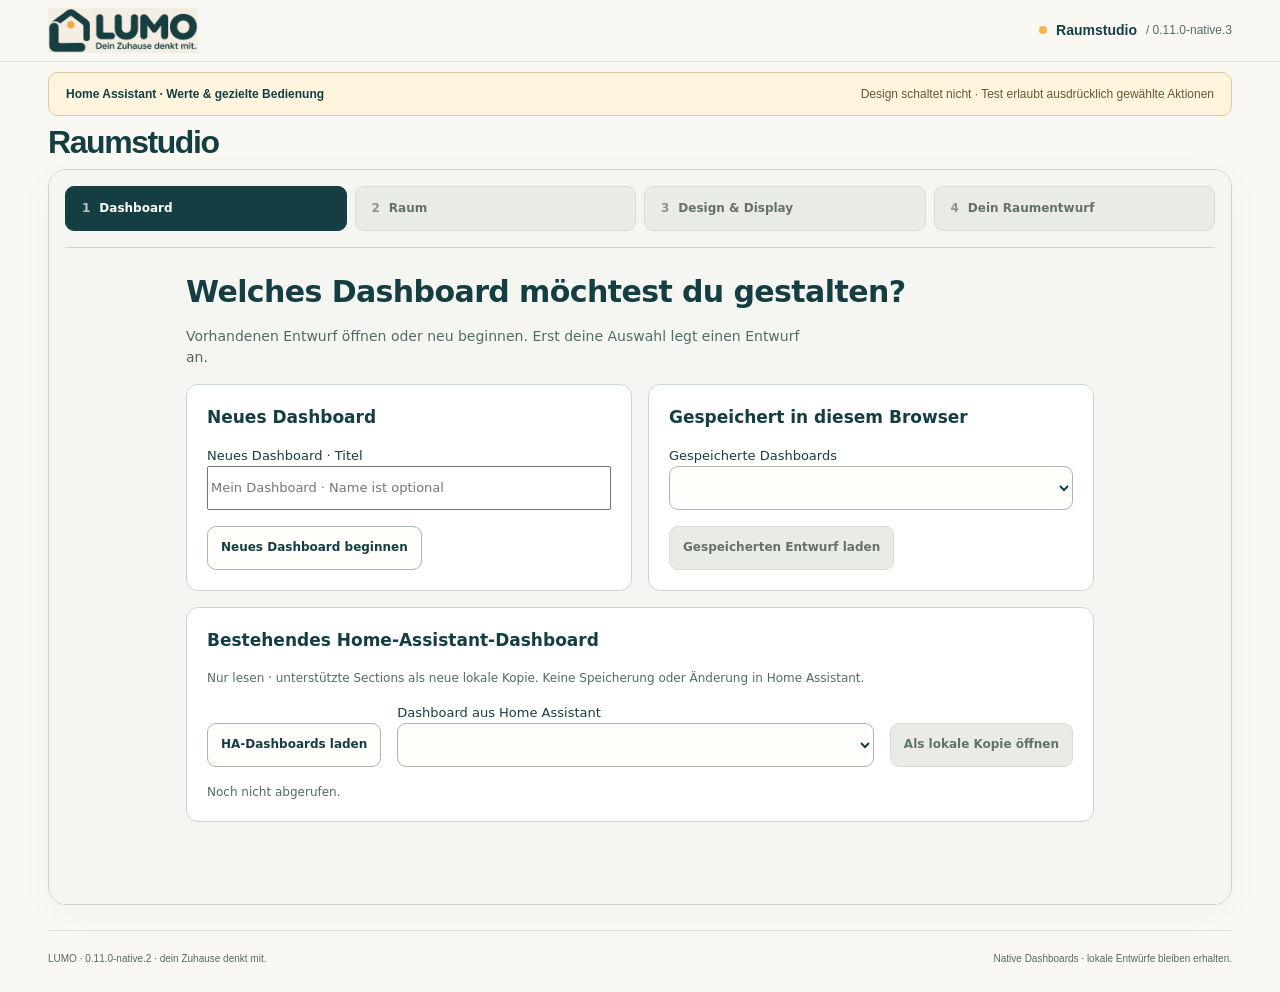
